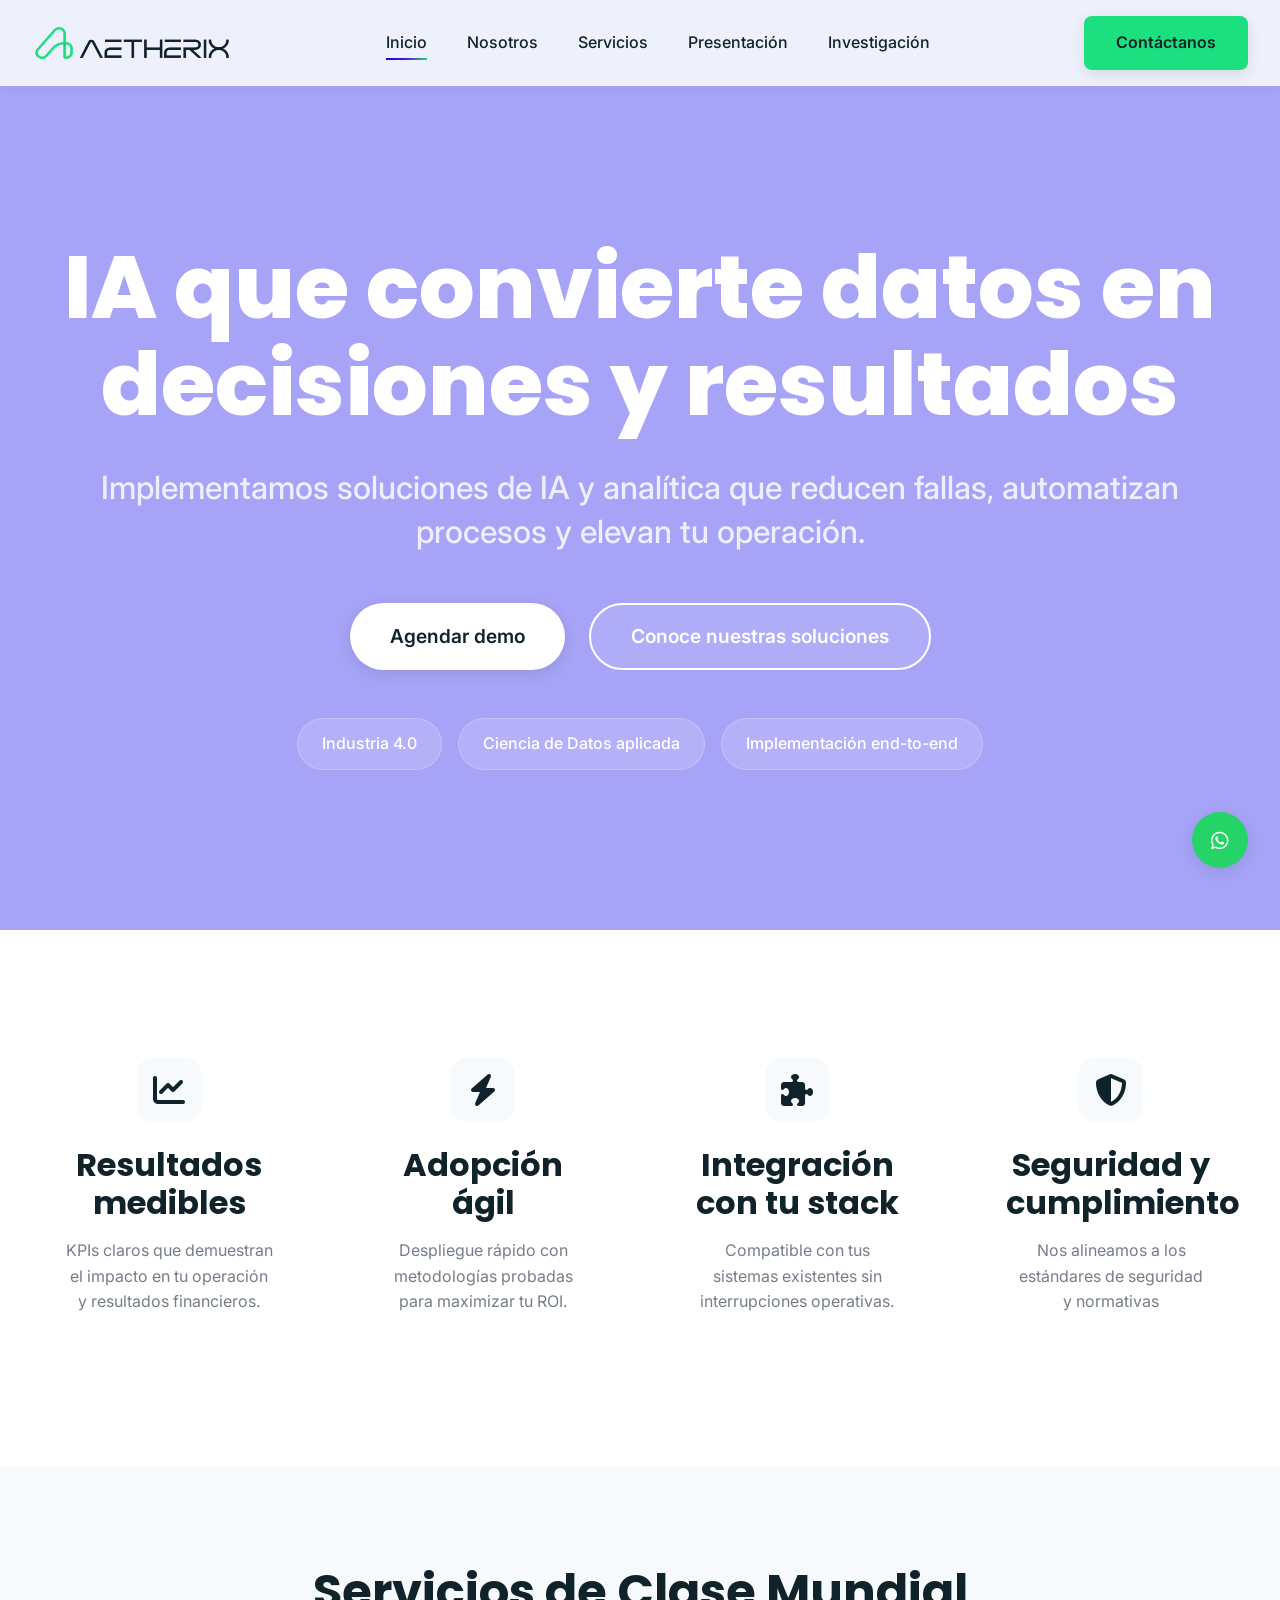
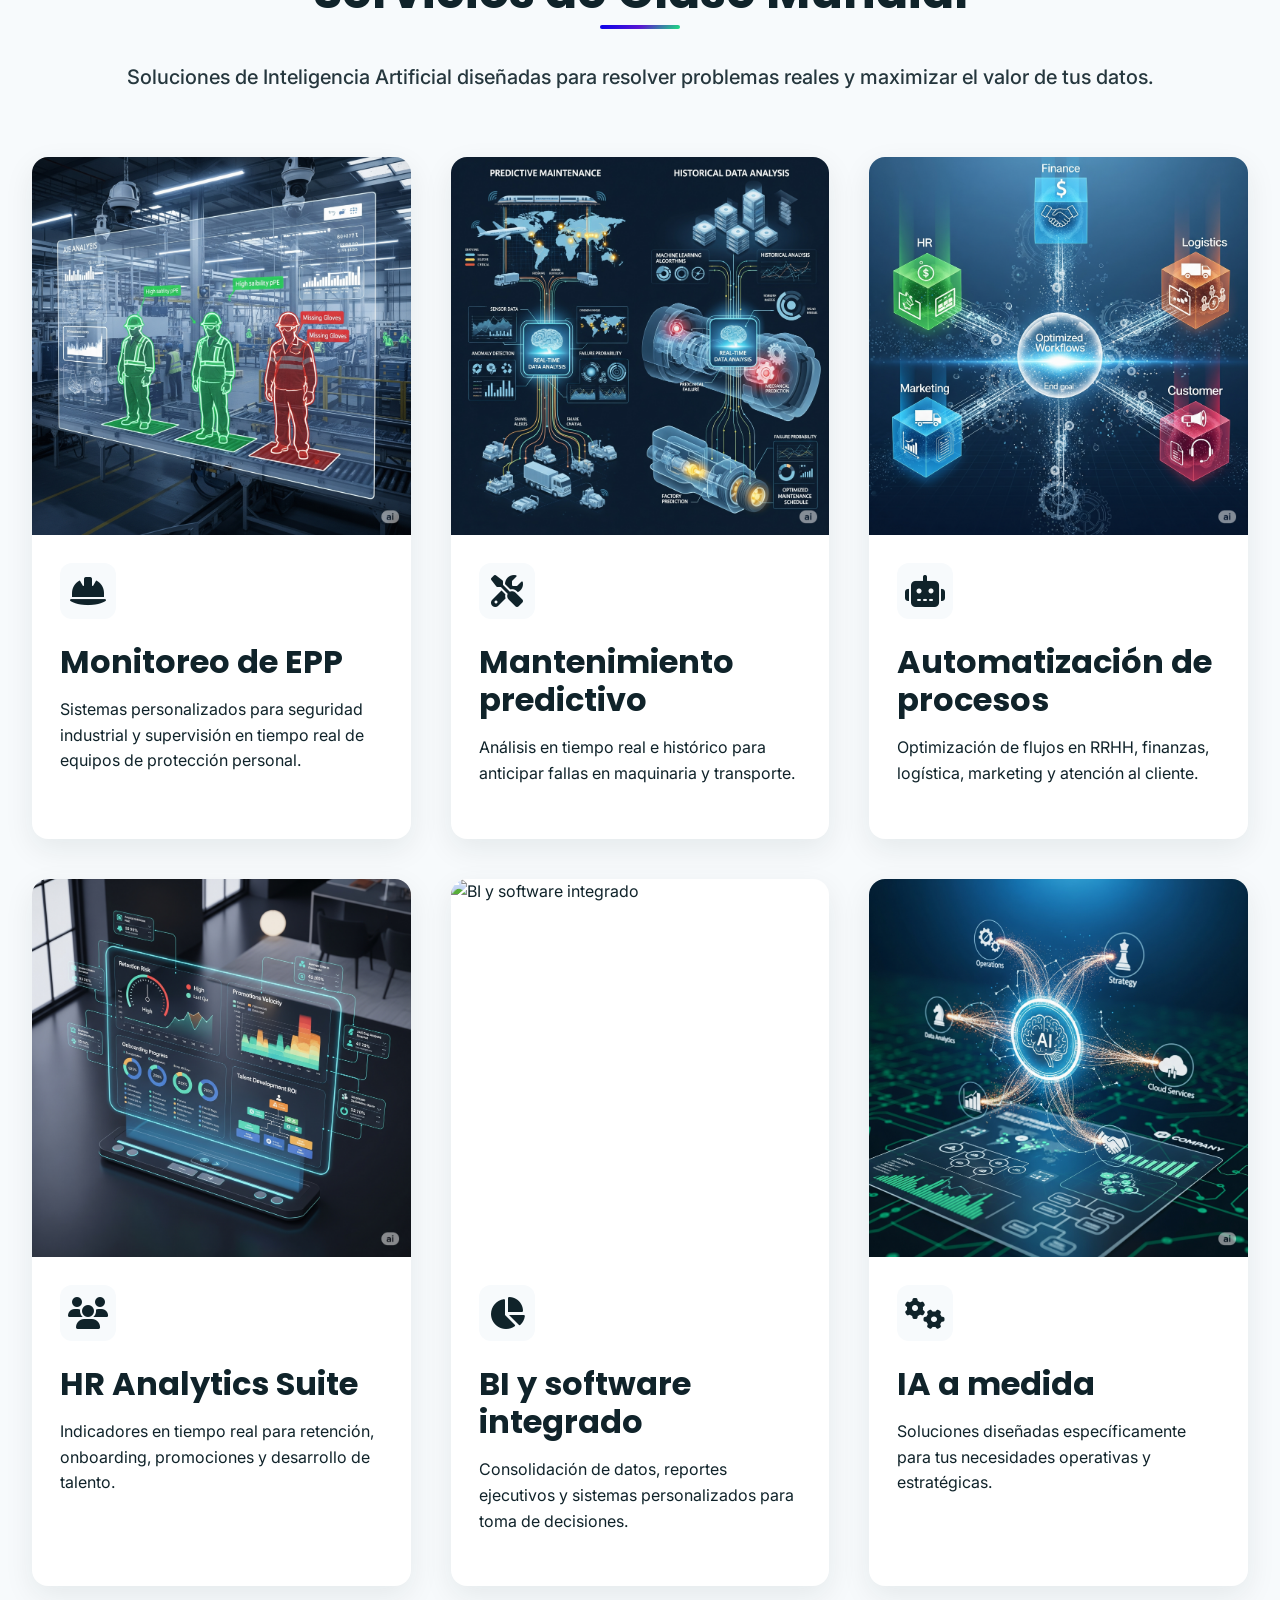
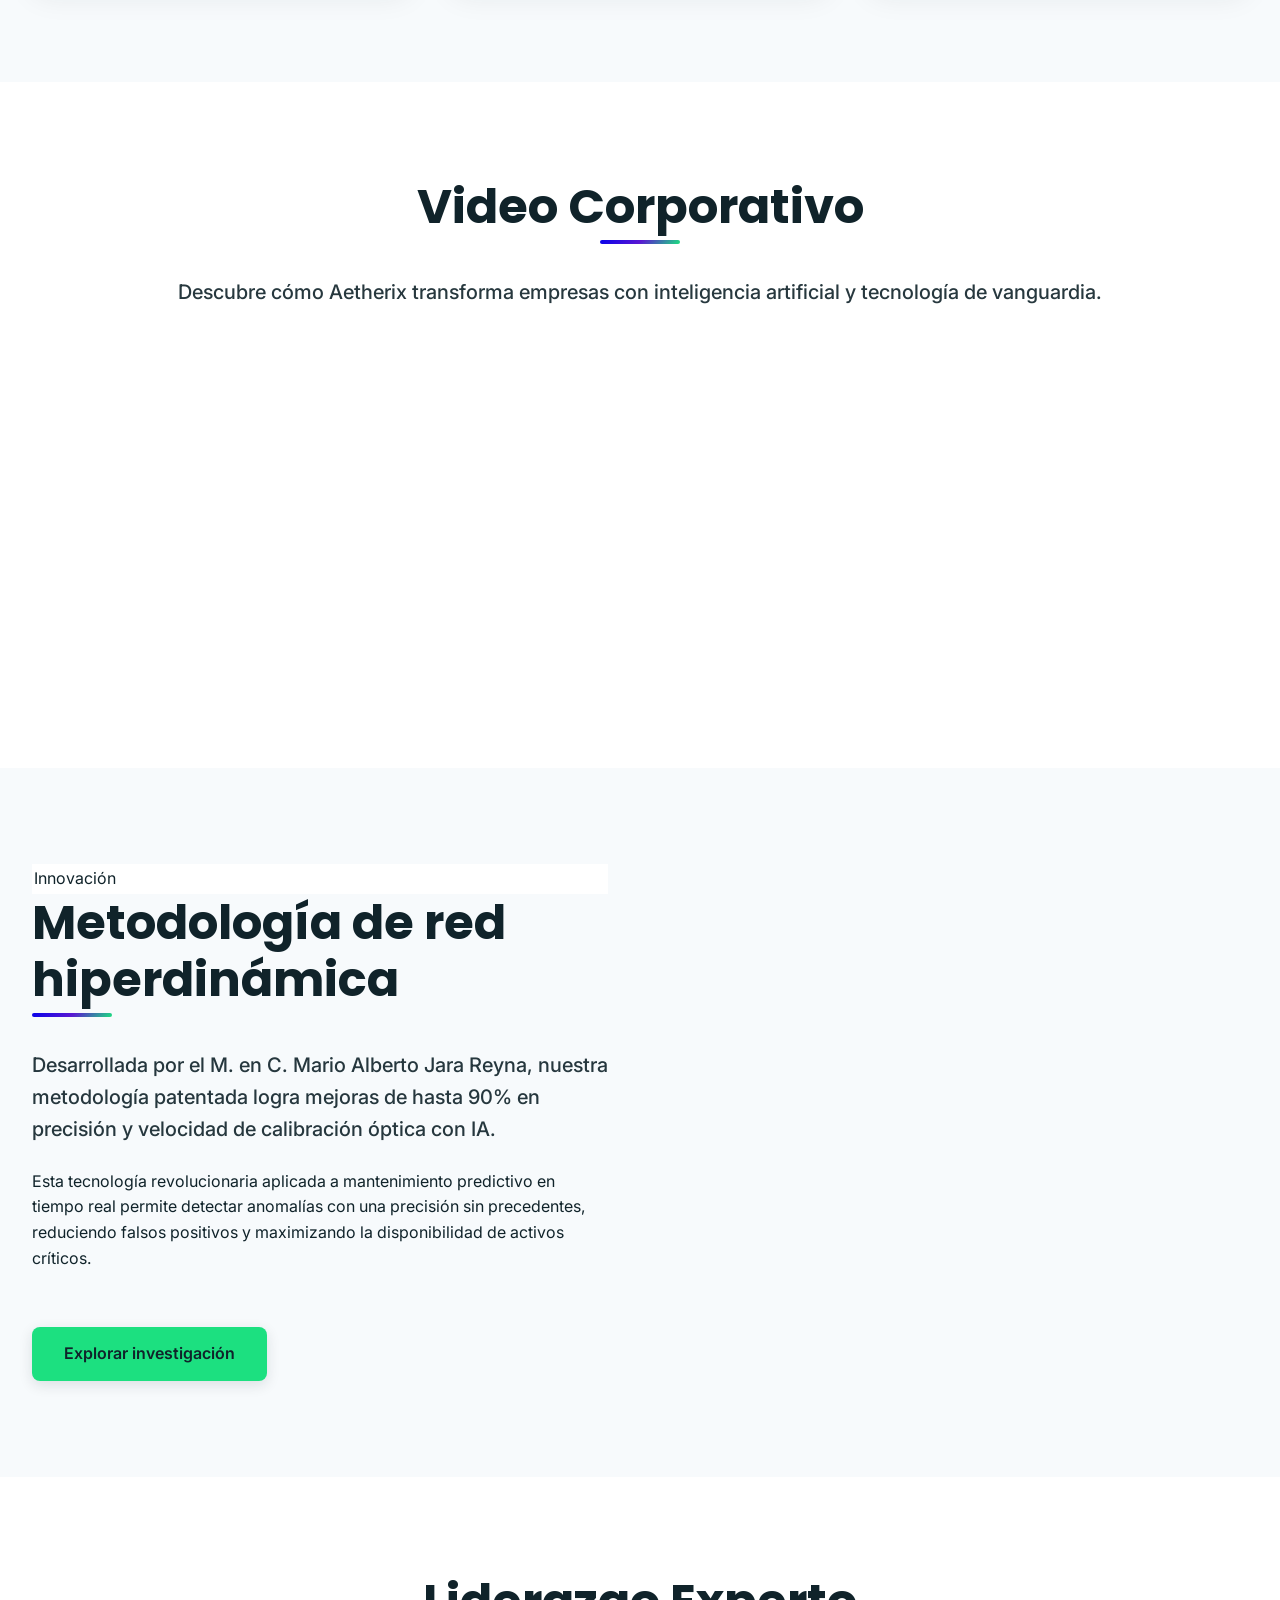
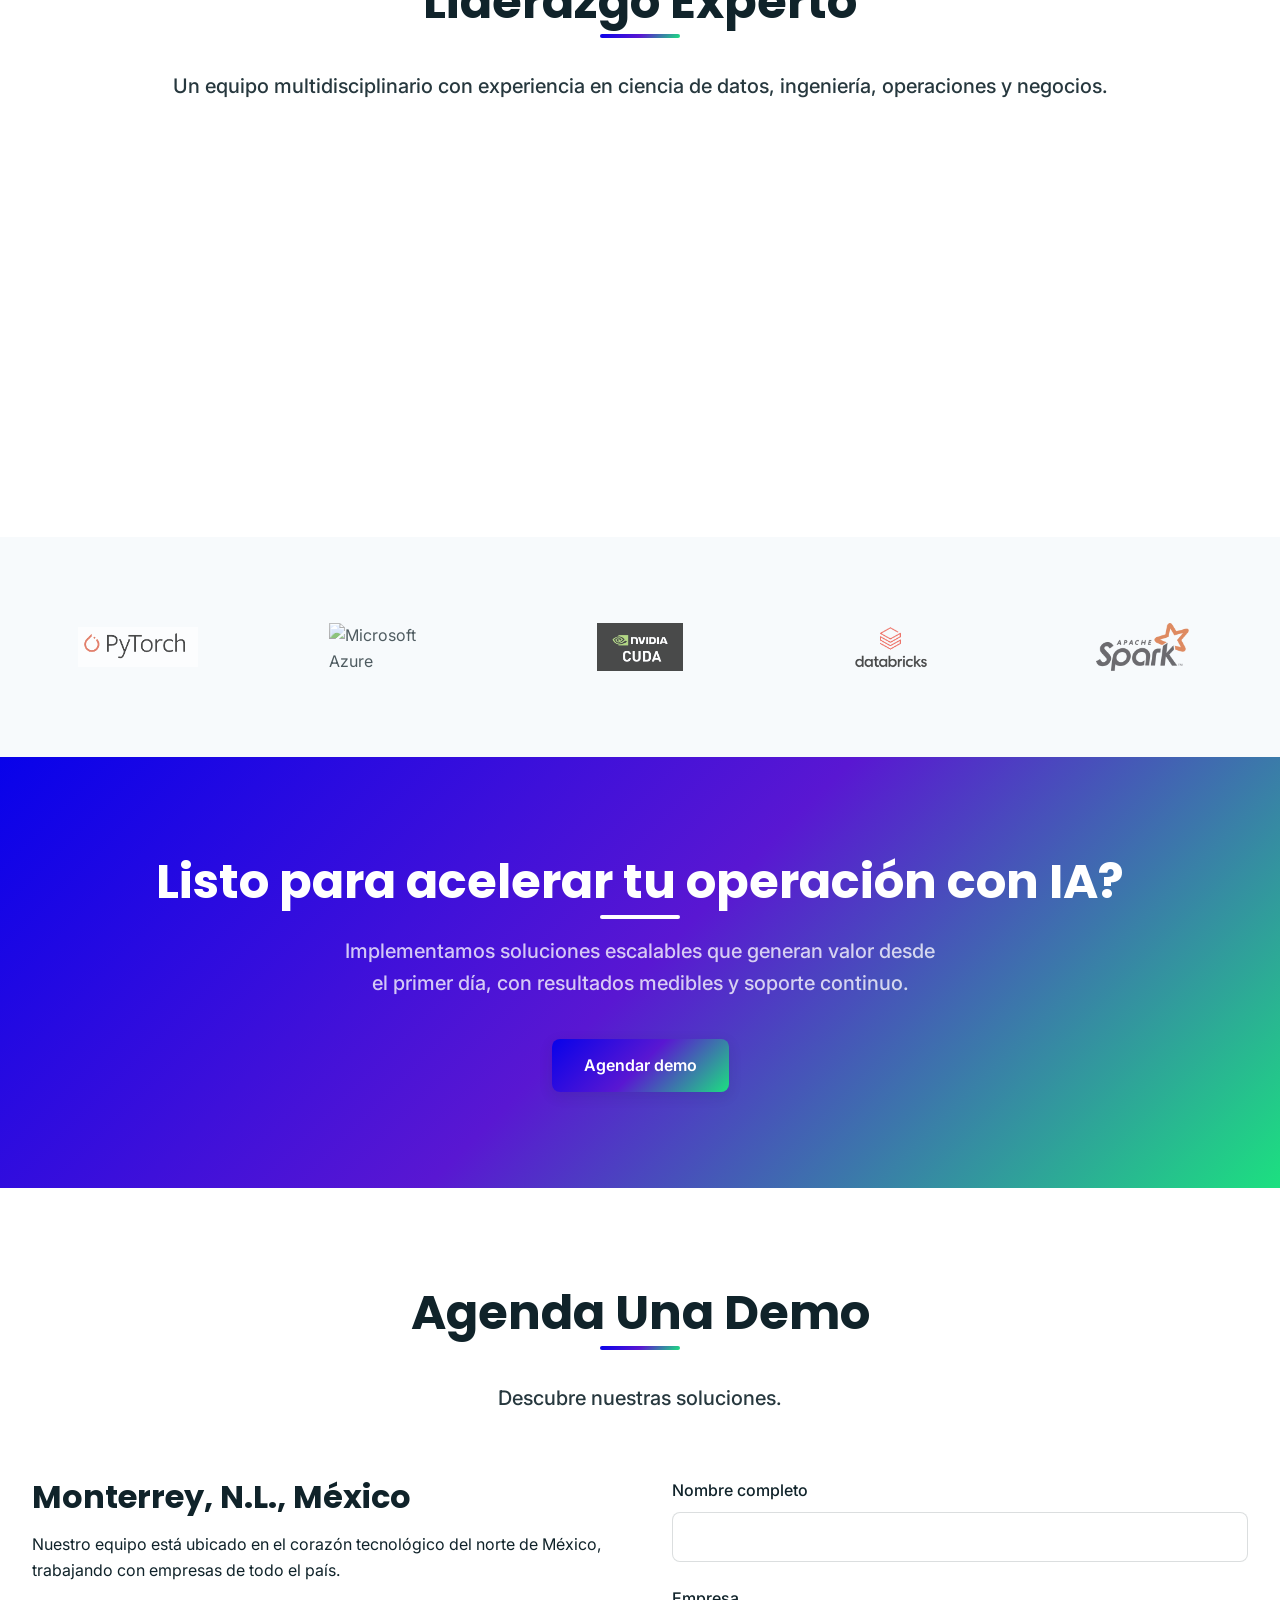
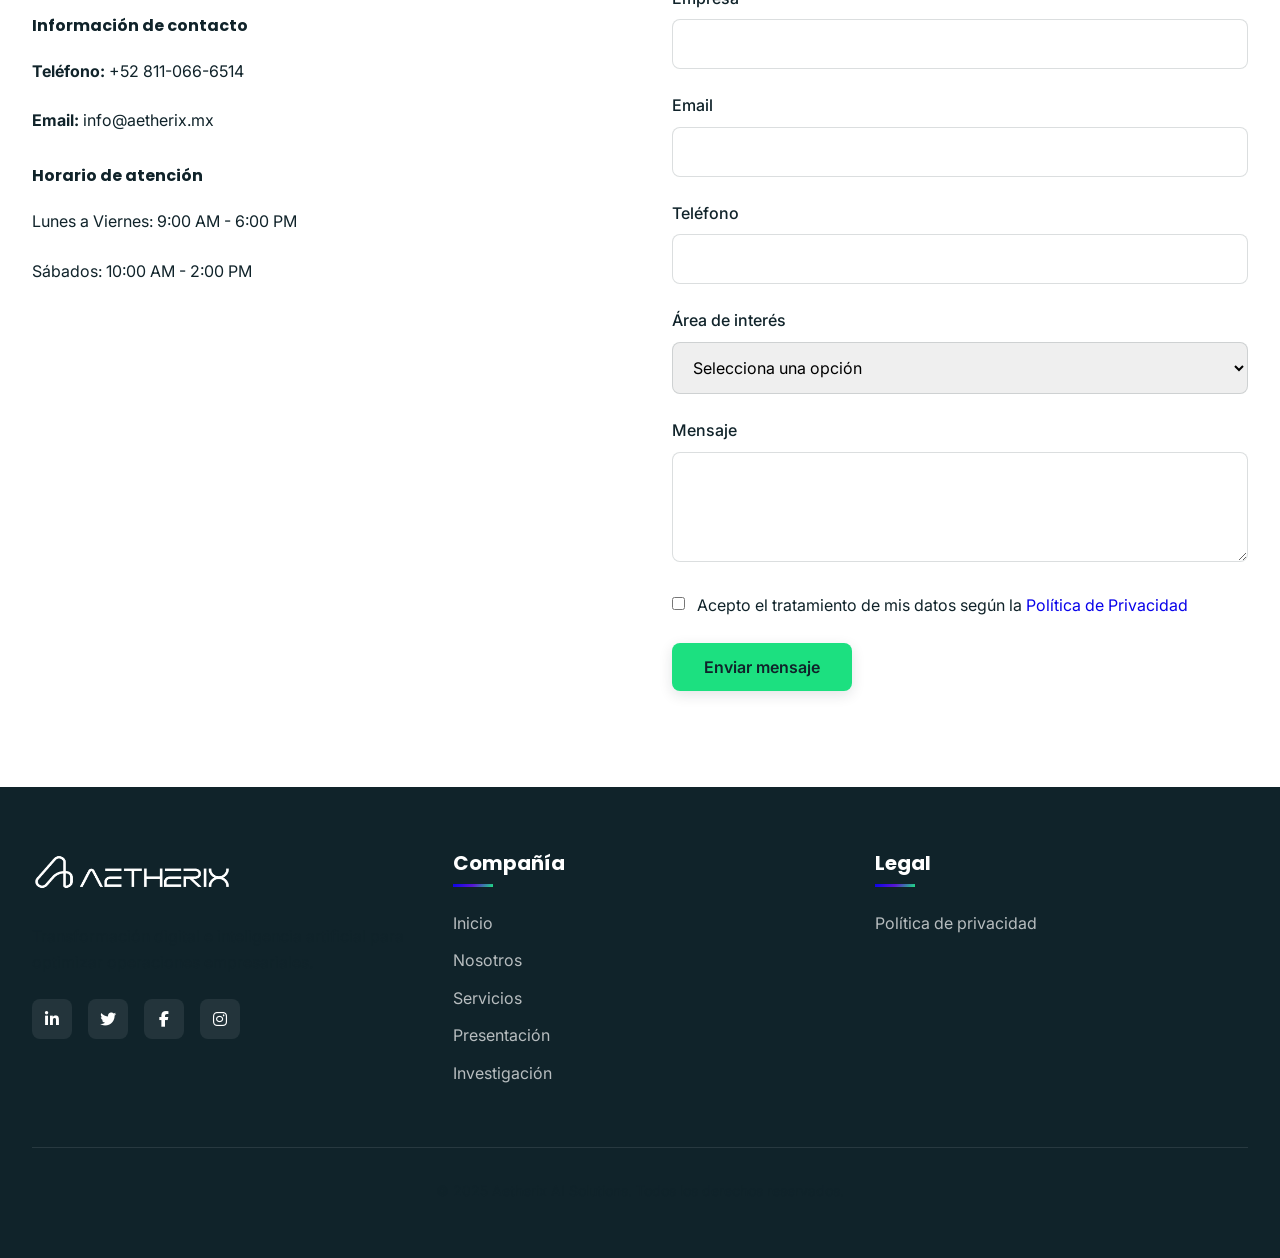
==== index.html @ 802638de "cambios minimos y actualizacion campos lydia y mariov" ====
<!DOCTYPE html>
<html lang="es-MX">
  <head>
    <meta charset="UTF-8" />
    <meta name="viewport" content="width=device-width, initial-scale=1.0" />
    <meta
      name="description"
      content="Aetherix AI Solutions: Transformación digital e inteligencia artificial para optimizar operaciones empresariales en México."
    />
    <title>Aetherix AI Solutions | Inteligencia Artificial para Negocios</title>

    <!-- Open Graph / Facebook -->
    <meta property="og:type" content="website" />
    <meta property="og:url" content="https://www.aetherix.mx/" />
    <meta
      property="og:title"
      content="Aetherix AI Solutions | IA que Acelera Resultados"
    />
    <meta
      property="og:description"
      content="Soluciones de IA para monitoreo de EPP, mantenimiento predictivo y automatización de procesos."
    />
    <meta
      property="og:image"
      content="https://www.aetherix.mx/img/og-image.jpg"
    />

    <!-- Twitter -->
    <meta property="twitter:card" content="summary_large_image" />
    <meta property="twitter:url" content="https://www.aetherix.mx/" />
    <meta
      property="twitter:title"
      content="Aetherix AI Solutions | IA que Acelera Resultados"
    />
    <meta
      property="twitter:description"
      content="Soluciones de IA para monitoreo de EPP, mantenimiento predictivo y automatización de procesos."
    />
    <meta
      property="twitter:image"
      content="https://www.aetherix.mx/img/og-image.jpg"
    />

    <!-- Schema.org -->
    <script type="application/ld+json">
      {
        "@context": "https://schema.org",
        "@type": "Organization",
        "name": "Aetherix AI Solutions",
        "url": "https://www.aetherix.mx/",
        "logo": "https://www.aetherix.mx/img/logo.svg",
        "contactPoint": {
          "@type": "ContactPoint",
          "telephone": "+52-811-066-6514",
          "contactType": "Servicio al cliente",
          "email": "info@aetherix.mx"
        },
        "address": {
          "@type": "PostalAddress",
          "streetAddress": "",
          "addressLocality": "Monterrey",
          "addressRegion": "Nuevo León",
          "postalCode": "",
          "addressCountry": "MX"
        }
      }
    </script>

    <!-- Google Fonts -->
    <link rel="preconnect" href="https://fonts.googleapis.com" />
    <link rel="preconnect" href="https://fonts.gstatic.com" crossorigin />
    <link
      href="https://fonts.googleapis.com/css2?family=Poppins:wght@600;700;800&family=Inter:wght@400;500;600&display=swap"
      rel="stylesheet"
    />

    <!-- Font Awesome -->
    <link
      rel="stylesheet"
      href="https://cdnjs.cloudflare.com/ajax/libs/font-awesome/6.4.0/css/all.min.css"
    />

    <!-- Favicon -->
    <link
      rel="icon"
      type="image/png"
      href="images/01_Aetherix_Simoblo-Verde.png"
    />

    <style>
      /* Variables CSS */
      :root {
        /* Paleta de marca */
        --brand-ink: #10232a;
        --brand-mint: #1ce080;
        --brand-blue: #0802ea;
        --brand-purple: #5917d2;
        --brand-slate: #767d89;
        --bg: #ffffff;
        --bg-soft: #f7fafc;

        /* Gradiente firma */
        --gradient-brand: linear-gradient(
          135deg,
          #0802ea 0%,
          #5917d2 50%,
          #1ce080 100%
        );
        --gradient-hero: linear-gradient(135deg, #0802ea 0%, #5917d2 100%);

        /* Tipografía */
        --font-heading: "Poppins", sans-serif;
        --font-body: "Inter", sans-serif;

        /* Sombras */
        --shadow-card: 0 10px 30px rgba(16, 35, 42, 0.08);
        --shadow-button: 0 4px 14px rgba(16, 35, 42, 0.12);
        --shadow-button-hover: 0 6px 20px rgba(16, 35, 42, 0.15);

        /* Transiciones */
        --transition-base: all 250ms cubic-bezier(0.2, 0.8, 0.2, 1);
        --transition-medium: all 320ms cubic-bezier(0.2, 0.8, 0.2, 1);
        --transition-fast: all 150ms cubic-bezier(0.2, 0.8, 0.2, 1);
        --transition-hover: transform 200ms cubic-bezier(0.2, 0.8, 0.2, 1),
          box-shadow 200ms cubic-bezier(0.2, 0.8, 0.2, 1);
      }

      /* Reset y estilos base */
      * {
        margin: 0;
        padding: 0;
        box-sizing: border-box;
      }

      body {
        font-family: var(--font-body);
        color: var(--brand-ink);
        background-color: var(--bg);
        line-height: 1.6;
        overflow-x: hidden;
      }

      h1,
      h2,
      h3,
      h4,
      h5 {
        font-family: var(--font-heading);
        font-weight: 700;
        line-height: 1.2;
        margin-bottom: 1.5rem;
      }

      h1 {
        font-size: clamp(2.5rem, 5vw, 3.75rem);
        font-weight: 800;
      }

      h2 {
        font-size: clamp(2rem, 4vw, 3rem);
        margin-bottom: 2.5rem;
        position: relative;
      }

      h2:after {
        content: "";
        position: absolute;
        left: 0;
        bottom: -8px;
        width: 80px;
        height: 4px;
        background: var(--gradient-brand);
        border-radius: 2px;
      }

      h3 {
        font-size: clamp(1.5rem, 3vw, 2rem);
        margin-bottom: 1rem;
      }

      p {
        margin-bottom: 1.5rem;
        color: var(--brand-ink);
        font-weight: 400;
      }

      .text-lead {
        font-size: 1.25rem;
        font-weight: 500;
        opacity: 0.9;
      }

      .text-secondary {
        color: var(--brand-slate);
        font-weight: 400;
      }

      a {
        color: var(--brand-blue);
        text-decoration: none;
        transition: var(--transition-base);
      }

      a:hover {
        color: var(--brand-purple);
      }

      .container {
        width: 100%;
        max-width: 1280px;
        margin: 0 auto;
        padding: 0 2rem;
      }

      .section {
        padding: 6rem 0;
      }

      .section-header {
        text-align: center;
        margin-bottom: 4rem;
      }

      .section-header h2:after {
        left: 50%;
        transform: translateX(-50%);
      }

      .btn {
        display: inline-flex;
        align-items: center;
        justify-content: center;
        padding: 0.875rem 2rem;
        border-radius: 8px;
        font-family: var(--font-body);
        font-weight: 600;
        font-size: 1rem;
        cursor: pointer;
        transition: var(--transition-base);
        border: none;
        outline: none;
      }

      .btn-primary {
        background: var(--brand-mint);
        color: var(--brand-ink);
        box-shadow: var(--shadow-button);
      }

      .btn-primary:hover {
        background: #16c973;
        transform: translateY(-2px);
        box-shadow: var(--shadow-button-hover);
      }

      .btn-primary:focus {
        outline: 2px solid var(--brand-blue);
        outline-offset: 2px;
      }

      .btn-secondary {
        background: transparent;
        color: var(--brand-ink);
        border: 2px solid var(--brand-ink);
      }

      .btn-secondary:hover {
        background: rgba(16, 35, 42, 0.04);
        transform: translateY(-2px);
      }

      .btn-white {
        background: white;
        color: var(--brand-ink);
        box-shadow: var(--shadow-button);
      }

      .btn-white:hover {
        background: rgba(255, 255, 255, 0.9);
        transform: translateY(-2px);
        box-shadow: var(--shadow-button-hover);
      }

      .btn-gradient {
        background: var(--gradient-brand);
        color: white;
        box-shadow: var(--shadow-button);
        position: relative;
        overflow: hidden;
        z-index: 1;
      }

      .btn-gradient:before {
        content: "";
        position: absolute;
        top: 0;
        left: 0;
        width: 100%;
        height: 100%;
        background: rgba(255, 255, 255, 0.15);
        opacity: 0;
        transition: var(--transition-base);
        z-index: -1;
      }

      .btn-gradient:hover:before {
        opacity: 1;
      }

      .chip {
        display: inline-flex;
        padding: 0.375rem 0.875rem;
        border-radius: 50px;
        font-size: 0.875rem;
        font-weight: 500;
        background: var(--bg-soft);
        border: 1px solid rgba(16, 35, 42, 0.1);
      }

      .chip-gradient {
        border: 2px solid transparent;
        background-clip: padding-box;
        position: relative;
        background: var(--bg);
      }

      .chip-gradient:before {
        content: "";
        position: absolute;
        top: -2px;
        left: -2px;
        right: -2px;
        bottom: -2px;
        background: var(--gradient-brand);
        border-radius: 50px;
        z-index: -1;
      }

      .card {
        background: var(--bg);
        border-radius: 16px;
        overflow: hidden;
        transition: var(--transition-base);
        box-shadow: var(--shadow-card);
        height: 100%;
        display: flex;
        flex-direction: column;
      }

      .card:hover {
        transform: translateY(-8px);
        box-shadow: 0 20px 40px rgba(16, 35, 42, 0.12);
      }

      .card-img {
        width: 100%;
        height: 378px;
        object-fit: cover;
      }

      .card-content {
        padding: 1.75rem;
        flex: 1;
        display: flex;
        flex-direction: column;
      }

      .card-icon {
        width: 56px;
        height: 56px;
        margin-bottom: 1.5rem;
        display: flex;
        align-items: center;
        justify-content: center;
        background: var(--bg-soft);
        border-radius: 12px;
        transition: var(--transition-base);
      }

      .card:hover .card-icon {
        transform: translateY(-6px);
      }

      /* Animaciones */
      @keyframes fadeUp {
        from {
          opacity: 0;
          transform: translateY(20px);
        }
        to {
          opacity: 1;
          transform: translateY(0);
        }
      }

      .fade-up {
        animation: fadeUp 700ms cubic-bezier(0.2, 0.8, 0.2, 1) forwards;
      }

      .fade-in {
        opacity: 0;
        transition: opacity 500ms ease,
          transform 500ms cubic-bezier(0.2, 0.8, 0.2, 1);
      }

      .fade-in.appear {
        opacity: 1;
      }

      /* Navbar */
      .navbar {
        position: fixed;
        top: 0;
        left: 0;
        width: 100%;
        z-index: 1000;
        background: rgba(247, 250, 252, 0.9);
        backdrop-filter: blur(10px);
        padding: 1rem 0;
        transition: var(--transition-base);
        box-shadow: 0 2px 10px rgba(16, 35, 42, 0.05);
      }

      .navbar.scrolled {
        padding: 0.75rem 0;
      }

      .navbar-container {
        display: flex;
        justify-content: space-between;
        align-items: center;
      }

      .navbar-logo {
        height: 42px;
      }

      .nav-links {
        display: flex;
        gap: 2.5rem;
        align-items: center;
      }

      .nav-links a {
        color: var(--brand-ink);
        font-weight: 500;
        font-size: 1rem;
        position: relative;
      }

      .nav-links a:after {
        content: "";
        position: absolute;
        bottom: -4px;
        left: 0;
        width: 0;
        height: 2px;
        background: var(--gradient-brand);
        transition: var(--transition-base);
      }

      .nav-links a:hover:after,
      .nav-links a.active:after {
        width: 100%;
      }

      .nav-cta {
        display: flex;
        gap: 1rem;
        align-items: center;
      }

      .mobile-menu-btn {
        display: none;
        background: none;
        border: none;
        cursor: pointer;
        color: var(--brand-ink);
      }

      /* Hero Section */
      .hero {
        padding: 15rem 0 10rem;
        position: relative;
        overflow: hidden;
        color: white;
        min-height: 100vh;
        display: flex;
        align-items: center;
      }

      /* Video Background */
      .hero-video {
        position: absolute;
        top: 0;
        left: 0;
        width: 100%;
        height: 100%;
        object-fit: cover;
        z-index: 1;
      }

      /* Overlay para mejorar legibilidad */
      .hero-overlay {
        position: absolute;
        top: 0;
        left: 0;
        width: 100%;
        height: 100%;
        background: rgba(10, 2, 234, 0.712); /* Overlay azul semitransparente */
        opacity: 0.5;
        z-index: 2;
      }

      .hero-content {
        display: flex;
        align-items: center;
        justify-content: center;
        gap: 4rem;
        position: relative;
        z-index: 3;
      }

      .hero-text {
        flex: 1;
        text-align: center;
        max-width: 1500px;
        animation: fadeUp 800ms 100ms cubic-bezier(0.2, 0.8, 0.2, 1) forwards;
        opacity: 0;
      }

      .hero-text h1 {
        font-size: clamp(3.5rem, 7vw, 5.5rem);
        font-weight: 800;
        line-height: 1.1;
        margin-bottom: 2rem;
        color: white;
      }

      .hero-text .text-lead {
        font-size: clamp(1.4rem, 3vw, 2rem);
        font-weight: 500;
        line-height: 1.4;
        margin-bottom: 3rem;
        color: rgba(255, 255, 255, 0.9);
      }

      .hero-cta {
        display: flex;
        gap: 1.5rem;
        margin-top: 3rem;
        justify-content: center;
        flex-wrap: wrap;
      }

      .hero-cta .btn {
        font-size: 1.2rem;
        padding: 1rem 2.5rem;
        font-weight: 600;
        border-radius: 50px;
        min-width: 200px;
      }

      .hero-badges {
        display: flex;
        flex-wrap: wrap;
        gap: 1rem;
        margin-top: 3rem;
        justify-content: center;
      }

      .hero-badges .chip {
        background: rgba(255, 255, 255, 0.15);
        color: white;
        border: 1px solid rgba(255, 255, 255, 0.2);
        font-size: 1rem;
        padding: 0.75rem 1.5rem;
      }

      /* Value Propositions */
      .value-props {
        background: var(--bg);
      }

      .props-grid {
        display: grid;
        grid-template-columns: repeat(auto-fit, minmax(250px, 1fr));
        gap: 2.5rem;
      }

      .prop-card {
        text-align: center;
        padding: 2rem;
        border-radius: 16px;
        transition: var(--transition-base);
      }

      .prop-card:hover {
        background: var(--bg-soft);
      }

      .prop-icon {
        width: 64px;
        height: 64px;
        margin: 0 auto 1.5rem;
        display: flex;
        align-items: center;
        justify-content: center;
        background: var(--bg-soft);
        border-radius: 16px;
      }

      /* Services */
      .services {
        background: var(--bg-soft);
      }

      .services-grid {
        display: grid;
        grid-template-columns: repeat(auto-fit, minmax(320px, 1fr));
        gap: 2.5rem;
      }

      /* Success Cases */
      .cases-grid {
        display: grid;
        grid-template-columns: repeat(auto-fit, minmax(320px, 1fr));
        gap: 2.5rem;
      }

      .case-kpi {
        font-size: 2rem;
        font-weight: 800;
        color: var(--brand-mint);
        margin: 1rem 0;
      }

      /* Research */
      .research {
        background: var(--bg-soft);
      }

      .research-content {
        display: flex;
        align-items: center;
        gap: 4rem;
      }

      .research-text {
        flex: 1;
      }

      .research-image {
        flex: 1;
      }

      .research-image img {
        width: 100%;
        border-radius: 16px;
        box-shadow: var(--shadow-card);
      }

      /* Team */
      .team-grid {
        display: grid;
        grid-template-columns: repeat(auto-fit, minmax(260px, 1fr));
        gap: 2.5rem;
      }

      .team-member {
        text-align: center;
      }

      .team-photo {
        width: 160px;
        height: 160px;
        border-radius: 50%;
        margin: 0 auto 1.5rem;
        overflow: hidden;
        border: 4px solid var(--bg);
        box-shadow: var(--shadow-card);
      }

      .team-photo img {
        width: 100%;
        height: 100%;
        object-fit: cover;
        transition: transform 200ms cubic-bezier(0.2, 0.8, 0.2, 1);
      }

      /* Enhanced Team Interactivity */
      .clickable-leader {
        cursor: pointer;
        transition: var(--transition-hover);
        position: relative;
        overflow: visible;
        will-change: transform;
      }

      .clickable-leader:hover {
        transform: translateY(-8px);
        box-shadow: 0 15px 40px rgba(16, 35, 42, 0.15);
      }

      .team-photo {
        position: relative;
        overflow: hidden;
        transform: translateZ(0); /* Force hardware acceleration */
        will-change: transform;
      }

      .hover-overlay {
        position: absolute;
        top: 0;
        left: 0;
        right: 0;
        bottom: 0;
        background: linear-gradient(
          135deg,
          rgba(8, 2, 234, 0.9) 0%,
          rgba(89, 23, 210, 0.9) 100%
        );
        display: flex;
        flex-direction: column;
        align-items: center;
        justify-content: center;
        opacity: 0;
        transition: opacity 150ms cubic-bezier(0.2, 0.8, 0.2, 1);
        color: white;
        font-weight: 600;
        border-radius: 50%;
        will-change: opacity;
      }

      .hover-overlay i {
        font-size: 1.5rem;
        margin-bottom: 0.5rem;
      }

      .hover-overlay span {
        font-size: 0.875rem;
        text-transform: uppercase;
        letter-spacing: 0.5px;
      }

      .clickable-leader:hover .hover-overlay {
        opacity: 1;
      }

      .clickable-leader:hover .team-photo img {
        transform: scale(1.1);
      }

      /* Premium Modal */
      .leader-modal {
        position: fixed;
        top: 0;
        left: 0;
        width: 100%;
        height: 100%;
        z-index: 9999;
        display: none;
        opacity: 0;
        visibility: hidden;
        transition: all 0.4s cubic-bezier(0.23, 1, 0.32, 1);
      }

      .leader-modal.active {
        display: flex;
        opacity: 1;
        visibility: visible;
      }

      .modal-backdrop {
        position: absolute;
        top: 0;
        left: 0;
        width: 100%;
        height: 100%;
        background: rgba(16, 35, 42, 0.8);
        backdrop-filter: blur(10px);
        animation: backdropFadeIn 0.4s ease-out;
      }

      .modal-content {
        position: relative;
        margin: auto;
        max-width: 800px;
        width: 90%;
        max-height: 90vh;
        background: white;
        border-radius: 24px;
        overflow: hidden;
        box-shadow: 0 25px 100px rgba(16, 35, 42, 0.3);
        animation: modalSlideIn 0.5s cubic-bezier(0.23, 1, 0.32, 1);
        position: relative;
      }

      .modal-close {
        position: absolute;
        top: 1.5rem;
        right: 1.5rem;
        width: 40px;
        height: 40px;
        background: rgba(255, 255, 255, 0.9);
        border: none;
        border-radius: 50%;
        display: flex;
        align-items: center;
        justify-content: center;
        cursor: pointer;
        transition: var(--transition-base);
        z-index: 10;
        backdrop-filter: blur(10px);
      }

      .modal-close:hover {
        background: white;
        transform: scale(1.1);
      }

      .modal-close i {
        font-size: 1.2rem;
        color: var(--brand-ink);
      }

      /* Modal Body Styles */
      .modal-body {
        padding: 3rem;
        overflow-y: auto;
        max-height: 90vh;
      }

      .modal-header {
        text-align: center;
        margin-bottom: 2.5rem;
        position: relative;
      }

      .modal-header::before {
        content: "";
        position: absolute;
        top: -3rem;
        left: 0;
        right: 0;
        height: 6px;
        background: var(--gradient-brand);
      }

      .modal-avatar {
        width: 120px;
        height: 120px;
        border-radius: 50%;
        margin: 0 auto 1.5rem;
        overflow: hidden;
        border: 4px solid white;
        box-shadow: 0 10px 30px rgba(16, 35, 42, 0.2);
      }

      .modal-avatar img {
        width: 100%;
        height: 100%;
        object-fit: cover;
      }

      .modal-name {
        font-size: 2.2rem;
        font-weight: 700;
        background: var(--gradient-brand);
        -webkit-background-clip: text;
        -webkit-text-fill-color: transparent;
        background-clip: text;
        margin-bottom: 0.5rem;
      }

      .modal-title {
        font-size: 1.2rem;
        color: var(--brand-slate);
        font-weight: 500;
        margin-bottom: 1rem;
      }

      .modal-subtitle {
        font-size: 1.1rem;
        color: var(--brand-slate);
        font-style: italic;
        margin-bottom: 2rem;
      }

      .modal-description {
        font-size: 1.1rem;
        line-height: 1.7;
        color: var(--brand-ink);
        margin-bottom: 2.5rem;
        text-align: justify;
      }

      .expertise-section {
        margin-bottom: 2.5rem;
      }

      .expertise-section h4 {
        font-size: 1.3rem;
        font-weight: 600;
        margin-bottom: 1.5rem;
        color: var(--brand-ink);
      }

      .expertise-grid {
        display: grid;
        grid-template-columns: repeat(auto-fit, minmax(200px, 1fr));
        gap: 1rem;
      }

      .expertise-item {
        display: flex;
        align-items: center;
        padding: 1rem;
        background: rgba(28, 224, 128, 0.08);
        border-radius: 12px;
        border-left: 3px solid var(--brand-mint);
        transition: var(--transition-base);
      }

      .expertise-item:hover {
        background: rgba(28, 224, 128, 0.12);
        transform: translateX(5px);
      }

      .expertise-item i {
        color: var(--brand-blue);
        margin-right: 0.75rem;
        font-size: 1.2rem;
      }

      .expertise-item span {
        font-weight: 500;
        color: var(--brand-ink);
      }

      .achievements-section {
        background: linear-gradient(
          135deg,
          rgba(8, 2, 234, 0.04) 0%,
          rgba(28, 224, 128, 0.04) 100%
        );
        padding: 2rem;
        border-radius: 16px;
        margin-bottom: 2rem;
        border-left: 4px solid var(--brand-blue);
      }

      .achievements-section h4 {
        font-size: 1.3rem;
        font-weight: 600;
        margin-bottom: 1.5rem;
        color: var(--brand-ink);
      }

      .achievements-list {
        list-style: none;
        padding: 0;
        margin: 0;
      }

      .achievements-list li {
        padding: 0.75rem 0;
        position: relative;
        padding-left: 2rem;
        color: var(--brand-ink);
        line-height: 1.6;
        border-bottom: 1px solid rgba(28, 224, 128, 0.1);
      }

      .achievements-list li:last-child {
        border-bottom: none;
      }

      .achievements-list li::before {
        content: "✓";
        position: absolute;
        left: 0;
        top: 0.75rem;
        color: var(--brand-mint);
        font-weight: bold;
        font-size: 1.1rem;
      }

      .modal-linkedin {
        text-align: center;
        padding-top: 2rem;
        border-top: 1px solid rgba(28, 224, 128, 0.1);
      }

      .linkedin-btn {
        display: inline-flex;
        align-items: center;
        padding: 1rem 2rem;
        background: linear-gradient(
          135deg,
          var(--brand-blue) 0%,
          var(--brand-purple) 100%
        );
        color: white;
        text-decoration: none;
        border-radius: 50px;
        font-weight: 600;
        transition: var(--transition-base);
        box-shadow: var(--shadow-button);
        font-size: 1.1rem;
      }

      .linkedin-btn:hover {
        transform: translateY(-2px);
        box-shadow: var(--shadow-button-hover);
        color: white;
      }

      .linkedin-btn i {
        margin-right: 0.75rem;
        font-size: 1.2rem;
      }

      /* Animations */
      @keyframes backdropFadeIn {
        from {
          opacity: 0;
        }
        to {
          opacity: 1;
        }
      }

      @keyframes modalSlideIn {
        from {
          opacity: 0;
          transform: scale(0.8) translateY(50px);
        }
        to {
          opacity: 1;
          transform: scale(1) translateY(0);
        }
      }

      .team-social {
        margin-top: 1rem;
        display: flex;
        justify-content: center;
      }

      /* Integrations */
      .integrations {
        background: var(--bg-soft);
        padding: 4rem 0;
      }

      .logos-grid {
        display: grid;
        grid-template-columns: repeat(auto-fit, minmax(120px, 1fr));
        gap: 2rem 2.5rem;
        justify-items: center;
        align-items: center;
        opacity: 0.7;
        padding: 1rem 0;
      }

      .logo-item {
        display: flex;
        align-items: center;
        justify-content: center;
        height: 60px;
        max-width: 160px;
        width: 100%;
        padding: 0.5rem 1rem;
        background: none;
      }

      .logo-item img {
        max-height: 48px;
        max-width: 120px;
        width: auto;
        height: auto;
        object-fit: contain;
        filter: grayscale(0.2) contrast(1.1);
        transition: filter 0.2s;
      }
      .logo-item img:hover {
        filter: grayscale(0) contrast(1.2)
          drop-shadow(0 2px 8px rgba(8, 2, 234, 0.08));
      }

      /* CTA Section */
      .cta-section {
        background: var(--gradient-brand);
        color: white;
        padding: 6rem 0;
        text-align: center;
      }

      .cta-section h2 {
        color: white;
        margin-bottom: 1.5rem;
      }

      .cta-section h2:after {
        background: white;
        left: 50%;
        transform: translateX(-50%);
      }

      .cta-section p {
        color: rgba(255, 255, 255, 0.85);
        max-width: 600px;
        margin: 0 auto 2.5rem;
      }

      /* Contact */
      .contact-container {
        display: flex;
        gap: 4rem;
      }

      .contact-info {
        flex: 1;
      }

      .contact-form {
        flex: 1;
      }

      .form-group {
        margin-bottom: 1.5rem;
      }

      .form-label {
        display: block;
        margin-bottom: 0.5rem;
        font-weight: 500;
      }

      .form-control {
        width: 100%;
        padding: 0.875rem 1rem;
        border: 1px solid rgba(16, 35, 42, 0.15);
        border-radius: 8px;
        font-family: var(--font-body);
        font-size: 1rem;
        transition: var(--transition-base);
      }

      .form-control:focus {
        outline: none;
        border-color: var(--brand-blue);
        box-shadow: 0 0 0 3px rgba(8, 2, 234, 0.15);
      }

      .form-check {
        display: flex;
        align-items: flex-start;
        gap: 0.75rem;
        margin-bottom: 1.5rem;
      }

      .form-check input {
        margin-top: 0.25rem;
      }

      /* Footer */
      .footer {
        background: var(--brand-ink);
        color: white;
        padding: 4rem 0 2rem;
      }

      .footer-grid {
        display: grid;
        grid-template-columns: repeat(auto-fit, minmax(200px, 1fr));
        gap: 3rem;
        margin-bottom: 3rem;
      }

      .footer-logo {
        height: 42px;
        margin-bottom: 1.5rem;
      }

      .footer-heading {
        color: white;
        font-size: 1.25rem;
        margin-bottom: 1.5rem;
        position: relative;
        padding-bottom: 0.75rem;
      }

      .footer-heading:after {
        content: "";
        position: absolute;
        bottom: 0;
        left: 0;
        width: 40px;
        height: 3px;
        background: var(--gradient-brand);
      }

      .footer-links a {
        display: block;
        color: rgba(255, 255, 255, 0.7);
        margin-bottom: 0.75rem;
        transition: var(--transition-base);
      }

      .footer-links a:hover {
        color: var(--brand-mint);
      }

      .footer-bottom {
        border-top: 1px solid rgba(255, 255, 255, 0.1);
        padding-top: 2rem;
        text-align: center;
        color: rgba(255, 255, 255, 0.6);
        font-size: 0.875rem;
      }

      .social-links {
        display: flex;
        gap: 1rem;
        margin-top: 1rem;
      }

      .social-icon {
        width: 40px;
        height: 40px;
        display: flex;
        align-items: center;
        justify-content: center;
        background: rgba(255, 255, 255, 0.08);
        border-radius: 8px;
        transition: var(--transition-base);
        color: white;
      }

      .social-icon:hover {
        background: var(--brand-blue);
        transform: translateY(-2px);
        color: white;
      }

      /* Sticky CTA */
      .sticky-cta {
        position: fixed;
        bottom: 2rem;
        right: 2rem;
        z-index: 999;
        display: flex;
        gap: 1rem;
      }

      .whatsapp-btn {
        width: 56px;
        height: 56px;
        border-radius: 50%;
        background: #25d366;
        display: flex;
        align-items: center;
        justify-content: center;
        box-shadow: var(--shadow-button);
        transition: var(--transition-base);
        animation: pulse 2s infinite;
      }

      .whatsapp-btn:hover {
        transform: translateY(-3px) scale(1.05);
        box-shadow: 0 10px 25px rgba(37, 211, 102, 0.3);
      }

      @keyframes pulse {
        0% {
          box-shadow: 0 0 0 0 rgba(37, 211, 102, 0.4);
        }
        70% {
          box-shadow: 0 0 0 12px rgba(37, 211, 102, 0);
        }
        100% {
          box-shadow: 0 0 0 0 rgba(37, 211, 102, 0);
        }
      }

      /* Responsive Design */
      @media (max-width: 1200px) {
        .hero-content {
          gap: 3rem;
        }

        .research-content {
          gap: 3rem;
        }
      }

      @media (max-width: 1024px) {
        .hero-content,
        .research-content {
          flex-direction: column;
        }

        .hero-text {
          text-align: center;
        }

        .hero-cta,
        .hero-badges {
          justify-content: center;
        }
      }

      @media (max-width: 900px) {
        .contact-container {
          flex-direction: column;
        }

        .team-grid {
          grid-template-columns: repeat(auto-fit, minmax(220px, 1fr));
        }
      }

      @media (max-width: 768px) {
        .section {
          padding: 4rem 0;
        }
        /* Ocultar botones de WhatsApp, Agendar demo y Contáctanos en móvil */
        .sticky-cta,
        .btn-primary[href*="contacto"],
        .btn-primary[href*="Agendar"],
        .btn.btn-primary,
        .whatsapp-btn {
          display: none !important;
        }

        .nav-links {
          display: none;
          position: absolute;
          top: 100%;
          left: 0;
          width: 100%;
          background: white;
          flex-direction: column;
          padding: 2rem;
          box-shadow: 0 10px 20px rgba(0, 0, 0, 0.1);
          gap: 1.5rem;
        }

        .nav-links.active {
          display: flex;
        }

        .mobile-menu-btn {
          display: block;
          z-index: 1001;
        }

        .hero {
          padding: 9rem 0 4rem;
          min-height: 80vh;
        }

        /* Ajustar overlay en móvil para mejor legibilidad */
        .hero-overlay {
          background: rgba(8, 2, 234, 0.8);
        }

        .hero-cta {
          flex-direction: column;
        }

        .hero-badges {
          justify-content: center;
        }

        .sticky-cta {
          bottom: 1rem;
          right: 1rem;
        }

        .sticky-cta .btn {
          padding: 0.75rem 1.5rem;
          font-size: 0.9rem;
        }

        .whatsapp-btn {
          width: 48px;
          height: 48px;
        }

        .footer-grid {
          grid-template-columns: 1fr;
          gap: 2rem;
        }
      }

      @media (max-width: 576px) {
        .container {
          padding: 0 1.5rem;
        }

        .section-header h2:after {
          left: 50%;
          transform: translateX(-50%);
        }

        .hero-text h1 {
          font-size: 2.2rem;
        }

        .hero-cta .btn {
          width: 100%;
        }

        /* En dispositivos muy pequeños, usar gradiente en lugar de video para mejor rendimiento */
        .hero-video {
          display: none;
        }

        .hero {
          background: var(--gradient-hero);
        }

        .hero-overlay {
          background: rgba(8, 2, 234, 0.3); /* Overlay más sutil sin video */
        }

        .props-grid,
        .services-grid,
        .cases-grid,
        .team-grid {
          grid-template-columns: 1fr;
        }

        /* Modal responsive */
        .modal-content {
          width: 95%;
          margin: 1rem auto;
          max-height: 95vh;
        }

        .modal-body {
          padding: 2rem 1.5rem;
        }

        .modal-name {
          font-size: 1.8rem;
        }

        .modal-avatar {
          width: 100px;
          height: 100px;
        }

        .expertise-grid {
          grid-template-columns: 1fr;
        }

        .modal-close {
          top: 1rem;
          right: 1rem;
          width: 35px;
          height: 35px;
        }

        .card {
          max-width: 400px;
          margin: 0 auto;
        }

        .cta-section {
          padding: 4rem 0;
        }

        .sticky-cta {
          flex-direction: column;
          bottom: 1rem;
          right: 1rem;
        }

        .sticky-cta .btn {
          width: auto;
        }
      }

      @media (max-width: 400px) {
        .container {
          padding: 0 1rem;
        }

        .hero {
          padding: 8rem 0 3rem;
        }

        .hero-text h1 {
          font-size: 2rem;
        }

        .text-lead {
          font-size: 1.1rem;
        }

        .hero-badges {
          flex-direction: column;
          align-items: center;
        }
      }
    </style>
  </head>
  <body>
    <!-- Navbar -->
    <nav class="navbar">
      <div class="container navbar-container">
        <!-- LOGO: REEMPLAZAR CON SVG/PNG REAL -->
        <a href="#" class="navbar-logo">
          <img
            src="images/01_Aetherix_Full-Logo.png"
            alt="Aetherix AI Solutions"
            width="200"
            height="42"
          />
        </a>

        <div class="nav-links">
          <a href="#inicio" class="active">Inicio</a>
          <a href="#nosotros">Nosotros</a>
          <a href="#servicios">Servicios</a>
          <a href="#casos">Presentación</a>
          <a href="#investigacion">Investigación</a>
        </div>

        <div class="nav-cta">
          <a href="#contacto" class="btn btn-primary">Contáctanos</a>
          <button class="mobile-menu-btn">
            <i class="fas fa-bars fa-lg"></i>
          </button>
        </div>
      </div>
    </nav>

    <!-- Hero Section -->
    <section class="hero" id="inicio">
      <!-- Video Background -->
      <video class="hero-video" autoplay muted loop playsinline>
        <source src="videos/hero-video.mp4" type="video/mp4" />
        Tu navegador no soporta videos HTML5.
      </video>

      <!-- Overlay para mejorar legibilidad del texto -->
      <div class="hero-overlay"></div>

      <div class="container">
        <div class="hero-content">
          <div class="hero-text">
            <h1>IA que convierte datos en decisiones y resultados</h1>
            <p class="text-lead">
              Implementamos soluciones de IA y analítica que reducen fallas,
              automatizan procesos y elevan tu operación.
            </p>

            <div class="hero-cta">
              <a href="#contacto" class="btn btn-white">Agendar demo</a>
              <a
                href="#servicios"
                class="btn btn-secondary"
                style="
                  background: rgba(255, 255, 255, 0.1);
                  color: white;
                  border-color: white;
                "
                >Conoce nuestras soluciones</a
              >
            </div>

            <div class="hero-badges">
              <div class="chip">Industria 4.0</div>
              <div class="chip">Ciencia de Datos aplicada</div>
              <div class="chip">Implementación end-to-end</div>
            </div>
          </div>
        </div>
      </div>
    </section>

    <!-- Value Propositions -->
    <section class="section value-props">
      <div class="container">
        <div class="props-grid">
          <div class="prop-card fade-in">
            <div class="prop-icon">
              <i
                class="fas fa-chart-line fa-2x"
                style="color: var(--brand-ink)"
              ></i>
            </div>
            <h3>Resultados medibles</h3>
            <p class="text-secondary">
              KPIs claros que demuestran el impacto en tu operación y resultados
              financieros.
            </p>
          </div>

          <div class="prop-card fade-in">
            <div class="prop-icon">
              <i class="fas fa-bolt fa-2x" style="color: var(--brand-ink)"></i>
            </div>
            <h3>Adopción ágil</h3>
            <p class="text-secondary">
              Despliegue rápido con metodologías probadas para maximizar tu ROI.
            </p>
          </div>

          <div class="prop-card fade-in">
            <div class="prop-icon">
              <i
                class="fas fa-puzzle-piece fa-2x"
                style="color: var(--brand-ink)"
              ></i>
            </div>
            <h3>Integración con tu stack</h3>
            <p class="text-secondary">
              Compatible con tus sistemas existentes sin interrupciones
              operativas.
            </p>
          </div>

          <div class="prop-card fade-in">
            <div class="prop-icon">
              <i
                class="fas fa-shield-alt fa-2x"
                style="color: var(--brand-ink)"
              ></i>
            </div>
            <h3>Seguridad y cumplimiento</h3>
            <p class="text-secondary">
              Nos alineamos a los estándares de seguridad y normativas
            </p>
          </div>
        </div>
      </div>
    </section>

    <!-- Services -->
    <section id="servicios" class="section services">
      <div class="container">
        <div class="section-header">
          <h2>Servicios de Clase Mundial</h2>
          <p class="text-lead">
            Soluciones de Inteligencia Artificial diseñadas para resolver
            problemas reales y maximizar el valor de tus datos.
          </p>
        </div>

        <div class="services-grid">
          <div class="card fade-in">
            <!-- IMAGEN SERVICIO: REEMPLAZAR CON IMAGEN REAL -->
            <img src="images/EPP.png" alt="Monitoreo de EPP" class="card-img" />
            <div class="card-content">
              <div class="card-icon">
                <i
                  class="fas fa-hard-hat fa-2x"
                  style="color: var(--brand-ink)"
                ></i>
              </div>
              <h3>Monitoreo de EPP</h3>
              <p>
                Sistemas personalizados para seguridad industrial y supervisión
                en tiempo real de equipos de protección personal.
              </p>
              <!-- <a href="#" class="text-secondary" style="margin-top: auto"
                >Ver más →</a
              > -->
            </div>
          </div>

          <div class="card fade-in">
            <img
              src="images/Mtto Predictivo.png"
              alt="Mantenimiento predictivo"
              class="card-img"
            />
            <div class="card-content">
              <div class="card-icon">
                <i
                  class="fas fa-tools fa-2x"
                  style="color: var(--brand-ink)"
                ></i>
              </div>
              <h3>Mantenimiento predictivo</h3>
              <p>
                Análisis en tiempo real e histórico para anticipar fallas en
                maquinaria y transporte.
              </p>
              <!-- <a href="#" class="text-secondary" style="margin-top: auto"
                >Ver más →</a
              > -->
            </div>
          </div>

          <div class="card fade-in">
            <img
              src="images/AutomatizaciónProcesos.png"
              alt="Automatización de procesos"
              class="card-img"
            />
            <div class="card-content">
              <div class="card-icon">
                <i
                  class="fas fa-robot fa-2x"
                  style="color: var(--brand-ink)"
                ></i>
              </div>
              <h3>Automatización de procesos</h3>
              <p>
                Optimización de flujos en RRHH, finanzas, logística, marketing y
                atención al cliente.
              </p>
              <!-- <a href="#" class="text-secondary" style="margin-top: auto"
                >Ver más →</a
              > -->
            </div>
          </div>

          <div class="card fade-in">
            <img
              src="images/HR Analytics Suite.png"
              alt="HR Analytics Suite"
              class="card-img"
            />
            <div class="card-content">
              <div class="card-icon">
                <i
                  class="fas fa-users fa-2x"
                  style="color: var(--brand-ink)"
                ></i>
              </div>
              <h3>HR Analytics Suite</h3>
              <p>
                Indicadores en tiempo real para retención, onboarding,
                promociones y desarrollo de talento.
              </p>
              <!-- <a href="#" class="text-secondary" style="margin-top: auto"
                >Ver más →</a
              > -->
            </div>
          </div>

          <div class="card fade-in">
            <img
              src="https://images.unsplash.com/photo-1551288049-bebda4e38f71?q=80&w=1000"
              alt="BI y software integrado"
              class="card-img"
            />
            <div class="card-content">
              <div class="card-icon">
                <i
                  class="fas fa-chart-pie fa-2x"
                  style="color: var(--brand-ink)"
                ></i>
              </div>
              <h3>BI y software integrado</h3>
              <p>
                Consolidación de datos, reportes ejecutivos y sistemas
                personalizados para toma de decisiones.
              </p>
              <!-- <a href="#" class="text-secondary" style="margin-top: auto"
                >Ver más →</a
              > -->
            </div>
          </div>

          <div class="card fade-in">
            <img
              src="images/IA a la medida.png"
              alt="IA a medida"
              class="card-img"
            />
            <div class="card-content">
              <div class="card-icon">
                <i
                  class="fas fa-cogs fa-2x"
                  style="color: var(--brand-ink)"
                ></i>
              </div>
              <h3>IA a medida</h3>
              <p>
                Soluciones diseñadas específicamente para tus necesidades
                operativas y estratégicas.
              </p>
              <!-- <a href="#" class="text-secondary" style="margin-top: auto"
                >Ver más →</a
              > -->
            </div>
          </div>
        </div>
      </div>
    </section>

    <!-- Success Cases -->
    <section id="casos" class="section">
      <div class="container">
        <div class="section-header">
          <h2>Video Corporativo</h2>
          <p class="text-lead">
            Descubre cómo Aetherix transforma empresas con inteligencia
            artificial y tecnología de vanguardia.
          </p>
        </div>
        <div
          class="corporate-video-wrapper fade-in"
          style="display: flex; justify-content: center; align-items: center"
        >
          <div class="corporate-video-card">
            <div class="video-frame">
              <video controls style="width: 100%; border-radius: 18px">
                <source
                  src="https://meetbuyersapp.s3.us-east-2.amazonaws.com/Aetherix.mp4"
                  type="video/mp4"
                />
                Tu navegador no soporta el video.
              </video>
            </div>
            <div class="video-caption">
              <i
                class="fas fa-play-circle"
                style="color: var(--brand-mint); margin-right: 0.5rem"
              ></i>
              <span>Conoce nuestra visión y casos de impacto</span>
            </div>
          </div>
        </div>
      </div>
      <style>
        .corporate-video-wrapper {
          margin: 0 auto;
          max-width: 1200px;
          width: 100%;
        }
        .corporate-video-card {
          background: var(--bg);
          border-radius: 22px;
          box-shadow: 0 10px 40px rgba(16, 35, 42, 0.13);
          padding: 2.5rem 2rem 1.5rem 2rem;
          display: flex;
          flex-direction: column;
          align-items: center;
        }
        .video-frame {
          width: 100%;
          max-width: 1100px;
          min-width: 320px;
          aspect-ratio: 16/7.5;
          background: #000;
          border-radius: 18px;
          overflow: hidden;
          box-shadow: 0 6px 24px rgba(8, 2, 234, 0.08);
          transition: max-width 0.3s;
        }

        .video-frame video {
          width: 100%;
          height: 100%;
          display: block;
          background: #000;
          border-radius: 18px;
          object-fit: cover;
        }
        .video-caption {
          margin-top: 1.5rem;
          color: var(--brand-ink);
          font-size: 1.15rem;
          font-weight: 500;
          display: flex;
          align-items: center;
          opacity: 0.85;
        }
        @media (max-width: 1200px) {
          .corporate-video-wrapper {
            max-width: 1000px;
          }
          .video-frame {
            max-width: 900px;
          }
        }
        @media (max-width: 900px) {
          .corporate-video-wrapper {
            max-width: 100vw;
          }
          .corporate-video-card {
            padding: 1.5rem 0.5rem 1rem 0.5rem;
          }
          .video-frame {
            max-width: 100vw;
            min-width: 0;
            aspect-ratio: 16/9;
          }
        }
        @media (max-width: 576px) {
          .corporate-video-wrapper {
            max-width: 100vw;
            padding: 0;
          }
          .corporate-video-card {
            border-radius: 12px;
            padding: 0.5rem 0.2rem 0.5rem 0.2rem;
          }
          .video-frame {
            border-radius: 10px;
            aspect-ratio: 16/9;
          }
          .video-caption {
            font-size: 1rem;
          }
        }
      </style>
    </section>

    <!-- Research & Development -->
    <section id="investigacion" class="section research">
      <div class="container">
        <div class="research-content">
          <div class="research-text">
            <div class="chip-gradient">Innovación</div>
            <h2>Metodología de red hiperdinámica</h2>
            <p class="text-lead">
              Desarrollada por el M. en C. Mario Alberto Jara Reyna, nuestra
              metodología patentada logra mejoras de hasta 90% en precisión y
              velocidad de calibración óptica con IA.
            </p>
            <p>
              Esta tecnología revolucionaria aplicada a mantenimiento predictivo
              en tiempo real permite detectar anomalías con una precisión sin
              precedentes, reduciendo falsos positivos y maximizando la
              disponibilidad de activos críticos.
            </p>
            <a
              href="https://www.spiedigitallibrary.org/journals/optical-engineering/volume-64/issue-5/053101/Calibration-of-wavefront-aberrations-using-supervised-learning-and-deep-learning/10.1117/1.OE.64.5.053101.short"
              class="btn btn-primary"
              style="margin-top: 2rem"
              target="_blank"
              rel="noopener noreferrer"
              >Explorar investigación</a
            >
          </div>

          <div class="research-image fade-in">
            <!-- IMAGEN INVESTIGACIÓN: REEMPLAZAR CON IMAGEN REAL -->
            <img
              src="images/investigacion-mario-jara-page1.png"
              alt="Metodología de red hiperdinámica"
            />
          </div>
        </div>
      </div>
    </section>

    <!-- Team -->
    <section id="nosotros" class="section">
      <div class="container">
        <div class="section-header">
          <h2>Liderazgo Experto</h2>
          <p class="text-lead">
            Un equipo multidisciplinario con experiencia en ciencia de datos,
            ingeniería, operaciones y negocios.
          </p>
        </div>

        <div class="team-grid">
          <div
            class="team-member fade-in clickable-leader"
            data-leader="lydia-martinez"
          >
            <div class="team-photo">
              <img src="images/LM.png" alt="Lydia Martínez" />
              <div class="hover-overlay">
                <i class="fas fa-info-circle"></i>
                <span>Ver perfil</span>
              </div>
            </div>
            <h3>Lydia Martínez</h3>
            <div class="chip">Directora General (CEO)</div>
          </div>

          <div
            class="team-member fade-in clickable-leader"
            data-leader="mario-vidana"
          >
            <div class="team-photo">
              <img src="images/MV.png" alt="Mario Vidaña" />
              <div class="hover-overlay">
                <i class="fas fa-info-circle"></i>
                <span>Ver perfil</span>
              </div>
            </div>
            <h3>Mario Vidaña</h3>
            <div class="chip">Director de Operaciones (COO)</div>
          </div>

          <div
            class="team-member fade-in clickable-leader"
            data-leader="carlos-hernandez"
          >
            <div class="team-photo">
              <img src="images/CH.png" alt="Carlos Hernández" />
              <div class="hover-overlay">
                <i class="fas fa-info-circle"></i>
                <span>Ver perfil</span>
              </div>
            </div>
            <h3>Carlos Bermea</h3>
            <div class="chip">Director de Negocios (CBO)</div>
          </div>

          <div
            class="team-member fade-in clickable-leader"
            data-leader="mario-jara"
          >
            <div class="team-photo">
              <img src="images/MJ.png" alt="Mario Jara" />
              <div class="hover-overlay">
                <i class="fas fa-info-circle"></i>
                <span>Ver perfil</span>
              </div>
            </div>
            <h3>Mario Jara</h3>
            <div class="chip">Director de I+D (R&D)</div>
          </div>
        </div>

        <!-- Modal/Overlay para mostrar información detallada -->
        <div id="leader-modal" class="leader-modal">
          <div class="modal-backdrop"></div>
          <div class="modal-content">
            <button class="modal-close">
              <i class="fas fa-times"></i>
            </button>

            <!-- Content will be dynamically inserted here -->
            <div class="modal-body"></div>
          </div>
        </div>
      </div>
    </section>

    <!-- Integrations -->
    <section class="integrations">
      <div class="container">
        <div class="logos-grid">
          <!-- LOGOS INTEGRACIONES: REEMPLAZAR CON IMAGENES REALES -->
          <div class="logo-item">
            <img src="images/pytorch.png" alt="Amazon Web Services" />
          </div>
          <div class="logo-item">
            <img src="images/azure.png" alt="Microsoft Azure" />
          </div>
          <div class="logo-item">
            <img src="images/cuda.jpg" alt="Google Cloud Platform" />
          </div>
          <div class="logo-item">
            <img src="images/databricks.png" alt="Tableau" />
          </div>
          <div class="logo-item">
            <img src="images/apache.png" alt="SAP" />
          </div>
        </div>
      </div>
    </section>

    <!-- CTA Section -->
    <section class="cta-section">
      <div class="container">
        <h2>Listo para acelerar tu operación con IA?</h2>
        <p class="text-lead">
          Implementamos soluciones escalables que generan valor desde el primer
          día, con resultados medibles y soporte continuo.
        </p>
        <a href="#contacto" class="btn btn-gradient">Agendar demo</a>
      </div>
    </section>

    <!-- Contact -->
    <section id="contacto" class="section">
      <div class="container">
        <div class="section-header">
          <h2>Agenda Una Demo</h2>
          <p class="text-lead">Descubre nuestras soluciones.</p>
        </div>

        <div class="contact-container">
          <div class="contact-info">
            <h3>Monterrey, N.L., México</h3>
            <p style="margin-bottom: 2rem">
              Nuestro equipo está ubicado en el corazón tecnológico del norte de
              México, trabajando con empresas de todo el país.
            </p>

            <div style="margin-bottom: 2rem">
              <h4>Información de contacto</h4>
              <p><strong>Teléfono:</strong> +52 811-066-6514</p>
              <p><strong>Email:</strong> info@aetherix.mx</p>
            </div>

            <div>
              <h4>Horario de atención</h4>
              <p>Lunes a Viernes: 9:00 AM - 6:00 PM</p>
              <p>Sábados: 10:00 AM - 2:00 PM</p>
            </div>
          </div>

          <div class="contact-form">
            <form id="contactForm">
              <div class="form-group">
                <label for="name" class="form-label">Nombre completo</label>
                <input type="text" id="name" class="form-control" required />
              </div>

              <div class="form-group">
                <label for="company" class="form-label">Empresa</label>
                <input type="text" id="company" class="form-control" required />
              </div>

              <div class="form-group">
                <label for="email" class="form-label">Email</label>
                <input type="email" id="email" class="form-control" required />
              </div>

              <div class="form-group">
                <label for="phone" class="form-label">Teléfono</label>
                <input type="tel" id="phone" class="form-control" required />
              </div>

              <div class="form-group">
                <label for="interest" class="form-label">Área de interés</label>
                <select id="interest" class="form-control" required>
                  <option value="" disabled selected>
                    Selecciona una opción
                  </option>
                  <option value="epp">Monitoreo de EPP</option>
                  <option value="mantenimiento">
                    Mantenimiento Predictivo
                  </option>
                  <option value="automatizacion">
                    Automatización de Procesos
                  </option>
                  <option value="hr">HR Analytics Suite</option>
                  <option value="bi">BI y Software Integrado</option>
                  <option value="custom">IA a Medida</option>
                  <option value="otro">Otro</option>
                </select>
              </div>

              <div class="form-group">
                <label for="message" class="form-label">Mensaje</label>
                <textarea
                  id="message"
                  rows="4"
                  class="form-control"
                  required
                ></textarea>
              </div>

              <div class="form-check">
                <input type="checkbox" id="privacy" required />
                <label for="privacy"
                  >Acepto el tratamiento de mis datos según la
                  <a href="#">Política de Privacidad</a></label
                >
              </div>

              <button type="submit" class="btn btn-primary">
                Enviar mensaje
              </button>
            </form>
          </div>
        </div>
      </div>
    </section>

    <!-- Footer -->
    <footer class="footer">
      <div class="container">
        <div class="footer-grid">
          <div>
            <!-- LOGO FOOTER: REEMPLAZAR CON SVG/PNG REAL -->
            <img
              src="images/07_Aetherix_Blanco.png"
              alt="Aetherix AI Solutions"
              class="footer-logo"
              width="200"
              height="42"
            />
            <p>
              Transformación digital e inteligencia artificial para optimizar
              operaciones empresariales.
            </p>
            <div class="social-links">
              <a href="#" class="social-icon">
                <i class="fab fa-linkedin-in"></i>
              </a>
              <a href="#" class="social-icon">
                <i class="fab fa-twitter"></i>
              </a>
              <a href="#" class="social-icon">
                <i class="fab fa-facebook-f"></i>
              </a>
              <a href="#" class="social-icon">
                <i class="fab fa-instagram"></i>
              </a>
            </div>
          </div>
          <div>
            <h4 class="footer-heading">Compañía</h4>
            <div class="footer-links">
              <a href="#inicio">Inicio</a>
              <a href="#nosotros">Nosotros</a>
              <a href="#servicios">Servicios</a>
              <a href="#casos">Presentación</a>
              <a href="#investigacion">Investigación</a>
            </div>
          </div>

          <div>
            <h4 class="footer-heading">Legal</h4>
            <div class="footer-links">
              <a href="#">Política de privacidad</a>
            </div>
          </div>
        </div>

        <div class="footer-bottom">
          <p>© 2025 Aetherix AI Solutions. Todos los derechos reservados.</p>
        </div>
      </div>
    </footer>

    <!-- Sticky CTA -->
    <div class="sticky-cta">
      <a href="#" class="whatsapp-btn">
        <i class="fab fa-whatsapp fa-lg" style="color: white"></i>
      </a>
    </div>

    <script>
      // Animaciones al hacer scroll
      const fadeElements = document.querySelectorAll(".fade-in");

      const observer = new IntersectionObserver(
        (entries) => {
          entries.forEach((entry) => {
            if (entry.isIntersecting) {
              entry.target.classList.add("appear");
            }
          });
        },
        {
          threshold: 0.1,
          rootMargin: "0px 0px -50px 0px",
        }
      );

      fadeElements.forEach((element) => {
        observer.observe(element);
      });

      // Navbar scroll effect
      const navbar = document.querySelector(".navbar");

      window.addEventListener("scroll", () => {
        if (window.scrollY > 50) {
          navbar.classList.add("scrolled");
        } else {
          navbar.classList.remove("scrolled");
        }
      });

      // Mobile menu toggle
      const mobileMenuBtn = document.querySelector(".mobile-menu-btn");
      const navLinks = document.querySelector(".nav-links");

      if (mobileMenuBtn) {
        mobileMenuBtn.addEventListener("click", () => {
          navLinks.classList.toggle("active");
          mobileMenuBtn.innerHTML = navLinks.classList.contains("active")
            ? '<i class="fas fa-times fa-lg"></i>'
            : '<i class="fas fa-bars fa-lg"></i>';
        });
      }

      // Form submission
      const contactForm = document.getElementById("contactForm");

      if (contactForm) {
        contactForm.addEventListener("submit", (e) => {
          e.preventDefault();
          // Aquí iría la lógica de envío del formulario
          alert(
            "¡Gracias por tu mensaje! Nos pondremos en contacto contigo pronto."
          );
          contactForm.reset();
        });
      }

      // Smooth scrolling
      document.querySelectorAll('a[href^="#"]').forEach((anchor) => {
        anchor.addEventListener("click", function (e) {
          e.preventDefault();

          const target = document.querySelector(this.getAttribute("href"));
          if (target) {
            window.scrollTo({
              top: target.offsetTop - 80,
              behavior: "smooth",
            });

            // Cerrar menú móvil si está abierto
            if (navLinks.classList.contains("active")) {
              navLinks.classList.remove("active");
              mobileMenuBtn.innerHTML = '<i class="fas fa-bars fa-lg"></i>';
            }
          }
        });
      });

      // Active Navigation Link Based on Scroll Position
      document.addEventListener("DOMContentLoaded", function () {
        const navLinks = document.querySelectorAll(
          '.nav-links a, .nav-cta a[href^="#"]'
        );
        const sections = document.querySelectorAll("section[id]");

        function updateActiveNavLink() {
          let current = "";
          const scrollPosition = window.scrollY + 100; // Offset for navbar height

          // Check which section is currently in view
          sections.forEach((section) => {
            const sectionTop = section.offsetTop;
            const sectionHeight = section.offsetHeight;

            if (
              scrollPosition >= sectionTop &&
              scrollPosition < sectionTop + sectionHeight
            ) {
              current = section.getAttribute("id");
            }
          });

          // Handle the hero section (when at top of page)
          if (window.scrollY < 100) {
            current = "inicio";
          }

          // Update active class on nav links
          navLinks.forEach((link) => {
            link.classList.remove("active");
            const href = link.getAttribute("href");

            if (
              href === `#${current}` ||
              (href === "#inicio" && current === "")
            ) {
              link.classList.add("active");
            }
          });
        }

        // Update on scroll
        window.addEventListener("scroll", updateActiveNavLink);

        // Update on page load
        updateActiveNavLink();

        // Also update when clicking on nav links
        navLinks.forEach((link) => {
          link.addEventListener("click", function () {
            // Small delay to let scroll happen first
            setTimeout(updateActiveNavLink, 100);
          });
        });
      });

      // Enhanced Leadership Modal System
      document.addEventListener("DOMContentLoaded", function () {
        const leaderModal = document.getElementById("leader-modal");
        const modalBody = leaderModal.querySelector(".modal-body");
        const modalClose = leaderModal.querySelector(".modal-close");
        const modalBackdrop = leaderModal.querySelector(".modal-backdrop");
        const clickableLeaders = document.querySelectorAll(".clickable-leader");

        // Data for each leader
        const leadersData = {
          "lydia-martinez": {
            name: "Lydia Martínez",
            title: "Directora General (CEO)",
            subtitle: "Visionaria en transformación digital e innovación",
            image: "images/LM.png",
            description:
              "Lydia Martínez combina más de 25 años de experiencia en gestión de talento, tecnologías emergentes y liderazgo de proyectos internacionales. Como CEO, impulsa la transformación digital con un enfoque estratégico, humano y de innovación constante.",
            expertise: [
              { icon: "fas fa-lightbulb", text: "Estrategia e Innovación" },
              { icon: "fas fa-users", text: "Gestión de Talento" },
              { icon: "fas fa-globe", text: "Proyectos Internacionales" },
            ],
            achievements: [
              "Liderazgo en múltiples proyectos de transformación digital y talento humano",
              "Liderazgo en la Implementación de Tecnologías Emergentes (Blockchain)",
              "Gestión de proyectos estratégicos para empresas globales",
            ],
            socialLinks: {
              linkedin:
                "https://www.linkedin.com/in/lydia-mart%C3%ADnez-43583523/",
            },
          },
          "mario-vidana": {
            name: "Mario Vidaña",
            title: "Especialista en Optimización y Analítica con IA",
            subtitle:
              "Transformando decisiones y operaciones con inteligencia artificial",
            image: "images/MV.png",
            description:
              "Profesional con experiencia en optimización de procesos administrativos, operativos y de producción. Mario ha liderado proyectos de automatización, analítica avanzada y visión por computadora, aplicando inteligencia artificial para generar eficiencias, reducir costos y potenciar la toma de decisiones estratégicas en diferentes industrias.",
            expertise: [
              { icon: "fas fa-cogs", text: "Optimización de Procesos" },
              { icon: "fas fa-robot", text: "Automatización con RPA e IA" },
              {
                icon: "fas fa-chart-line",
                text: "Analítica y Toma de Decisiones",
              },
              {
                icon: "fas fa-eye",
                text: "Visión Artificial aplicada a Negocios",
              },
            ],
            achievements: [
              "Automatización de procesos críticos con RPA, reduciendo tiempos operativos de forma significativa",
              "Desarrollo de sistemas de analítica para optimizar producción y decisiones de contenido",
              "Diseño de soluciones de tracking en exposiciones para medir afluencia y comportamiento de visitantes con precisión",
              "Aplicación de mantenimiento predictivo con IA, logrando importantes reducciones en costos operativos",
              "Creación de un sistema de control de EPP con visión artificial, garantizando seguridad laboral y cumplimiento normativo en tiempo real",
            ],
            socialLinks: {
              linkedin:
                "https://www.linkedin.com/in/mario-vida%C3%B1a-334238205/",
            },
          },
          "carlos-hernandez": {
            name: "Carlos Hernández",
            title: "Director de Negocios (CBO)",
            subtitle: "Estratega comercial centrado en el cliente",
            image: "images/CH.png",
            description:
              "Especialista en estrategia comercial y desarrollo de soluciones centradas en el cliente. Carlos lidera el crecimiento de Aetherix a través de relaciones estratégicas y soluciones innovadoras que generan valor real para nuestros clientes.",
            expertise: [
              { icon: "fas fa-handshake", text: "Desarrollo de Negocios" },
              { icon: "fas fa-target", text: "Estrategia Comercial" },
              { icon: "fas fa-heart", text: "Experiencia del Cliente" },
            ],
            achievements: [
              "Crecimiento del 300% en cartera de clientes en 2 años",
              "Desarrollo de alianzas estratégicas clave",
              "95% de satisfacción del cliente en proyectos liderados",
            ],
            socialLinks: {
              linkedin: "https://www.linkedin.com/in/carloshdzbermea/",
            },
          },
          "mario-jara": {
            name: "Mario Jara",
            title: "Director de I+D (R&D)",
            subtitle: "Investigador pionero en IA aplicada",
            image: "images/MJ.png",
            description:
              "Investigador líder en algoritmos de IA aplicada a optimización industrial. Mario impulsa la innovación tecnológica de Aetherix, desarrollando soluciones de vanguardia que establecen nuevos estándares en la industria.",
            expertise: [
              { icon: "fas fa-brain", text: "Algoritmos de IA" },
              { icon: "fas fa-flask", text: "Investigación Aplicada" },
              { icon: "fas fa-industry", text: "Optimización Industrial" },
            ],
            achievements: [
              "Más de 15 publicaciones en revistas científicas especializadas",
              "Desarrollo de 8 patentes en algoritmos de IA",
              "PhD en Ciencias de la Computación con especialización en IA",
            ],
            socialLinks: {
              linkedin: "https://www.linkedin.com/in/mario-jara-8951581b8/",
            },
          },
        };

        // Function to create modal content
        function createModalContent(leaderData) {
          return `
            <div class="modal-header">
              <div class="modal-avatar">
                <img src="${leaderData.image}" alt="${leaderData.name}" />
              </div>
              <div class="modal-name">${leaderData.name}</div>
              <div class="modal-title">${leaderData.title}</div>
              <div class="modal-subtitle">${leaderData.subtitle}</div>
            </div>

            <div class="modal-description">
              ${leaderData.description}
            </div>

            <div class="expertise-section">
              <h4>Áreas de Expertise</h4>
              <div class="expertise-grid">
                ${leaderData.expertise
                  .map(
                    (item) => `
                  <div class="expertise-item">
                    <i class="${item.icon}"></i>
                    <span>${item.text}</span>
                  </div>
                `
                  )
                  .join("")}
              </div>
            </div>

            <div class="achievements-section">
              <h4>Logros Destacados</h4>
              <ul class="achievements-list">
                ${leaderData.achievements
                  .map(
                    (achievement) => `
                  <li>${achievement}</li>
                `
                  )
                  .join("")}
              </ul>
            </div>

            <div class="modal-linkedin">
              <a href="${
                leaderData.socialLinks.linkedin
              }" class="linkedin-btn" target="_blank" rel="noopener noreferrer">
                <i class="fab fa-linkedin-in"></i>
                <span>Conectar en LinkedIn</span>
              </a>
            </div>
          `;
        }

        // Function to open modal
        function openModal(leaderId) {
          const leaderData = leadersData[leaderId];
          if (leaderData) {
            modalBody.innerHTML = createModalContent(leaderData);
            leaderModal.classList.add("active");
            document.body.style.overflow = "hidden";

            // Add smooth entrance animation
            setTimeout(() => {
              leaderModal.style.opacity = "1";
            }, 10);
          }
        }

        // Function to close modal
        function closeModal() {
          leaderModal.style.opacity = "0";
          setTimeout(() => {
            leaderModal.classList.remove("active");
            document.body.style.overflow = "";
          }, 300);
        }

        // Event listeners for leader cards
        clickableLeaders.forEach((leader) => {
          leader.addEventListener("click", function () {
            const leaderId = this.getAttribute("data-leader");
            openModal(leaderId);
          });

          // Enhanced hover effect - Optimized for performance
          leader.addEventListener("mouseenter", function () {
            this.style.transition =
              "transform 150ms cubic-bezier(0.2, 0.8, 0.2, 1), box-shadow 150ms cubic-bezier(0.2, 0.8, 0.2, 1)";
            this.style.transform = "translateY(-8px) scale(1.02)";
            this.style.boxShadow = "0 15px 40px rgba(16, 35, 42, 0.15)";
          });

          leader.addEventListener("mouseleave", function () {
            this.style.transform = "translateY(0) scale(1)";
            this.style.boxShadow = "";
          });
        });

        // Event listeners for modal close
        modalClose.addEventListener("click", closeModal);
        modalBackdrop.addEventListener("click", closeModal);

        // Close modal with Escape key
        document.addEventListener("keydown", function (e) {
          if (e.key === "Escape" && leaderModal.classList.contains("active")) {
            closeModal();
          }
        });

        // Prevent modal close when clicking inside modal content
        leaderModal
          .querySelector(".modal-content")
          .addEventListener("click", function (e) {
            e.stopPropagation();
          });
      });
    </script>
  </body>
</html>
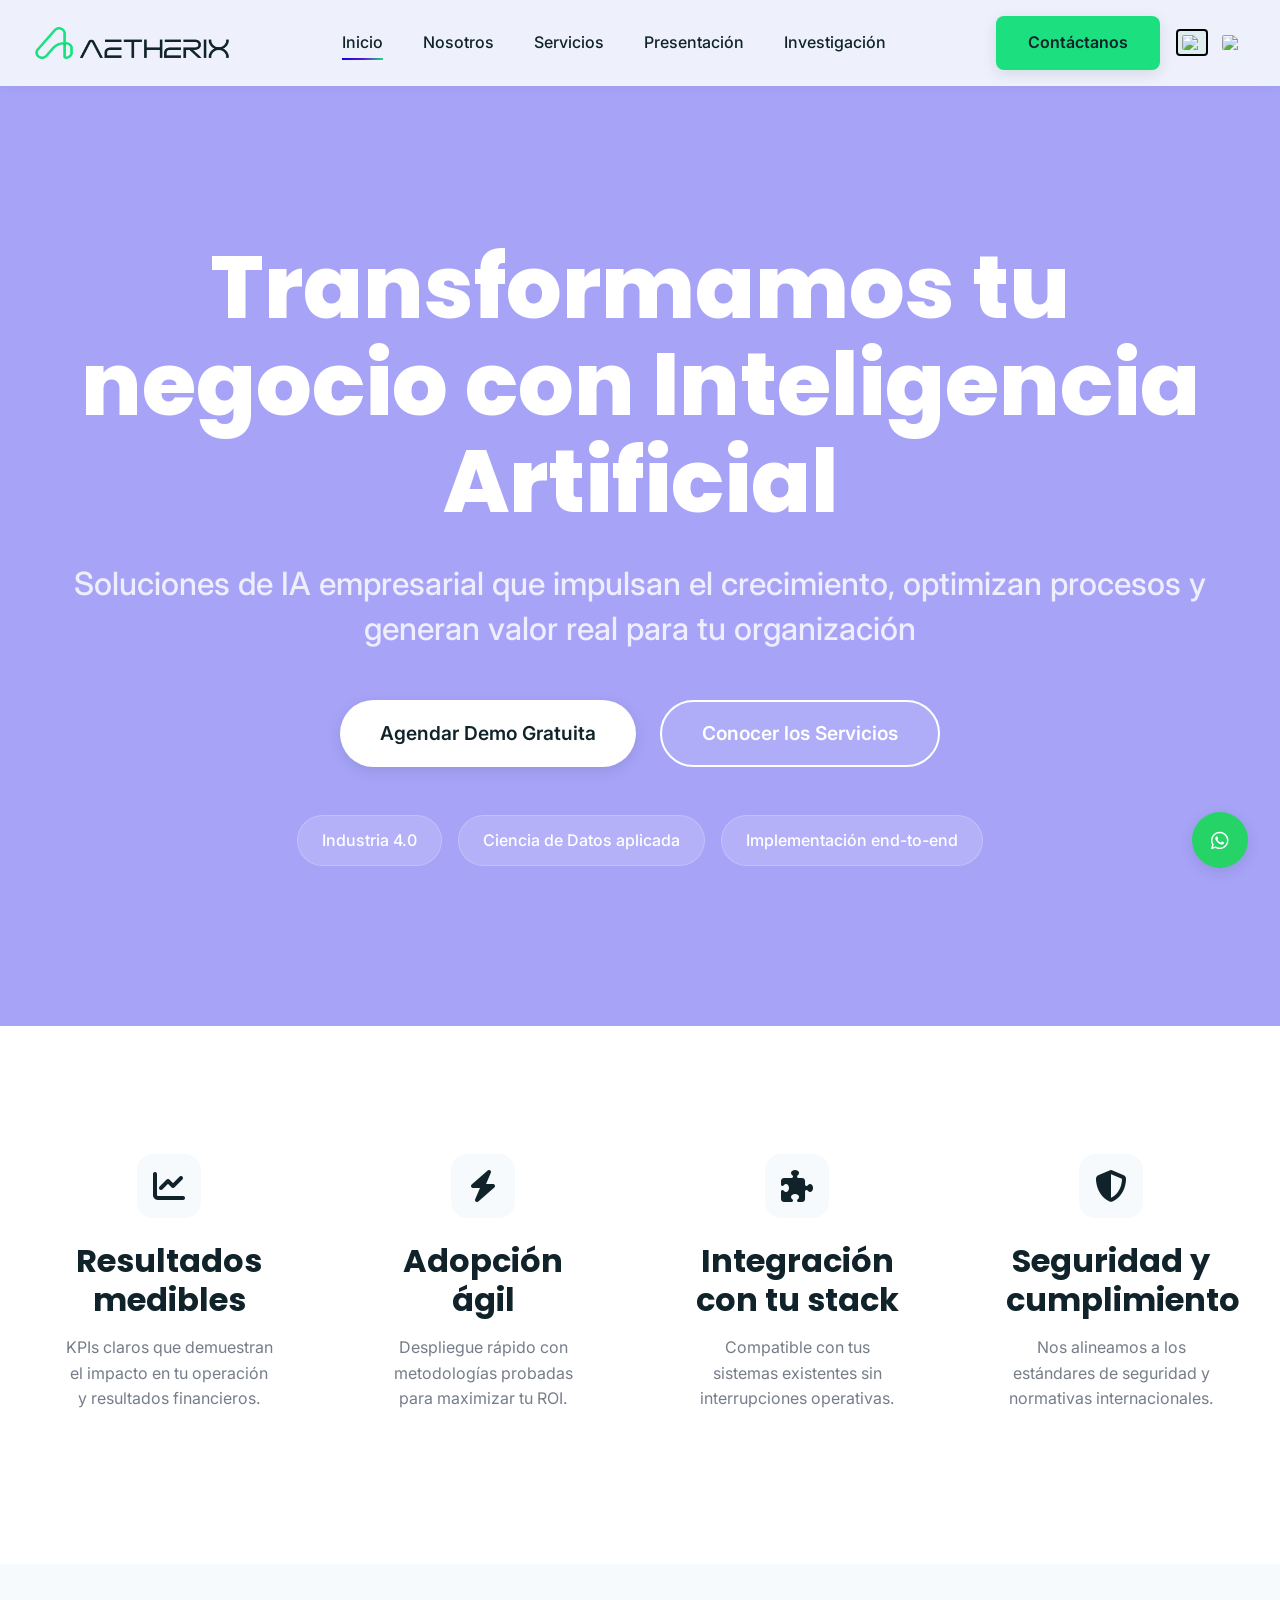
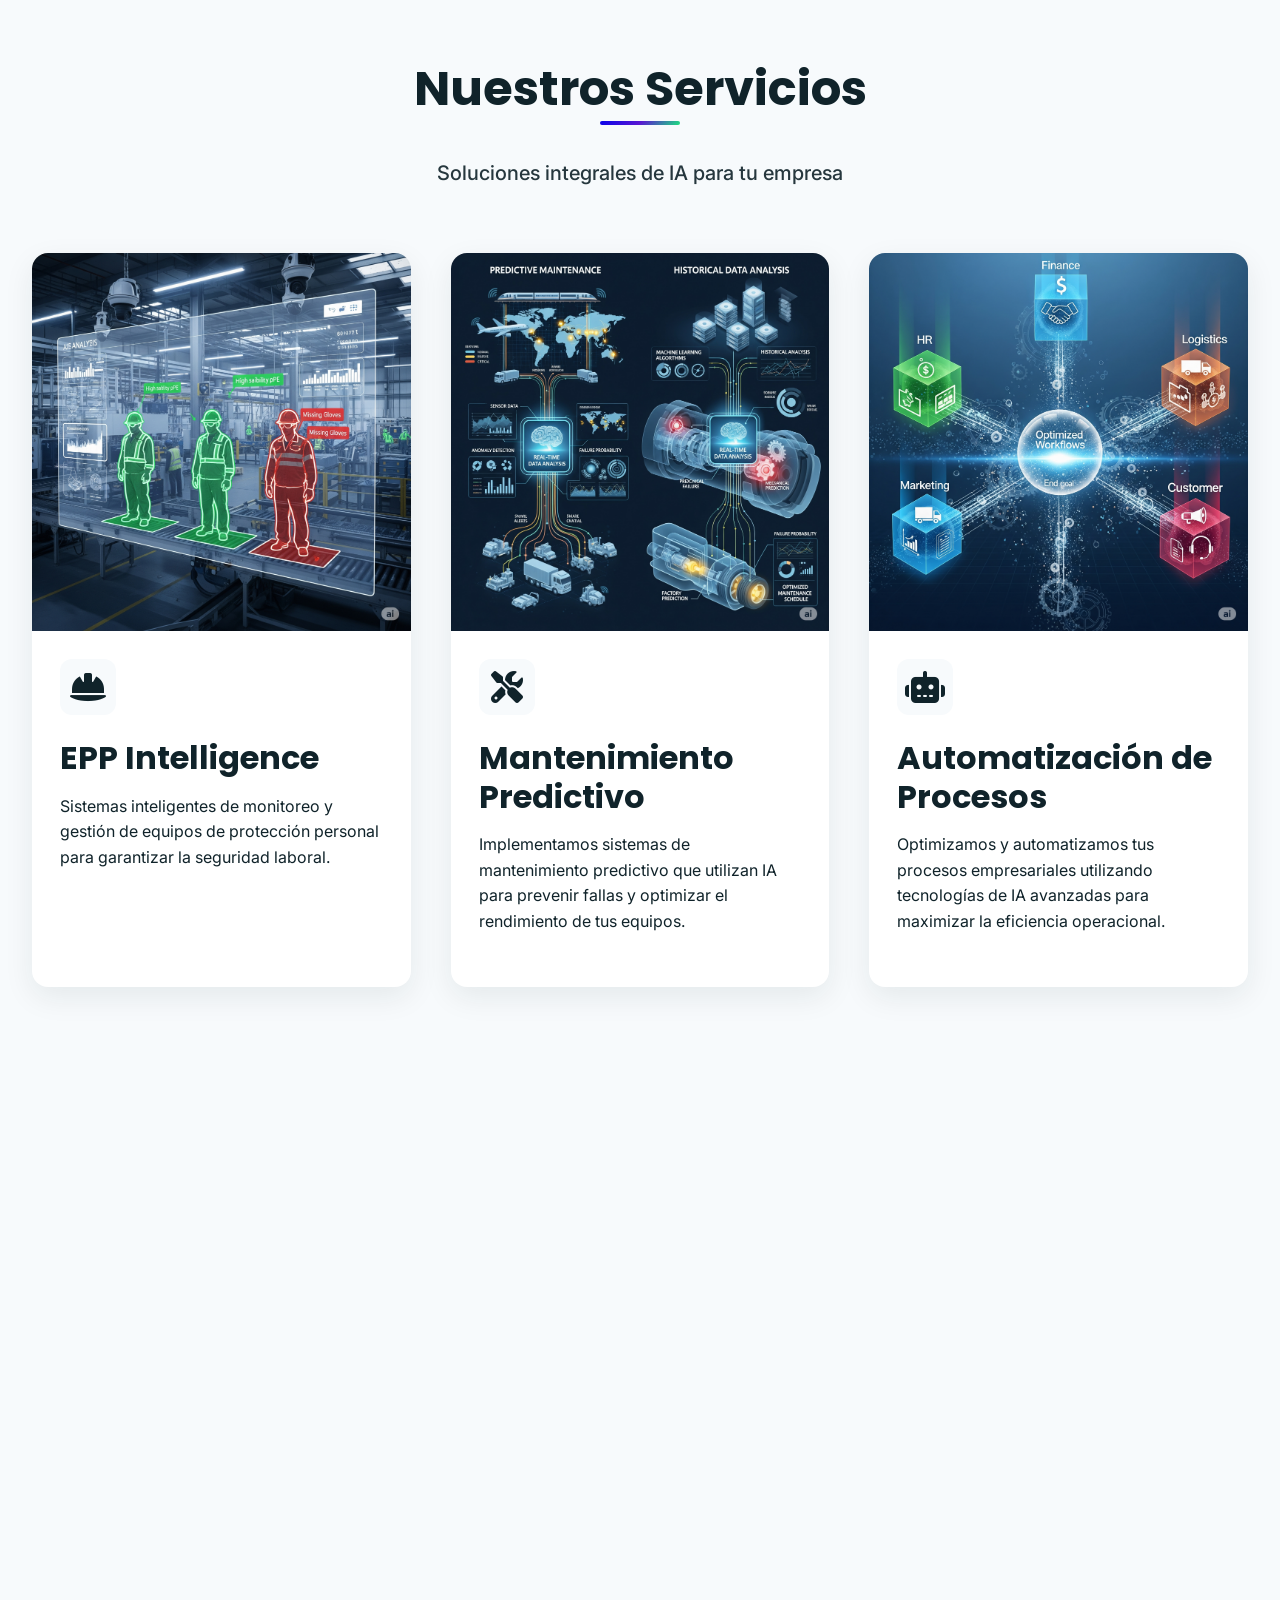
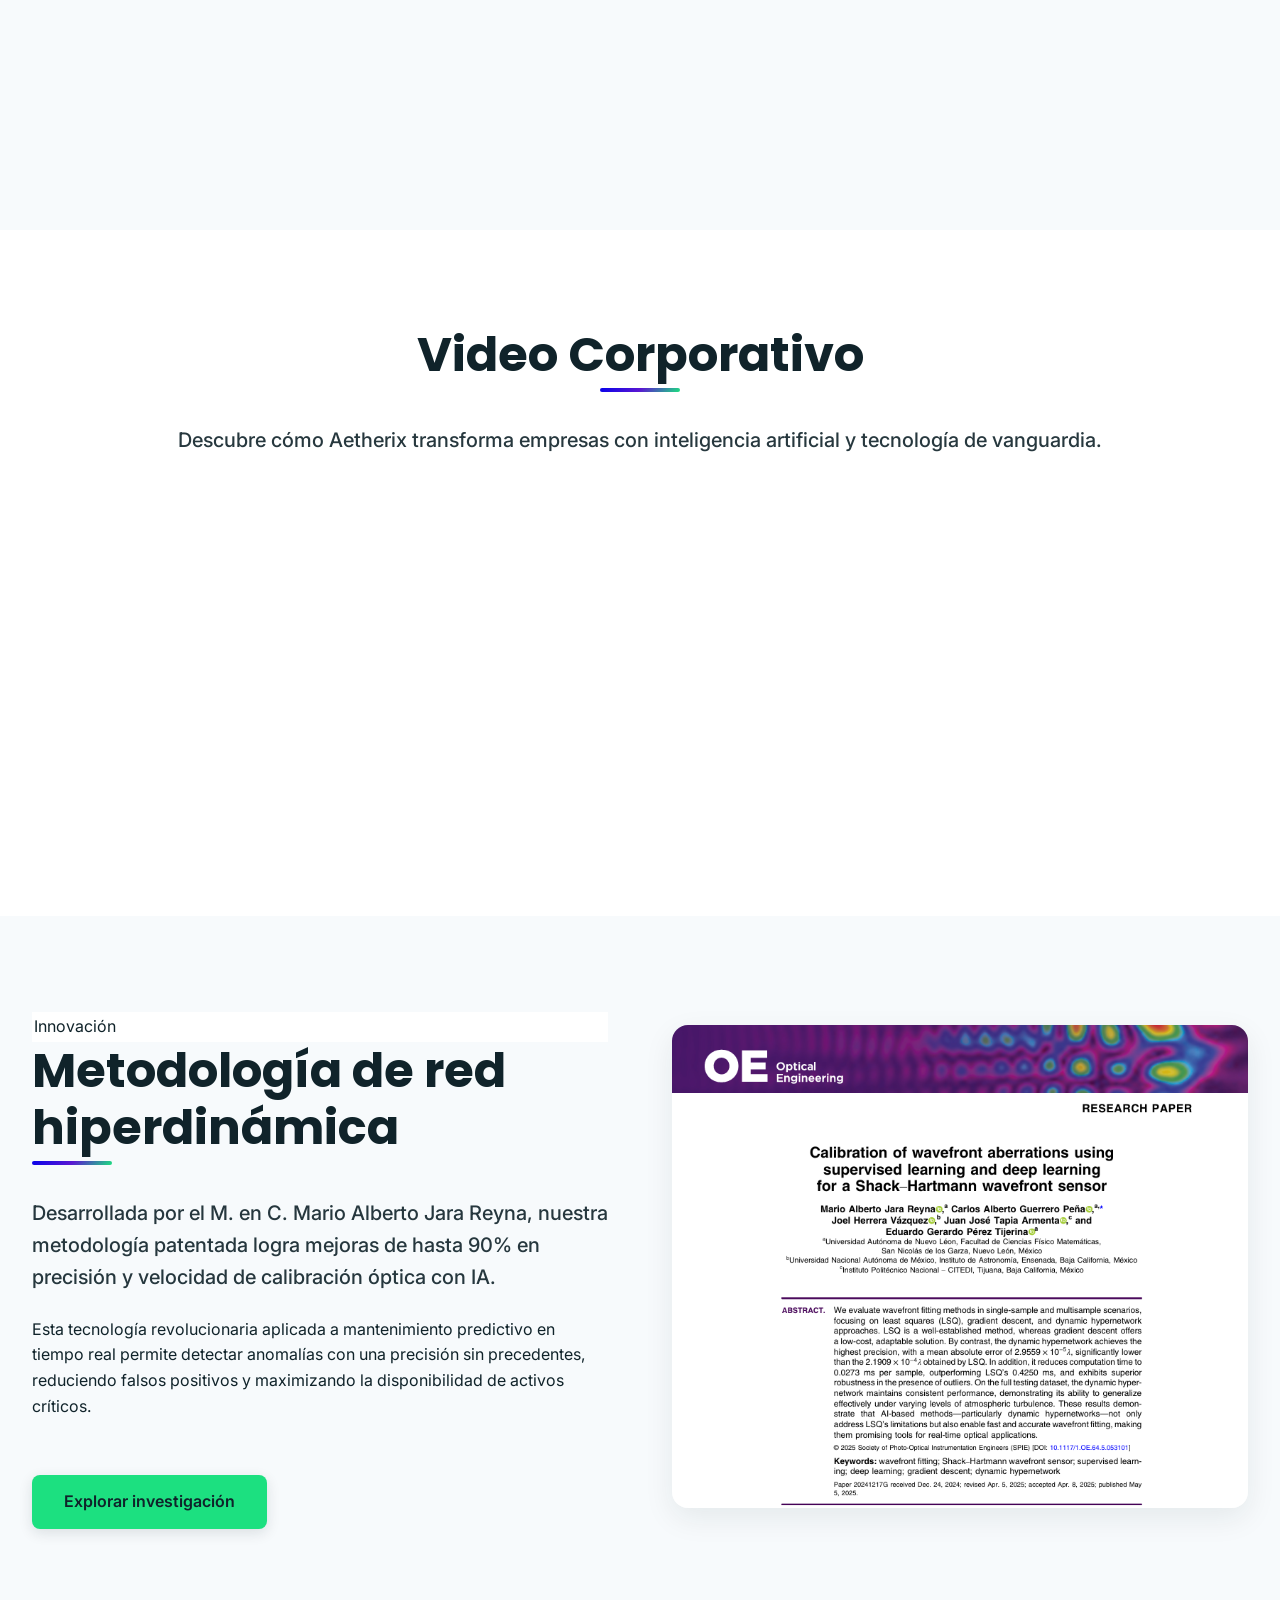
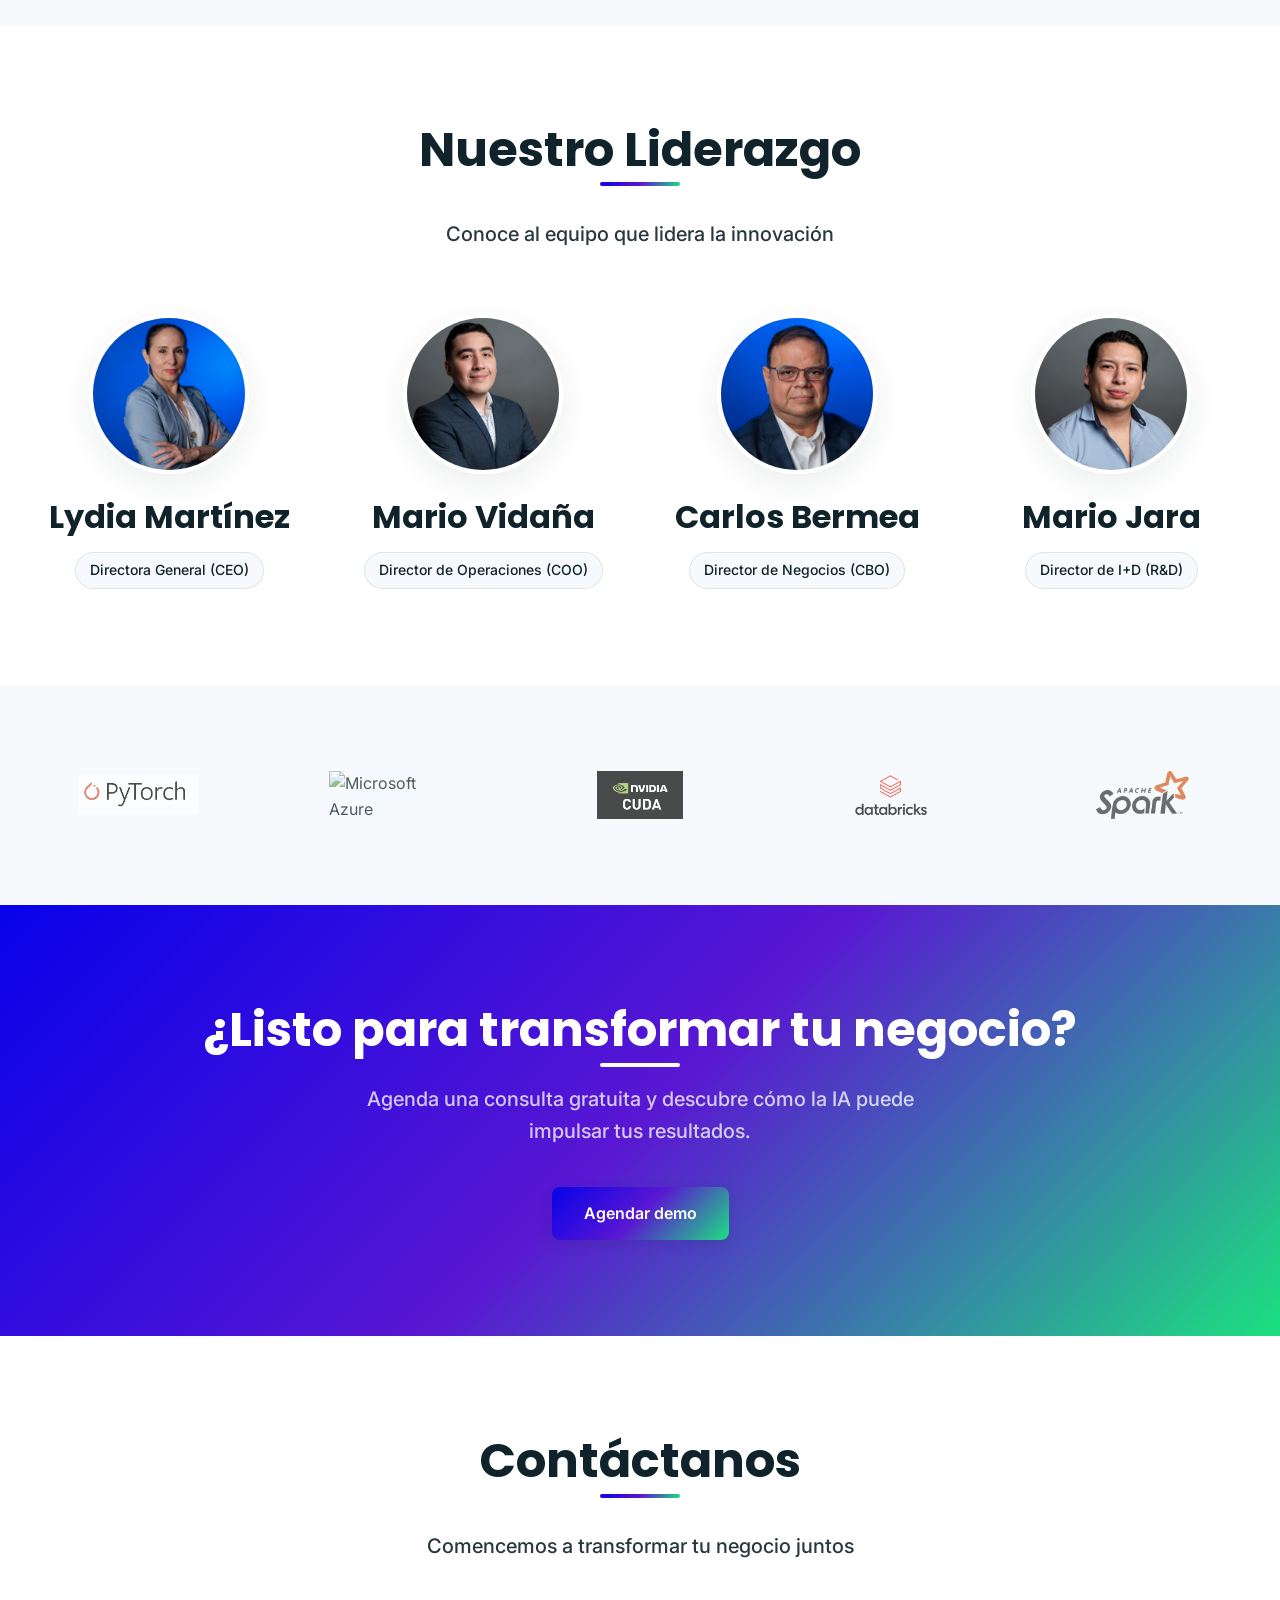
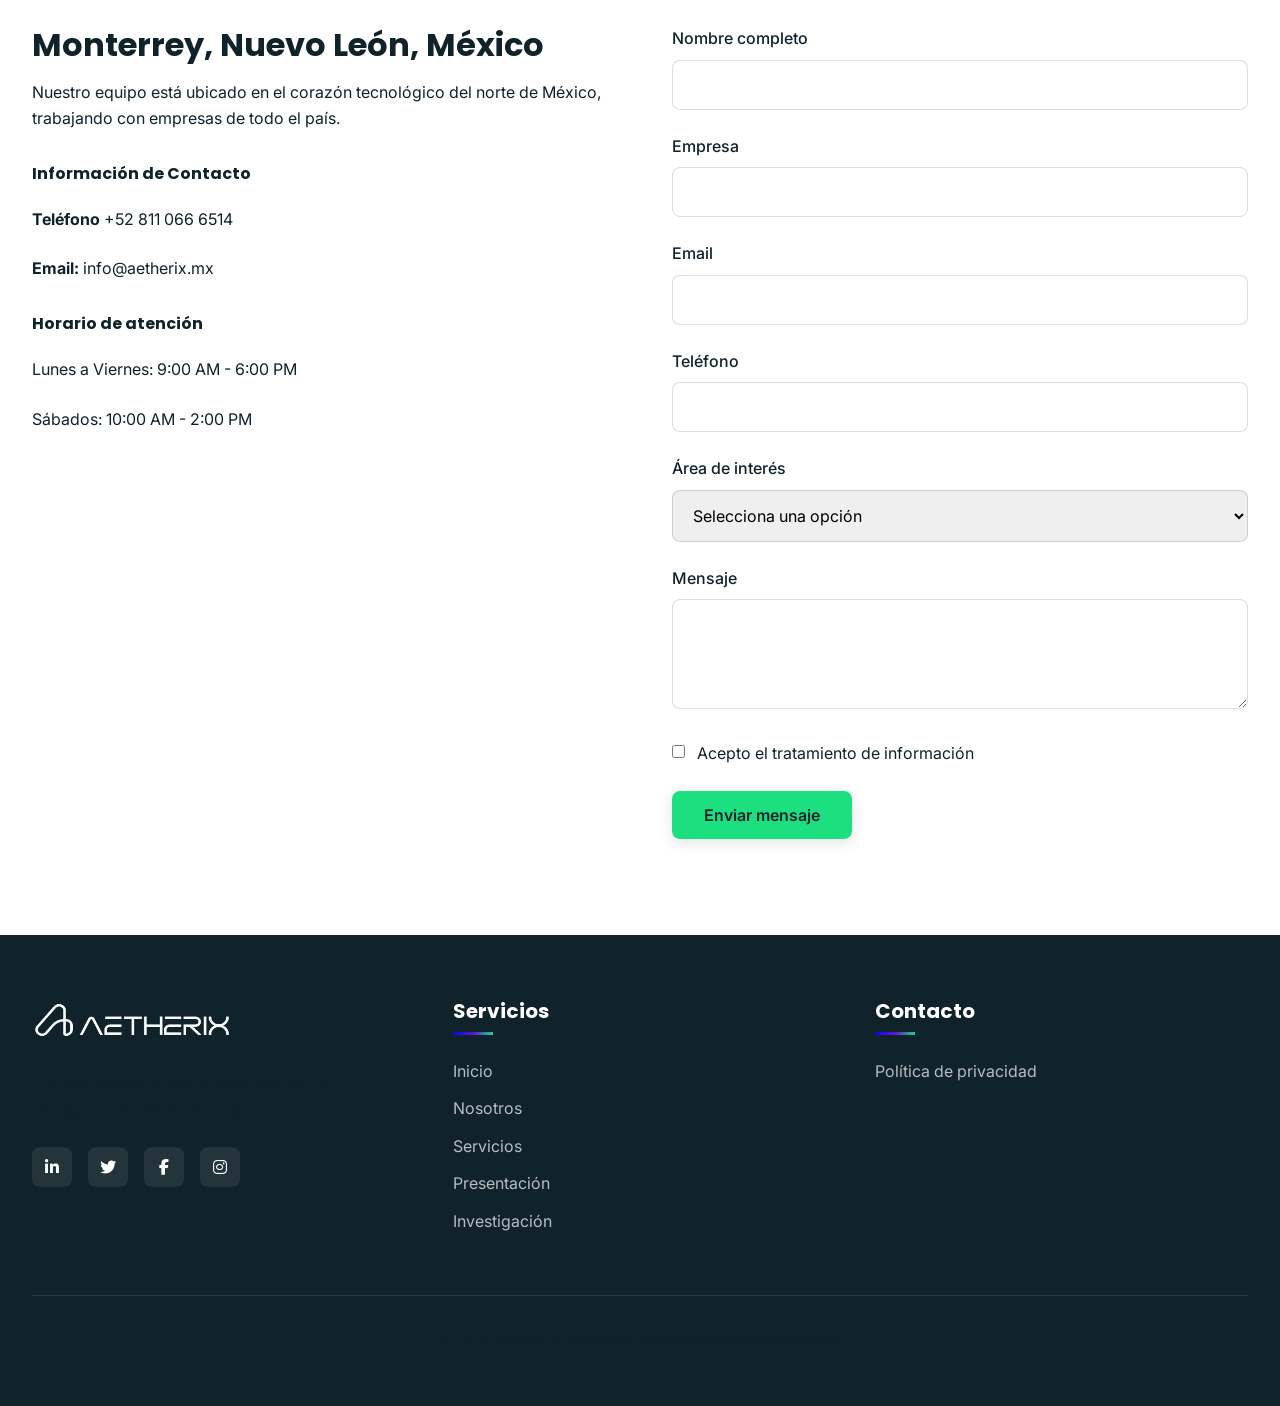
==== commit fa58e195: "traduccion y limpieza de archivos" ====
--- a/index.html
+++ b/index.html
@@ -87,1427 +87,7 @@
       href="images/01_Aetherix_Simoblo-Verde.png"
     />
 
-    <style>
-      /* Variables CSS */
-      :root {
-        /* Paleta de marca */
-        --brand-ink: #10232a;
-        --brand-mint: #1ce080;
-        --brand-blue: #0802ea;
-        --brand-purple: #5917d2;
-        --brand-slate: #767d89;
-        --bg: #ffffff;
-        --bg-soft: #f7fafc;
-
-        /* Gradiente firma */
-        --gradient-brand: linear-gradient(
-          135deg,
-          #0802ea 0%,
-          #5917d2 50%,
-          #1ce080 100%
-        );
-        --gradient-hero: linear-gradient(135deg, #0802ea 0%, #5917d2 100%);
-
-        /* Tipografía */
-        --font-heading: "Poppins", sans-serif;
-        --font-body: "Inter", sans-serif;
-
-        /* Sombras */
-        --shadow-card: 0 10px 30px rgba(16, 35, 42, 0.08);
-        --shadow-button: 0 4px 14px rgba(16, 35, 42, 0.12);
-        --shadow-button-hover: 0 6px 20px rgba(16, 35, 42, 0.15);
-
-        /* Transiciones */
-        --transition-base: all 250ms cubic-bezier(0.2, 0.8, 0.2, 1);
-        --transition-medium: all 320ms cubic-bezier(0.2, 0.8, 0.2, 1);
-        --transition-fast: all 150ms cubic-bezier(0.2, 0.8, 0.2, 1);
-        --transition-hover: transform 200ms cubic-bezier(0.2, 0.8, 0.2, 1),
-          box-shadow 200ms cubic-bezier(0.2, 0.8, 0.2, 1);
-      }
-
-      /* Reset y estilos base */
-      * {
-        margin: 0;
-        padding: 0;
-        box-sizing: border-box;
-      }
-
-      body {
-        font-family: var(--font-body);
-        color: var(--brand-ink);
-        background-color: var(--bg);
-        line-height: 1.6;
-        overflow-x: hidden;
-      }
-
-      h1,
-      h2,
-      h3,
-      h4,
-      h5 {
-        font-family: var(--font-heading);
-        font-weight: 700;
-        line-height: 1.2;
-        margin-bottom: 1.5rem;
-      }
-
-      h1 {
-        font-size: clamp(2.5rem, 5vw, 3.75rem);
-        font-weight: 800;
-      }
-
-      h2 {
-        font-size: clamp(2rem, 4vw, 3rem);
-        margin-bottom: 2.5rem;
-        position: relative;
-      }
-
-      h2:after {
-        content: "";
-        position: absolute;
-        left: 0;
-        bottom: -8px;
-        width: 80px;
-        height: 4px;
-        background: var(--gradient-brand);
-        border-radius: 2px;
-      }
-
-      h3 {
-        font-size: clamp(1.5rem, 3vw, 2rem);
-        margin-bottom: 1rem;
-      }
-
-      p {
-        margin-bottom: 1.5rem;
-        color: var(--brand-ink);
-        font-weight: 400;
-      }
-
-      .text-lead {
-        font-size: 1.25rem;
-        font-weight: 500;
-        opacity: 0.9;
-      }
-
-      .text-secondary {
-        color: var(--brand-slate);
-        font-weight: 400;
-      }
-
-      a {
-        color: var(--brand-blue);
-        text-decoration: none;
-        transition: var(--transition-base);
-      }
-
-      a:hover {
-        color: var(--brand-purple);
-      }
-
-      .container {
-        width: 100%;
-        max-width: 1280px;
-        margin: 0 auto;
-        padding: 0 2rem;
-      }
-
-      .section {
-        padding: 6rem 0;
-      }
-
-      .section-header {
-        text-align: center;
-        margin-bottom: 4rem;
-      }
-
-      .section-header h2:after {
-        left: 50%;
-        transform: translateX(-50%);
-      }
-
-      .btn {
-        display: inline-flex;
-        align-items: center;
-        justify-content: center;
-        padding: 0.875rem 2rem;
-        border-radius: 8px;
-        font-family: var(--font-body);
-        font-weight: 600;
-        font-size: 1rem;
-        cursor: pointer;
-        transition: var(--transition-base);
-        border: none;
-        outline: none;
-      }
-
-      .btn-primary {
-        background: var(--brand-mint);
-        color: var(--brand-ink);
-        box-shadow: var(--shadow-button);
-      }
-
-      .btn-primary:hover {
-        background: #16c973;
-        transform: translateY(-2px);
-        box-shadow: var(--shadow-button-hover);
-      }
-
-      .btn-primary:focus {
-        outline: 2px solid var(--brand-blue);
-        outline-offset: 2px;
-      }
-
-      .btn-secondary {
-        background: transparent;
-        color: var(--brand-ink);
-        border: 2px solid var(--brand-ink);
-      }
-
-      .btn-secondary:hover {
-        background: rgba(16, 35, 42, 0.04);
-        transform: translateY(-2px);
-      }
-
-      .btn-white {
-        background: white;
-        color: var(--brand-ink);
-        box-shadow: var(--shadow-button);
-      }
-
-      .btn-white:hover {
-        background: rgba(255, 255, 255, 0.9);
-        transform: translateY(-2px);
-        box-shadow: var(--shadow-button-hover);
-      }
-
-      .btn-gradient {
-        background: var(--gradient-brand);
-        color: white;
-        box-shadow: var(--shadow-button);
-        position: relative;
-        overflow: hidden;
-        z-index: 1;
-      }
-
-      .btn-gradient:before {
-        content: "";
-        position: absolute;
-        top: 0;
-        left: 0;
-        width: 100%;
-        height: 100%;
-        background: rgba(255, 255, 255, 0.15);
-        opacity: 0;
-        transition: var(--transition-base);
-        z-index: -1;
-      }
-
-      .btn-gradient:hover:before {
-        opacity: 1;
-      }
-
-      .chip {
-        display: inline-flex;
-        padding: 0.375rem 0.875rem;
-        border-radius: 50px;
-        font-size: 0.875rem;
-        font-weight: 500;
-        background: var(--bg-soft);
-        border: 1px solid rgba(16, 35, 42, 0.1);
-      }
-
-      .chip-gradient {
-        border: 2px solid transparent;
-        background-clip: padding-box;
-        position: relative;
-        background: var(--bg);
-      }
-
-      .chip-gradient:before {
-        content: "";
-        position: absolute;
-        top: -2px;
-        left: -2px;
-        right: -2px;
-        bottom: -2px;
-        background: var(--gradient-brand);
-        border-radius: 50px;
-        z-index: -1;
-      }
-
-      .card {
-        background: var(--bg);
-        border-radius: 16px;
-        overflow: hidden;
-        transition: var(--transition-base);
-        box-shadow: var(--shadow-card);
-        height: 100%;
-        display: flex;
-        flex-direction: column;
-      }
-
-      .card:hover {
-        transform: translateY(-8px);
-        box-shadow: 0 20px 40px rgba(16, 35, 42, 0.12);
-      }
-
-      .card-img {
-        width: 100%;
-        height: 378px;
-        object-fit: cover;
-      }
-
-      .card-content {
-        padding: 1.75rem;
-        flex: 1;
-        display: flex;
-        flex-direction: column;
-      }
-
-      .card-icon {
-        width: 56px;
-        height: 56px;
-        margin-bottom: 1.5rem;
-        display: flex;
-        align-items: center;
-        justify-content: center;
-        background: var(--bg-soft);
-        border-radius: 12px;
-        transition: var(--transition-base);
-      }
-
-      .card:hover .card-icon {
-        transform: translateY(-6px);
-      }
-
-      /* Animaciones */
-      @keyframes fadeUp {
-        from {
-          opacity: 0;
-          transform: translateY(20px);
-        }
-        to {
-          opacity: 1;
-          transform: translateY(0);
-        }
-      }
-
-      .fade-up {
-        animation: fadeUp 700ms cubic-bezier(0.2, 0.8, 0.2, 1) forwards;
-      }
-
-      .fade-in {
-        opacity: 0;
-        transition: opacity 500ms ease,
-          transform 500ms cubic-bezier(0.2, 0.8, 0.2, 1);
-      }
-
-      .fade-in.appear {
-        opacity: 1;
-      }
-
-      /* Navbar */
-      .navbar {
-        position: fixed;
-        top: 0;
-        left: 0;
-        width: 100%;
-        z-index: 1000;
-        background: rgba(247, 250, 252, 0.9);
-        backdrop-filter: blur(10px);
-        padding: 1rem 0;
-        transition: var(--transition-base);
-        box-shadow: 0 2px 10px rgba(16, 35, 42, 0.05);
-      }
-
-      .navbar.scrolled {
-        padding: 0.75rem 0;
-      }
-
-      .navbar-container {
-        display: flex;
-        justify-content: space-between;
-        align-items: center;
-      }
-
-      .navbar-logo {
-        height: 42px;
-      }
-
-      .nav-links {
-        display: flex;
-        gap: 2.5rem;
-        align-items: center;
-      }
-
-      .nav-links a {
-        color: var(--brand-ink);
-        font-weight: 500;
-        font-size: 1rem;
-        position: relative;
-      }
-
-      .nav-links a:after {
-        content: "";
-        position: absolute;
-        bottom: -4px;
-        left: 0;
-        width: 0;
-        height: 2px;
-        background: var(--gradient-brand);
-        transition: var(--transition-base);
-      }
-
-      .nav-links a:hover:after,
-      .nav-links a.active:after {
-        width: 100%;
-      }
-
-      .nav-cta {
-        display: flex;
-        gap: 1rem;
-        align-items: center;
-      }
-
-      .mobile-menu-btn {
-        display: none;
-        background: none;
-        border: none;
-        cursor: pointer;
-        color: var(--brand-ink);
-      }
-
-      /* Hero Section */
-      .hero {
-        padding: 15rem 0 10rem;
-        position: relative;
-        overflow: hidden;
-        color: white;
-        min-height: 100vh;
-        display: flex;
-        align-items: center;
-      }
-
-      /* Video Background */
-      .hero-video {
-        position: absolute;
-        top: 0;
-        left: 0;
-        width: 100%;
-        height: 100%;
-        object-fit: cover;
-        z-index: 1;
-      }
-
-      /* Overlay para mejorar legibilidad */
-      .hero-overlay {
-        position: absolute;
-        top: 0;
-        left: 0;
-        width: 100%;
-        height: 100%;
-        background: rgba(10, 2, 234, 0.712); /* Overlay azul semitransparente */
-        opacity: 0.5;
-        z-index: 2;
-      }
-
-      .hero-content {
-        display: flex;
-        align-items: center;
-        justify-content: center;
-        gap: 4rem;
-        position: relative;
-        z-index: 3;
-      }
-
-      .hero-text {
-        flex: 1;
-        text-align: center;
-        max-width: 1500px;
-        animation: fadeUp 800ms 100ms cubic-bezier(0.2, 0.8, 0.2, 1) forwards;
-        opacity: 0;
-      }
-
-      .hero-text h1 {
-        font-size: clamp(3.5rem, 7vw, 5.5rem);
-        font-weight: 800;
-        line-height: 1.1;
-        margin-bottom: 2rem;
-        color: white;
-      }
-
-      .hero-text .text-lead {
-        font-size: clamp(1.4rem, 3vw, 2rem);
-        font-weight: 500;
-        line-height: 1.4;
-        margin-bottom: 3rem;
-        color: rgba(255, 255, 255, 0.9);
-      }
-
-      .hero-cta {
-        display: flex;
-        gap: 1.5rem;
-        margin-top: 3rem;
-        justify-content: center;
-        flex-wrap: wrap;
-      }
-
-      .hero-cta .btn {
-        font-size: 1.2rem;
-        padding: 1rem 2.5rem;
-        font-weight: 600;
-        border-radius: 50px;
-        min-width: 200px;
-      }
-
-      .hero-badges {
-        display: flex;
-        flex-wrap: wrap;
-        gap: 1rem;
-        margin-top: 3rem;
-        justify-content: center;
-      }
-
-      .hero-badges .chip {
-        background: rgba(255, 255, 255, 0.15);
-        color: white;
-        border: 1px solid rgba(255, 255, 255, 0.2);
-        font-size: 1rem;
-        padding: 0.75rem 1.5rem;
-      }
-
-      /* Value Propositions */
-      .value-props {
-        background: var(--bg);
-      }
-
-      .props-grid {
-        display: grid;
-        grid-template-columns: repeat(auto-fit, minmax(250px, 1fr));
-        gap: 2.5rem;
-      }
-
-      .prop-card {
-        text-align: center;
-        padding: 2rem;
-        border-radius: 16px;
-        transition: var(--transition-base);
-      }
-
-      .prop-card:hover {
-        background: var(--bg-soft);
-      }
-
-      .prop-icon {
-        width: 64px;
-        height: 64px;
-        margin: 0 auto 1.5rem;
-        display: flex;
-        align-items: center;
-        justify-content: center;
-        background: var(--bg-soft);
-        border-radius: 16px;
-      }
-
-      /* Services */
-      .services {
-        background: var(--bg-soft);
-      }
-
-      .services-grid {
-        display: grid;
-        grid-template-columns: repeat(auto-fit, minmax(320px, 1fr));
-        gap: 2.5rem;
-      }
-
-      /* Success Cases */
-      .cases-grid {
-        display: grid;
-        grid-template-columns: repeat(auto-fit, minmax(320px, 1fr));
-        gap: 2.5rem;
-      }
-
-      .case-kpi {
-        font-size: 2rem;
-        font-weight: 800;
-        color: var(--brand-mint);
-        margin: 1rem 0;
-      }
-
-      /* Research */
-      .research {
-        background: var(--bg-soft);
-      }
-
-      .research-content {
-        display: flex;
-        align-items: center;
-        gap: 4rem;
-      }
-
-      .research-text {
-        flex: 1;
-      }
-
-      .research-image {
-        flex: 1;
-      }
-
-      .research-image img {
-        width: 100%;
-        border-radius: 16px;
-        box-shadow: var(--shadow-card);
-      }
-
-      /* Team */
-      .team-grid {
-        display: grid;
-        grid-template-columns: repeat(auto-fit, minmax(260px, 1fr));
-        gap: 2.5rem;
-      }
-
-      .team-member {
-        text-align: center;
-      }
-
-      .team-photo {
-        width: 160px;
-        height: 160px;
-        border-radius: 50%;
-        margin: 0 auto 1.5rem;
-        overflow: hidden;
-        border: 4px solid var(--bg);
-        box-shadow: var(--shadow-card);
-      }
-
-      .team-photo img {
-        width: 100%;
-        height: 100%;
-        object-fit: cover;
-        transition: transform 200ms cubic-bezier(0.2, 0.8, 0.2, 1);
-      }
-
-      /* Enhanced Team Interactivity */
-      .clickable-leader {
-        cursor: pointer;
-        transition: var(--transition-hover);
-        position: relative;
-        overflow: visible;
-        will-change: transform;
-      }
-
-      .clickable-leader:hover {
-        transform: translateY(-8px);
-        box-shadow: 0 15px 40px rgba(16, 35, 42, 0.15);
-      }
-
-      .team-photo {
-        position: relative;
-        overflow: hidden;
-        transform: translateZ(0); /* Force hardware acceleration */
-        will-change: transform;
-      }
-
-      .hover-overlay {
-        position: absolute;
-        top: 0;
-        left: 0;
-        right: 0;
-        bottom: 0;
-        background: linear-gradient(
-          135deg,
-          rgba(8, 2, 234, 0.9) 0%,
-          rgba(89, 23, 210, 0.9) 100%
-        );
-        display: flex;
-        flex-direction: column;
-        align-items: center;
-        justify-content: center;
-        opacity: 0;
-        transition: opacity 150ms cubic-bezier(0.2, 0.8, 0.2, 1);
-        color: white;
-        font-weight: 600;
-        border-radius: 50%;
-        will-change: opacity;
-      }
-
-      .hover-overlay i {
-        font-size: 1.5rem;
-        margin-bottom: 0.5rem;
-      }
-
-      .hover-overlay span {
-        font-size: 0.875rem;
-        text-transform: uppercase;
-        letter-spacing: 0.5px;
-      }
-
-      .clickable-leader:hover .hover-overlay {
-        opacity: 1;
-      }
-
-      .clickable-leader:hover .team-photo img {
-        transform: scale(1.1);
-      }
-
-      /* Premium Modal */
-      .leader-modal {
-        position: fixed;
-        top: 0;
-        left: 0;
-        width: 100%;
-        height: 100%;
-        z-index: 9999;
-        display: none;
-        opacity: 0;
-        visibility: hidden;
-        transition: all 0.4s cubic-bezier(0.23, 1, 0.32, 1);
-      }
-
-      .leader-modal.active {
-        display: flex;
-        opacity: 1;
-        visibility: visible;
-      }
-
-      .modal-backdrop {
-        position: absolute;
-        top: 0;
-        left: 0;
-        width: 100%;
-        height: 100%;
-        background: rgba(16, 35, 42, 0.8);
-        backdrop-filter: blur(10px);
-        animation: backdropFadeIn 0.4s ease-out;
-      }
-
-      .modal-content {
-        position: relative;
-        margin: auto;
-        max-width: 800px;
-        width: 90%;
-        max-height: 90vh;
-        background: white;
-        border-radius: 24px;
-        overflow: hidden;
-        box-shadow: 0 25px 100px rgba(16, 35, 42, 0.3);
-        animation: modalSlideIn 0.5s cubic-bezier(0.23, 1, 0.32, 1);
-        position: relative;
-      }
-
-      .modal-close {
-        position: absolute;
-        top: 1.5rem;
-        right: 1.5rem;
-        width: 40px;
-        height: 40px;
-        background: rgba(255, 255, 255, 0.9);
-        border: none;
-        border-radius: 50%;
-        display: flex;
-        align-items: center;
-        justify-content: center;
-        cursor: pointer;
-        transition: var(--transition-base);
-        z-index: 10;
-        backdrop-filter: blur(10px);
-      }
-
-      .modal-close:hover {
-        background: white;
-        transform: scale(1.1);
-      }
-
-      .modal-close i {
-        font-size: 1.2rem;
-        color: var(--brand-ink);
-      }
-
-      /* Modal Body Styles */
-      .modal-body {
-        padding: 3rem;
-        overflow-y: auto;
-        max-height: 90vh;
-      }
-
-      .modal-header {
-        text-align: center;
-        margin-bottom: 2.5rem;
-        position: relative;
-      }
-
-      .modal-header::before {
-        content: "";
-        position: absolute;
-        top: -3rem;
-        left: 0;
-        right: 0;
-        height: 6px;
-        background: var(--gradient-brand);
-      }
-
-      .modal-avatar {
-        width: 120px;
-        height: 120px;
-        border-radius: 50%;
-        margin: 0 auto 1.5rem;
-        overflow: hidden;
-        border: 4px solid white;
-        box-shadow: 0 10px 30px rgba(16, 35, 42, 0.2);
-      }
-
-      .modal-avatar img {
-        width: 100%;
-        height: 100%;
-        object-fit: cover;
-      }
-
-      .modal-name {
-        font-size: 2.2rem;
-        font-weight: 700;
-        background: var(--gradient-brand);
-        -webkit-background-clip: text;
-        -webkit-text-fill-color: transparent;
-        background-clip: text;
-        margin-bottom: 0.5rem;
-      }
-
-      .modal-title {
-        font-size: 1.2rem;
-        color: var(--brand-slate);
-        font-weight: 500;
-        margin-bottom: 1rem;
-      }
-
-      .modal-subtitle {
-        font-size: 1.1rem;
-        color: var(--brand-slate);
-        font-style: italic;
-        margin-bottom: 2rem;
-      }
-
-      .modal-description {
-        font-size: 1.1rem;
-        line-height: 1.7;
-        color: var(--brand-ink);
-        margin-bottom: 2.5rem;
-        text-align: justify;
-      }
-
-      .expertise-section {
-        margin-bottom: 2.5rem;
-      }
-
-      .expertise-section h4 {
-        font-size: 1.3rem;
-        font-weight: 600;
-        margin-bottom: 1.5rem;
-        color: var(--brand-ink);
-      }
-
-      .expertise-grid {
-        display: grid;
-        grid-template-columns: repeat(auto-fit, minmax(200px, 1fr));
-        gap: 1rem;
-      }
-
-      .expertise-item {
-        display: flex;
-        align-items: center;
-        padding: 1rem;
-        background: rgba(28, 224, 128, 0.08);
-        border-radius: 12px;
-        border-left: 3px solid var(--brand-mint);
-        transition: var(--transition-base);
-      }
-
-      .expertise-item:hover {
-        background: rgba(28, 224, 128, 0.12);
-        transform: translateX(5px);
-      }
-
-      .expertise-item i {
-        color: var(--brand-blue);
-        margin-right: 0.75rem;
-        font-size: 1.2rem;
-      }
-
-      .expertise-item span {
-        font-weight: 500;
-        color: var(--brand-ink);
-      }
-
-      .achievements-section {
-        background: linear-gradient(
-          135deg,
-          rgba(8, 2, 234, 0.04) 0%,
-          rgba(28, 224, 128, 0.04) 100%
-        );
-        padding: 2rem;
-        border-radius: 16px;
-        margin-bottom: 2rem;
-        border-left: 4px solid var(--brand-blue);
-      }
-
-      .achievements-section h4 {
-        font-size: 1.3rem;
-        font-weight: 600;
-        margin-bottom: 1.5rem;
-        color: var(--brand-ink);
-      }
-
-      .achievements-list {
-        list-style: none;
-        padding: 0;
-        margin: 0;
-      }
-
-      .achievements-list li {
-        padding: 0.75rem 0;
-        position: relative;
-        padding-left: 2rem;
-        color: var(--brand-ink);
-        line-height: 1.6;
-        border-bottom: 1px solid rgba(28, 224, 128, 0.1);
-      }
-
-      .achievements-list li:last-child {
-        border-bottom: none;
-      }
-
-      .achievements-list li::before {
-        content: "✓";
-        position: absolute;
-        left: 0;
-        top: 0.75rem;
-        color: var(--brand-mint);
-        font-weight: bold;
-        font-size: 1.1rem;
-      }
-
-      .modal-linkedin {
-        text-align: center;
-        padding-top: 2rem;
-        border-top: 1px solid rgba(28, 224, 128, 0.1);
-      }
-
-      .linkedin-btn {
-        display: inline-flex;
-        align-items: center;
-        padding: 1rem 2rem;
-        background: linear-gradient(
-          135deg,
-          var(--brand-blue) 0%,
-          var(--brand-purple) 100%
-        );
-        color: white;
-        text-decoration: none;
-        border-radius: 50px;
-        font-weight: 600;
-        transition: var(--transition-base);
-        box-shadow: var(--shadow-button);
-        font-size: 1.1rem;
-      }
-
-      .linkedin-btn:hover {
-        transform: translateY(-2px);
-        box-shadow: var(--shadow-button-hover);
-        color: white;
-      }
-
-      .linkedin-btn i {
-        margin-right: 0.75rem;
-        font-size: 1.2rem;
-      }
-
-      /* Animations */
-      @keyframes backdropFadeIn {
-        from {
-          opacity: 0;
-        }
-        to {
-          opacity: 1;
-        }
-      }
-
-      @keyframes modalSlideIn {
-        from {
-          opacity: 0;
-          transform: scale(0.8) translateY(50px);
-        }
-        to {
-          opacity: 1;
-          transform: scale(1) translateY(0);
-        }
-      }
-
-      .team-social {
-        margin-top: 1rem;
-        display: flex;
-        justify-content: center;
-      }
-
-      /* Integrations */
-      .integrations {
-        background: var(--bg-soft);
-        padding: 4rem 0;
-      }
-
-      .logos-grid {
-        display: grid;
-        grid-template-columns: repeat(auto-fit, minmax(120px, 1fr));
-        gap: 2rem 2.5rem;
-        justify-items: center;
-        align-items: center;
-        opacity: 0.7;
-        padding: 1rem 0;
-      }
-
-      .logo-item {
-        display: flex;
-        align-items: center;
-        justify-content: center;
-        height: 60px;
-        max-width: 160px;
-        width: 100%;
-        padding: 0.5rem 1rem;
-        background: none;
-      }
-
-      .logo-item img {
-        max-height: 48px;
-        max-width: 120px;
-        width: auto;
-        height: auto;
-        object-fit: contain;
-        filter: grayscale(0.2) contrast(1.1);
-        transition: filter 0.2s;
-      }
-      .logo-item img:hover {
-        filter: grayscale(0) contrast(1.2)
-          drop-shadow(0 2px 8px rgba(8, 2, 234, 0.08));
-      }
-
-      /* CTA Section */
-      .cta-section {
-        background: var(--gradient-brand);
-        color: white;
-        padding: 6rem 0;
-        text-align: center;
-      }
-
-      .cta-section h2 {
-        color: white;
-        margin-bottom: 1.5rem;
-      }
-
-      .cta-section h2:after {
-        background: white;
-        left: 50%;
-        transform: translateX(-50%);
-      }
-
-      .cta-section p {
-        color: rgba(255, 255, 255, 0.85);
-        max-width: 600px;
-        margin: 0 auto 2.5rem;
-      }
-
-      /* Contact */
-      .contact-container {
-        display: flex;
-        gap: 4rem;
-      }
-
-      .contact-info {
-        flex: 1;
-      }
-
-      .contact-form {
-        flex: 1;
-      }
-
-      .form-group {
-        margin-bottom: 1.5rem;
-      }
-
-      .form-label {
-        display: block;
-        margin-bottom: 0.5rem;
-        font-weight: 500;
-      }
-
-      .form-control {
-        width: 100%;
-        padding: 0.875rem 1rem;
-        border: 1px solid rgba(16, 35, 42, 0.15);
-        border-radius: 8px;
-        font-family: var(--font-body);
-        font-size: 1rem;
-        transition: var(--transition-base);
-      }
-
-      .form-control:focus {
-        outline: none;
-        border-color: var(--brand-blue);
-        box-shadow: 0 0 0 3px rgba(8, 2, 234, 0.15);
-      }
-
-      .form-check {
-        display: flex;
-        align-items: flex-start;
-        gap: 0.75rem;
-        margin-bottom: 1.5rem;
-      }
-
-      .form-check input {
-        margin-top: 0.25rem;
-      }
-
-      /* Footer */
-      .footer {
-        background: var(--brand-ink);
-        color: white;
-        padding: 4rem 0 2rem;
-      }
-
-      .footer-grid {
-        display: grid;
-        grid-template-columns: repeat(auto-fit, minmax(200px, 1fr));
-        gap: 3rem;
-        margin-bottom: 3rem;
-      }
-
-      .footer-logo {
-        height: 42px;
-        margin-bottom: 1.5rem;
-      }
-
-      .footer-heading {
-        color: white;
-        font-size: 1.25rem;
-        margin-bottom: 1.5rem;
-        position: relative;
-        padding-bottom: 0.75rem;
-      }
-
-      .footer-heading:after {
-        content: "";
-        position: absolute;
-        bottom: 0;
-        left: 0;
-        width: 40px;
-        height: 3px;
-        background: var(--gradient-brand);
-      }
-
-      .footer-links a {
-        display: block;
-        color: rgba(255, 255, 255, 0.7);
-        margin-bottom: 0.75rem;
-        transition: var(--transition-base);
-      }
-
-      .footer-links a:hover {
-        color: var(--brand-mint);
-      }
-
-      .footer-bottom {
-        border-top: 1px solid rgba(255, 255, 255, 0.1);
-        padding-top: 2rem;
-        text-align: center;
-        color: rgba(255, 255, 255, 0.6);
-        font-size: 0.875rem;
-      }
-
-      .social-links {
-        display: flex;
-        gap: 1rem;
-        margin-top: 1rem;
-      }
-
-      .social-icon {
-        width: 40px;
-        height: 40px;
-        display: flex;
-        align-items: center;
-        justify-content: center;
-        background: rgba(255, 255, 255, 0.08);
-        border-radius: 8px;
-        transition: var(--transition-base);
-        color: white;
-      }
-
-      .social-icon:hover {
-        background: var(--brand-blue);
-        transform: translateY(-2px);
-        color: white;
-      }
-
-      /* Sticky CTA */
-      .sticky-cta {
-        position: fixed;
-        bottom: 2rem;
-        right: 2rem;
-        z-index: 999;
-        display: flex;
-        gap: 1rem;
-      }
-
-      .whatsapp-btn {
-        width: 56px;
-        height: 56px;
-        border-radius: 50%;
-        background: #25d366;
-        display: flex;
-        align-items: center;
-        justify-content: center;
-        box-shadow: var(--shadow-button);
-        transition: var(--transition-base);
-        animation: pulse 2s infinite;
-      }
-
-      .whatsapp-btn:hover {
-        transform: translateY(-3px) scale(1.05);
-        box-shadow: 0 10px 25px rgba(37, 211, 102, 0.3);
-      }
-
-      @keyframes pulse {
-        0% {
-          box-shadow: 0 0 0 0 rgba(37, 211, 102, 0.4);
-        }
-        70% {
-          box-shadow: 0 0 0 12px rgba(37, 211, 102, 0);
-        }
-        100% {
-          box-shadow: 0 0 0 0 rgba(37, 211, 102, 0);
-        }
-      }
-
-      /* Responsive Design */
-      @media (max-width: 1200px) {
-        .hero-content {
-          gap: 3rem;
-        }
-
-        .research-content {
-          gap: 3rem;
-        }
-      }
-
-      @media (max-width: 1024px) {
-        .hero-content,
-        .research-content {
-          flex-direction: column;
-        }
-
-        .hero-text {
-          text-align: center;
-        }
-
-        .hero-cta,
-        .hero-badges {
-          justify-content: center;
-        }
-      }
-
-      @media (max-width: 900px) {
-        .contact-container {
-          flex-direction: column;
-        }
-
-        .team-grid {
-          grid-template-columns: repeat(auto-fit, minmax(220px, 1fr));
-        }
-      }
-
-      @media (max-width: 768px) {
-        .section {
-          padding: 4rem 0;
-        }
-        /* Ocultar botones de WhatsApp, Agendar demo y Contáctanos en móvil */
-        .sticky-cta,
-        .btn-primary[href*="contacto"],
-        .btn-primary[href*="Agendar"],
-        .btn.btn-primary,
-        .whatsapp-btn {
-          display: none !important;
-        }
-
-        .nav-links {
-          display: none;
-          position: absolute;
-          top: 100%;
-          left: 0;
-          width: 100%;
-          background: white;
-          flex-direction: column;
-          padding: 2rem;
-          box-shadow: 0 10px 20px rgba(0, 0, 0, 0.1);
-          gap: 1.5rem;
-        }
-
-        .nav-links.active {
-          display: flex;
-        }
-
-        .mobile-menu-btn {
-          display: block;
-          z-index: 1001;
-        }
-
-        .hero {
-          padding: 9rem 0 4rem;
-          min-height: 80vh;
-        }
-
-        /* Ajustar overlay en móvil para mejor legibilidad */
-        .hero-overlay {
-          background: rgba(8, 2, 234, 0.8);
-        }
-
-        .hero-cta {
-          flex-direction: column;
-        }
-
-        .hero-badges {
-          justify-content: center;
-        }
-
-        .sticky-cta {
-          bottom: 1rem;
-          right: 1rem;
-        }
-
-        .sticky-cta .btn {
-          padding: 0.75rem 1.5rem;
-          font-size: 0.9rem;
-        }
-
-        .whatsapp-btn {
-          width: 48px;
-          height: 48px;
-        }
-
-        .footer-grid {
-          grid-template-columns: 1fr;
-          gap: 2rem;
-        }
-      }
-
-      @media (max-width: 576px) {
-        .container {
-          padding: 0 1.5rem;
-        }
-
-        .section-header h2:after {
-          left: 50%;
-          transform: translateX(-50%);
-        }
-
-        .hero-text h1 {
-          font-size: 2.2rem;
-        }
-
-        .hero-cta .btn {
-          width: 100%;
-        }
-
-        /* En dispositivos muy pequeños, usar gradiente en lugar de video para mejor rendimiento */
-        .hero-video {
-          display: none;
-        }
-
-        .hero {
-          background: var(--gradient-hero);
-        }
-
-        .hero-overlay {
-          background: rgba(8, 2, 234, 0.3); /* Overlay más sutil sin video */
-        }
-
-        .props-grid,
-        .services-grid,
-        .cases-grid,
-        .team-grid {
-          grid-template-columns: 1fr;
-        }
-
-        /* Modal responsive */
-        .modal-content {
-          width: 95%;
-          margin: 1rem auto;
-          max-height: 95vh;
-        }
-
-        .modal-body {
-          padding: 2rem 1.5rem;
-        }
-
-        .modal-name {
-          font-size: 1.8rem;
-        }
-
-        .modal-avatar {
-          width: 100px;
-          height: 100px;
-        }
-
-        .expertise-grid {
-          grid-template-columns: 1fr;
-        }
-
-        .modal-close {
-          top: 1rem;
-          right: 1rem;
-          width: 35px;
-          height: 35px;
-        }
-
-        .card {
-          max-width: 400px;
-          margin: 0 auto;
-        }
-
-        .cta-section {
-          padding: 4rem 0;
-        }
-
-        .sticky-cta {
-          flex-direction: column;
-          bottom: 1rem;
-          right: 1rem;
-        }
-
-        .sticky-cta .btn {
-          width: auto;
-        }
-      }
-
-      @media (max-width: 400px) {
-        .container {
-          padding: 0 1rem;
-        }
-
-        .hero {
-          padding: 8rem 0 3rem;
-        }
-
-        .hero-text h1 {
-          font-size: 2rem;
-        }
-
-        .text-lead {
-          font-size: 1.1rem;
-        }
-
-        .hero-badges {
-          flex-direction: column;
-          align-items: center;
-        }
-      }
-    </style>
+    <link rel="stylesheet" href="css/index.css" />
   </head>
   <body>
     <!-- Navbar -->
@@ -1524,15 +104,42 @@
         </a>
 
         <div class="nav-links">
-          <a href="#inicio" class="active">Inicio</a>
-          <a href="#nosotros">Nosotros</a>
-          <a href="#servicios">Servicios</a>
-          <a href="#casos">Presentación</a>
-          <a href="#investigacion">Investigación</a>
+          <a href="#inicio" class="active" data-translate="nav-inicio"
+            >Inicio</a
+          >
+          <a href="#nosotros" data-translate="nav-nosotros">Nosotros</a>
+          <a href="#servicios" data-translate="nav-servicios">Servicios</a>
+          <a href="#casos" data-translate="nav-casos">Presentación</a>
+          <a href="#investigacion" data-translate="nav-investigacion"
+            >Investigación</a
+          >
         </div>
 
         <div class="nav-cta">
-          <a href="#contacto" class="btn btn-primary">Contáctanos</a>
+          <a
+            href="#contacto"
+            class="btn btn-primary"
+            data-translate="nav-contacto"
+            >Contáctanos</a
+          >
+          <div class="language-switcher">
+            <button class="lang-btn active" data-lang="es">
+              <img
+                src="https://flagcdn.com/w20/mx.png"
+                alt="Español"
+                width="20"
+                height="15"
+              />
+            </button>
+            <button class="lang-btn" data-lang="en">
+              <img
+                src="https://flagcdn.com/w20/us.png"
+                alt="English"
+                width="20"
+                height="15"
+              />
+            </button>
+          </div>
           <button class="mobile-menu-btn">
             <i class="fas fa-bars fa-lg"></i>
           </button>
@@ -1554,14 +161,24 @@
       <div class="container">
         <div class="hero-content">
           <div class="hero-text">
-            <h1>IA que convierte datos en decisiones y resultados</h1>
-            <p class="text-lead">
-              Implementamos soluciones de IA y analítica que reducen fallas,
-              automatizan procesos y elevan tu operación.
+            <h1 data-translate="hero-title">
+              Transformamos tu negocio con
+              <span style="color: var(--brand-green)"
+                >Inteligencia Artificial</span
+              >
+            </h1>
+            <p class="text-lead" data-translate="hero-subtitle">
+              Soluciones de IA empresarial que impulsan el crecimiento,
+              optimizan procesos y generan valor real para tu organización
             </p>
 
             <div class="hero-cta">
-              <a href="#contacto" class="btn btn-white">Agendar demo</a>
+              <a
+                href="#contacto"
+                class="btn btn-white"
+                data-translate="hero-cta-primary"
+                >Agendar Demo Gratuita</a
+              >
               <a
                 href="#servicios"
                 class="btn btn-secondary"
@@ -1570,14 +187,21 @@
                   color: white;
                   border-color: white;
                 "
-                >Conoce nuestras soluciones</a
+                data-translate="hero-cta-secondary"
+                >Ver Servicios</a
               >
             </div>
 
             <div class="hero-badges">
-              <div class="chip">Industria 4.0</div>
-              <div class="chip">Ciencia de Datos aplicada</div>
-              <div class="chip">Implementación end-to-end</div>
+              <div class="chip" data-translate="hero-badge-1">
+                Industria 4.0
+              </div>
+              <div class="chip" data-translate="hero-badge-2">
+                Ciencia de Datos aplicada
+              </div>
+              <div class="chip" data-translate="hero-badge-3">
+                Implementación end-to-end
+              </div>
             </div>
           </div>
         </div>
@@ -1595,8 +219,8 @@
                 style="color: var(--brand-ink)"
               ></i>
             </div>
-            <h3>Resultados medibles</h3>
-            <p class="text-secondary">
+            <h3 data-translate="value-prop-1-title">Resultados medibles</h3>
+            <p class="text-secondary" data-translate="value-prop-1-desc">
               KPIs claros que demuestran el impacto en tu operación y resultados
               financieros.
             </p>
@@ -1606,8 +230,8 @@
             <div class="prop-icon">
               <i class="fas fa-bolt fa-2x" style="color: var(--brand-ink)"></i>
             </div>
-            <h3>Adopción ágil</h3>
-            <p class="text-secondary">
+            <h3 data-translate="value-prop-2-title">Adopción ágil</h3>
+            <p class="text-secondary" data-translate="value-prop-2-desc">
               Despliegue rápido con metodologías probadas para maximizar tu ROI.
             </p>
           </div>
@@ -1619,8 +243,10 @@
                 style="color: var(--brand-ink)"
               ></i>
             </div>
-            <h3>Integración con tu stack</h3>
-            <p class="text-secondary">
+            <h3 data-translate="value-prop-3-title">
+              Integración con tu stack
+            </h3>
+            <p class="text-secondary" data-translate="value-prop-3-desc">
               Compatible con tus sistemas existentes sin interrupciones
               operativas.
             </p>
@@ -1633,8 +259,10 @@
                 style="color: var(--brand-ink)"
               ></i>
             </div>
-            <h3>Seguridad y cumplimiento</h3>
-            <p class="text-secondary">
+            <h3 data-translate="value-prop-4-title">
+              Seguridad y cumplimiento
+            </h3>
+            <p class="text-secondary" data-translate="value-prop-4-desc">
               Nos alineamos a los estándares de seguridad y normativas
             </p>
           </div>
@@ -1646,10 +274,9 @@
     <section id="servicios" class="section services">
       <div class="container">
         <div class="section-header">
-          <h2>Servicios de Clase Mundial</h2>
-          <p class="text-lead">
-            Soluciones de Inteligencia Artificial diseñadas para resolver
-            problemas reales y maximizar el valor de tus datos.
+          <h2 data-translate="services-title">Nuestros Servicios</h2>
+          <p class="text-lead" data-translate="services-subtitle">
+            Soluciones integrales de IA para tu empresa
           </p>
         </div>
 
@@ -1664,10 +291,10 @@
                   style="color: var(--brand-ink)"
                 ></i>
               </div>
-              <h3>Monitoreo de EPP</h3>
-              <p>
-                Sistemas personalizados para seguridad industrial y supervisión
-                en tiempo real de equipos de protección personal.
+              <h3 data-translate="service-4-title">EPP Intelligence</h3>
+              <p data-translate="service-4-desc">
+                Sistemas inteligentes de monitoreo y gestión de equipos de
+                protección personal para garantizar la seguridad laboral.
               </p>
               <!-- <a href="#" class="text-secondary" style="margin-top: auto"
                 >Ver más →</a
@@ -1688,10 +315,11 @@
                   style="color: var(--brand-ink)"
                 ></i>
               </div>
-              <h3>Mantenimiento predictivo</h3>
-              <p>
-                Análisis en tiempo real e histórico para anticipar fallas en
-                maquinaria y transporte.
+              <h3 data-translate="service-3-title">Mantenimiento Predictivo</h3>
+              <p data-translate="service-3-desc">
+                Implementamos sistemas de mantenimiento predictivo que utilizan
+                IA para prevenir fallas y optimizar el rendimiento de tus
+                equipos.
               </p>
               <!-- <a href="#" class="text-secondary" style="margin-top: auto"
                 >Ver más →</a
@@ -1712,10 +340,13 @@
                   style="color: var(--brand-ink)"
                 ></i>
               </div>
-              <h3>Automatización de procesos</h3>
-              <p>
-                Optimización de flujos en RRHH, finanzas, logística, marketing y
-                atención al cliente.
+              <h3 data-translate="service-2-title">
+                Automatización de Procesos
+              </h3>
+              <p data-translate="service-2-desc">
+                Optimizamos y automatizamos tus procesos empresariales
+                utilizando tecnologías de IA avanzadas para maximizar la
+                eficiencia operacional.
               </p>
               <!-- <a href="#" class="text-secondary" style="margin-top: auto"
                 >Ver más →</a
@@ -1736,10 +367,11 @@
                   style="color: var(--brand-ink)"
                 ></i>
               </div>
-              <h3>HR Analytics Suite</h3>
-              <p>
-                Indicadores en tiempo real para retención, onboarding,
-                promociones y desarrollo de talento.
+              <h3 data-translate="service-5-title">HR Analytics Suite</h3>
+              <p data-translate="service-5-desc">
+                Plataforma integral de análisis de recursos humanos que utiliza
+                IA para optimizar la gestión del talento y mejorar la
+                experiencia del empleado.
               </p>
               <!-- <a href="#" class="text-secondary" style="margin-top: auto"
                 >Ver más →</a
@@ -1760,7 +392,7 @@
                   style="color: var(--brand-ink)"
                 ></i>
               </div>
-              <h3>BI y software integrado</h3>
+              <h3>Business Intelligence</h3>
               <p>
                 Consolidación de datos, reportes ejecutivos y sistemas
                 personalizados para toma de decisiones.
@@ -1784,10 +416,11 @@
                   style="color: var(--brand-ink)"
                 ></i>
               </div>
-              <h3>IA a medida</h3>
-              <p>
-                Soluciones diseñadas específicamente para tus necesidades
-                operativas y estratégicas.
+              <h3 data-translate="service-1-title">IA a la Medida</h3>
+              <p data-translate="service-1-desc">
+                Desarrollamos soluciones de inteligencia artificial
+                personalizadas que se adaptan perfectamente a las necesidades
+                específicas de tu negocio.
               </p>
               <!-- <a href="#" class="text-secondary" style="margin-top: auto"
                 >Ver más →</a
@@ -1798,12 +431,12 @@
       </div>
     </section>
 
-    <!-- Success Cases -->
+    <!-- Video Corporativo -->
     <section id="casos" class="section">
       <div class="container">
         <div class="section-header">
-          <h2>Video Corporativo</h2>
-          <p class="text-lead">
+          <h2 data-translate="video-title">Video Corporativo</h2>
+          <p class="text-lead" data-translate="video-subtitle">
             Descubre cómo Aetherix transforma empresas con inteligencia
             artificial y tecnología de vanguardia.
           </p>
@@ -1827,7 +460,9 @@
                 class="fas fa-play-circle"
                 style="color: var(--brand-mint); margin-right: 0.5rem"
               ></i>
-              <span>Conoce nuestra visión y casos de impacto</span>
+              <span data-translate="video-caption"
+                >Conoce nuestra visión y casos de impacto</span
+              >
             </div>
           </div>
         </div>
@@ -1922,14 +557,21 @@
       <div class="container">
         <div class="research-content">
           <div class="research-text">
-            <div class="chip-gradient">Innovación</div>
-            <h2>Metodología de red hiperdinámica</h2>
-            <p class="text-lead">
+            <div class="chip-gradient" data-translate="innovation-tag">
+              Innovación
+            </div>
+            <h2 data-translate="dynamic-network-methodology">
+              Metodología de red hiperdinámica
+            </h2>
+            <p
+              class="text-lead"
+              data-translate="dynamic-network-methodology-description"
+            >
               Desarrollada por el M. en C. Mario Alberto Jara Reyna, nuestra
               metodología patentada logra mejoras de hasta 90% en precisión y
               velocidad de calibración óptica con IA.
             </p>
-            <p>
+            <p data-translate="dynamic-network-methodology-description-2">
               Esta tecnología revolucionaria aplicada a mantenimiento predictivo
               en tiempo real permite detectar anomalías con una precisión sin
               precedentes, reduciendo falsos positivos y maximizando la
@@ -1941,6 +583,7 @@
               style="margin-top: 2rem"
               target="_blank"
               rel="noopener noreferrer"
+              data-translate="explore-research"
               >Explorar investigación</a
             >
           </div>
@@ -1960,10 +603,9 @@
     <section id="nosotros" class="section">
       <div class="container">
         <div class="section-header">
-          <h2>Liderazgo Experto</h2>
-          <p class="text-lead">
-            Un equipo multidisciplinario con experiencia en ciencia de datos,
-            ingeniería, operaciones y negocios.
+          <h2 data-translate="leadership-title">Nuestro Liderazgo</h2>
+          <p class="text-lead" data-translate="leadership-subtitle">
+            Conoce al equipo que lidera la innovación
           </p>
         </div>
 
@@ -1976,11 +618,13 @@
               <img src="images/LM.png" alt="Lydia Martínez" />
               <div class="hover-overlay">
                 <i class="fas fa-info-circle"></i>
-                <span>Ver perfil</span>
+                <span data-translate="view-profile">Ver perfil</span>
               </div>
             </div>
             <h3>Lydia Martínez</h3>
-            <div class="chip">Directora General (CEO)</div>
+            <div class="chip" data-translate="leader-lydia-title">
+              Directora General (CEO)
+            </div>
           </div>
 
           <div
@@ -1991,11 +635,13 @@
               <img src="images/MV.png" alt="Mario Vidaña" />
               <div class="hover-overlay">
                 <i class="fas fa-info-circle"></i>
-                <span>Ver perfil</span>
+                <span data-translate="view-profile">Ver perfil</span>
               </div>
             </div>
             <h3>Mario Vidaña</h3>
-            <div class="chip">Director de Operaciones (COO)</div>
+            <div class="chip" data-translate="leader-mario-vidana-title">
+              Director de Operaciones (COO)
+            </div>
           </div>
 
           <div
@@ -2006,11 +652,13 @@
               <img src="images/CH.png" alt="Carlos Hernández" />
               <div class="hover-overlay">
                 <i class="fas fa-info-circle"></i>
-                <span>Ver perfil</span>
+                <span data-translate="view-profile">Ver perfil</span>
               </div>
             </div>
             <h3>Carlos Bermea</h3>
-            <div class="chip">Director de Negocios (CBO)</div>
+            <div class="chip" data-translate="leader-carlos-title">
+              Director de Negocios (CBO)
+            </div>
           </div>
 
           <div
@@ -2021,11 +669,13 @@
               <img src="images/MJ.png" alt="Mario Jara" />
               <div class="hover-overlay">
                 <i class="fas fa-info-circle"></i>
-                <span>Ver perfil</span>
+                <span data-translate="view-profile">Ver perfil</span>
               </div>
             </div>
             <h3>Mario Jara</h3>
-            <div class="chip">Director de I+D (R&D)</div>
+            <div class="chip" data-translate="leader-mario-jara-title">
+              Director de I+D (R&D)
+            </div>
           </div>
         </div>
 
@@ -2071,12 +721,14 @@
     <!-- CTA Section -->
     <section class="cta-section">
       <div class="container">
-        <h2>Listo para acelerar tu operación con IA?</h2>
-        <p class="text-lead">
-          Implementamos soluciones escalables que generan valor desde el primer
-          día, con resultados medibles y soporte continuo.
+        <h2 data-translate="cta-title">¿Listo para transformar tu negocio?</h2>
+        <p class="text-lead" data-translate="cta-subtitle">
+          Agenda una consulta gratuita y descubre cómo la IA puede impulsar tus
+          resultados.
         </p>
-        <a href="#contacto" class="btn btn-gradient">Agendar demo</a>
+        <a href="#contacto" class="btn btn-gradient" data-translate="cta-button"
+          >Agendar demo</a
+        >
       </div>
     </section>
 
@@ -2084,75 +736,133 @@
     <section id="contacto" class="section">
       <div class="container">
         <div class="section-header">
-          <h2>Agenda Una Demo</h2>
-          <p class="text-lead">Descubre nuestras soluciones.</p>
+          <h2 data-translate="contact-title">Contáctanos</h2>
+          <p class="text-lead" data-translate="contact-subtitle">
+            Comencemos a transformar tu negocio juntos
+          </p>
         </div>
 
         <div class="contact-container">
           <div class="contact-info">
-            <h3>Monterrey, N.L., México</h3>
-            <p style="margin-bottom: 2rem">
+            <h3 data-translate="contact-address">
+              Guadalajara, Jalisco, México
+            </h3>
+            <p
+              style="margin-bottom: 2rem"
+              data-translate="contact-team-location"
+            >
               Nuestro equipo está ubicado en el corazón tecnológico del norte de
               México, trabajando con empresas de todo el país.
             </p>
 
             <div style="margin-bottom: 2rem">
-              <h4>Información de contacto</h4>
-              <p><strong>Teléfono:</strong> +52 811-066-6514</p>
-              <p><strong>Email:</strong> info@aetherix.mx</p>
+              <h4 data-translate="contact-info">Información de Contacto</h4>
+              <p>
+                <strong data-translate="contact-phone-tag">Teléfono:</strong>
+                <span data-translate="contact-phone">+52 33 1234 5678</span>
+              </p>
+              <p>
+                <strong>Email:</strong>
+                <span data-translate="contact-email">info@aetherix.mx</span>
+              </p>
             </div>
 
             <div>
-              <h4>Horario de atención</h4>
-              <p>Lunes a Viernes: 9:00 AM - 6:00 PM</p>
-              <p>Sábados: 10:00 AM - 2:00 PM</p>
+              <h4 data-translate="contact-schedule">Horario de atención</h4>
+              <p data-translate="contact-weekdays">
+                Lunes a Viernes: 9:00 AM - 6:00 PM
+              </p>
+              <p data-translate="contact-saturdays">
+                Sábados: 10:00 AM - 2:00 PM
+              </p>
             </div>
           </div>
 
           <div class="contact-form">
             <form id="contactForm">
               <div class="form-group">
-                <label for="name" class="form-label">Nombre completo</label>
+                <label for="name" class="form-label" data-translate="form-name"
+                  >Nombre completo</label
+                >
                 <input type="text" id="name" class="form-control" required />
               </div>
 
               <div class="form-group">
-                <label for="company" class="form-label">Empresa</label>
+                <label
+                  for="company"
+                  class="form-label"
+                  data-translate="form-company"
+                  >Empresa</label
+                >
                 <input type="text" id="company" class="form-control" required />
               </div>
 
               <div class="form-group">
-                <label for="email" class="form-label">Email</label>
+                <label
+                  for="email"
+                  class="form-label"
+                  data-translate="form-email"
+                  >Email</label
+                >
                 <input type="email" id="email" class="form-control" required />
               </div>
 
               <div class="form-group">
-                <label for="phone" class="form-label">Teléfono</label>
+                <label
+                  for="phone"
+                  class="form-label"
+                  data-translate="form-phone"
+                  >Teléfono</label
+                >
                 <input type="tel" id="phone" class="form-control" required />
               </div>
 
               <div class="form-group">
-                <label for="interest" class="form-label">Área de interés</label>
+                <label
+                  for="interest"
+                  class="form-label"
+                  data-translate="form-interest"
+                  >Área de interés</label
+                >
                 <select id="interest" class="form-control" required>
                   <option value="" disabled selected>
                     Selecciona una opción
                   </option>
-                  <option value="epp">Monitoreo de EPP</option>
-                  <option value="mantenimiento">
+                  <option value="epp" data-translate="form-option-epp">
+                    Monitoreo EPP
+                  </option>
+                  <option
+                    value="mantenimiento"
+                    data-translate="form-option-maintenance"
+                  >
                     Mantenimiento Predictivo
                   </option>
-                  <option value="automatizacion">
-                    Automatización de Procesos
+                  <option
+                    value="automatizacion"
+                    data-translate="form-option-automation"
+                  >
+                    Automatización
                   </option>
-                  <option value="hr">HR Analytics Suite</option>
-                  <option value="bi">BI y Software Integrado</option>
-                  <option value="custom">IA a Medida</option>
+                  <option value="hr" data-translate="form-option-hr">
+                    HR Analytics
+                  </option>
+                  <option value="bi" data-translate="form-option-bi">
+                    Business Intelligence
+                  </option>
+                  <option value="custom" data-translate="form-option-custom">
+                    IA Personalizada
+                  </option>
                   <option value="otro">Otro</option>
                 </select>
               </div>
 
               <div class="form-group">
-                <label for="message" class="form-label">Mensaje</label>
+                <label
+                  for="message"
+                  class="form-label"
+                  data-translate="form-message"
+                  >Mensaje</label
+                >
                 <textarea
                   id="message"
                   rows="4"
@@ -2163,13 +873,16 @@
 
               <div class="form-check">
                 <input type="checkbox" id="privacy" required />
-                <label for="privacy"
-                  >Acepto el tratamiento de mis datos según la
-                  <a href="#">Política de Privacidad</a></label
+                <label for="privacy" data-translate="form-privacy"
+                  >Acepto el tratamiento de información</label
                 >
               </div>
 
-              <button type="submit" class="btn btn-primary">
+              <button
+                type="submit"
+                class="btn btn-primary"
+                data-translate="form-submit"
+              >
                 Enviar mensaje
               </button>
             </form>
@@ -2191,9 +904,9 @@
               width="200"
               height="42"
             />
-            <p>
-              Transformación digital e inteligencia artificial para optimizar
-              operaciones empresariales.
+            <p data-translate="footer-description">
+              Transformando el futuro empresarial con Inteligencia Artificial
+              avanzada.
             </p>
             <div class="social-links">
               <a href="#" class="social-icon">
@@ -2211,26 +924,36 @@
             </div>
           </div>
           <div>
-            <h4 class="footer-heading">Compañía</h4>
+            <h4 class="footer-heading" data-translate="footer-services-title">
+              Servicios
+            </h4>
             <div class="footer-links">
-              <a href="#inicio">Inicio</a>
-              <a href="#nosotros">Nosotros</a>
-              <a href="#servicios">Servicios</a>
-              <a href="#casos">Presentación</a>
-              <a href="#investigacion">Investigación</a>
+              <a href="#inicio" data-translate="nav-inicio">Inicio</a>
+              <a href="#nosotros" data-translate="nav-nosotros">Nosotros</a>
+              <a href="#servicios" data-translate="nav-servicios">Servicios</a>
+              <a href="#casos" data-translate="nav-casos">Presentación</a>
+              <a href="#investigacion" data-translate="nav-investigacion"
+                >Investigación</a
+              >
             </div>
           </div>
 
           <div>
-            <h4 class="footer-heading">Legal</h4>
+            <h4 class="footer-heading" data-translate="footer-contact-title">
+              Contacto
+            </h4>
             <div class="footer-links">
-              <a href="#">Política de privacidad</a>
+              <a href="#" data-translate="footer-privacy"
+                >Política de privacidad</a
+              >
             </div>
           </div>
         </div>
 
         <div class="footer-bottom">
-          <p>© 2025 Aetherix AI Solutions. Todos los derechos reservados.</p>
+          <p data-translate="footer-rights">
+            © 2024 Aetherix AI Solutions. Todos los derechos reservados.
+          </p>
         </div>
       </div>
     </footer>
@@ -2242,372 +965,6 @@
       </a>
     </div>
 
-    <script>
-      // Animaciones al hacer scroll
-      const fadeElements = document.querySelectorAll(".fade-in");
-
-      const observer = new IntersectionObserver(
-        (entries) => {
-          entries.forEach((entry) => {
-            if (entry.isIntersecting) {
-              entry.target.classList.add("appear");
-            }
-          });
-        },
-        {
-          threshold: 0.1,
-          rootMargin: "0px 0px -50px 0px",
-        }
-      );
-
-      fadeElements.forEach((element) => {
-        observer.observe(element);
-      });
-
-      // Navbar scroll effect
-      const navbar = document.querySelector(".navbar");
-
-      window.addEventListener("scroll", () => {
-        if (window.scrollY > 50) {
-          navbar.classList.add("scrolled");
-        } else {
-          navbar.classList.remove("scrolled");
-        }
-      });
-
-      // Mobile menu toggle
-      const mobileMenuBtn = document.querySelector(".mobile-menu-btn");
-      const navLinks = document.querySelector(".nav-links");
-
-      if (mobileMenuBtn) {
-        mobileMenuBtn.addEventListener("click", () => {
-          navLinks.classList.toggle("active");
-          mobileMenuBtn.innerHTML = navLinks.classList.contains("active")
-            ? '<i class="fas fa-times fa-lg"></i>'
-            : '<i class="fas fa-bars fa-lg"></i>';
-        });
-      }
-
-      // Form submission
-      const contactForm = document.getElementById("contactForm");
-
-      if (contactForm) {
-        contactForm.addEventListener("submit", (e) => {
-          e.preventDefault();
-          // Aquí iría la lógica de envío del formulario
-          alert(
-            "¡Gracias por tu mensaje! Nos pondremos en contacto contigo pronto."
-          );
-          contactForm.reset();
-        });
-      }
-
-      // Smooth scrolling
-      document.querySelectorAll('a[href^="#"]').forEach((anchor) => {
-        anchor.addEventListener("click", function (e) {
-          e.preventDefault();
-
-          const target = document.querySelector(this.getAttribute("href"));
-          if (target) {
-            window.scrollTo({
-              top: target.offsetTop - 80,
-              behavior: "smooth",
-            });
-
-            // Cerrar menú móvil si está abierto
-            if (navLinks.classList.contains("active")) {
-              navLinks.classList.remove("active");
-              mobileMenuBtn.innerHTML = '<i class="fas fa-bars fa-lg"></i>';
-            }
-          }
-        });
-      });
-
-      // Active Navigation Link Based on Scroll Position
-      document.addEventListener("DOMContentLoaded", function () {
-        const navLinks = document.querySelectorAll(
-          '.nav-links a, .nav-cta a[href^="#"]'
-        );
-        const sections = document.querySelectorAll("section[id]");
-
-        function updateActiveNavLink() {
-          let current = "";
-          const scrollPosition = window.scrollY + 100; // Offset for navbar height
-
-          // Check which section is currently in view
-          sections.forEach((section) => {
-            const sectionTop = section.offsetTop;
-            const sectionHeight = section.offsetHeight;
-
-            if (
-              scrollPosition >= sectionTop &&
-              scrollPosition < sectionTop + sectionHeight
-            ) {
-              current = section.getAttribute("id");
-            }
-          });
-
-          // Handle the hero section (when at top of page)
-          if (window.scrollY < 100) {
-            current = "inicio";
-          }
-
-          // Update active class on nav links
-          navLinks.forEach((link) => {
-            link.classList.remove("active");
-            const href = link.getAttribute("href");
-
-            if (
-              href === `#${current}` ||
-              (href === "#inicio" && current === "")
-            ) {
-              link.classList.add("active");
-            }
-          });
-        }
-
-        // Update on scroll
-        window.addEventListener("scroll", updateActiveNavLink);
-
-        // Update on page load
-        updateActiveNavLink();
-
-        // Also update when clicking on nav links
-        navLinks.forEach((link) => {
-          link.addEventListener("click", function () {
-            // Small delay to let scroll happen first
-            setTimeout(updateActiveNavLink, 100);
-          });
-        });
-      });
-
-      // Enhanced Leadership Modal System
-      document.addEventListener("DOMContentLoaded", function () {
-        const leaderModal = document.getElementById("leader-modal");
-        const modalBody = leaderModal.querySelector(".modal-body");
-        const modalClose = leaderModal.querySelector(".modal-close");
-        const modalBackdrop = leaderModal.querySelector(".modal-backdrop");
-        const clickableLeaders = document.querySelectorAll(".clickable-leader");
-
-        // Data for each leader
-        const leadersData = {
-          "lydia-martinez": {
-            name: "Lydia Martínez",
-            title: "Directora General (CEO)",
-            subtitle: "Visionaria en transformación digital e innovación",
-            image: "images/LM.png",
-            description:
-              "Lydia Martínez combina más de 25 años de experiencia en gestión de talento, tecnologías emergentes y liderazgo de proyectos internacionales. Como CEO, impulsa la transformación digital con un enfoque estratégico, humano y de innovación constante.",
-            expertise: [
-              { icon: "fas fa-lightbulb", text: "Estrategia e Innovación" },
-              { icon: "fas fa-users", text: "Gestión de Talento" },
-              { icon: "fas fa-globe", text: "Proyectos Internacionales" },
-            ],
-            achievements: [
-              "Liderazgo en múltiples proyectos de transformación digital y talento humano",
-              "Liderazgo en la Implementación de Tecnologías Emergentes (Blockchain)",
-              "Gestión de proyectos estratégicos para empresas globales",
-            ],
-            socialLinks: {
-              linkedin:
-                "https://www.linkedin.com/in/lydia-mart%C3%ADnez-43583523/",
-            },
-          },
-          "mario-vidana": {
-            name: "Mario Vidaña",
-            title: "Especialista en Optimización y Analítica con IA",
-            subtitle:
-              "Transformando decisiones y operaciones con inteligencia artificial",
-            image: "images/MV.png",
-            description:
-              "Profesional con experiencia en optimización de procesos administrativos, operativos y de producción. Mario ha liderado proyectos de automatización, analítica avanzada y visión por computadora, aplicando inteligencia artificial para generar eficiencias, reducir costos y potenciar la toma de decisiones estratégicas en diferentes industrias.",
-            expertise: [
-              { icon: "fas fa-cogs", text: "Optimización de Procesos" },
-              { icon: "fas fa-robot", text: "Automatización con RPA e IA" },
-              {
-                icon: "fas fa-chart-line",
-                text: "Analítica y Toma de Decisiones",
-              },
-              {
-                icon: "fas fa-eye",
-                text: "Visión Artificial aplicada a Negocios",
-              },
-            ],
-            achievements: [
-              "Automatización de procesos críticos con RPA, reduciendo tiempos operativos de forma significativa",
-              "Desarrollo de sistemas de analítica para optimizar producción y decisiones de contenido",
-              "Diseño de soluciones de tracking en exposiciones para medir afluencia y comportamiento de visitantes con precisión",
-              "Aplicación de mantenimiento predictivo con IA, logrando importantes reducciones en costos operativos",
-              "Creación de un sistema de control de EPP con visión artificial, garantizando seguridad laboral y cumplimiento normativo en tiempo real",
-            ],
-            socialLinks: {
-              linkedin:
-                "https://www.linkedin.com/in/mario-vida%C3%B1a-334238205/",
-            },
-          },
-          "carlos-hernandez": {
-            name: "Carlos Hernández",
-            title: "Director de Negocios (CBO)",
-            subtitle: "Estratega comercial centrado en el cliente",
-            image: "images/CH.png",
-            description:
-              "Especialista en estrategia comercial y desarrollo de soluciones centradas en el cliente. Carlos lidera el crecimiento de Aetherix a través de relaciones estratégicas y soluciones innovadoras que generan valor real para nuestros clientes.",
-            expertise: [
-              { icon: "fas fa-handshake", text: "Desarrollo de Negocios" },
-              { icon: "fas fa-target", text: "Estrategia Comercial" },
-              { icon: "fas fa-heart", text: "Experiencia del Cliente" },
-            ],
-            achievements: [
-              "Crecimiento del 300% en cartera de clientes en 2 años",
-              "Desarrollo de alianzas estratégicas clave",
-              "95% de satisfacción del cliente en proyectos liderados",
-            ],
-            socialLinks: {
-              linkedin: "https://www.linkedin.com/in/carloshdzbermea/",
-            },
-          },
-          "mario-jara": {
-            name: "Mario Jara",
-            title: "Director de I+D (R&D)",
-            subtitle: "Investigador pionero en IA aplicada",
-            image: "images/MJ.png",
-            description:
-              "Investigador líder en algoritmos de IA aplicada a optimización industrial. Mario impulsa la innovación tecnológica de Aetherix, desarrollando soluciones de vanguardia que establecen nuevos estándares en la industria.",
-            expertise: [
-              { icon: "fas fa-brain", text: "Algoritmos de IA" },
-              { icon: "fas fa-flask", text: "Investigación Aplicada" },
-              { icon: "fas fa-industry", text: "Optimización Industrial" },
-            ],
-            achievements: [
-              "Más de 15 publicaciones en revistas científicas especializadas",
-              "Desarrollo de 8 patentes en algoritmos de IA",
-              "PhD en Ciencias de la Computación con especialización en IA",
-            ],
-            socialLinks: {
-              linkedin: "https://www.linkedin.com/in/mario-jara-8951581b8/",
-            },
-          },
-        };
-
-        // Function to create modal content
-        function createModalContent(leaderData) {
-          return `
-            <div class="modal-header">
-              <div class="modal-avatar">
-                <img src="${leaderData.image}" alt="${leaderData.name}" />
-              </div>
-              <div class="modal-name">${leaderData.name}</div>
-              <div class="modal-title">${leaderData.title}</div>
-              <div class="modal-subtitle">${leaderData.subtitle}</div>
-            </div>
-
-            <div class="modal-description">
-              ${leaderData.description}
-            </div>
-
-            <div class="expertise-section">
-              <h4>Áreas de Expertise</h4>
-              <div class="expertise-grid">
-                ${leaderData.expertise
-                  .map(
-                    (item) => `
-                  <div class="expertise-item">
-                    <i class="${item.icon}"></i>
-                    <span>${item.text}</span>
-                  </div>
-                `
-                  )
-                  .join("")}
-              </div>
-            </div>
-
-            <div class="achievements-section">
-              <h4>Logros Destacados</h4>
-              <ul class="achievements-list">
-                ${leaderData.achievements
-                  .map(
-                    (achievement) => `
-                  <li>${achievement}</li>
-                `
-                  )
-                  .join("")}
-              </ul>
-            </div>
-
-            <div class="modal-linkedin">
-              <a href="${
-                leaderData.socialLinks.linkedin
-              }" class="linkedin-btn" target="_blank" rel="noopener noreferrer">
-                <i class="fab fa-linkedin-in"></i>
-                <span>Conectar en LinkedIn</span>
-              </a>
-            </div>
-          `;
-        }
-
-        // Function to open modal
-        function openModal(leaderId) {
-          const leaderData = leadersData[leaderId];
-          if (leaderData) {
-            modalBody.innerHTML = createModalContent(leaderData);
-            leaderModal.classList.add("active");
-            document.body.style.overflow = "hidden";
-
-            // Add smooth entrance animation
-            setTimeout(() => {
-              leaderModal.style.opacity = "1";
-            }, 10);
-          }
-        }
-
-        // Function to close modal
-        function closeModal() {
-          leaderModal.style.opacity = "0";
-          setTimeout(() => {
-            leaderModal.classList.remove("active");
-            document.body.style.overflow = "";
-          }, 300);
-        }
-
-        // Event listeners for leader cards
-        clickableLeaders.forEach((leader) => {
-          leader.addEventListener("click", function () {
-            const leaderId = this.getAttribute("data-leader");
-            openModal(leaderId);
-          });
-
-          // Enhanced hover effect - Optimized for performance
-          leader.addEventListener("mouseenter", function () {
-            this.style.transition =
-              "transform 150ms cubic-bezier(0.2, 0.8, 0.2, 1), box-shadow 150ms cubic-bezier(0.2, 0.8, 0.2, 1)";
-            this.style.transform = "translateY(-8px) scale(1.02)";
-            this.style.boxShadow = "0 15px 40px rgba(16, 35, 42, 0.15)";
-          });
-
-          leader.addEventListener("mouseleave", function () {
-            this.style.transform = "translateY(0) scale(1)";
-            this.style.boxShadow = "";
-          });
-        });
-
-        // Event listeners for modal close
-        modalClose.addEventListener("click", closeModal);
-        modalBackdrop.addEventListener("click", closeModal);
-
-        // Close modal with Escape key
-        document.addEventListener("keydown", function (e) {
-          if (e.key === "Escape" && leaderModal.classList.contains("active")) {
-            closeModal();
-          }
-        });
-
-        // Prevent modal close when clicking inside modal content
-        leaderModal
-          .querySelector(".modal-content")
-          .addEventListener("click", function (e) {
-            e.stopPropagation();
-          });
-      });
-    </script>
+    <script src="js/index.js"></script>
   </body>
 </html>
--- a/css/index.css
+++ b/css/index.css
@@ -0,0 +1,1464 @@
+
+/* Variables CSS */
+:root {
+/* Paleta de marca */
+--brand-ink: #10232a;
+--brand-mint: #1ce080;
+--brand-blue: #0802ea;
+--brand-purple: #5917d2;
+--brand-slate: #767d89;
+--bg: #ffffff;
+--bg-soft: #f7fafc;
+
+/* Gradiente firma */
+--gradient-brand: linear-gradient(
+    135deg,
+    #0802ea 0%,
+    #5917d2 50%,
+    #1ce080 100%
+);
+--gradient-hero: linear-gradient(135deg, #0802ea 0%, #5917d2 100%);
+
+/* Tipografía */
+--font-heading: "Poppins", sans-serif;
+--font-body: "Inter", sans-serif;
+
+/* Sombras */
+--shadow-card: 0 10px 30px rgba(16, 35, 42, 0.08);
+--shadow-button: 0 4px 14px rgba(16, 35, 42, 0.12);
+--shadow-button-hover: 0 6px 20px rgba(16, 35, 42, 0.15);
+
+/* Transiciones */
+--transition-base: all 250ms cubic-bezier(0.2, 0.8, 0.2, 1);
+--transition-medium: all 320ms cubic-bezier(0.2, 0.8, 0.2, 1);
+--transition-fast: all 150ms cubic-bezier(0.2, 0.8, 0.2, 1);
+--transition-hover: transform 200ms cubic-bezier(0.2, 0.8, 0.2, 1),
+    box-shadow 200ms cubic-bezier(0.2, 0.8, 0.2, 1);
+}
+
+/* Reset y estilos base */
+* {
+margin: 0;
+padding: 0;
+box-sizing: border-box;
+}
+
+body {
+font-family: var(--font-body);
+color: var(--brand-ink);
+background-color: var(--bg);
+line-height: 1.6;
+overflow-x: hidden;
+}
+
+h1,
+h2,
+h3,
+h4,
+h5 {
+font-family: var(--font-heading);
+font-weight: 700;
+line-height: 1.2;
+margin-bottom: 1.5rem;
+}
+
+h1 {
+font-size: clamp(2.5rem, 5vw, 3.75rem);
+font-weight: 800;
+}
+
+h2 {
+font-size: clamp(2rem, 4vw, 3rem);
+margin-bottom: 2.5rem;
+position: relative;
+}
+
+h2:after {
+content: "";
+position: absolute;
+left: 0;
+bottom: -8px;
+width: 80px;
+height: 4px;
+background: var(--gradient-brand);
+border-radius: 2px;
+}
+
+h3 {
+font-size: clamp(1.5rem, 3vw, 2rem);
+margin-bottom: 1rem;
+}
+
+p {
+margin-bottom: 1.5rem;
+color: var(--brand-ink);
+font-weight: 400;
+}
+
+.text-lead {
+font-size: 1.25rem;
+font-weight: 500;
+opacity: 0.9;
+}
+
+.text-secondary {
+color: var(--brand-slate);
+font-weight: 400;
+}
+
+a {
+color: var(--brand-blue);
+text-decoration: none;
+transition: var(--transition-base);
+}
+
+a:hover {
+color: var(--brand-purple);
+}
+
+.container {
+width: 100%;
+max-width: 1280px;
+margin: 0 auto;
+padding: 0 2rem;
+}
+
+.section {
+padding: 6rem 0;
+}
+
+.section-header {
+text-align: center;
+margin-bottom: 4rem;
+}
+
+.section-header h2:after {
+left: 50%;
+transform: translateX(-50%);
+}
+
+.btn {
+display: inline-flex;
+align-items: center;
+justify-content: center;
+padding: 0.875rem 2rem;
+border-radius: 8px;
+font-family: var(--font-body);
+font-weight: 600;
+font-size: 1rem;
+cursor: pointer;
+transition: var(--transition-base);
+border: none;
+outline: none;
+}
+
+.btn-primary {
+background: var(--brand-mint);
+color: var(--brand-ink);
+box-shadow: var(--shadow-button);
+}
+
+.btn-primary:hover {
+background: #16c973;
+transform: translateY(-2px);
+box-shadow: var(--shadow-button-hover);
+}
+
+.btn-primary:focus {
+outline: 2px solid var(--brand-blue);
+outline-offset: 2px;
+}
+
+.btn-secondary {
+background: transparent;
+color: var(--brand-ink);
+border: 2px solid var(--brand-ink);
+}
+
+.btn-secondary:hover {
+background: rgba(16, 35, 42, 0.04);
+transform: translateY(-2px);
+}
+
+.btn-white {
+background: white;
+color: var(--brand-ink);
+box-shadow: var(--shadow-button);
+}
+
+.btn-white:hover {
+background: rgba(255, 255, 255, 0.9);
+transform: translateY(-2px);
+box-shadow: var(--shadow-button-hover);
+}
+
+.btn-gradient {
+background: var(--gradient-brand);
+color: white;
+box-shadow: var(--shadow-button);
+position: relative;
+overflow: hidden;
+z-index: 1;
+}
+
+.btn-gradient:before {
+content: "";
+position: absolute;
+top: 0;
+left: 0;
+width: 100%;
+height: 100%;
+background: rgba(255, 255, 255, 0.15);
+opacity: 0;
+transition: var(--transition-base);
+z-index: -1;
+}
+
+.btn-gradient:hover:before {
+opacity: 1;
+}
+
+.chip {
+display: inline-flex;
+padding: 0.375rem 0.875rem;
+border-radius: 50px;
+font-size: 0.875rem;
+font-weight: 500;
+background: var(--bg-soft);
+border: 1px solid rgba(16, 35, 42, 0.1);
+}
+
+.chip-gradient {
+border: 2px solid transparent;
+background-clip: padding-box;
+position: relative;
+background: var(--bg);
+}
+
+.chip-gradient:before {
+content: "";
+position: absolute;
+top: -2px;
+left: -2px;
+right: -2px;
+bottom: -2px;
+background: var(--gradient-brand);
+border-radius: 50px;
+z-index: -1;
+}
+
+.card {
+background: var(--bg);
+border-radius: 16px;
+overflow: hidden;
+transition: var(--transition-base);
+box-shadow: var(--shadow-card);
+height: 100%;
+display: flex;
+flex-direction: column;
+}
+
+.card:hover {
+transform: translateY(-8px);
+box-shadow: 0 20px 40px rgba(16, 35, 42, 0.12);
+}
+
+.card-img {
+width: 100%;
+height: 378px;
+object-fit: cover;
+}
+
+.card-content {
+padding: 1.75rem;
+flex: 1;
+display: flex;
+flex-direction: column;
+}
+
+.card-icon {
+width: 56px;
+height: 56px;
+margin-bottom: 1.5rem;
+display: flex;
+align-items: center;
+justify-content: center;
+background: var(--bg-soft);
+border-radius: 12px;
+transition: var(--transition-base);
+}
+
+.card:hover .card-icon {
+transform: translateY(-6px);
+}
+
+/* Animaciones */
+@keyframes fadeUp {
+from {
+    opacity: 0;
+    transform: translateY(20px);
+}
+to {
+    opacity: 1;
+    transform: translateY(0);
+}
+}
+
+.fade-up {
+animation: fadeUp 700ms cubic-bezier(0.2, 0.8, 0.2, 1) forwards;
+}
+
+.fade-in {
+opacity: 0;
+transition: opacity 500ms ease,
+    transform 500ms cubic-bezier(0.2, 0.8, 0.2, 1);
+}
+
+.fade-in.appear {
+opacity: 1;
+}
+
+/* Navbar */
+.navbar {
+position: fixed;
+top: 0;
+left: 0;
+width: 100%;
+z-index: 1000;
+background: rgba(247, 250, 252, 0.9);
+backdrop-filter: blur(10px);
+padding: 1rem 0;
+transition: var(--transition-base);
+box-shadow: 0 2px 10px rgba(16, 35, 42, 0.05);
+}
+
+.navbar.scrolled {
+padding: 0.75rem 0;
+}
+
+.navbar-container {
+display: flex;
+justify-content: space-between;
+align-items: center;
+}
+
+.navbar-logo {
+height: 42px;
+}
+
+.nav-links {
+display: flex;
+gap: 2.5rem;
+align-items: center;
+}
+
+.nav-links a {
+color: var(--brand-ink);
+font-weight: 500;
+font-size: 1rem;
+position: relative;
+}
+
+.nav-links a:after {
+content: "";
+position: absolute;
+bottom: -4px;
+left: 0;
+width: 0;
+height: 2px;
+background: var(--gradient-brand);
+transition: var(--transition-base);
+}
+
+.nav-links a:hover:after,
+.nav-links a.active:after {
+width: 100%;
+}
+
+.nav-cta {
+display: flex;
+gap: 1rem;
+align-items: center;
+}
+
+.language-switcher {
+display: flex;
+gap: 0.5rem;
+align-items: center;
+}
+
+.lang-btn {
+background: none;
+border: 2px solid transparent;
+border-radius: 4px;
+padding: 4px;
+cursor: pointer;
+transition: all 0.3s ease;
+display: flex;
+align-items: center;
+justify-content: center;
+}
+
+.lang-btn:hover {
+border-color: var(--brand-green);
+}
+
+.lang-btn.active {
+border-color: var(--brand-green);
+background-color: rgba(80, 200, 120, 0.1);
+}
+
+.lang-btn img {
+border-radius: 2px;
+}
+
+.mobile-menu-btn {
+display: none;
+background: none;
+border: none;
+cursor: pointer;
+color: var(--brand-ink);
+}
+
+/* Hero Section */
+.hero {
+padding: 15rem 0 10rem;
+position: relative;
+overflow: hidden;
+color: white;
+min-height: 100vh;
+display: flex;
+align-items: center;
+}
+
+/* Video Background */
+.hero-video {
+position: absolute;
+top: 0;
+left: 0;
+width: 100%;
+height: 100%;
+object-fit: cover;
+z-index: 1;
+}
+
+/* Overlay para mejorar legibilidad */
+.hero-overlay {
+position: absolute;
+top: 0;
+left: 0;
+width: 100%;
+height: 100%;
+background: rgba(10, 2, 234, 0.712); /* Overlay azul semitransparente */
+opacity: 0.5;
+z-index: 2;
+}
+
+.hero-content {
+display: flex;
+align-items: center;
+justify-content: center;
+gap: 4rem;
+position: relative;
+z-index: 3;
+}
+
+.hero-text {
+flex: 1;
+text-align: center;
+max-width: 1500px;
+animation: fadeUp 800ms 100ms cubic-bezier(0.2, 0.8, 0.2, 1) forwards;
+opacity: 0;
+}
+
+.hero-text h1 {
+font-size: clamp(3.5rem, 7vw, 5.5rem);
+font-weight: 800;
+line-height: 1.1;
+margin-bottom: 2rem;
+color: white;
+}
+
+.hero-text .text-lead {
+font-size: clamp(1.4rem, 3vw, 2rem);
+font-weight: 500;
+line-height: 1.4;
+margin-bottom: 3rem;
+color: rgba(255, 255, 255, 0.9);
+}
+
+.hero-cta {
+display: flex;
+gap: 1.5rem;
+margin-top: 3rem;
+justify-content: center;
+flex-wrap: wrap;
+}
+
+.hero-cta .btn {
+font-size: 1.2rem;
+padding: 1rem 2.5rem;
+font-weight: 600;
+border-radius: 50px;
+min-width: 200px;
+}
+
+.hero-badges {
+display: flex;
+flex-wrap: wrap;
+gap: 1rem;
+margin-top: 3rem;
+justify-content: center;
+}
+
+.hero-badges .chip {
+background: rgba(255, 255, 255, 0.15);
+color: white;
+border: 1px solid rgba(255, 255, 255, 0.2);
+font-size: 1rem;
+padding: 0.75rem 1.5rem;
+}
+
+/* Value Propositions */
+.value-props {
+background: var(--bg);
+}
+
+.props-grid {
+display: grid;
+grid-template-columns: repeat(auto-fit, minmax(250px, 1fr));
+gap: 2.5rem;
+}
+
+.prop-card {
+text-align: center;
+padding: 2rem;
+border-radius: 16px;
+transition: var(--transition-base);
+}
+
+.prop-card:hover {
+background: var(--bg-soft);
+}
+
+.prop-icon {
+width: 64px;
+height: 64px;
+margin: 0 auto 1.5rem;
+display: flex;
+align-items: center;
+justify-content: center;
+background: var(--bg-soft);
+border-radius: 16px;
+}
+
+/* Services */
+.services {
+background: var(--bg-soft);
+}
+
+.services-grid {
+display: grid;
+grid-template-columns: repeat(auto-fit, minmax(320px, 1fr));
+gap: 2.5rem;
+}
+
+/* Success Cases */
+.cases-grid {
+display: grid;
+grid-template-columns: repeat(auto-fit, minmax(320px, 1fr));
+gap: 2.5rem;
+}
+
+.case-kpi {
+font-size: 2rem;
+font-weight: 800;
+color: var(--brand-mint);
+margin: 1rem 0;
+}
+
+/* Research */
+.research {
+background: var(--bg-soft);
+}
+
+.research-content {
+display: flex;
+align-items: center;
+gap: 4rem;
+}
+
+.research-text {
+flex: 1;
+}
+
+.research-image {
+flex: 1;
+}
+
+.research-image img {
+width: 100%;
+border-radius: 16px;
+box-shadow: var(--shadow-card);
+}
+
+/* Team */
+.team-grid {
+display: grid;
+grid-template-columns: repeat(auto-fit, minmax(260px, 1fr));
+gap: 2.5rem;
+}
+
+.team-member {
+text-align: center;
+}
+
+.team-photo {
+width: 160px;
+height: 160px;
+border-radius: 50%;
+margin: 0 auto 1.5rem;
+overflow: hidden;
+border: 4px solid var(--bg);
+box-shadow: var(--shadow-card);
+}
+
+.team-photo img {
+width: 100%;
+height: 100%;
+object-fit: cover;
+transition: transform 200ms cubic-bezier(0.2, 0.8, 0.2, 1);
+}
+
+/* Enhanced Team Interactivity */
+.clickable-leader {
+cursor: pointer;
+transition: var(--transition-hover);
+position: relative;
+overflow: visible;
+will-change: transform;
+}
+
+.clickable-leader:hover {
+transform: translateY(-8px);
+box-shadow: 0 15px 40px rgba(16, 35, 42, 0.15);
+}
+
+.team-photo {
+position: relative;
+overflow: hidden;
+transform: translateZ(0); /* Force hardware acceleration */
+will-change: transform;
+}
+
+.hover-overlay {
+position: absolute;
+top: 0;
+left: 0;
+right: 0;
+bottom: 0;
+background: linear-gradient(
+    135deg,
+    rgba(8, 2, 234, 0.9) 0%,
+    rgba(89, 23, 210, 0.9) 100%
+);
+display: flex;
+flex-direction: column;
+align-items: center;
+justify-content: center;
+opacity: 0;
+transition: opacity 150ms cubic-bezier(0.2, 0.8, 0.2, 1);
+color: white;
+font-weight: 600;
+border-radius: 50%;
+will-change: opacity;
+}
+
+.hover-overlay i {
+font-size: 1.5rem;
+margin-bottom: 0.5rem;
+}
+
+.hover-overlay span {
+font-size: 0.875rem;
+text-transform: uppercase;
+letter-spacing: 0.5px;
+}
+
+.clickable-leader:hover .hover-overlay {
+opacity: 1;
+}
+
+.clickable-leader:hover .team-photo img {
+transform: scale(1.1);
+}
+
+/* Premium Modal */
+.leader-modal {
+position: fixed;
+top: 0;
+left: 0;
+width: 100%;
+height: 100%;
+z-index: 9999;
+display: none;
+opacity: 0;
+visibility: hidden;
+transition: all 0.4s cubic-bezier(0.23, 1, 0.32, 1);
+}
+
+.leader-modal.active {
+display: flex;
+opacity: 1;
+visibility: visible;
+}
+
+.modal-backdrop {
+position: absolute;
+top: 0;
+left: 0;
+width: 100%;
+height: 100%;
+background: rgba(16, 35, 42, 0.8);
+backdrop-filter: blur(10px);
+animation: backdropFadeIn 0.4s ease-out;
+}
+
+.modal-content {
+position: relative;
+margin: auto;
+max-width: 800px;
+width: 90%;
+max-height: 90vh;
+background: white;
+border-radius: 24px;
+overflow: hidden;
+box-shadow: 0 25px 100px rgba(16, 35, 42, 0.3);
+animation: modalSlideIn 0.5s cubic-bezier(0.23, 1, 0.32, 1);
+position: relative;
+}
+
+.modal-close {
+position: absolute;
+top: 1.5rem;
+right: 1.5rem;
+width: 40px;
+height: 40px;
+background: rgba(255, 255, 255, 0.9);
+border: none;
+border-radius: 50%;
+display: flex;
+align-items: center;
+justify-content: center;
+cursor: pointer;
+transition: var(--transition-base);
+z-index: 10;
+backdrop-filter: blur(10px);
+}
+
+.modal-close:hover {
+background: white;
+transform: scale(1.1);
+}
+
+.modal-close i {
+font-size: 1.2rem;
+color: var(--brand-ink);
+}
+
+/* Modal Body Styles */
+.modal-body {
+padding: 3rem;
+overflow-y: auto;
+max-height: 90vh;
+}
+
+.modal-header {
+text-align: center;
+margin-bottom: 2.5rem;
+position: relative;
+}
+
+.modal-header::before {
+content: "";
+position: absolute;
+top: -3rem;
+left: 0;
+right: 0;
+height: 6px;
+background: var(--gradient-brand);
+}
+
+.modal-avatar {
+width: 120px;
+height: 120px;
+border-radius: 50%;
+margin: 0 auto 1.5rem;
+overflow: hidden;
+border: 4px solid white;
+box-shadow: 0 10px 30px rgba(16, 35, 42, 0.2);
+}
+
+.modal-avatar img {
+width: 100%;
+height: 100%;
+object-fit: cover;
+}
+
+.modal-name {
+font-size: 2.2rem;
+font-weight: 700;
+background: var(--gradient-brand);
+-webkit-background-clip: text;
+-webkit-text-fill-color: transparent;
+background-clip: text;
+margin-bottom: 0.5rem;
+}
+
+.modal-title {
+font-size: 1.2rem;
+color: var(--brand-slate);
+font-weight: 500;
+margin-bottom: 1rem;
+}
+
+.modal-subtitle {
+font-size: 1.1rem;
+color: var(--brand-slate);
+font-style: italic;
+margin-bottom: 2rem;
+}
+
+.modal-description {
+font-size: 1.1rem;
+line-height: 1.7;
+color: var(--brand-ink);
+margin-bottom: 2.5rem;
+text-align: justify;
+}
+
+.expertise-section {
+margin-bottom: 2.5rem;
+}
+
+.expertise-section h4 {
+font-size: 1.3rem;
+font-weight: 600;
+margin-bottom: 1.5rem;
+color: var(--brand-ink);
+}
+
+.expertise-grid {
+display: grid;
+grid-template-columns: repeat(auto-fit, minmax(200px, 1fr));
+gap: 1rem;
+}
+
+.expertise-item {
+display: flex;
+align-items: center;
+padding: 1rem;
+background: rgba(28, 224, 128, 0.08);
+border-radius: 12px;
+border-left: 3px solid var(--brand-mint);
+transition: var(--transition-base);
+}
+
+.expertise-item:hover {
+background: rgba(28, 224, 128, 0.12);
+transform: translateX(5px);
+}
+
+.expertise-item i {
+color: var(--brand-blue);
+margin-right: 0.75rem;
+font-size: 1.2rem;
+}
+
+.expertise-item span {
+font-weight: 500;
+color: var(--brand-ink);
+}
+
+.achievements-section {
+background: linear-gradient(
+    135deg,
+    rgba(8, 2, 234, 0.04) 0%,
+    rgba(28, 224, 128, 0.04) 100%
+);
+padding: 2rem;
+border-radius: 16px;
+margin-bottom: 2rem;
+border-left: 4px solid var(--brand-blue);
+}
+
+.achievements-section h4 {
+font-size: 1.3rem;
+font-weight: 600;
+margin-bottom: 1.5rem;
+color: var(--brand-ink);
+}
+
+.achievements-list {
+list-style: none;
+padding: 0;
+margin: 0;
+}
+
+.achievements-list li {
+padding: 0.75rem 0;
+position: relative;
+padding-left: 2rem;
+color: var(--brand-ink);
+line-height: 1.6;
+border-bottom: 1px solid rgba(28, 224, 128, 0.1);
+}
+
+.achievements-list li:last-child {
+border-bottom: none;
+}
+
+.achievements-list li::before {
+content: "✓";
+position: absolute;
+left: 0;
+top: 0.75rem;
+color: var(--brand-mint);
+font-weight: bold;
+font-size: 1.1rem;
+}
+
+.modal-linkedin {
+text-align: center;
+padding-top: 2rem;
+border-top: 1px solid rgba(28, 224, 128, 0.1);
+}
+
+.linkedin-btn {
+display: inline-flex;
+align-items: center;
+padding: 1rem 2rem;
+background: linear-gradient(
+    135deg,
+    var(--brand-blue) 0%,
+    var(--brand-purple) 100%
+);
+color: white;
+text-decoration: none;
+border-radius: 50px;
+font-weight: 600;
+transition: var(--transition-base);
+box-shadow: var(--shadow-button);
+font-size: 1.1rem;
+}
+
+.linkedin-btn:hover {
+transform: translateY(-2px);
+box-shadow: var(--shadow-button-hover);
+color: white;
+}
+
+.linkedin-btn i {
+margin-right: 0.75rem;
+font-size: 1.2rem;
+}
+
+/* Animations */
+@keyframes backdropFadeIn {
+from {
+    opacity: 0;
+}
+to {
+    opacity: 1;
+}
+}
+
+@keyframes modalSlideIn {
+from {
+    opacity: 0;
+    transform: scale(0.8) translateY(50px);
+}
+to {
+    opacity: 1;
+    transform: scale(1) translateY(0);
+}
+}
+
+.team-social {
+margin-top: 1rem;
+display: flex;
+justify-content: center;
+}
+
+/* Integrations */
+.integrations {
+background: var(--bg-soft);
+padding: 4rem 0;
+}
+
+.logos-grid {
+display: grid;
+grid-template-columns: repeat(auto-fit, minmax(120px, 1fr));
+gap: 2rem 2.5rem;
+justify-items: center;
+align-items: center;
+opacity: 0.7;
+padding: 1rem 0;
+}
+
+.logo-item {
+display: flex;
+align-items: center;
+justify-content: center;
+height: 60px;
+max-width: 160px;
+width: 100%;
+padding: 0.5rem 1rem;
+background: none;
+}
+
+.logo-item img {
+max-height: 48px;
+max-width: 120px;
+width: auto;
+height: auto;
+object-fit: contain;
+filter: grayscale(0.2) contrast(1.1);
+transition: filter 0.2s;
+}
+.logo-item img:hover {
+filter: grayscale(0) contrast(1.2)
+    drop-shadow(0 2px 8px rgba(8, 2, 234, 0.08));
+}
+
+/* CTA Section */
+.cta-section {
+background: var(--gradient-brand);
+color: white;
+padding: 6rem 0;
+text-align: center;
+}
+
+.cta-section h2 {
+color: white;
+margin-bottom: 1.5rem;
+}
+
+.cta-section h2:after {
+background: white;
+left: 50%;
+transform: translateX(-50%);
+}
+
+.cta-section p {
+color: rgba(255, 255, 255, 0.85);
+max-width: 600px;
+margin: 0 auto 2.5rem;
+}
+
+/* Contact */
+.contact-container {
+display: flex;
+gap: 4rem;
+}
+
+.contact-info {
+flex: 1;
+}
+
+.contact-form {
+flex: 1;
+}
+
+.form-group {
+margin-bottom: 1.5rem;
+}
+
+.form-label {
+display: block;
+margin-bottom: 0.5rem;
+font-weight: 500;
+}
+
+.form-control {
+width: 100%;
+padding: 0.875rem 1rem;
+border: 1px solid rgba(16, 35, 42, 0.15);
+border-radius: 8px;
+font-family: var(--font-body);
+font-size: 1rem;
+transition: var(--transition-base);
+}
+
+.form-control:focus {
+outline: none;
+border-color: var(--brand-blue);
+box-shadow: 0 0 0 3px rgba(8, 2, 234, 0.15);
+}
+
+.form-check {
+display: flex;
+align-items: flex-start;
+gap: 0.75rem;
+margin-bottom: 1.5rem;
+}
+
+.form-check input {
+margin-top: 0.25rem;
+}
+
+/* Footer */
+.footer {
+background: var(--brand-ink);
+color: white;
+padding: 4rem 0 2rem;
+}
+
+.footer-grid {
+display: grid;
+grid-template-columns: repeat(auto-fit, minmax(200px, 1fr));
+gap: 3rem;
+margin-bottom: 3rem;
+}
+
+.footer-logo {
+height: 42px;
+margin-bottom: 1.5rem;
+}
+
+.footer-heading {
+color: white;
+font-size: 1.25rem;
+margin-bottom: 1.5rem;
+position: relative;
+padding-bottom: 0.75rem;
+}
+
+.footer-heading:after {
+content: "";
+position: absolute;
+bottom: 0;
+left: 0;
+width: 40px;
+height: 3px;
+background: var(--gradient-brand);
+}
+
+.footer-links a {
+display: block;
+color: rgba(255, 255, 255, 0.7);
+margin-bottom: 0.75rem;
+transition: var(--transition-base);
+}
+
+.footer-links a:hover {
+color: var(--brand-mint);
+}
+
+.footer-bottom {
+border-top: 1px solid rgba(255, 255, 255, 0.1);
+padding-top: 2rem;
+text-align: center;
+color: rgba(255, 255, 255, 0.6);
+font-size: 0.875rem;
+}
+
+.social-links {
+display: flex;
+gap: 1rem;
+margin-top: 1rem;
+}
+
+.social-icon {
+width: 40px;
+height: 40px;
+display: flex;
+align-items: center;
+justify-content: center;
+background: rgba(255, 255, 255, 0.08);
+border-radius: 8px;
+transition: var(--transition-base);
+color: white;
+}
+
+.social-icon:hover {
+background: var(--brand-blue);
+transform: translateY(-2px);
+color: white;
+}
+
+/* Sticky CTA */
+.sticky-cta {
+position: fixed;
+bottom: 2rem;
+right: 2rem;
+z-index: 999;
+display: flex;
+gap: 1rem;
+}
+
+.whatsapp-btn {
+width: 56px;
+height: 56px;
+border-radius: 50%;
+background: #25d366;
+display: flex;
+align-items: center;
+justify-content: center;
+box-shadow: var(--shadow-button);
+transition: var(--transition-base);
+animation: pulse 2s infinite;
+}
+
+.whatsapp-btn:hover {
+transform: translateY(-3px) scale(1.05);
+box-shadow: 0 10px 25px rgba(37, 211, 102, 0.3);
+}
+
+@keyframes pulse {
+0% {
+    box-shadow: 0 0 0 0 rgba(37, 211, 102, 0.4);
+}
+70% {
+    box-shadow: 0 0 0 12px rgba(37, 211, 102, 0);
+}
+100% {
+    box-shadow: 0 0 0 0 rgba(37, 211, 102, 0);
+}
+}
+
+/* Responsive Design */
+@media (max-width: 1200px) {
+.hero-content {
+    gap: 3rem;
+}
+
+.research-content {
+    gap: 3rem;
+}
+}
+
+@media (max-width: 1024px) {
+.hero-content,
+.research-content {
+    flex-direction: column;
+}
+
+.hero-text {
+    text-align: center;
+}
+
+.hero-cta,
+.hero-badges {
+    justify-content: center;
+}
+}
+
+@media (max-width: 900px) {
+.contact-container {
+    flex-direction: column;
+}
+
+.team-grid {
+    grid-template-columns: repeat(auto-fit, minmax(220px, 1fr));
+}
+}
+
+@media (max-width: 768px) {
+.section {
+    padding: 4rem 0;
+}
+/* Ocultar botones de WhatsApp, Agendar demo y Contáctanos en móvil */
+.sticky-cta,
+.btn-primary[href*="contacto"],
+.btn-primary[href*="Agendar"],
+.btn.btn-primary,
+.whatsapp-btn {
+    display: none !important;
+}
+
+.nav-links {
+    display: none;
+    position: absolute;
+    top: 100%;
+    left: 0;
+    width: 100%;
+    background: white;
+    flex-direction: column;
+    padding: 2rem;
+    box-shadow: 0 10px 20px rgba(0, 0, 0, 0.1);
+    gap: 1.5rem;
+}
+
+.nav-links.active {
+    display: flex;
+}
+
+.mobile-menu-btn {
+    display: block;
+    z-index: 1001;
+}
+
+.language-switcher {
+    gap: 0.3rem;
+}
+
+.lang-btn {
+    padding: 2px;
+}
+
+.lang-btn img {
+    width: 16px;
+    height: 12px;
+}
+
+.hero {
+    padding: 9rem 0 4rem;
+    min-height: 80vh;
+}
+
+/* Ajustar overlay en móvil para mejor legibilidad */
+.hero-overlay {
+    background: rgba(8, 2, 234, 0.8);
+}
+
+.hero-cta {
+    flex-direction: column;
+}
+
+.hero-badges {
+    justify-content: center;
+}
+
+.sticky-cta {
+    bottom: 1rem;
+    right: 1rem;
+}
+
+.sticky-cta .btn {
+    padding: 0.75rem 1.5rem;
+    font-size: 0.9rem;
+}
+
+.whatsapp-btn {
+    width: 48px;
+    height: 48px;
+}
+
+.footer-grid {
+    grid-template-columns: 1fr;
+    gap: 2rem;
+}
+}
+
+@media (max-width: 576px) {
+.container {
+    padding: 0 1.5rem;
+}
+
+.section-header h2:after {
+    left: 50%;
+    transform: translateX(-50%);
+}
+
+.hero-text h1 {
+    font-size: 2.2rem;
+}
+
+.hero-cta .btn {
+    width: 100%;
+}
+
+/* En dispositivos muy pequeños, usar gradiente en lugar de video para mejor rendimiento */
+.hero-video {
+    display: none;
+}
+
+.hero {
+    background: var(--gradient-hero);
+}
+
+.hero-overlay {
+    background: rgba(8, 2, 234, 0.3); /* Overlay más sutil sin video */
+}
+
+.props-grid,
+.services-grid,
+.cases-grid,
+.team-grid {
+    grid-template-columns: 1fr;
+}
+
+/* Modal responsive */
+.modal-content {
+    width: 95%;
+    margin: 1rem auto;
+    max-height: 95vh;
+}
+
+.modal-body {
+    padding: 2rem 1.5rem;
+}
+
+.modal-name {
+    font-size: 1.8rem;
+}
+
+.modal-avatar {
+    width: 100px;
+    height: 100px;
+}
+
+.expertise-grid {
+    grid-template-columns: 1fr;
+}
+
+.modal-close {
+    top: 1rem;
+    right: 1rem;
+    width: 35px;
+    height: 35px;
+}
+
+.card {
+    max-width: 400px;
+    margin: 0 auto;
+}
+
+.cta-section {
+    padding: 4rem 0;
+}
+
+.sticky-cta {
+    flex-direction: column;
+    bottom: 1rem;
+    right: 1rem;
+}
+
+.sticky-cta .btn {
+    width: auto;
+}
+}
+
+@media (max-width: 400px) {
+.container {
+    padding: 0 1rem;
+}
+
+.hero {
+    padding: 8rem 0 3rem;
+}
+
+.hero-text h1 {
+    font-size: 2rem;
+}
+
+.text-lead {
+    font-size: 1.1rem;
+}
+
+.hero-badges {
+    flex-direction: column;
+    align-items: center;
+}
+}
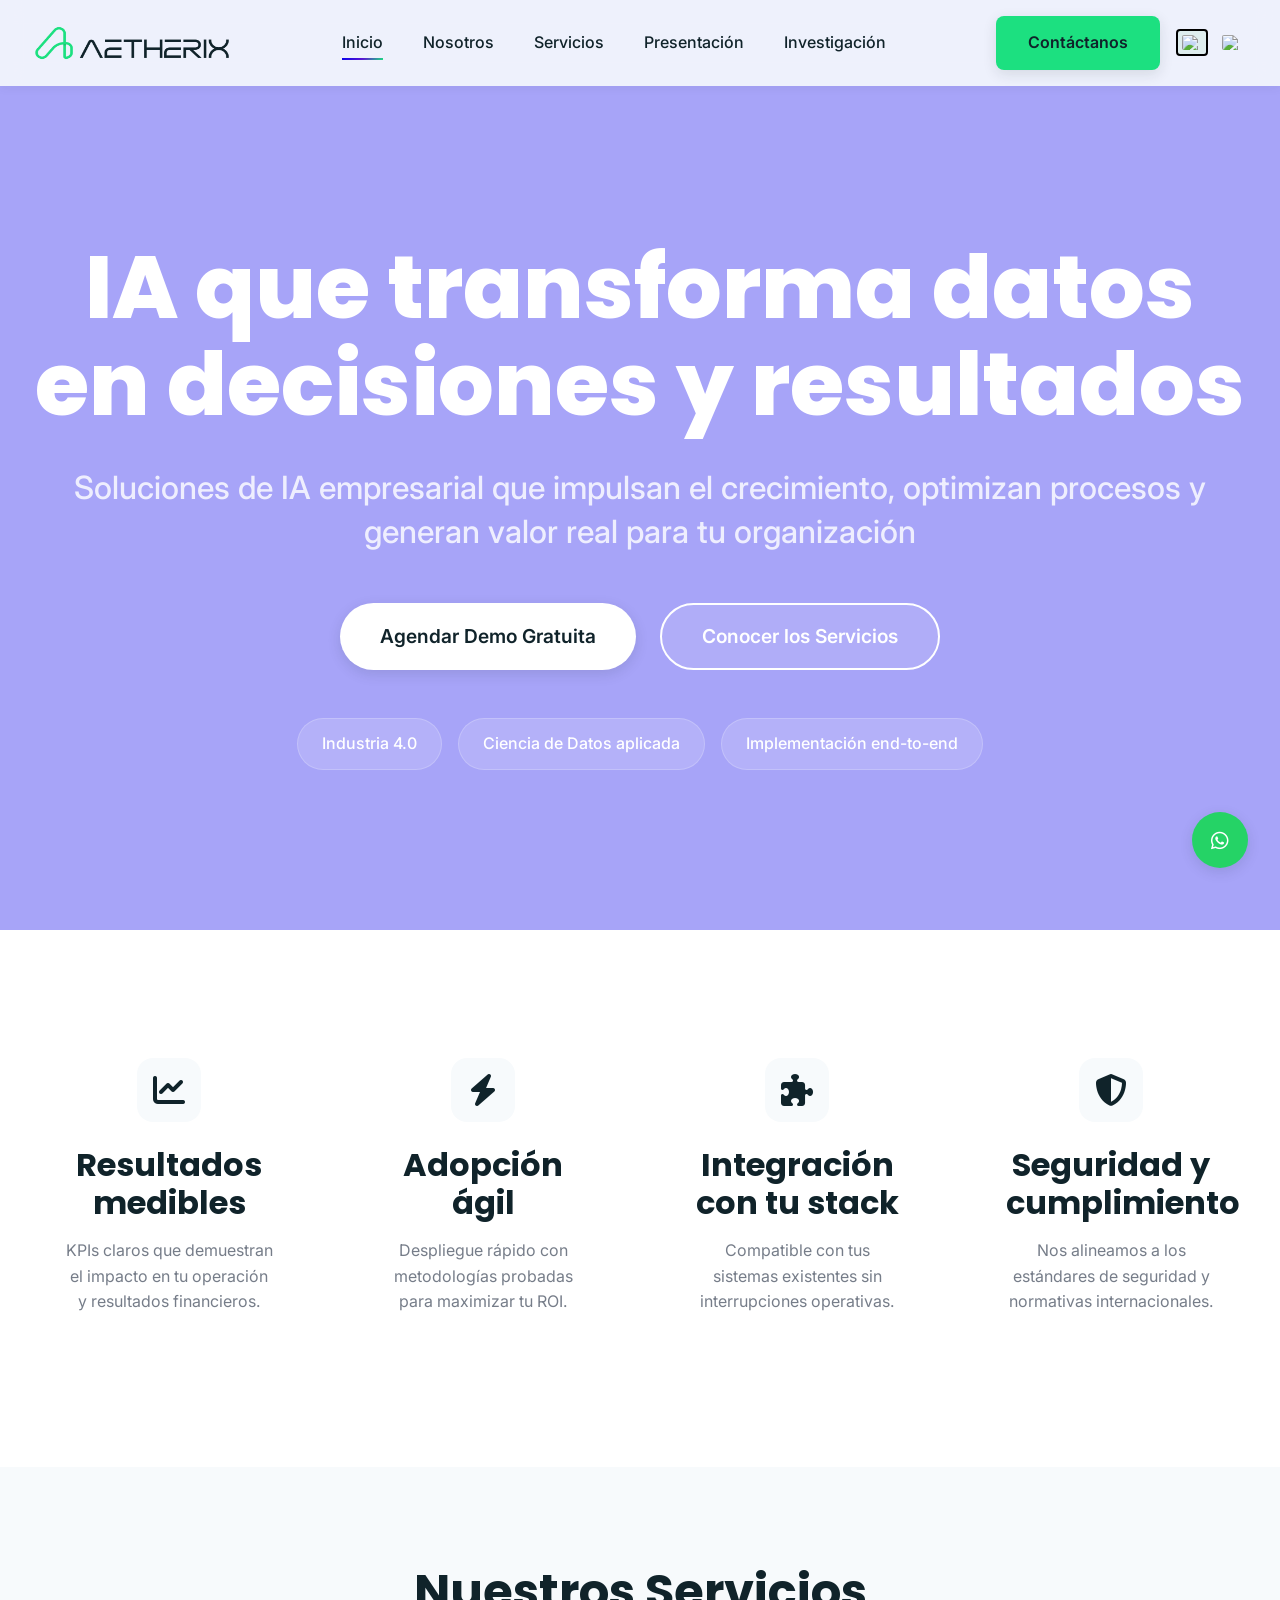
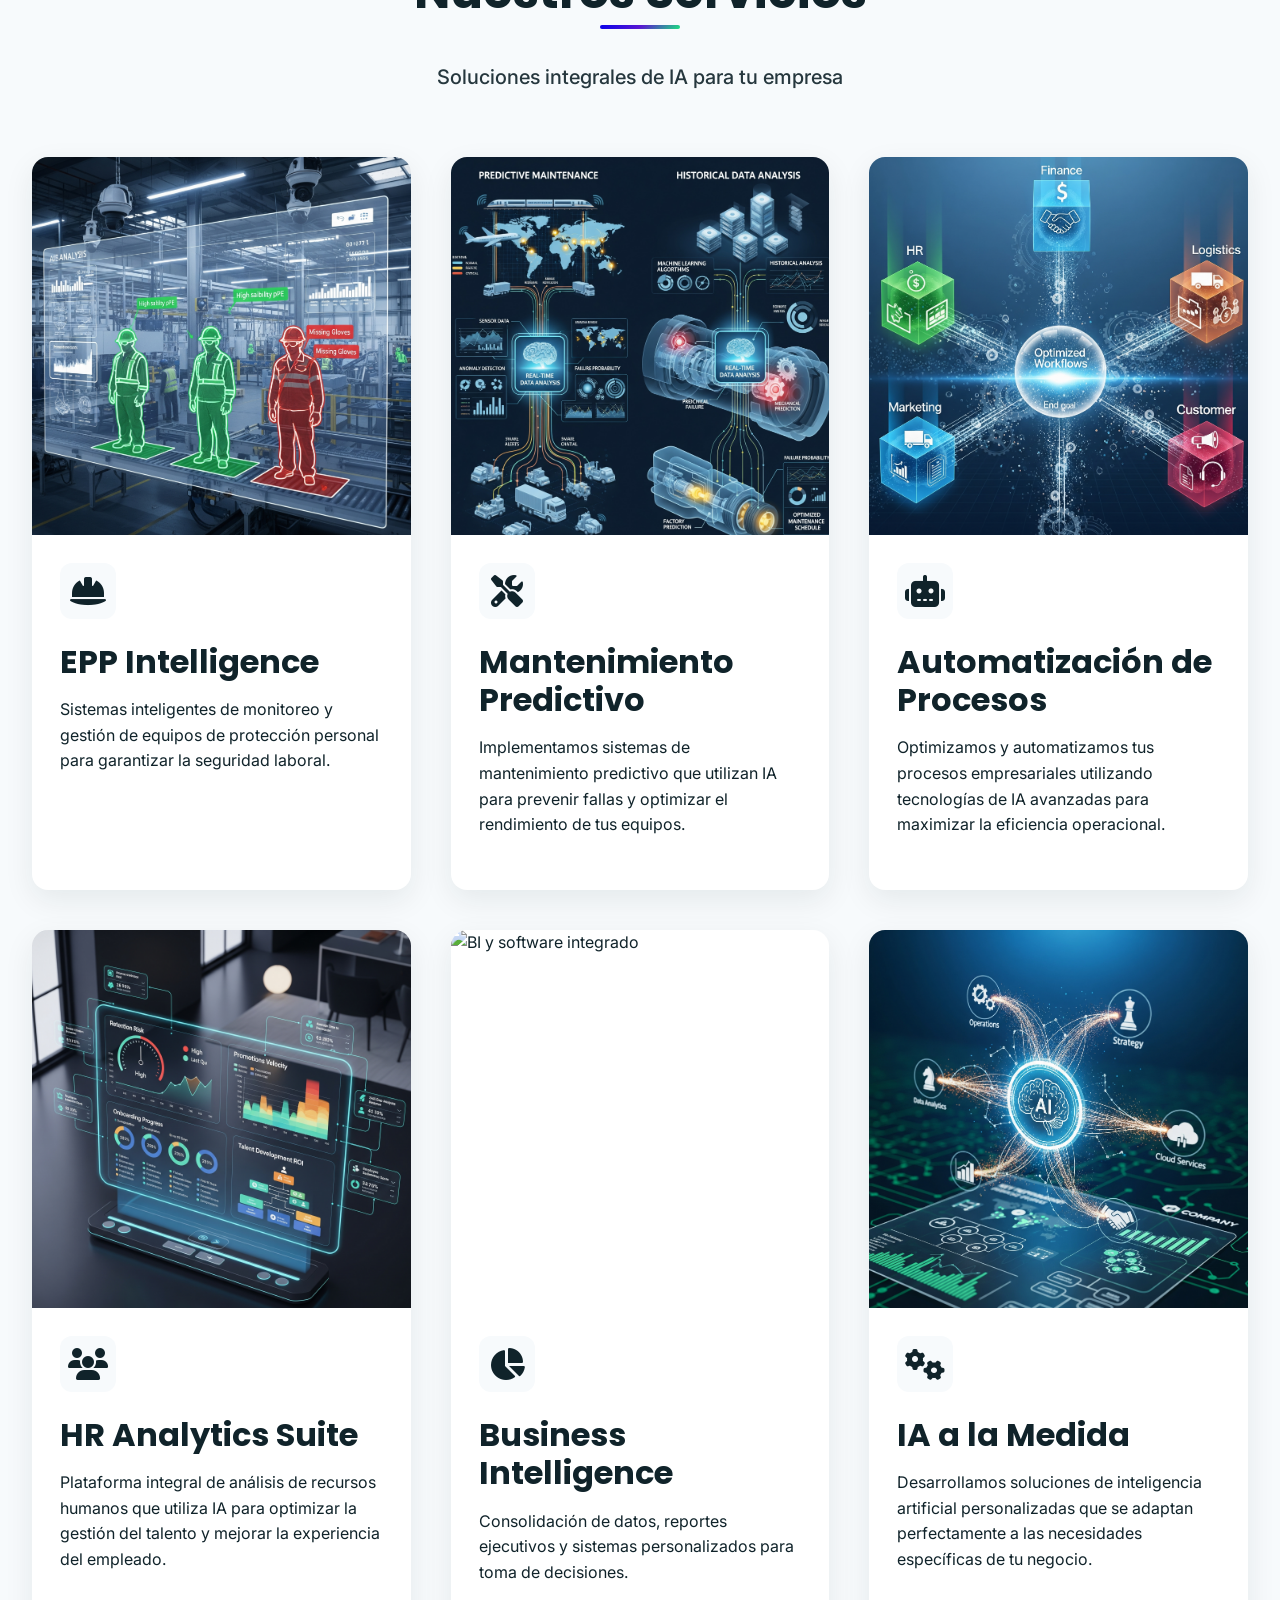
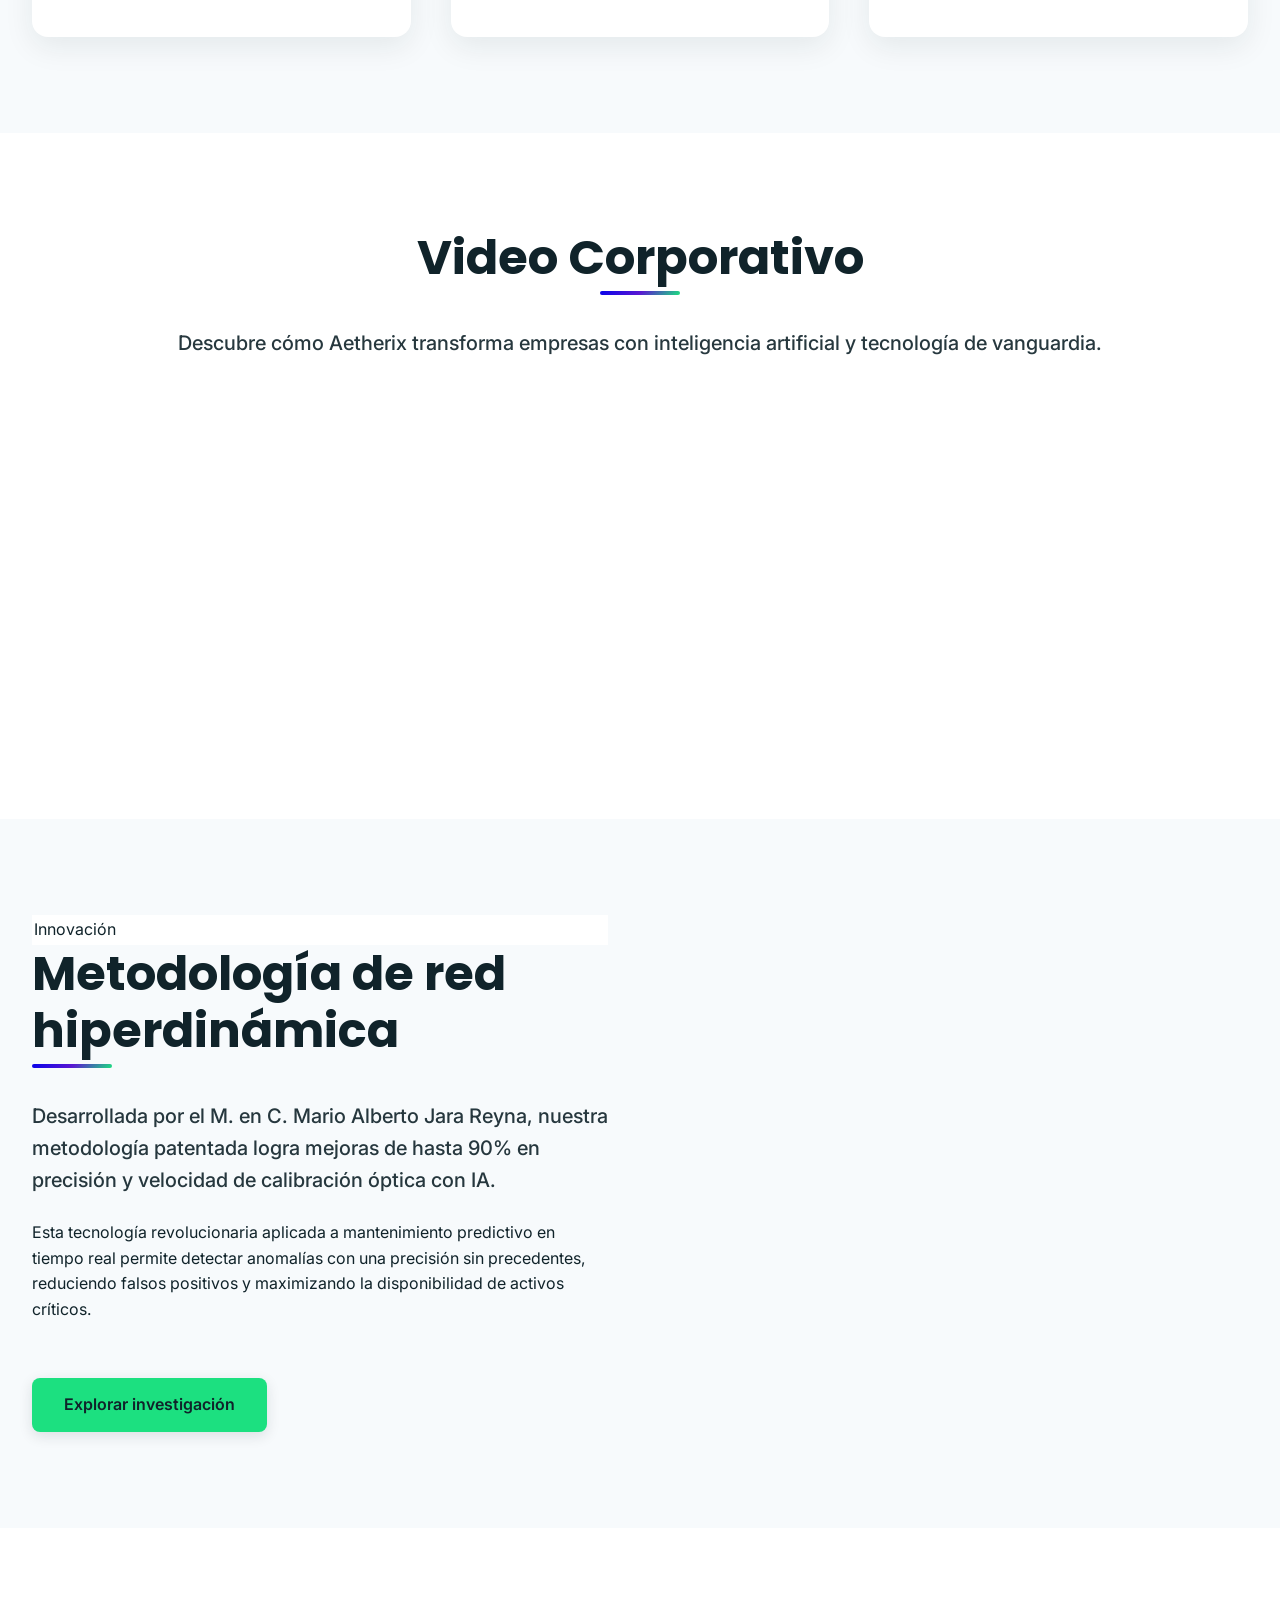
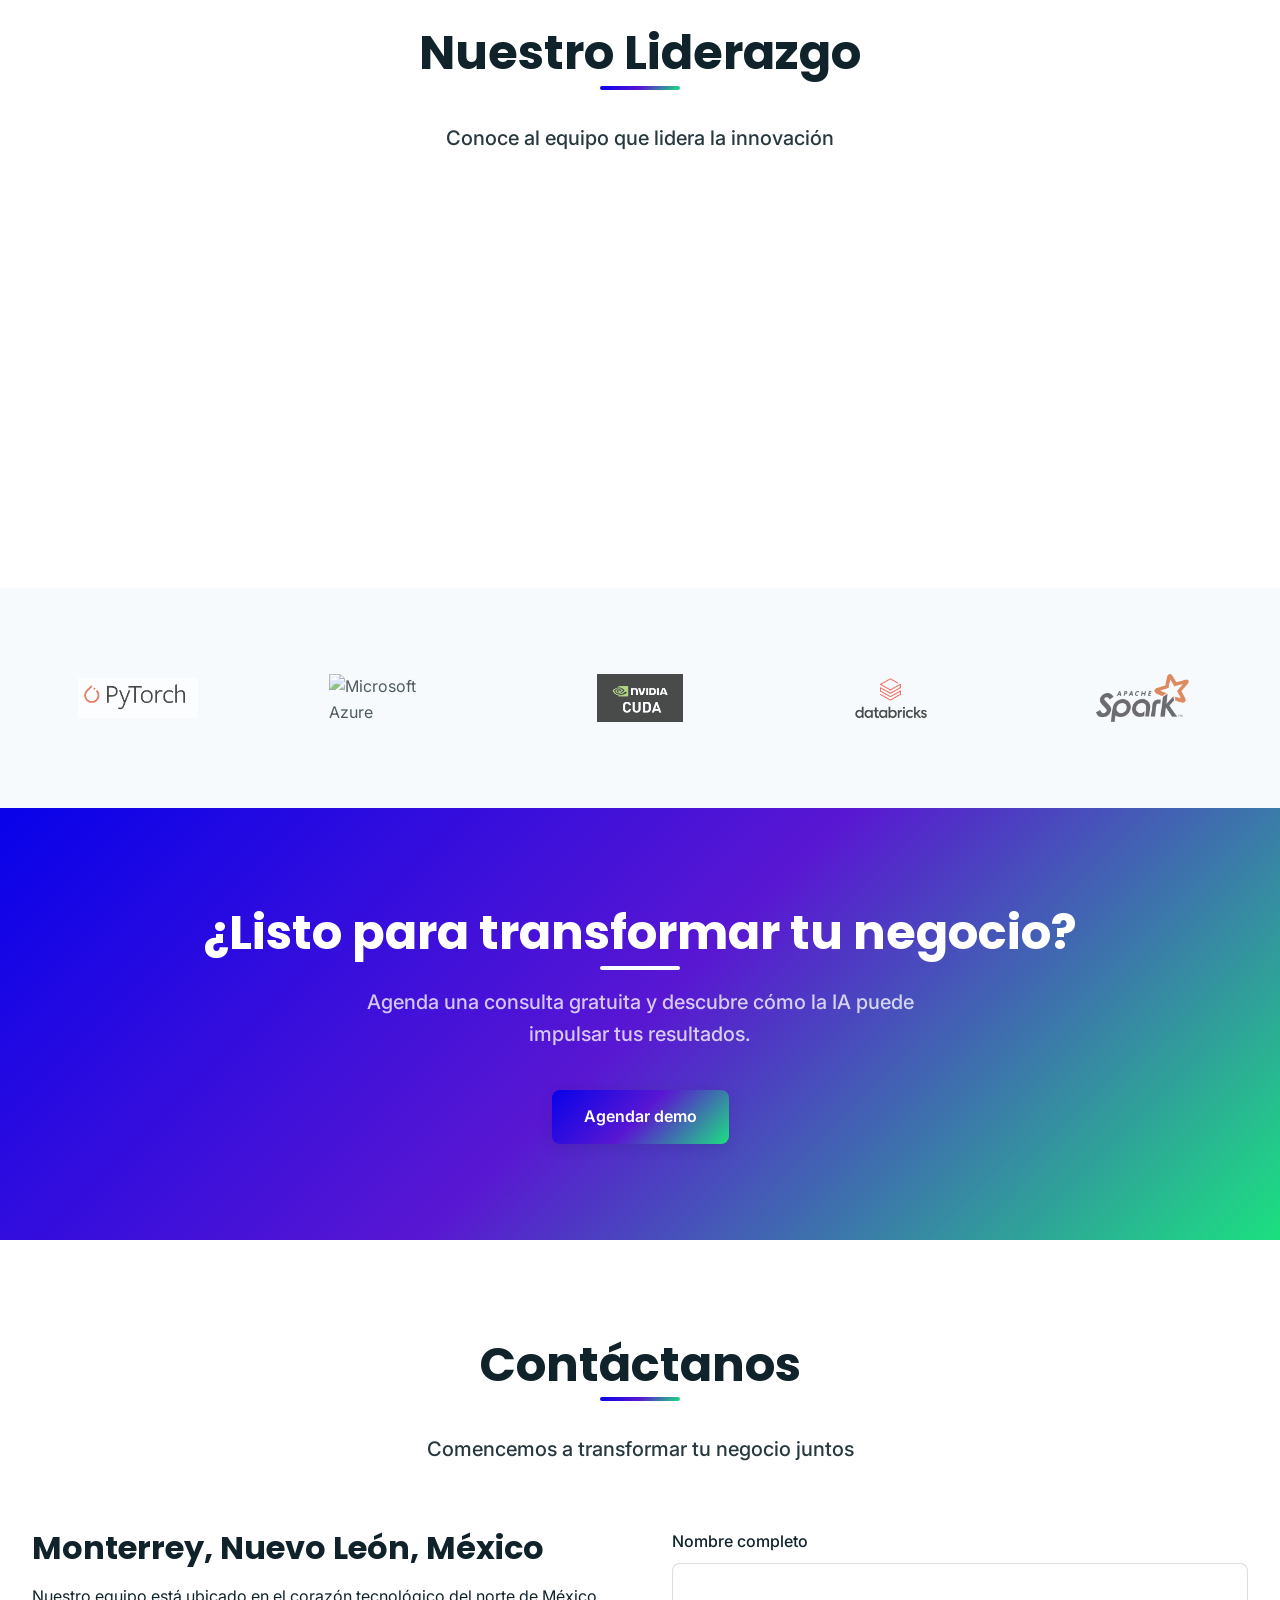
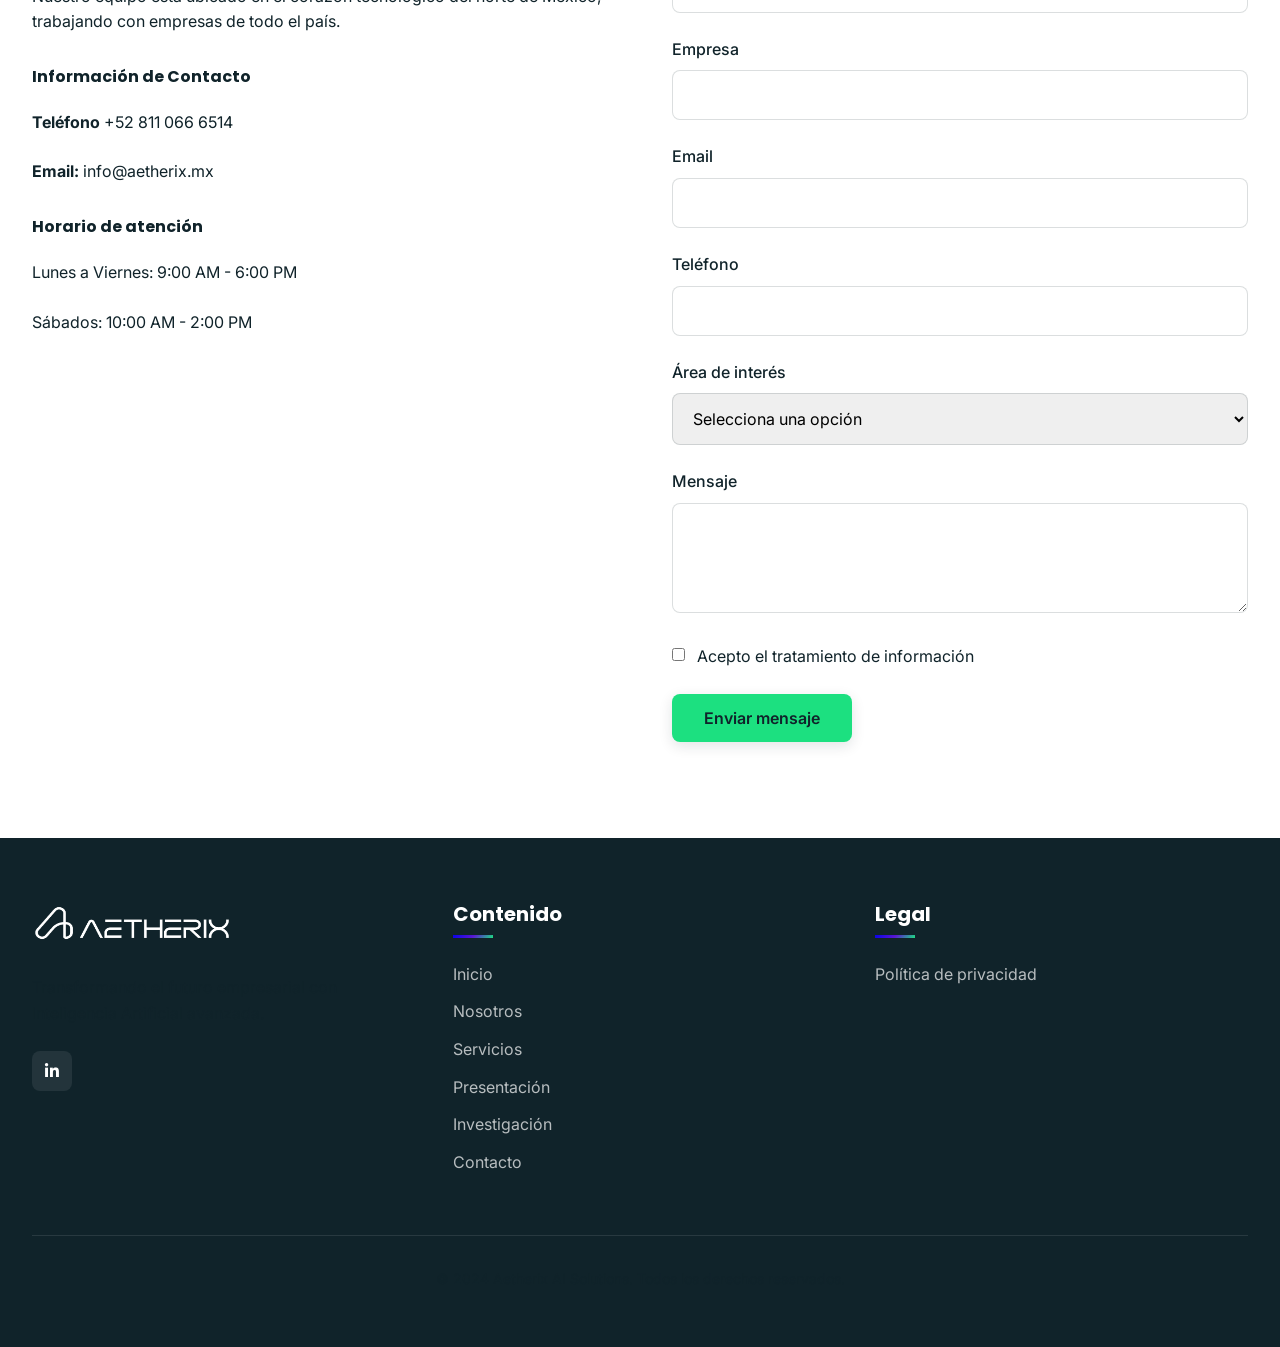
==== commit 209af601: "cambios aetherix" ====
--- a/index.html
+++ b/index.html
@@ -909,18 +909,20 @@
               avanzada.
             </p>
             <div class="social-links">
-              <a href="#" class="social-icon">
+              <a
+                href="https://www.linkedin.com/company/aetherix-ai/"
+                class="social-icon"
+                target="_blank"
+                rel="noopener noreferrer"
+              >
                 <i class="fab fa-linkedin-in"></i>
               </a>
-              <a href="#" class="social-icon">
-                <i class="fab fa-twitter"></i>
-              </a>
-              <a href="#" class="social-icon">
+              <!-- <a href="#" class="social-icon">
                 <i class="fab fa-facebook-f"></i>
               </a>
               <a href="#" class="social-icon">
                 <i class="fab fa-instagram"></i>
-              </a>
+              </a> -->
             </div>
           </div>
           <div>
@@ -935,16 +937,17 @@
               <a href="#investigacion" data-translate="nav-investigacion"
                 >Investigación</a
               >
+              <a href="#contacto" data-translate="footer-contact">Contacto</a>
             </div>
           </div>
 
           <div>
-            <h4 class="footer-heading" data-translate="footer-contact-title">
-              Contacto
+            <h4 class="footer-heading" data-translate="footer-legal-title">
+              Legal
             </h4>
             <div class="footer-links">
-              <a href="#" data-translate="footer-privacy"
-                >Política de privacidad</a
+              <a href="aviso-privacidad.html" data-translate="footer-privacy"
+                >Aviso de Privacidad</a
               >
             </div>
           </div>
@@ -952,7 +955,7 @@
 
         <div class="footer-bottom">
           <p data-translate="footer-rights">
-            © 2024 Aetherix AI Solutions. Todos los derechos reservados.
+            © 2025 Aetherix AI Solutions. Todos los derechos reservados.
           </p>
         </div>
       </div>
--- a/css/index.css
+++ b/css/index.css
@@ -1,54 +1,51 @@
-
 /* Variables CSS */
 :root {
-/* Paleta de marca */
---brand-ink: #10232a;
---brand-mint: #1ce080;
---brand-blue: #0802ea;
---brand-purple: #5917d2;
---brand-slate: #767d89;
---bg: #ffffff;
---bg-soft: #f7fafc;
-
-/* Gradiente firma */
---gradient-brand: linear-gradient(
-    135deg,
-    #0802ea 0%,
-    #5917d2 50%,
-    #1ce080 100%
-);
---gradient-hero: linear-gradient(135deg, #0802ea 0%, #5917d2 100%);
-
-/* Tipografía */
---font-heading: "Poppins", sans-serif;
---font-body: "Inter", sans-serif;
-
-/* Sombras */
---shadow-card: 0 10px 30px rgba(16, 35, 42, 0.08);
---shadow-button: 0 4px 14px rgba(16, 35, 42, 0.12);
---shadow-button-hover: 0 6px 20px rgba(16, 35, 42, 0.15);
-
-/* Transiciones */
---transition-base: all 250ms cubic-bezier(0.2, 0.8, 0.2, 1);
---transition-medium: all 320ms cubic-bezier(0.2, 0.8, 0.2, 1);
---transition-fast: all 150ms cubic-bezier(0.2, 0.8, 0.2, 1);
---transition-hover: transform 200ms cubic-bezier(0.2, 0.8, 0.2, 1),
-    box-shadow 200ms cubic-bezier(0.2, 0.8, 0.2, 1);
+    /* Paleta de marca */
+    --brand-ink: #10232a;
+    --brand-mint: #1ce080;
+    --brand-blue: #0802ea;
+    --brand-purple: #5917d2;
+    --brand-slate: #767d89;
+    --bg: #ffffff;
+    --bg-soft: #f7fafc;
+
+    /* Gradiente firma */
+    --gradient-brand: linear-gradient(135deg,
+            #0802ea 0%,
+            #5917d2 50%,
+            #1ce080 100%);
+    --gradient-hero: linear-gradient(135deg, #0802ea 0%, #5917d2 100%);
+
+    /* Tipografía */
+    --font-heading: "Poppins", sans-serif;
+    --font-body: "Inter", sans-serif;
+
+    /* Sombras */
+    --shadow-card: 0 10px 30px rgba(16, 35, 42, 0.08);
+    --shadow-button: 0 4px 14px rgba(16, 35, 42, 0.12);
+    --shadow-button-hover: 0 6px 20px rgba(16, 35, 42, 0.15);
+
+    /* Transiciones */
+    --transition-base: all 250ms cubic-bezier(0.2, 0.8, 0.2, 1);
+    --transition-medium: all 320ms cubic-bezier(0.2, 0.8, 0.2, 1);
+    --transition-fast: all 150ms cubic-bezier(0.2, 0.8, 0.2, 1);
+    --transition-hover: transform 200ms cubic-bezier(0.2, 0.8, 0.2, 1),
+        box-shadow 200ms cubic-bezier(0.2, 0.8, 0.2, 1);
 }
 
 /* Reset y estilos base */
 * {
-margin: 0;
-padding: 0;
-box-sizing: border-box;
+    margin: 0;
+    padding: 0;
+    box-sizing: border-box;
 }
 
 body {
-font-family: var(--font-body);
-color: var(--brand-ink);
-background-color: var(--bg);
-line-height: 1.6;
-overflow-x: hidden;
+    font-family: var(--font-body);
+    color: var(--brand-ink);
+    background-color: var(--bg);
+    line-height: 1.6;
+    overflow-x: hidden;
 }
 
 h1,
@@ -56,1304 +53,80 @@
 h3,
 h4,
 h5 {
-font-family: var(--font-heading);
-font-weight: 700;
-line-height: 1.2;
-margin-bottom: 1.5rem;
+    font-family: var(--font-heading);
+    font-weight: 700;
+    line-height: 1.2;
+    margin-bottom: 1.5rem;
 }
 
 h1 {
-font-size: clamp(2.5rem, 5vw, 3.75rem);
-font-weight: 800;
+    font-size: clamp(2.5rem, 5vw, 3.75rem);
+    font-weight: 800;
 }
 
 h2 {
-font-size: clamp(2rem, 4vw, 3rem);
-margin-bottom: 2.5rem;
-position: relative;
+    font-size: clamp(2rem, 4vw, 3rem);
+    margin-bottom: 2.5rem;
+    position: relative;
 }
 
 h2:after {
-content: "";
-position: absolute;
-left: 0;
-bottom: -8px;
-width: 80px;
-height: 4px;
-background: var(--gradient-brand);
-border-radius: 2px;
+    content: "";
+    position: absolute;
+    left: 0;
+    bottom: -8px;
+    width: 80px;
+    height: 4px;
+    background: var(--gradient-brand);
+    border-radius: 2px;
 }
 
 h3 {
-font-size: clamp(1.5rem, 3vw, 2rem);
-margin-bottom: 1rem;
+    font-size: clamp(1.5rem, 3vw, 2rem);
+    margin-bottom: 1rem;
 }
 
 p {
-margin-bottom: 1.5rem;
-color: var(--brand-ink);
-font-weight: 400;
+    margin-bottom: 1.5rem;
+    color: var(--brand-ink);
+    font-weight: 400;
 }
 
 .text-lead {
-font-size: 1.25rem;
-font-weight: 500;
-opacity: 0.9;
+    font-size: 1.25rem;
+    font-weight: 500;
+    opacity: 0.9;
 }
 
 .text-secondary {
-color: var(--brand-slate);
-font-weight: 400;
+    color: var(--brand-slate);
+    font-weight: 400;
 }
 
 a {
-color: var(--brand-blue);
-text-decoration: none;
-transition: var(--transition-base);
+    color: var(--brand-blue);
+    text-decoration: none;
+    transition: var(--transition-base);
 }
 
 a:hover {
-color: var(--brand-purple);
+    color: var(--brand-purple);
 }
 
 .container {
-width: 100%;
-max-width: 1280px;
-margin: 0 auto;
-padding: 0 2rem;
+    width: 100%;
+    max-width: 1280px;
+    margin: 0 auto;
+    padding: 0 2rem;
 }
 
 .section {
-padding: 6rem 0;
+    padding: 6rem 0;
 }
 
 .section-header {
-text-align: center;
-margin-bottom: 4rem;
-}
-
-.section-header h2:after {
-left: 50%;
-transform: translateX(-50%);
-}
-
-.btn {
-display: inline-flex;
-align-items: center;
-justify-content: center;
-padding: 0.875rem 2rem;
-border-radius: 8px;
-font-family: var(--font-body);
-font-weight: 600;
-font-size: 1rem;
-cursor: pointer;
-transition: var(--transition-base);
-border: none;
-outline: none;
-}
-
-.btn-primary {
-background: var(--brand-mint);
-color: var(--brand-ink);
-box-shadow: var(--shadow-button);
-}
-
-.btn-primary:hover {
-background: #16c973;
-transform: translateY(-2px);
-box-shadow: var(--shadow-button-hover);
-}
-
-.btn-primary:focus {
-outline: 2px solid var(--brand-blue);
-outline-offset: 2px;
-}
-
-.btn-secondary {
-background: transparent;
-color: var(--brand-ink);
-border: 2px solid var(--brand-ink);
-}
-
-.btn-secondary:hover {
-background: rgba(16, 35, 42, 0.04);
-transform: translateY(-2px);
-}
-
-.btn-white {
-background: white;
-color: var(--brand-ink);
-box-shadow: var(--shadow-button);
-}
-
-.btn-white:hover {
-background: rgba(255, 255, 255, 0.9);
-transform: translateY(-2px);
-box-shadow: var(--shadow-button-hover);
-}
-
-.btn-gradient {
-background: var(--gradient-brand);
-color: white;
-box-shadow: var(--shadow-button);
-position: relative;
-overflow: hidden;
-z-index: 1;
-}
-
-.btn-gradient:before {
-content: "";
-position: absolute;
-top: 0;
-left: 0;
-width: 100%;
-height: 100%;
-background: rgba(255, 255, 255, 0.15);
-opacity: 0;
-transition: var(--transition-base);
-z-index: -1;
-}
-
-.btn-gradient:hover:before {
-opacity: 1;
-}
-
-.chip {
-display: inline-flex;
-padding: 0.375rem 0.875rem;
-border-radius: 50px;
-font-size: 0.875rem;
-font-weight: 500;
-background: var(--bg-soft);
-border: 1px solid rgba(16, 35, 42, 0.1);
-}
-
-.chip-gradient {
-border: 2px solid transparent;
-background-clip: padding-box;
-position: relative;
-background: var(--bg);
-}
-
-.chip-gradient:before {
-content: "";
-position: absolute;
-top: -2px;
-left: -2px;
-right: -2px;
-bottom: -2px;
-background: var(--gradient-brand);
-border-radius: 50px;
-z-index: -1;
-}
-
-.card {
-background: var(--bg);
-border-radius: 16px;
-overflow: hidden;
-transition: var(--transition-base);
-box-shadow: var(--shadow-card);
-height: 100%;
-display: flex;
-flex-direction: column;
-}
-
-.card:hover {
-transform: translateY(-8px);
-box-shadow: 0 20px 40px rgba(16, 35, 42, 0.12);
-}
-
-.card-img {
-width: 100%;
-height: 378px;
-object-fit: cover;
-}
-
-.card-content {
-padding: 1.75rem;
-flex: 1;
-display: flex;
-flex-direction: column;
-}
-
-.card-icon {
-width: 56px;
-height: 56px;
-margin-bottom: 1.5rem;
-display: flex;
-align-items: center;
-justify-content: center;
-background: var(--bg-soft);
-border-radius: 12px;
-transition: var(--transition-base);
-}
-
-.card:hover .card-icon {
-transform: translateY(-6px);
-}
-
-/* Animaciones */
-@keyframes fadeUp {
-from {
-    opacity: 0;
-    transform: translateY(20px);
-}
-to {
-    opacity: 1;
-    transform: translateY(0);
-}
-}
-
-.fade-up {
-animation: fadeUp 700ms cubic-bezier(0.2, 0.8, 0.2, 1) forwards;
-}
-
-.fade-in {
-opacity: 0;
-transition: opacity 500ms ease,
-    transform 500ms cubic-bezier(0.2, 0.8, 0.2, 1);
-}
-
-.fade-in.appear {
-opacity: 1;
-}
-
-/* Navbar */
-.navbar {
-position: fixed;
-top: 0;
-left: 0;
-width: 100%;
-z-index: 1000;
-background: rgba(247, 250, 252, 0.9);
-backdrop-filter: blur(10px);
-padding: 1rem 0;
-transition: var(--transition-base);
-box-shadow: 0 2px 10px rgba(16, 35, 42, 0.05);
-}
-
-.navbar.scrolled {
-padding: 0.75rem 0;
-}
-
-.navbar-container {
-display: flex;
-justify-content: space-between;
-align-items: center;
-}
-
-.navbar-logo {
-height: 42px;
-}
-
-.nav-links {
-display: flex;
-gap: 2.5rem;
-align-items: center;
-}
-
-.nav-links a {
-color: var(--brand-ink);
-font-weight: 500;
-font-size: 1rem;
-position: relative;
-}
-
-.nav-links a:after {
-content: "";
-position: absolute;
-bottom: -4px;
-left: 0;
-width: 0;
-height: 2px;
-background: var(--gradient-brand);
-transition: var(--transition-base);
-}
-
-.nav-links a:hover:after,
-.nav-links a.active:after {
-width: 100%;
-}
-
-.nav-cta {
-display: flex;
-gap: 1rem;
-align-items: center;
-}
-
-.language-switcher {
-display: flex;
-gap: 0.5rem;
-align-items: center;
-}
-
-.lang-btn {
-background: none;
-border: 2px solid transparent;
-border-radius: 4px;
-padding: 4px;
-cursor: pointer;
-transition: all 0.3s ease;
-display: flex;
-align-items: center;
-justify-content: center;
-}
-
-.lang-btn:hover {
-border-color: var(--brand-green);
-}
-
-.lang-btn.active {
-border-color: var(--brand-green);
-background-color: rgba(80, 200, 120, 0.1);
-}
-
-.lang-btn img {
-border-radius: 2px;
-}
-
-.mobile-menu-btn {
-display: none;
-background: none;
-border: none;
-cursor: pointer;
-color: var(--brand-ink);
-}
-
-/* Hero Section */
-.hero {
-padding: 15rem 0 10rem;
-position: relative;
-overflow: hidden;
-color: white;
-min-height: 100vh;
-display: flex;
-align-items: center;
-}
-
-/* Video Background */
-.hero-video {
-position: absolute;
-top: 0;
-left: 0;
-width: 100%;
-height: 100%;
-object-fit: cover;
-z-index: 1;
-}
-
-/* Overlay para mejorar legibilidad */
-.hero-overlay {
-position: absolute;
-top: 0;
-left: 0;
-width: 100%;
-height: 100%;
-background: rgba(10, 2, 234, 0.712); /* Overlay azul semitransparente */
-opacity: 0.5;
-z-index: 2;
-}
-
-.hero-content {
-display: flex;
-align-items: center;
-justify-content: center;
-gap: 4rem;
-position: relative;
-z-index: 3;
-}
-
-.hero-text {
-flex: 1;
-text-align: center;
-max-width: 1500px;
-animation: fadeUp 800ms 100ms cubic-bezier(0.2, 0.8, 0.2, 1) forwards;
-opacity: 0;
-}
-
-.hero-text h1 {
-font-size: clamp(3.5rem, 7vw, 5.5rem);
-font-weight: 800;
-line-height: 1.1;
-margin-bottom: 2rem;
-color: white;
-}
-
-.hero-text .text-lead {
-font-size: clamp(1.4rem, 3vw, 2rem);
-font-weight: 500;
-line-height: 1.4;
-margin-bottom: 3rem;
-color: rgba(255, 255, 255, 0.9);
-}
-
-.hero-cta {
-display: flex;
-gap: 1.5rem;
-margin-top: 3rem;
-justify-content: center;
-flex-wrap: wrap;
-}
-
-.hero-cta .btn {
-font-size: 1.2rem;
-padding: 1rem 2.5rem;
-font-weight: 600;
-border-radius: 50px;
-min-width: 200px;
-}
-
-.hero-badges {
-display: flex;
-flex-wrap: wrap;
-gap: 1rem;
-margin-top: 3rem;
-justify-content: center;
-}
-
-.hero-badges .chip {
-background: rgba(255, 255, 255, 0.15);
-color: white;
-border: 1px solid rgba(255, 255, 255, 0.2);
-font-size: 1rem;
-padding: 0.75rem 1.5rem;
-}
-
-/* Value Propositions */
-.value-props {
-background: var(--bg);
-}
-
-.props-grid {
-display: grid;
-grid-template-columns: repeat(auto-fit, minmax(250px, 1fr));
-gap: 2.5rem;
-}
-
-.prop-card {
-text-align: center;
-padding: 2rem;
-border-radius: 16px;
-transition: var(--transition-base);
-}
-
-.prop-card:hover {
-background: var(--bg-soft);
-}
-
-.prop-icon {
-width: 64px;
-height: 64px;
-margin: 0 auto 1.5rem;
-display: flex;
-align-items: center;
-justify-content: center;
-background: var(--bg-soft);
-border-radius: 16px;
-}
-
-/* Services */
-.services {
-background: var(--bg-soft);
-}
-
-.services-grid {
-display: grid;
-grid-template-columns: repeat(auto-fit, minmax(320px, 1fr));
-gap: 2.5rem;
-}
-
-/* Success Cases */
-.cases-grid {
-display: grid;
-grid-template-columns: repeat(auto-fit, minmax(320px, 1fr));
-gap: 2.5rem;
-}
-
-.case-kpi {
-font-size: 2rem;
-font-weight: 800;
-color: var(--brand-mint);
-margin: 1rem 0;
-}
-
-/* Research */
-.research {
-background: var(--bg-soft);
-}
-
-.research-content {
-display: flex;
-align-items: center;
-gap: 4rem;
-}
-
-.research-text {
-flex: 1;
-}
-
-.research-image {
-flex: 1;
-}
-
-.research-image img {
-width: 100%;
-border-radius: 16px;
-box-shadow: var(--shadow-card);
-}
-
-/* Team */
-.team-grid {
-display: grid;
-grid-template-columns: repeat(auto-fit, minmax(260px, 1fr));
-gap: 2.5rem;
-}
-
-.team-member {
-text-align: center;
-}
-
-.team-photo {
-width: 160px;
-height: 160px;
-border-radius: 50%;
-margin: 0 auto 1.5rem;
-overflow: hidden;
-border: 4px solid var(--bg);
-box-shadow: var(--shadow-card);
-}
-
-.team-photo img {
-width: 100%;
-height: 100%;
-object-fit: cover;
-transition: transform 200ms cubic-bezier(0.2, 0.8, 0.2, 1);
-}
-
-/* Enhanced Team Interactivity */
-.clickable-leader {
-cursor: pointer;
-transition: var(--transition-hover);
-position: relative;
-overflow: visible;
-will-change: transform;
-}
-
-.clickable-leader:hover {
-transform: translateY(-8px);
-box-shadow: 0 15px 40px rgba(16, 35, 42, 0.15);
-}
-
-.team-photo {
-position: relative;
-overflow: hidden;
-transform: translateZ(0); /* Force hardware acceleration */
-will-change: transform;
-}
-
-.hover-overlay {
-position: absolute;
-top: 0;
-left: 0;
-right: 0;
-bottom: 0;
-background: linear-gradient(
-    135deg,
-    rgba(8, 2, 234, 0.9) 0%,
-    rgba(89, 23, 210, 0.9) 100%
-);
-display: flex;
-flex-direction: column;
-align-items: center;
-justify-content: center;
-opacity: 0;
-transition: opacity 150ms cubic-bezier(0.2, 0.8, 0.2, 1);
-color: white;
-font-weight: 600;
-border-radius: 50%;
-will-change: opacity;
-}
-
-.hover-overlay i {
-font-size: 1.5rem;
-margin-bottom: 0.5rem;
-}
-
-.hover-overlay span {
-font-size: 0.875rem;
-text-transform: uppercase;
-letter-spacing: 0.5px;
-}
-
-.clickable-leader:hover .hover-overlay {
-opacity: 1;
-}
-
-.clickable-leader:hover .team-photo img {
-transform: scale(1.1);
-}
-
-/* Premium Modal */
-.leader-modal {
-position: fixed;
-top: 0;
-left: 0;
-width: 100%;
-height: 100%;
-z-index: 9999;
-display: none;
-opacity: 0;
-visibility: hidden;
-transition: all 0.4s cubic-bezier(0.23, 1, 0.32, 1);
-}
-
-.leader-modal.active {
-display: flex;
-opacity: 1;
-visibility: visible;
-}
-
-.modal-backdrop {
-position: absolute;
-top: 0;
-left: 0;
-width: 100%;
-height: 100%;
-background: rgba(16, 35, 42, 0.8);
-backdrop-filter: blur(10px);
-animation: backdropFadeIn 0.4s ease-out;
-}
-
-.modal-content {
-position: relative;
-margin: auto;
-max-width: 800px;
-width: 90%;
-max-height: 90vh;
-background: white;
-border-radius: 24px;
-overflow: hidden;
-box-shadow: 0 25px 100px rgba(16, 35, 42, 0.3);
-animation: modalSlideIn 0.5s cubic-bezier(0.23, 1, 0.32, 1);
-position: relative;
-}
-
-.modal-close {
-position: absolute;
-top: 1.5rem;
-right: 1.5rem;
-width: 40px;
-height: 40px;
-background: rgba(255, 255, 255, 0.9);
-border: none;
-border-radius: 50%;
-display: flex;
-align-items: center;
-justify-content: center;
-cursor: pointer;
-transition: var(--transition-base);
-z-index: 10;
-backdrop-filter: blur(10px);
-}
-
-.modal-close:hover {
-background: white;
-transform: scale(1.1);
-}
-
-.modal-close i {
-font-size: 1.2rem;
-color: var(--brand-ink);
-}
-
-/* Modal Body Styles */
-.modal-body {
-padding: 3rem;
-overflow-y: auto;
-max-height: 90vh;
-}
-
-.modal-header {
-text-align: center;
-margin-bottom: 2.5rem;
-position: relative;
-}
-
-.modal-header::before {
-content: "";
-position: absolute;
-top: -3rem;
-left: 0;
-right: 0;
-height: 6px;
-background: var(--gradient-brand);
-}
-
-.modal-avatar {
-width: 120px;
-height: 120px;
-border-radius: 50%;
-margin: 0 auto 1.5rem;
-overflow: hidden;
-border: 4px solid white;
-box-shadow: 0 10px 30px rgba(16, 35, 42, 0.2);
-}
-
-.modal-avatar img {
-width: 100%;
-height: 100%;
-object-fit: cover;
-}
-
-.modal-name {
-font-size: 2.2rem;
-font-weight: 700;
-background: var(--gradient-brand);
--webkit-background-clip: text;
--webkit-text-fill-color: transparent;
-background-clip: text;
-margin-bottom: 0.5rem;
-}
-
-.modal-title {
-font-size: 1.2rem;
-color: var(--brand-slate);
-font-weight: 500;
-margin-bottom: 1rem;
-}
-
-.modal-subtitle {
-font-size: 1.1rem;
-color: var(--brand-slate);
-font-style: italic;
-margin-bottom: 2rem;
-}
-
-.modal-description {
-font-size: 1.1rem;
-line-height: 1.7;
-color: var(--brand-ink);
-margin-bottom: 2.5rem;
-text-align: justify;
-}
-
-.expertise-section {
-margin-bottom: 2.5rem;
-}
-
-.expertise-section h4 {
-font-size: 1.3rem;
-font-weight: 600;
-margin-bottom: 1.5rem;
-color: var(--brand-ink);
-}
-
-.expertise-grid {
-display: grid;
-grid-template-columns: repeat(auto-fit, minmax(200px, 1fr));
-gap: 1rem;
-}
-
-.expertise-item {
-display: flex;
-align-items: center;
-padding: 1rem;
-background: rgba(28, 224, 128, 0.08);
-border-radius: 12px;
-border-left: 3px solid var(--brand-mint);
-transition: var(--transition-base);
-}
-
-.expertise-item:hover {
-background: rgba(28, 224, 128, 0.12);
-transform: translateX(5px);
-}
-
-.expertise-item i {
-color: var(--brand-blue);
-margin-right: 0.75rem;
-font-size: 1.2rem;
-}
-
-.expertise-item span {
-font-weight: 500;
-color: var(--brand-ink);
-}
-
-.achievements-section {
-background: linear-gradient(
-    135deg,
-    rgba(8, 2, 234, 0.04) 0%,
-    rgba(28, 224, 128, 0.04) 100%
-);
-padding: 2rem;
-border-radius: 16px;
-margin-bottom: 2rem;
-border-left: 4px solid var(--brand-blue);
-}
-
-.achievements-section h4 {
-font-size: 1.3rem;
-font-weight: 600;
-margin-bottom: 1.5rem;
-color: var(--brand-ink);
-}
-
-.achievements-list {
-list-style: none;
-padding: 0;
-margin: 0;
-}
-
-.achievements-list li {
-padding: 0.75rem 0;
-position: relative;
-padding-left: 2rem;
-color: var(--brand-ink);
-line-height: 1.6;
-border-bottom: 1px solid rgba(28, 224, 128, 0.1);
-}
-
-.achievements-list li:last-child {
-border-bottom: none;
-}
-
-.achievements-list li::before {
-content: "✓";
-position: absolute;
-left: 0;
-top: 0.75rem;
-color: var(--brand-mint);
-font-weight: bold;
-font-size: 1.1rem;
-}
-
-.modal-linkedin {
-text-align: center;
-padding-top: 2rem;
-border-top: 1px solid rgba(28, 224, 128, 0.1);
-}
-
-.linkedin-btn {
-display: inline-flex;
-align-items: center;
-padding: 1rem 2rem;
-background: linear-gradient(
-    135deg,
-    var(--brand-blue) 0%,
-    var(--brand-purple) 100%
-);
-color: white;
-text-decoration: none;
-border-radius: 50px;
-font-weight: 600;
-transition: var(--transition-base);
-box-shadow: var(--shadow-button);
-font-size: 1.1rem;
-}
-
-.linkedin-btn:hover {
-transform: translateY(-2px);
-box-shadow: var(--shadow-button-hover);
-color: white;
-}
-
-.linkedin-btn i {
-margin-right: 0.75rem;
-font-size: 1.2rem;
-}
-
-/* Animations */
-@keyframes backdropFadeIn {
-from {
-    opacity: 0;
-}
-to {
-    opacity: 1;
-}
-}
-
-@keyframes modalSlideIn {
-from {
-    opacity: 0;
-    transform: scale(0.8) translateY(50px);
-}
-to {
-    opacity: 1;
-    transform: scale(1) translateY(0);
-}
-}
-
-.team-social {
-margin-top: 1rem;
-display: flex;
-justify-content: center;
-}
-
-/* Integrations */
-.integrations {
-background: var(--bg-soft);
-padding: 4rem 0;
-}
-
-.logos-grid {
-display: grid;
-grid-template-columns: repeat(auto-fit, minmax(120px, 1fr));
-gap: 2rem 2.5rem;
-justify-items: center;
-align-items: center;
-opacity: 0.7;
-padding: 1rem 0;
-}
-
-.logo-item {
-display: flex;
-align-items: center;
-justify-content: center;
-height: 60px;
-max-width: 160px;
-width: 100%;
-padding: 0.5rem 1rem;
-background: none;
-}
-
-.logo-item img {
-max-height: 48px;
-max-width: 120px;
-width: auto;
-height: auto;
-object-fit: contain;
-filter: grayscale(0.2) contrast(1.1);
-transition: filter 0.2s;
-}
-.logo-item img:hover {
-filter: grayscale(0) contrast(1.2)
-    drop-shadow(0 2px 8px rgba(8, 2, 234, 0.08));
-}
-
-/* CTA Section */
-.cta-section {
-background: var(--gradient-brand);
-color: white;
-padding: 6rem 0;
-text-align: center;
-}
-
-.cta-section h2 {
-color: white;
-margin-bottom: 1.5rem;
-}
-
-.cta-section h2:after {
-background: white;
-left: 50%;
-transform: translateX(-50%);
-}
-
-.cta-section p {
-color: rgba(255, 255, 255, 0.85);
-max-width: 600px;
-margin: 0 auto 2.5rem;
-}
-
-/* Contact */
-.contact-container {
-display: flex;
-gap: 4rem;
-}
-
-.contact-info {
-flex: 1;
-}
-
-.contact-form {
-flex: 1;
-}
-
-.form-group {
-margin-bottom: 1.5rem;
-}
-
-.form-label {
-display: block;
-margin-bottom: 0.5rem;
-font-weight: 500;
-}
-
-.form-control {
-width: 100%;
-padding: 0.875rem 1rem;
-border: 1px solid rgba(16, 35, 42, 0.15);
-border-radius: 8px;
-font-family: var(--font-body);
-font-size: 1rem;
-transition: var(--transition-base);
-}
-
-.form-control:focus {
-outline: none;
-border-color: var(--brand-blue);
-box-shadow: 0 0 0 3px rgba(8, 2, 234, 0.15);
-}
-
-.form-check {
-display: flex;
-align-items: flex-start;
-gap: 0.75rem;
-margin-bottom: 1.5rem;
-}
-
-.form-check input {
-margin-top: 0.25rem;
-}
-
-/* Footer */
-.footer {
-background: var(--brand-ink);
-color: white;
-padding: 4rem 0 2rem;
-}
-
-.footer-grid {
-display: grid;
-grid-template-columns: repeat(auto-fit, minmax(200px, 1fr));
-gap: 3rem;
-margin-bottom: 3rem;
-}
-
-.footer-logo {
-height: 42px;
-margin-bottom: 1.5rem;
-}
-
-.footer-heading {
-color: white;
-font-size: 1.25rem;
-margin-bottom: 1.5rem;
-position: relative;
-padding-bottom: 0.75rem;
-}
-
-.footer-heading:after {
-content: "";
-position: absolute;
-bottom: 0;
-left: 0;
-width: 40px;
-height: 3px;
-background: var(--gradient-brand);
-}
-
-.footer-links a {
-display: block;
-color: rgba(255, 255, 255, 0.7);
-margin-bottom: 0.75rem;
-transition: var(--transition-base);
-}
-
-.footer-links a:hover {
-color: var(--brand-mint);
-}
-
-.footer-bottom {
-border-top: 1px solid rgba(255, 255, 255, 0.1);
-padding-top: 2rem;
-text-align: center;
-color: rgba(255, 255, 255, 0.6);
-font-size: 0.875rem;
-}
-
-.social-links {
-display: flex;
-gap: 1rem;
-margin-top: 1rem;
-}
-
-.social-icon {
-width: 40px;
-height: 40px;
-display: flex;
-align-items: center;
-justify-content: center;
-background: rgba(255, 255, 255, 0.08);
-border-radius: 8px;
-transition: var(--transition-base);
-color: white;
-}
-
-.social-icon:hover {
-background: var(--brand-blue);
-transform: translateY(-2px);
-color: white;
-}
-
-/* Sticky CTA */
-.sticky-cta {
-position: fixed;
-bottom: 2rem;
-right: 2rem;
-z-index: 999;
-display: flex;
-gap: 1rem;
-}
-
-.whatsapp-btn {
-width: 56px;
-height: 56px;
-border-radius: 50%;
-background: #25d366;
-display: flex;
-align-items: center;
-justify-content: center;
-box-shadow: var(--shadow-button);
-transition: var(--transition-base);
-animation: pulse 2s infinite;
-}
-
-.whatsapp-btn:hover {
-transform: translateY(-3px) scale(1.05);
-box-shadow: 0 10px 25px rgba(37, 211, 102, 0.3);
-}
-
-@keyframes pulse {
-0% {
-    box-shadow: 0 0 0 0 rgba(37, 211, 102, 0.4);
-}
-70% {
-    box-shadow: 0 0 0 12px rgba(37, 211, 102, 0);
-}
-100% {
-    box-shadow: 0 0 0 0 rgba(37, 211, 102, 0);
-}
-}
-
-/* Responsive Design */
-@media (max-width: 1200px) {
-.hero-content {
-    gap: 3rem;
-}
-
-.research-content {
-    gap: 3rem;
-}
-}
-
-@media (max-width: 1024px) {
-.hero-content,
-.research-content {
-    flex-direction: column;
-}
-
-.hero-text {
     text-align: center;
-}
-
-.hero-cta,
-.hero-badges {
-    justify-content: center;
-}
-}
-
-@media (max-width: 900px) {
-.contact-container {
-    flex-direction: column;
-}
-
-.team-grid {
-    grid-template-columns: repeat(auto-fit, minmax(220px, 1fr));
-}
-}
-
-@media (max-width: 768px) {
-.section {
-    padding: 4rem 0;
-}
-/* Ocultar botones de WhatsApp, Agendar demo y Contáctanos en móvil */
-.sticky-cta,
-.btn-primary[href*="contacto"],
-.btn-primary[href*="Agendar"],
-.btn.btn-primary,
-.whatsapp-btn {
-    display: none !important;
-}
-
-.nav-links {
-    display: none;
-    position: absolute;
-    top: 100%;
-    left: 0;
-    width: 100%;
-    background: white;
-    flex-direction: column;
-    padding: 2rem;
-    box-shadow: 0 10px 20px rgba(0, 0, 0, 0.1);
-    gap: 1.5rem;
-}
-
-.nav-links.active {
-    display: flex;
-}
-
-.mobile-menu-btn {
-    display: block;
-    z-index: 1001;
-}
-
-.language-switcher {
-    gap: 0.3rem;
-}
-
-.lang-btn {
-    padding: 2px;
-}
-
-.lang-btn img {
-    width: 16px;
-    height: 12px;
-}
-
-.hero {
-    padding: 9rem 0 4rem;
-    min-height: 80vh;
-}
-
-/* Ajustar overlay en móvil para mejor legibilidad */
-.hero-overlay {
-    background: rgba(8, 2, 234, 0.8);
-}
-
-.hero-cta {
-    flex-direction: column;
-}
-
-.hero-badges {
-    justify-content: center;
-}
-
-.sticky-cta {
-    bottom: 1rem;
-    right: 1rem;
-}
-
-.sticky-cta .btn {
-    padding: 0.75rem 1.5rem;
-    font-size: 0.9rem;
-}
-
-.whatsapp-btn {
-    width: 48px;
-    height: 48px;
-}
-
-.footer-grid {
-    grid-template-columns: 1fr;
-    gap: 2rem;
-}
-}
-
-@media (max-width: 576px) {
-.container {
-    padding: 0 1.5rem;
+    margin-bottom: 4rem;
 }
 
 .section-header h2:after {
@@ -1361,104 +134,1332 @@
     transform: translateX(-50%);
 }
 
+.btn {
+    display: inline-flex;
+    align-items: center;
+    justify-content: center;
+    padding: 0.875rem 2rem;
+    border-radius: 8px;
+    font-family: var(--font-body);
+    font-weight: 600;
+    font-size: 1rem;
+    cursor: pointer;
+    transition: var(--transition-base);
+    border: none;
+    outline: none;
+}
+
+.btn-primary {
+    background: var(--brand-mint);
+    color: var(--brand-ink);
+    box-shadow: var(--shadow-button);
+}
+
+.btn-primary:hover {
+    background: #16c973;
+    transform: translateY(-2px);
+    box-shadow: var(--shadow-button-hover);
+}
+
+.btn-primary:focus {
+    outline: 2px solid var(--brand-blue);
+    outline-offset: 2px;
+}
+
+.btn-secondary {
+    background: transparent;
+    color: var(--brand-ink);
+    border: 2px solid var(--brand-ink);
+}
+
+.btn-secondary:hover {
+    background: rgba(16, 35, 42, 0.04);
+    transform: translateY(-2px);
+}
+
+.btn-white {
+    background: white;
+    color: var(--brand-ink);
+    box-shadow: var(--shadow-button);
+}
+
+.btn-white:hover {
+    background: rgba(255, 255, 255, 0.9);
+    transform: translateY(-2px);
+    box-shadow: var(--shadow-button-hover);
+}
+
+.btn-gradient {
+    background: var(--gradient-brand);
+    color: white;
+    box-shadow: var(--shadow-button);
+    position: relative;
+    overflow: hidden;
+    z-index: 1;
+}
+
+.btn-gradient:before {
+    content: "";
+    position: absolute;
+    top: 0;
+    left: 0;
+    width: 100%;
+    height: 100%;
+    background: rgba(255, 255, 255, 0.15);
+    opacity: 0;
+    transition: var(--transition-base);
+    z-index: -1;
+}
+
+.btn-gradient:hover:before {
+    opacity: 1;
+}
+
+.chip {
+    display: inline-flex;
+    padding: 0.375rem 0.875rem;
+    border-radius: 50px;
+    font-size: 0.875rem;
+    font-weight: 500;
+    background: var(--bg-soft);
+    border: 1px solid rgba(16, 35, 42, 0.1);
+}
+
+.chip-gradient {
+    border: 2px solid transparent;
+    background-clip: padding-box;
+    position: relative;
+    background: var(--bg);
+}
+
+.chip-gradient:before {
+    content: "";
+    position: absolute;
+    top: -2px;
+    left: -2px;
+    right: -2px;
+    bottom: -2px;
+    background: var(--gradient-brand);
+    border-radius: 50px;
+    z-index: -1;
+}
+
+.card {
+    background: var(--bg);
+    border-radius: 16px;
+    overflow: hidden;
+    transition: var(--transition-base);
+    box-shadow: var(--shadow-card);
+    height: 100%;
+    display: flex;
+    flex-direction: column;
+}
+
+.card:hover {
+    transform: translateY(-8px);
+    box-shadow: 0 20px 40px rgba(16, 35, 42, 0.12);
+}
+
+.card-img {
+    width: 100%;
+    height: 378px;
+    object-fit: cover;
+}
+
+.card-content {
+    padding: 1.75rem;
+    flex: 1;
+    display: flex;
+    flex-direction: column;
+}
+
+.card-icon {
+    width: 56px;
+    height: 56px;
+    margin-bottom: 1.5rem;
+    display: flex;
+    align-items: center;
+    justify-content: center;
+    background: var(--bg-soft);
+    border-radius: 12px;
+    transition: var(--transition-base);
+}
+
+.card:hover .card-icon {
+    transform: translateY(-6px);
+}
+
+/* Animaciones */
+@keyframes fadeUp {
+    from {
+        opacity: 0;
+        transform: translateY(20px);
+    }
+
+    to {
+        opacity: 1;
+        transform: translateY(0);
+    }
+}
+
+.fade-up {
+    animation: fadeUp 700ms cubic-bezier(0.2, 0.8, 0.2, 1) forwards;
+}
+
+.fade-in {
+    opacity: 0;
+    transition: opacity 500ms ease,
+        transform 500ms cubic-bezier(0.2, 0.8, 0.2, 1);
+}
+
+.fade-in.appear {
+    opacity: 1;
+}
+
+/* Navbar */
+.navbar {
+    position: fixed;
+    top: 0;
+    left: 0;
+    width: 100%;
+    z-index: 1000;
+    background: rgba(247, 250, 252, 0.9);
+    backdrop-filter: blur(10px);
+    padding: 1rem 0;
+    transition: var(--transition-base);
+    box-shadow: 0 2px 10px rgba(16, 35, 42, 0.05);
+}
+
+.navbar.scrolled {
+    padding: 0.75rem 0;
+}
+
+.navbar-container {
+    display: flex;
+    justify-content: space-between;
+    align-items: center;
+}
+
+.navbar-logo {
+    height: 42px;
+}
+
+.nav-links {
+    display: flex;
+    gap: 2.5rem;
+    align-items: center;
+}
+
+.nav-links a {
+    color: var(--brand-ink);
+    font-weight: 500;
+    font-size: 1rem;
+    position: relative;
+}
+
+.nav-links a:after {
+    content: "";
+    position: absolute;
+    bottom: -4px;
+    left: 0;
+    width: 0;
+    height: 2px;
+    background: var(--gradient-brand);
+    transition: var(--transition-base);
+}
+
+.nav-links a:hover:after,
+.nav-links a.active:after {
+    width: 100%;
+}
+
+.nav-cta {
+    display: flex;
+    gap: 1rem;
+    align-items: center;
+}
+
+.language-switcher {
+    display: flex;
+    gap: 0.5rem;
+    align-items: center;
+}
+
+.lang-btn {
+    background: none;
+    border: 2px solid transparent;
+    border-radius: 4px;
+    padding: 4px;
+    cursor: pointer;
+    transition: all 0.3s ease;
+    display: flex;
+    align-items: center;
+    justify-content: center;
+}
+
+.lang-btn:hover {
+    border-color: var(--brand-green);
+}
+
+.lang-btn.active {
+    border-color: var(--brand-green);
+    background-color: rgba(80, 200, 120, 0.1);
+}
+
+.lang-btn img {
+    border-radius: 2px;
+}
+
+.mobile-menu-btn {
+    display: none;
+    background: none;
+    border: none;
+    cursor: pointer;
+    color: var(--brand-ink);
+}
+
+/* Hero Section */
+.hero {
+    padding: 15rem 0 10rem;
+    position: relative;
+    overflow: hidden;
+    color: white;
+    min-height: 100vh;
+    display: flex;
+    align-items: center;
+}
+
+/* Video Background */
+.hero-video {
+    position: absolute;
+    top: 0;
+    left: 0;
+    width: 100%;
+    height: 100%;
+    object-fit: cover;
+    z-index: 1;
+}
+
+/* Overlay para mejorar legibilidad */
+.hero-overlay {
+    position: absolute;
+    top: 0;
+    left: 0;
+    width: 100%;
+    height: 100%;
+    background: rgba(10, 2, 234, 0.712);
+    /* Overlay azul semitransparente */
+    opacity: 0.5;
+    z-index: 2;
+}
+
+.hero-content {
+    display: flex;
+    align-items: center;
+    justify-content: center;
+    gap: 4rem;
+    position: relative;
+    z-index: 3;
+}
+
+.hero-text {
+    flex: 1;
+    text-align: center;
+    max-width: 1500px;
+    animation: fadeUp 800ms 100ms cubic-bezier(0.2, 0.8, 0.2, 1) forwards;
+    opacity: 0;
+}
+
 .hero-text h1 {
+    font-size: clamp(3.5rem, 7vw, 5.5rem);
+    font-weight: 800;
+    line-height: 1.1;
+    margin-bottom: 2rem;
+    color: white;
+}
+
+.hero-text .text-lead {
+    font-size: clamp(1.4rem, 3vw, 2rem);
+    font-weight: 500;
+    line-height: 1.4;
+    margin-bottom: 3rem;
+    color: rgba(255, 255, 255, 0.9);
+}
+
+.hero-cta {
+    display: flex;
+    gap: 1.5rem;
+    margin-top: 3rem;
+    justify-content: center;
+    flex-wrap: wrap;
+}
+
+.hero-cta .btn {
+    font-size: 1.2rem;
+    padding: 1rem 2.5rem;
+    font-weight: 600;
+    border-radius: 50px;
+    min-width: 200px;
+}
+
+.hero-badges {
+    display: flex;
+    flex-wrap: wrap;
+    gap: 1rem;
+    margin-top: 3rem;
+    justify-content: center;
+}
+
+.hero-badges .chip {
+    background: rgba(255, 255, 255, 0.15);
+    color: white;
+    border: 1px solid rgba(255, 255, 255, 0.2);
+    font-size: 1rem;
+    padding: 0.75rem 1.5rem;
+}
+
+/* Value Propositions */
+.value-props {
+    background: var(--bg);
+}
+
+.props-grid {
+    display: grid;
+    grid-template-columns: repeat(auto-fit, minmax(250px, 1fr));
+    gap: 2.5rem;
+}
+
+.prop-card {
+    text-align: center;
+    padding: 2rem;
+    border-radius: 16px;
+    transition: var(--transition-base);
+}
+
+.prop-card:hover {
+    background: var(--bg-soft);
+}
+
+.prop-icon {
+    width: 64px;
+    height: 64px;
+    margin: 0 auto 1.5rem;
+    display: flex;
+    align-items: center;
+    justify-content: center;
+    background: var(--bg-soft);
+    border-radius: 16px;
+}
+
+/* Services */
+.services {
+    background: var(--bg-soft);
+}
+
+.services-grid {
+    display: grid;
+    grid-template-columns: repeat(auto-fit, minmax(320px, 1fr));
+    gap: 2.5rem;
+}
+
+/* Success Cases */
+.cases-grid {
+    display: grid;
+    grid-template-columns: repeat(auto-fit, minmax(320px, 1fr));
+    gap: 2.5rem;
+}
+
+.case-kpi {
+    font-size: 2rem;
+    font-weight: 800;
+    color: var(--brand-mint);
+    margin: 1rem 0;
+}
+
+/* Research */
+.research {
+    background: var(--bg-soft);
+}
+
+.research-content {
+    display: flex;
+    align-items: center;
+    gap: 4rem;
+}
+
+.research-text {
+    flex: 1;
+}
+
+.research-image {
+    flex: 1;
+}
+
+.research-image img {
+    width: 100%;
+    border-radius: 16px;
+    box-shadow: var(--shadow-card);
+}
+
+/* Team */
+.team-grid {
+    display: grid;
+    grid-template-columns: repeat(auto-fit, minmax(260px, 1fr));
+    gap: 2.5rem;
+}
+
+.team-member {
+    text-align: center;
+}
+
+.team-photo {
+    width: 160px;
+    height: 160px;
+    border-radius: 50%;
+    margin: 0 auto 1.5rem;
+    overflow: hidden;
+    border: 4px solid var(--bg);
+    box-shadow: var(--shadow-card);
+}
+
+.team-photo img {
+    width: 100%;
+    height: 100%;
+    object-fit: cover;
+    transition: transform 200ms cubic-bezier(0.2, 0.8, 0.2, 1);
+}
+
+/* Enhanced Team Interactivity */
+.clickable-leader {
+    cursor: pointer;
+    transition: var(--transition-hover);
+    position: relative;
+    overflow: visible;
+    will-change: transform;
+}
+
+.clickable-leader:hover {
+    transform: translateY(-8px);
+    box-shadow: 0 15px 40px rgba(16, 35, 42, 0.15);
+}
+
+.team-photo {
+    position: relative;
+    overflow: hidden;
+    transform: translateZ(0);
+    /* Force hardware acceleration */
+    will-change: transform;
+}
+
+.hover-overlay {
+    position: absolute;
+    top: 0;
+    left: 0;
+    right: 0;
+    bottom: 0;
+    background: linear-gradient(135deg,
+            rgba(8, 2, 234, 0.9) 0%,
+            rgba(89, 23, 210, 0.9) 100%);
+    display: flex;
+    flex-direction: column;
+    align-items: center;
+    justify-content: center;
+    opacity: 0;
+    transition: opacity 150ms cubic-bezier(0.2, 0.8, 0.2, 1);
+    color: white;
+    font-weight: 600;
+    border-radius: 50%;
+    will-change: opacity;
+}
+
+.hover-overlay i {
+    font-size: 1.5rem;
+    margin-bottom: 0.5rem;
+}
+
+.hover-overlay span {
+    font-size: 0.875rem;
+    text-transform: uppercase;
+    letter-spacing: 0.5px;
+}
+
+.clickable-leader:hover .hover-overlay {
+    opacity: 1;
+}
+
+.clickable-leader:hover .team-photo img {
+    transform: scale(1.1);
+}
+
+/* Premium Modal */
+.leader-modal {
+    position: fixed;
+    top: 0;
+    left: 0;
+    width: 100%;
+    height: 100%;
+    z-index: 9999;
+    display: none;
+    opacity: 0;
+    visibility: hidden;
+    transition: all 0.4s cubic-bezier(0.23, 1, 0.32, 1);
+}
+
+.leader-modal.active {
+    display: flex;
+    opacity: 1;
+    visibility: visible;
+}
+
+.modal-backdrop {
+    position: absolute;
+    top: 0;
+    left: 0;
+    width: 100%;
+    height: 100%;
+    background: rgba(16, 35, 42, 0.8);
+    backdrop-filter: blur(10px);
+    animation: backdropFadeIn 0.4s ease-out;
+}
+
+.modal-content {
+    position: relative;
+    margin: auto;
+    max-width: 800px;
+    width: 90%;
+    max-height: 90vh;
+    background: white;
+    border-radius: 24px;
+    overflow: hidden;
+    box-shadow: 0 25px 100px rgba(16, 35, 42, 0.3);
+    animation: modalSlideIn 0.5s cubic-bezier(0.23, 1, 0.32, 1);
+    position: relative;
+}
+
+.modal-close {
+    position: absolute;
+    top: 1.5rem;
+    right: 1.5rem;
+    width: 40px;
+    height: 40px;
+    background: rgba(255, 255, 255, 0.9);
+    border: none;
+    border-radius: 50%;
+    display: flex;
+    align-items: center;
+    justify-content: center;
+    cursor: pointer;
+    transition: var(--transition-base);
+    z-index: 10;
+    backdrop-filter: blur(10px);
+}
+
+.modal-close:hover {
+    background: white;
+    transform: scale(1.1);
+}
+
+.modal-close i {
+    font-size: 1.2rem;
+    color: var(--brand-ink);
+}
+
+/* Modal Body Styles */
+.modal-body {
+    padding: 3rem;
+    overflow-y: auto;
+    max-height: 90vh;
+}
+
+.modal-header {
+    text-align: center;
+    margin-bottom: 2.5rem;
+    position: relative;
+}
+
+.modal-header::before {
+    content: "";
+    position: absolute;
+    top: -3rem;
+    left: 0;
+    right: 0;
+    height: 6px;
+    background: var(--gradient-brand);
+}
+
+.modal-avatar {
+    width: 120px;
+    height: 120px;
+    border-radius: 50%;
+    margin: 0 auto 1.5rem;
+    overflow: hidden;
+    border: 4px solid white;
+    box-shadow: 0 10px 30px rgba(16, 35, 42, 0.2);
+}
+
+.modal-avatar img {
+    width: 100%;
+    height: 100%;
+    object-fit: cover;
+}
+
+.modal-name {
     font-size: 2.2rem;
-}
-
-.hero-cta .btn {
+    font-weight: 700;
+    background: var(--gradient-brand);
+    -webkit-background-clip: text;
+    -webkit-text-fill-color: transparent;
+    background-clip: text;
+    margin-bottom: 0.5rem;
+}
+
+.modal-title {
+    font-size: 1.2rem;
+    color: var(--brand-slate);
+    font-weight: 500;
+    margin-bottom: 1rem;
+}
+
+.modal-subtitle {
+    font-size: 1.1rem;
+    color: var(--brand-slate);
+    font-style: italic;
+    margin-bottom: 2rem;
+}
+
+.modal-description {
+    font-size: 1.1rem;
+    line-height: 1.7;
+    color: var(--brand-ink);
+    margin-bottom: 2.5rem;
+    text-align: justify;
+}
+
+.expertise-section {
+    margin-bottom: 2.5rem;
+}
+
+.expertise-section h4 {
+    font-size: 1.3rem;
+    font-weight: 600;
+    margin-bottom: 1.5rem;
+    color: var(--brand-ink);
+}
+
+.expertise-grid {
+    display: grid;
+    grid-template-columns: repeat(auto-fit, minmax(200px, 1fr));
+    gap: 1rem;
+}
+
+.expertise-item {
+    display: flex;
+    align-items: center;
+    padding: 1rem;
+    background: rgba(28, 224, 128, 0.08);
+    border-radius: 12px;
+    border-left: 3px solid var(--brand-mint);
+    transition: var(--transition-base);
+}
+
+.expertise-item:hover {
+    background: rgba(28, 224, 128, 0.12);
+    transform: translateX(5px);
+}
+
+.expertise-item i {
+    color: var(--brand-blue);
+    margin-right: 0.75rem;
+    font-size: 1.2rem;
+}
+
+.expertise-item span {
+    font-weight: 500;
+    color: var(--brand-ink);
+}
+
+.achievements-section {
+    background: linear-gradient(135deg,
+            rgba(8, 2, 234, 0.04) 0%,
+            rgba(28, 224, 128, 0.04) 100%);
+    padding: 2rem;
+    border-radius: 16px;
+    margin-bottom: 2rem;
+    border-left: 4px solid var(--brand-blue);
+}
+
+.achievements-section h4 {
+    font-size: 1.3rem;
+    font-weight: 600;
+    margin-bottom: 1.5rem;
+    color: var(--brand-ink);
+}
+
+.achievements-list {
+    list-style: none;
+    padding: 0;
+    margin: 0;
+}
+
+.achievements-list li {
+    padding: 0.75rem 0;
+    position: relative;
+    padding-left: 2rem;
+    color: var(--brand-ink);
+    line-height: 1.6;
+    border-bottom: 1px solid rgba(28, 224, 128, 0.1);
+}
+
+.achievements-list li:last-child {
+    border-bottom: none;
+}
+
+.achievements-list li::before {
+    content: "✓";
+    position: absolute;
+    left: 0;
+    top: 0.75rem;
+    color: var(--brand-mint);
+    font-weight: bold;
+    font-size: 1.1rem;
+}
+
+.modal-linkedin {
+    text-align: center;
+    padding-top: 2rem;
+    border-top: 1px solid rgba(28, 224, 128, 0.1);
+}
+
+.linkedin-btn {
+    display: inline-flex;
+    align-items: center;
+    padding: 1rem 2rem;
+    background: linear-gradient(135deg,
+            var(--brand-blue) 0%,
+            var(--brand-purple) 100%);
+    color: white;
+    text-decoration: none;
+    border-radius: 50px;
+    font-weight: 600;
+    transition: var(--transition-base);
+    box-shadow: var(--shadow-button);
+    font-size: 1.1rem;
+}
+
+.linkedin-btn:hover {
+    transform: translateY(-2px);
+    box-shadow: var(--shadow-button-hover);
+    color: white;
+}
+
+.linkedin-btn i {
+    margin-right: 0.75rem;
+    font-size: 1.2rem;
+}
+
+/* Animations */
+@keyframes backdropFadeIn {
+    from {
+        opacity: 0;
+    }
+
+    to {
+        opacity: 1;
+    }
+}
+
+@keyframes modalSlideIn {
+    from {
+        opacity: 0;
+        transform: scale(0.8) translateY(50px);
+    }
+
+    to {
+        opacity: 1;
+        transform: scale(1) translateY(0);
+    }
+}
+
+.team-social {
+    margin-top: 1rem;
+    display: flex;
+    justify-content: center;
+}
+
+/* Integrations */
+.integrations {
+    background: var(--bg-soft);
+    padding: 4rem 0;
+}
+
+.logos-grid {
+    display: grid;
+    grid-template-columns: repeat(auto-fit, minmax(120px, 1fr));
+    gap: 2rem 2.5rem;
+    justify-items: center;
+    align-items: center;
+    opacity: 0.7;
+    padding: 1rem 0;
+}
+
+.logo-item {
+    display: flex;
+    align-items: center;
+    justify-content: center;
+    height: 60px;
+    max-width: 160px;
     width: 100%;
-}
-
-/* En dispositivos muy pequeños, usar gradiente en lugar de video para mejor rendimiento */
-.hero-video {
-    display: none;
-}
-
-.hero {
-    background: var(--gradient-hero);
-}
-
-.hero-overlay {
-    background: rgba(8, 2, 234, 0.3); /* Overlay más sutil sin video */
-}
-
-.props-grid,
-.services-grid,
-.cases-grid,
-.team-grid {
-    grid-template-columns: 1fr;
-}
-
-/* Modal responsive */
-.modal-content {
-    width: 95%;
-    margin: 1rem auto;
-    max-height: 95vh;
-}
-
-.modal-body {
-    padding: 2rem 1.5rem;
-}
-
-.modal-name {
-    font-size: 1.8rem;
-}
-
-.modal-avatar {
-    width: 100px;
-    height: 100px;
-}
-
-.expertise-grid {
-    grid-template-columns: 1fr;
-}
-
-.modal-close {
-    top: 1rem;
-    right: 1rem;
-    width: 35px;
-    height: 35px;
-}
-
-.card {
-    max-width: 400px;
-    margin: 0 auto;
-}
-
+    padding: 0.5rem 1rem;
+    background: none;
+}
+
+.logo-item img {
+    max-height: 48px;
+    max-width: 120px;
+    width: auto;
+    height: auto;
+    object-fit: contain;
+    filter: grayscale(0.2) contrast(1.1);
+    transition: filter 0.2s;
+}
+
+.logo-item img:hover {
+    filter: grayscale(0) contrast(1.2) drop-shadow(0 2px 8px rgba(8, 2, 234, 0.08));
+}
+
+/* CTA Section */
 .cta-section {
-    padding: 4rem 0;
-}
-
+    background: var(--gradient-brand);
+    color: white;
+    padding: 6rem 0;
+    text-align: center;
+}
+
+.cta-section h2 {
+    color: white;
+    margin-bottom: 1.5rem;
+}
+
+.cta-section h2:after {
+    background: white;
+    left: 50%;
+    transform: translateX(-50%);
+}
+
+.cta-section p {
+    color: rgba(255, 255, 255, 0.85);
+    max-width: 600px;
+    margin: 0 auto 2.5rem;
+}
+
+/* Contact */
+.contact-container {
+    display: flex;
+    gap: 4rem;
+}
+
+.contact-info {
+    flex: 1;
+}
+
+.contact-form {
+    flex: 1;
+}
+
+.form-group {
+    margin-bottom: 1.5rem;
+}
+
+.form-label {
+    display: block;
+    margin-bottom: 0.5rem;
+    font-weight: 500;
+}
+
+.form-control {
+    width: 100%;
+    padding: 0.875rem 1rem;
+    border: 1px solid rgba(16, 35, 42, 0.15);
+    border-radius: 8px;
+    font-family: var(--font-body);
+    font-size: 1rem;
+    transition: var(--transition-base);
+}
+
+.form-control:focus {
+    outline: none;
+    border-color: var(--brand-blue);
+    box-shadow: 0 0 0 3px rgba(8, 2, 234, 0.15);
+}
+
+.form-check {
+    display: flex;
+    align-items: flex-start;
+    gap: 0.75rem;
+    margin-bottom: 1.5rem;
+}
+
+.form-check input {
+    margin-top: 0.25rem;
+}
+
+/* Footer */
+.footer {
+    background: var(--brand-ink);
+    color: white;
+    padding: 4rem 0 2rem;
+}
+
+.footer-grid {
+    display: grid;
+    grid-template-columns: repeat(auto-fit, minmax(200px, 1fr));
+    gap: 3rem;
+    margin-bottom: 3rem;
+}
+
+.footer-logo {
+    height: 42px;
+    margin-bottom: 1.5rem;
+}
+
+.footer-heading {
+    color: white;
+    font-size: 1.25rem;
+    margin-bottom: 1.5rem;
+    position: relative;
+    padding-bottom: 0.75rem;
+}
+
+.footer-heading:after {
+    content: "";
+    position: absolute;
+    bottom: 0;
+    left: 0;
+    width: 40px;
+    height: 3px;
+    background: var(--gradient-brand);
+}
+
+.footer-links a {
+    display: block;
+    color: rgba(255, 255, 255, 0.7);
+    margin-bottom: 0.75rem;
+    transition: var(--transition-base);
+}
+
+.footer-links a:hover {
+    color: var(--brand-mint);
+}
+
+.footer-bottom {
+    border-top: 1px solid rgba(255, 255, 255, 0.1);
+    padding-top: 2rem;
+    text-align: center;
+    color: rgba(255, 255, 255, 0.6);
+    font-size: 0.875rem;
+}
+
+.social-links {
+    display: flex;
+    gap: 1rem;
+    margin-top: 1rem;
+}
+
+.social-icon {
+    width: 40px;
+    height: 40px;
+    display: flex;
+    align-items: center;
+    justify-content: center;
+    background: rgba(255, 255, 255, 0.08);
+    border-radius: 8px;
+    transition: var(--transition-base);
+    color: white;
+}
+
+.social-icon:hover {
+    background: var(--brand-blue);
+    transform: translateY(-2px);
+    color: white;
+}
+
+/* Sticky CTA */
 .sticky-cta {
-    flex-direction: column;
-    bottom: 1rem;
-    right: 1rem;
-}
-
-.sticky-cta .btn {
-    width: auto;
-}
+    position: fixed;
+    bottom: 2rem;
+    right: 2rem;
+    z-index: 999;
+    display: flex;
+    gap: 1rem;
+}
+
+.whatsapp-btn {
+    width: 56px;
+    height: 56px;
+    border-radius: 50%;
+    background: #25d366;
+    display: flex;
+    align-items: center;
+    justify-content: center;
+    box-shadow: var(--shadow-button);
+    transition: var(--transition-base);
+    animation: pulse 2s infinite;
+}
+
+.whatsapp-btn:hover {
+    transform: translateY(-3px) scale(1.05);
+    box-shadow: 0 10px 25px rgba(37, 211, 102, 0.3);
+}
+
+@keyframes pulse {
+    0% {
+        box-shadow: 0 0 0 0 rgba(37, 211, 102, 0.4);
+    }
+
+    70% {
+        box-shadow: 0 0 0 12px rgba(37, 211, 102, 0);
+    }
+
+    100% {
+        box-shadow: 0 0 0 0 rgba(37, 211, 102, 0);
+    }
+}
+
+/* Responsive Design */
+@media (max-width: 1200px) {
+    .hero-content {
+        gap: 3rem;
+    }
+
+    .research-content {
+        gap: 3rem;
+    }
+}
+
+@media (max-width: 1024px) {
+
+    .hero-content,
+    .research-content {
+        flex-direction: column;
+    }
+
+    .hero-text {
+        text-align: center;
+    }
+
+    .hero-cta,
+    .hero-badges {
+        justify-content: center;
+    }
+}
+
+@media (max-width: 900px) {
+    .contact-container {
+        flex-direction: column;
+    }
+
+    .team-grid {
+        grid-template-columns: repeat(auto-fit, minmax(220px, 1fr));
+    }
+}
+
+@media (max-width: 768px) {
+    .section {
+        padding: 4rem 0;
+    }
+
+    /* Ocultar botones de WhatsApp, Agendar demo y Contáctanos en móvil */
+    .sticky-cta,
+    .btn-primary[href*="contacto"],
+    .btn-primary[href*="Agendar"],
+    .btn.btn-primary,
+    .whatsapp-btn {
+        display: none !important;
+    }
+
+    .nav-links {
+        display: none;
+        position: absolute;
+        top: 100%;
+        left: 0;
+        width: 100%;
+        background: white;
+        flex-direction: column;
+        padding: 2rem;
+        box-shadow: 0 10px 20px rgba(0, 0, 0, 0.1);
+        gap: 1.5rem;
+    }
+
+    .nav-links.active {
+        display: flex;
+    }
+
+    .mobile-menu-btn {
+        display: block;
+        z-index: 1001;
+    }
+
+    .language-switcher {
+        gap: 0.3rem;
+    }
+
+    .lang-btn {
+        padding: 2px;
+    }
+
+    .lang-btn img {
+        width: 16px;
+        height: 12px;
+    }
+
+    .hero {
+        padding: 9rem 0 4rem;
+        min-height: 80vh;
+    }
+
+    /* Ajustar overlay en móvil para mejor legibilidad */
+    .hero-overlay {
+        background: rgba(8, 2, 234, 0.8);
+    }
+
+    .hero-cta {
+        flex-direction: column;
+    }
+
+    .hero-badges {
+        justify-content: center;
+    }
+
+    .sticky-cta {
+        bottom: 1rem;
+        right: 1rem;
+    }
+
+    .sticky-cta .btn {
+        padding: 0.75rem 1.5rem;
+        font-size: 0.9rem;
+    }
+
+    .whatsapp-btn {
+        width: 48px;
+        height: 48px;
+    }
+
+    .footer-grid {
+        grid-template-columns: 1fr;
+        gap: 2rem;
+    }
+}
+
+@media (max-width: 576px) {
+    .container {
+        padding: 0 1.5rem;
+    }
+
+    .section-header h2:after {
+        left: 50%;
+        transform: translateX(-50%);
+    }
+
+    .hero-text h1 {
+        font-size: 2.2rem;
+    }
+
+    .hero-cta .btn {
+        width: 100%;
+    }
+
+    /* En dispositivos muy pequeños, usar gradiente en lugar de video para mejor rendimiento */
+    .hero-video {
+        display: none;
+    }
+
+    .hero {
+        background: var(--gradient-hero);
+    }
+
+    .hero-overlay {
+        background: rgba(8, 2, 234, 0.3);
+        /* Overlay más sutil sin video */
+    }
+
+    .props-grid,
+    .services-grid,
+    .cases-grid,
+    .team-grid {
+        grid-template-columns: 1fr;
+    }
+
+    /* Modal responsive */
+    .modal-content {
+        width: 95%;
+        margin: 1rem auto;
+        max-height: 95vh;
+    }
+
+    .modal-body {
+        padding: 2rem 1.5rem;
+    }
+
+    .modal-name {
+        font-size: 1.8rem;
+    }
+
+    .modal-avatar {
+        width: 100px;
+        height: 100px;
+    }
+
+    .expertise-grid {
+        grid-template-columns: 1fr;
+    }
+
+    .modal-close {
+        top: 1rem;
+        right: 1rem;
+        width: 35px;
+        height: 35px;
+    }
+
+    .card {
+        max-width: 400px;
+        margin: 0 auto;
+    }
+
+    .cta-section {
+        padding: 4rem 0;
+    }
+
+    .sticky-cta {
+        flex-direction: column;
+        bottom: 1rem;
+        right: 1rem;
+    }
+
+    .sticky-cta .btn {
+        width: auto;
+    }
 }
 
 @media (max-width: 400px) {
-.container {
-    padding: 0 1rem;
-}
-
-.hero {
-    padding: 8rem 0 3rem;
-}
-
-.hero-text h1 {
-    font-size: 2rem;
-}
-
-.text-lead {
-    font-size: 1.1rem;
-}
-
-.hero-badges {
-    flex-direction: column;
-    align-items: center;
-}
-}
+    .container {
+        padding: 0 1rem;
+    }
+
+    .hero {
+        padding: 8rem 0 3rem;
+    }
+
+    .hero-text h1 {
+        font-size: 2rem;
+    }
+
+    .text-lead {
+        font-size: 1.1rem;
+    }
+
+    .hero-badges {
+        flex-direction: column;
+        align-items: center;
+    }
+}
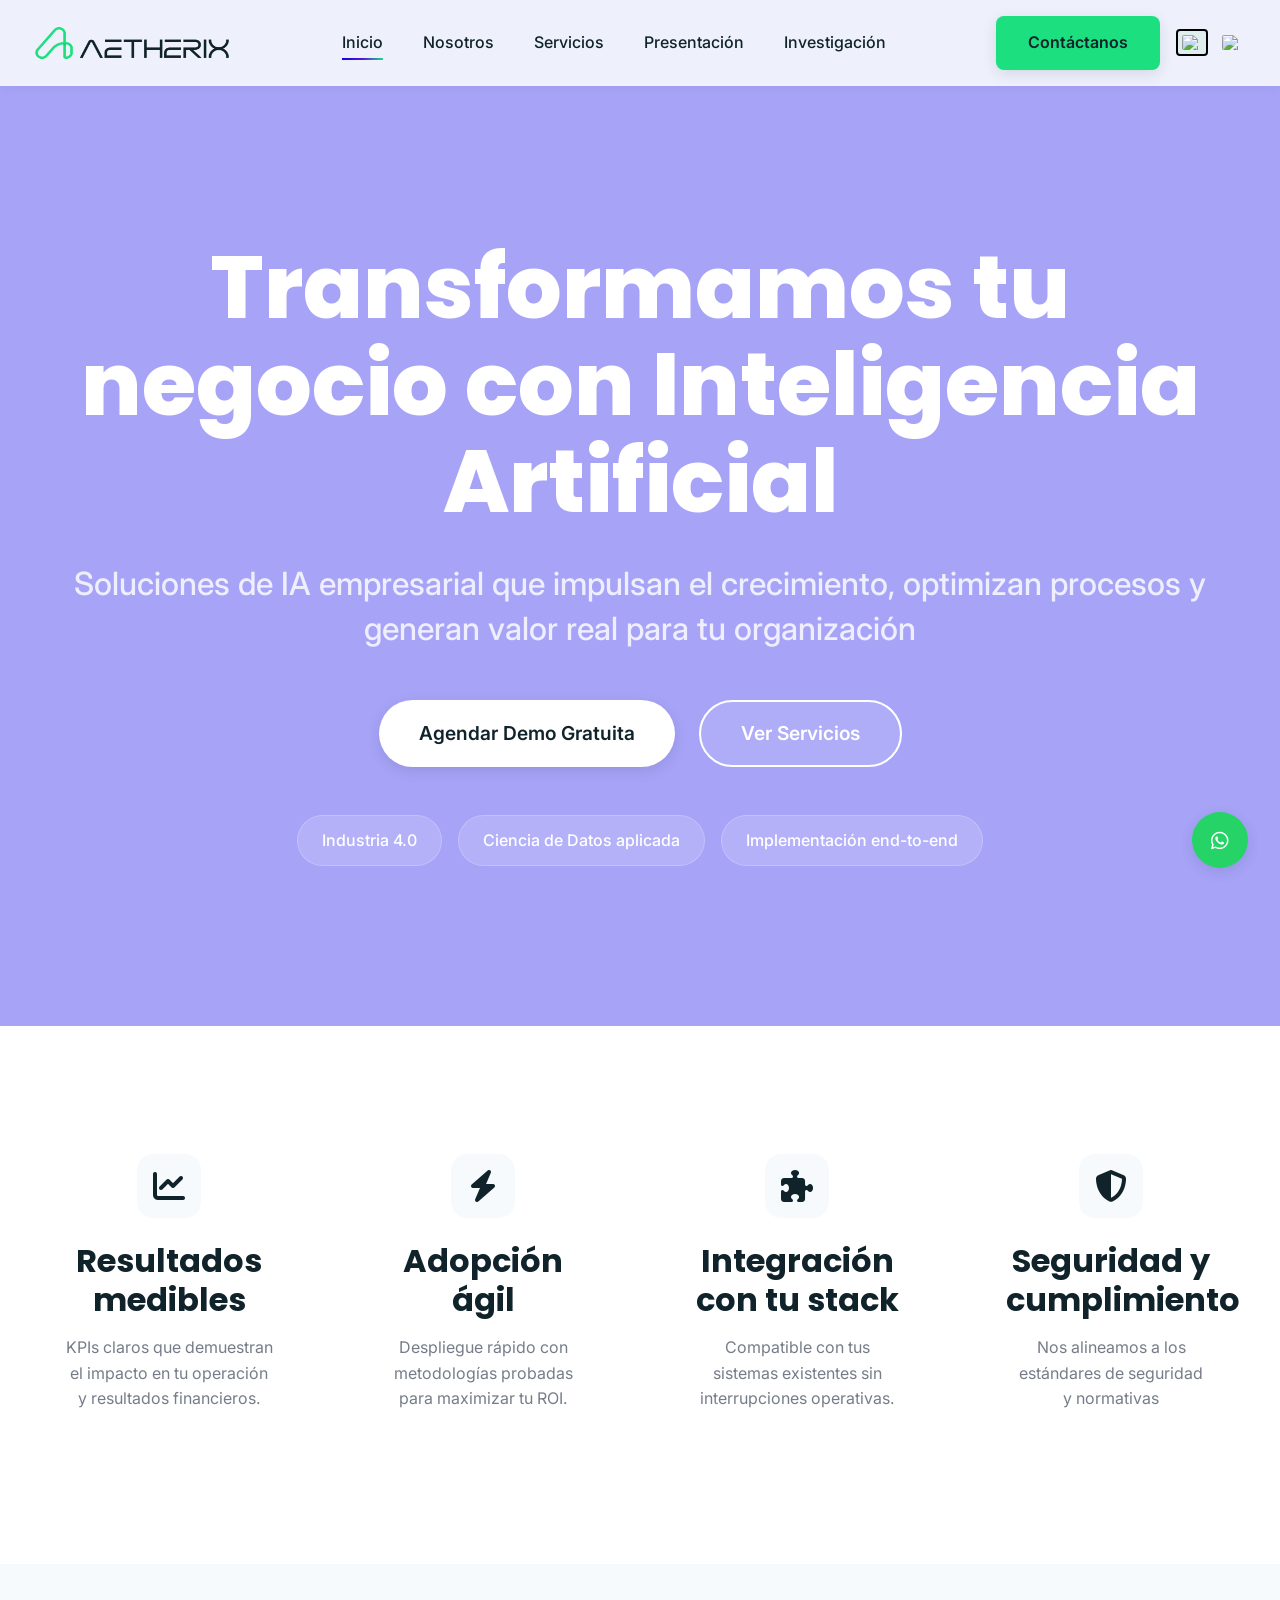
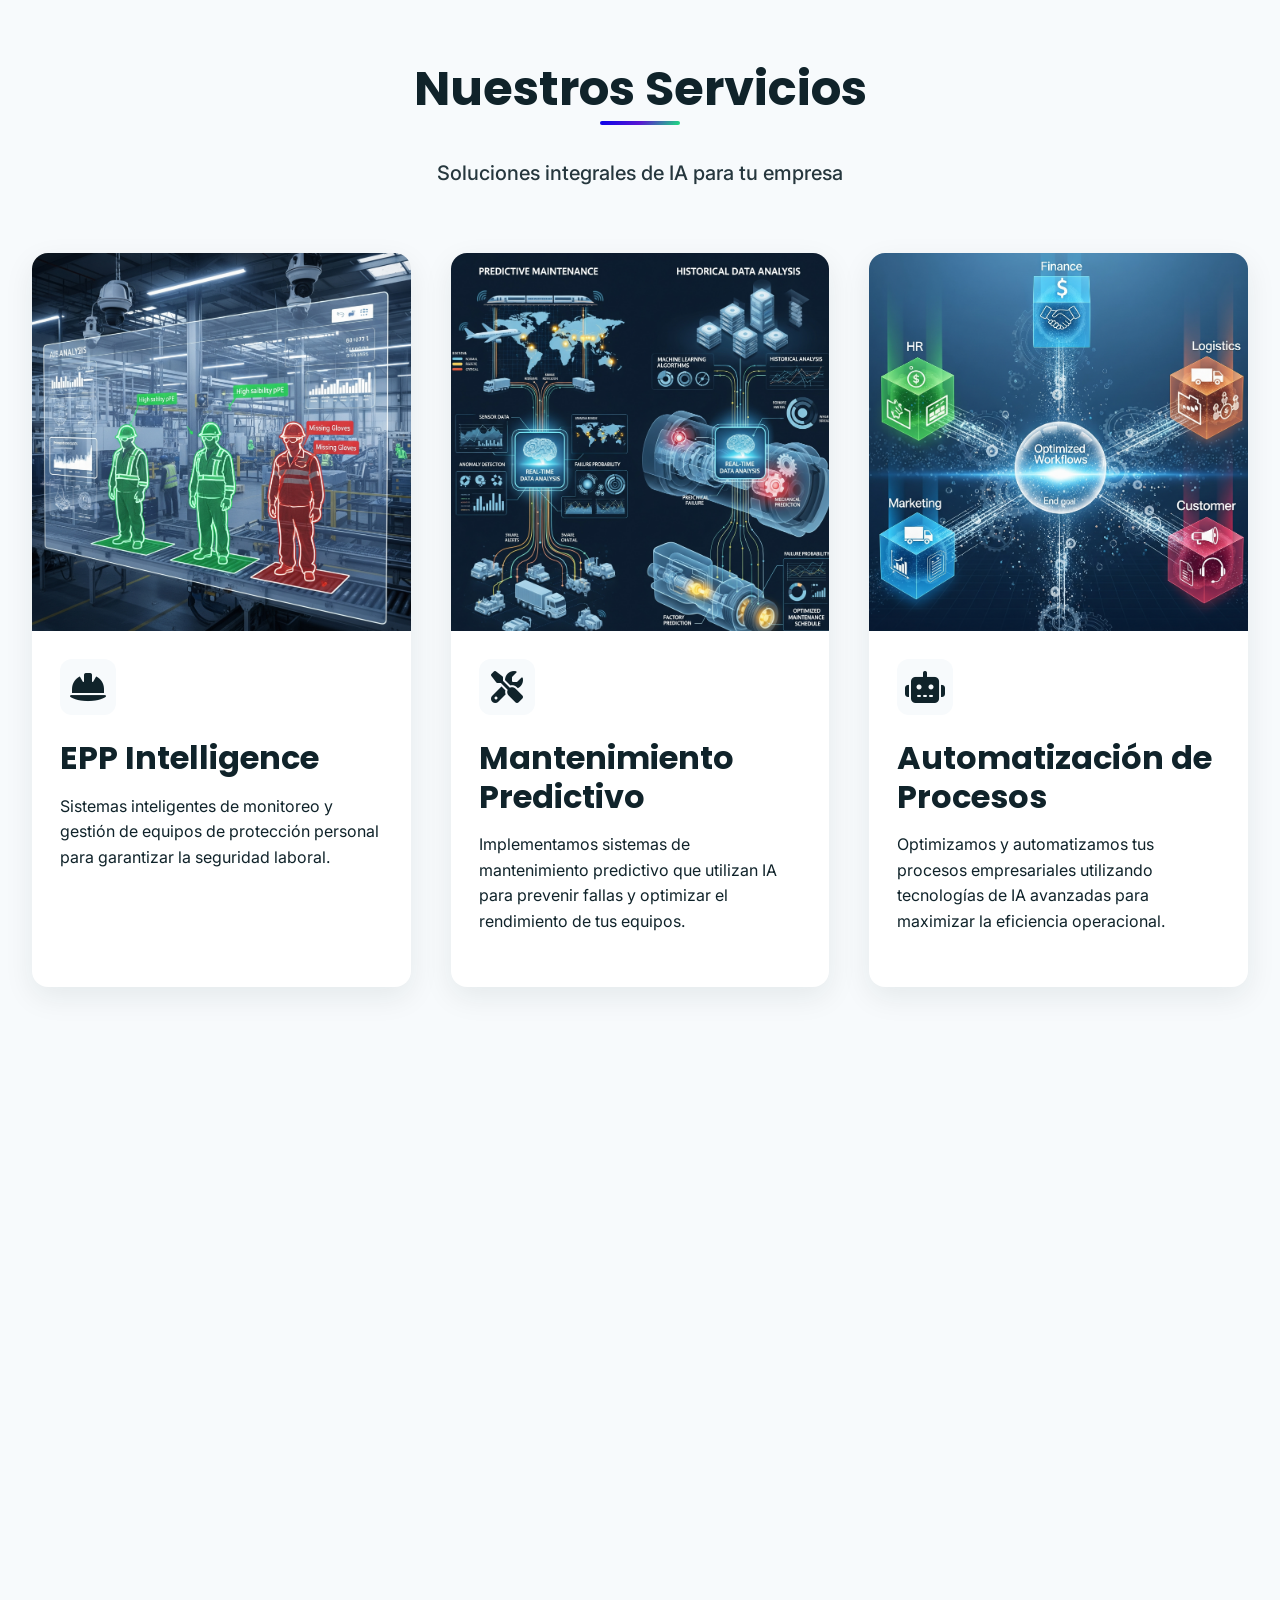
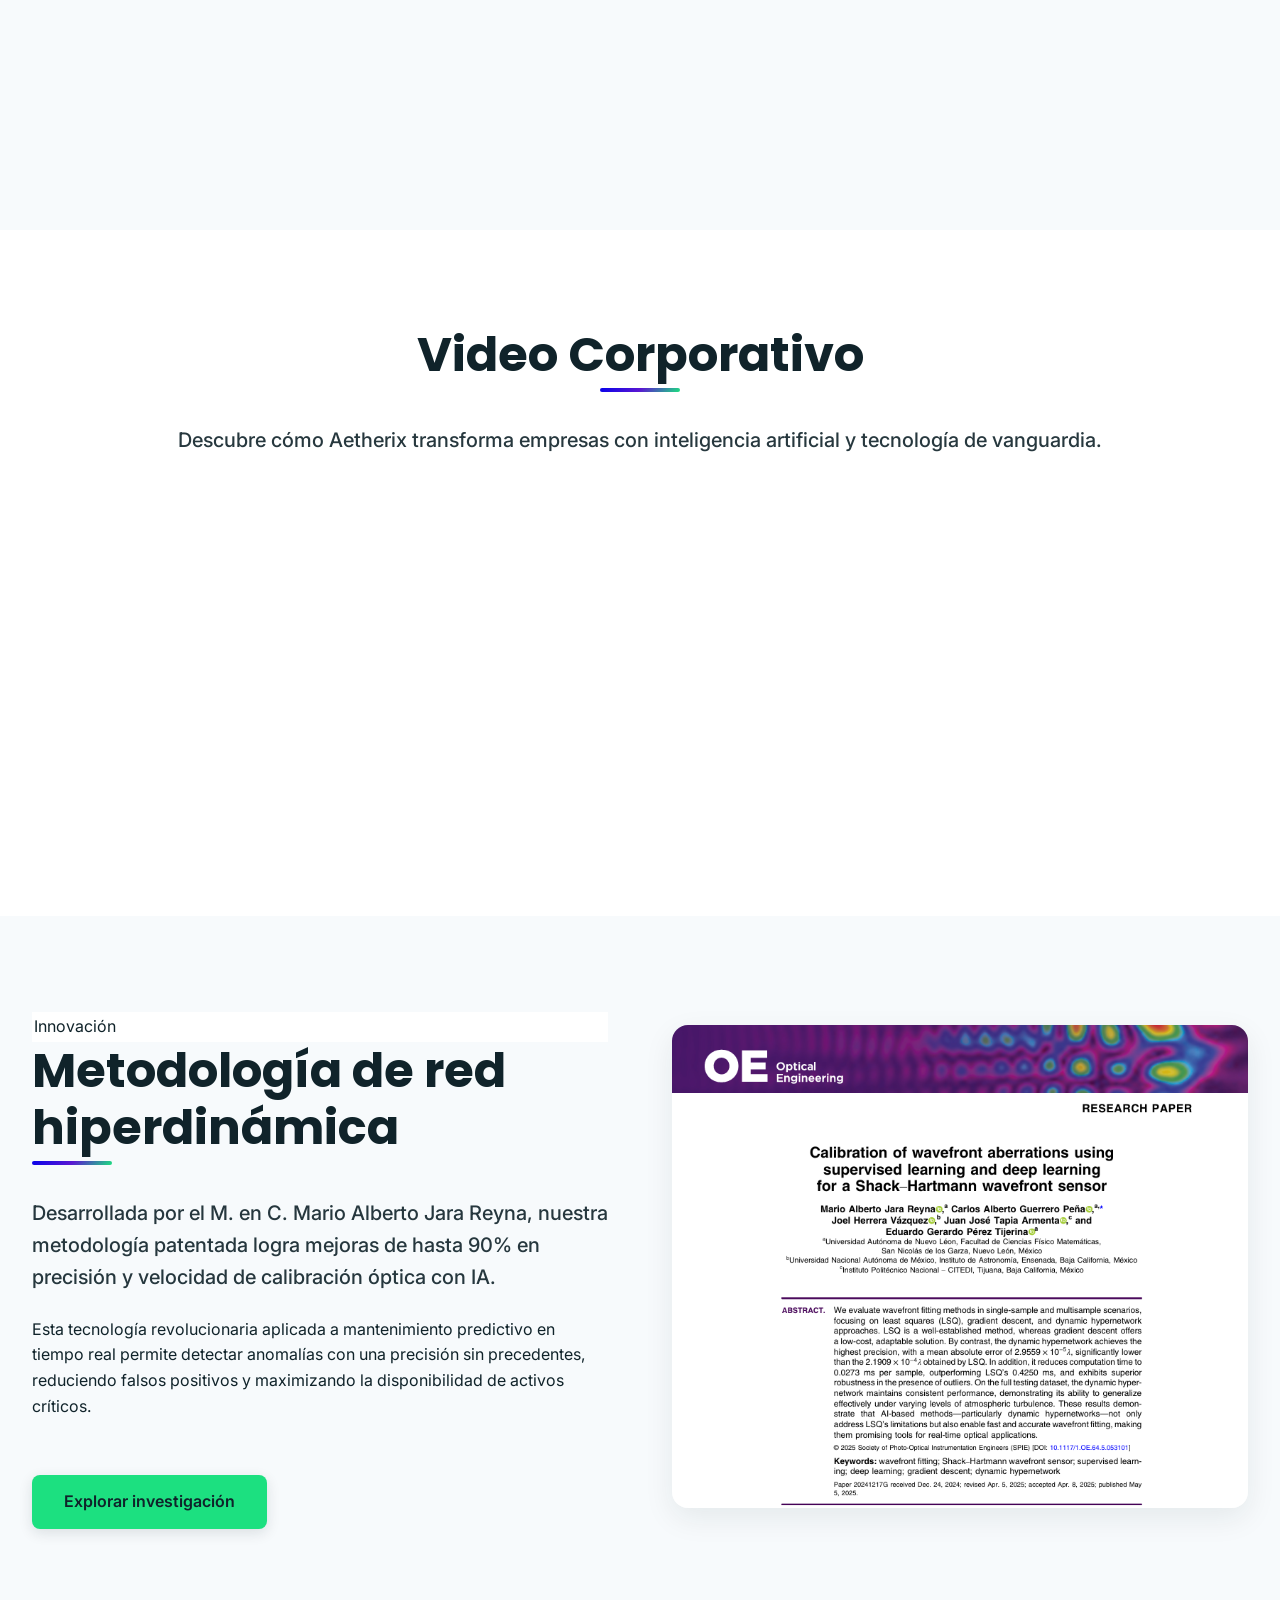
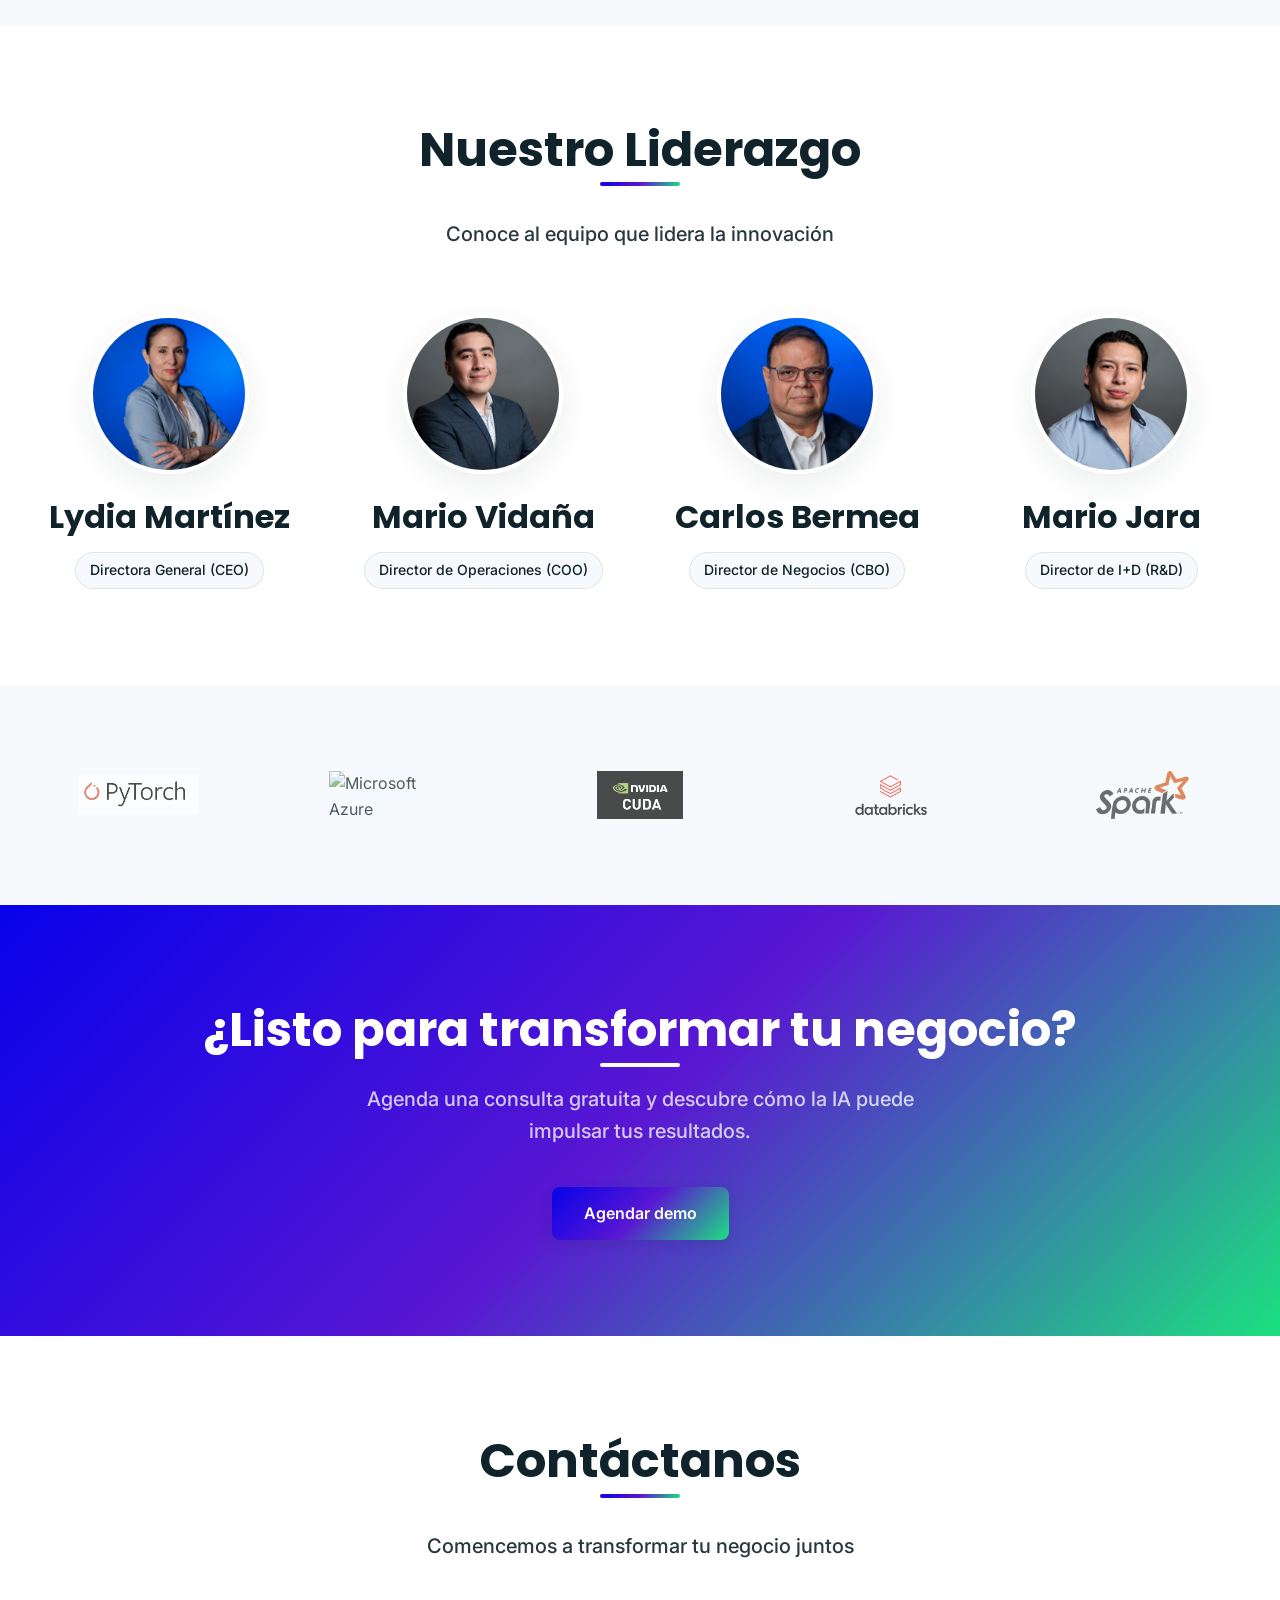
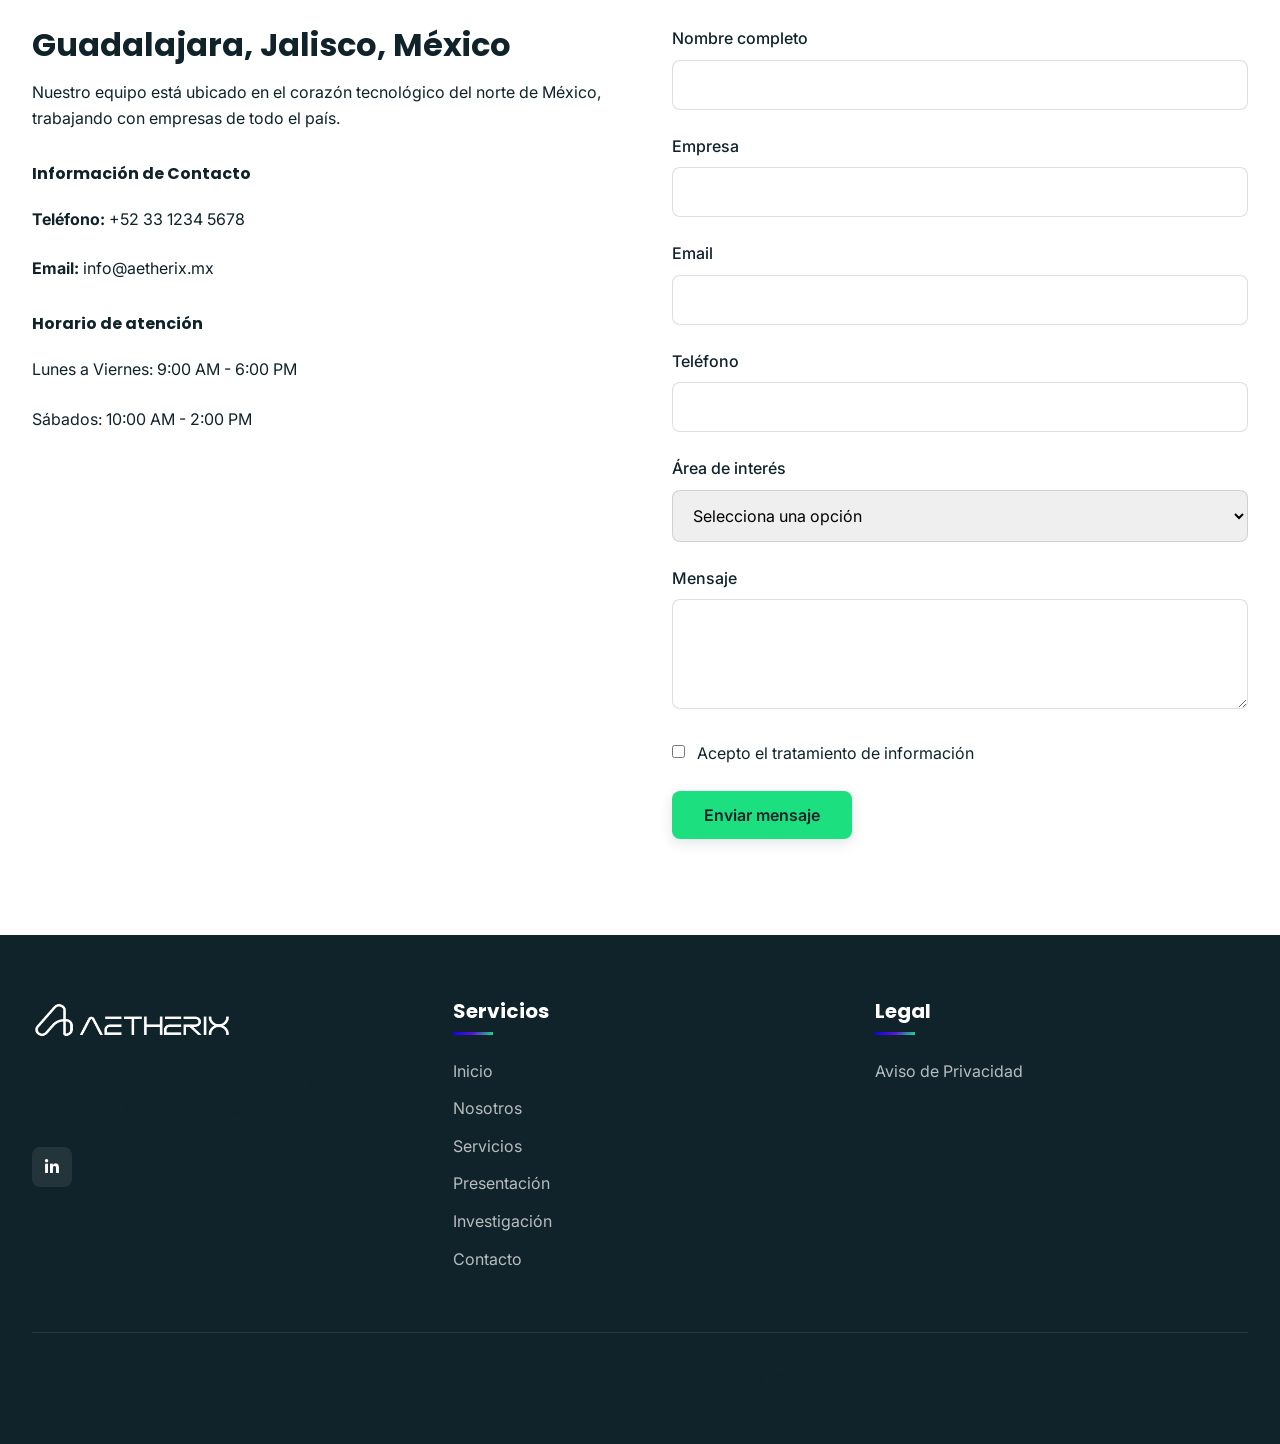
==== commit 27f23394: "llamado de acción, correo y cambio en redacciones." ====
--- a/index.html
+++ b/index.html
@@ -79,6 +79,12 @@
       rel="stylesheet"
       href="https://cdnjs.cloudflare.com/ajax/libs/font-awesome/6.4.0/css/all.min.css"
     />
+
+    <!-- EmailJS -->
+    <script
+      type="text/javascript"
+      src="https://cdn.jsdelivr.net/npm/@emailjs/browser@4/dist/email.min.js"
+    ></script>
 
     <!-- Favicon -->
     <link
@@ -963,7 +969,12 @@
 
     <!-- Sticky CTA -->
     <div class="sticky-cta">
-      <a href="#" class="whatsapp-btn">
+      <a
+        href="https://wa.me/528110666514?text=¡Hola!%20Quiero%20agendar%20una%20demo%20gratuita%20esta%20semana%20para%20ver%20cómo%20la%20IA%20puede%20transformar%20mi%20negocio.%20¿Cuándo%20podemos%20hablar?"
+        class="whatsapp-btn"
+        target="_blank"
+        rel="noopener noreferrer"
+      >
         <i class="fab fa-whatsapp fa-lg" style="color: white"></i>
       </a>
     </div>
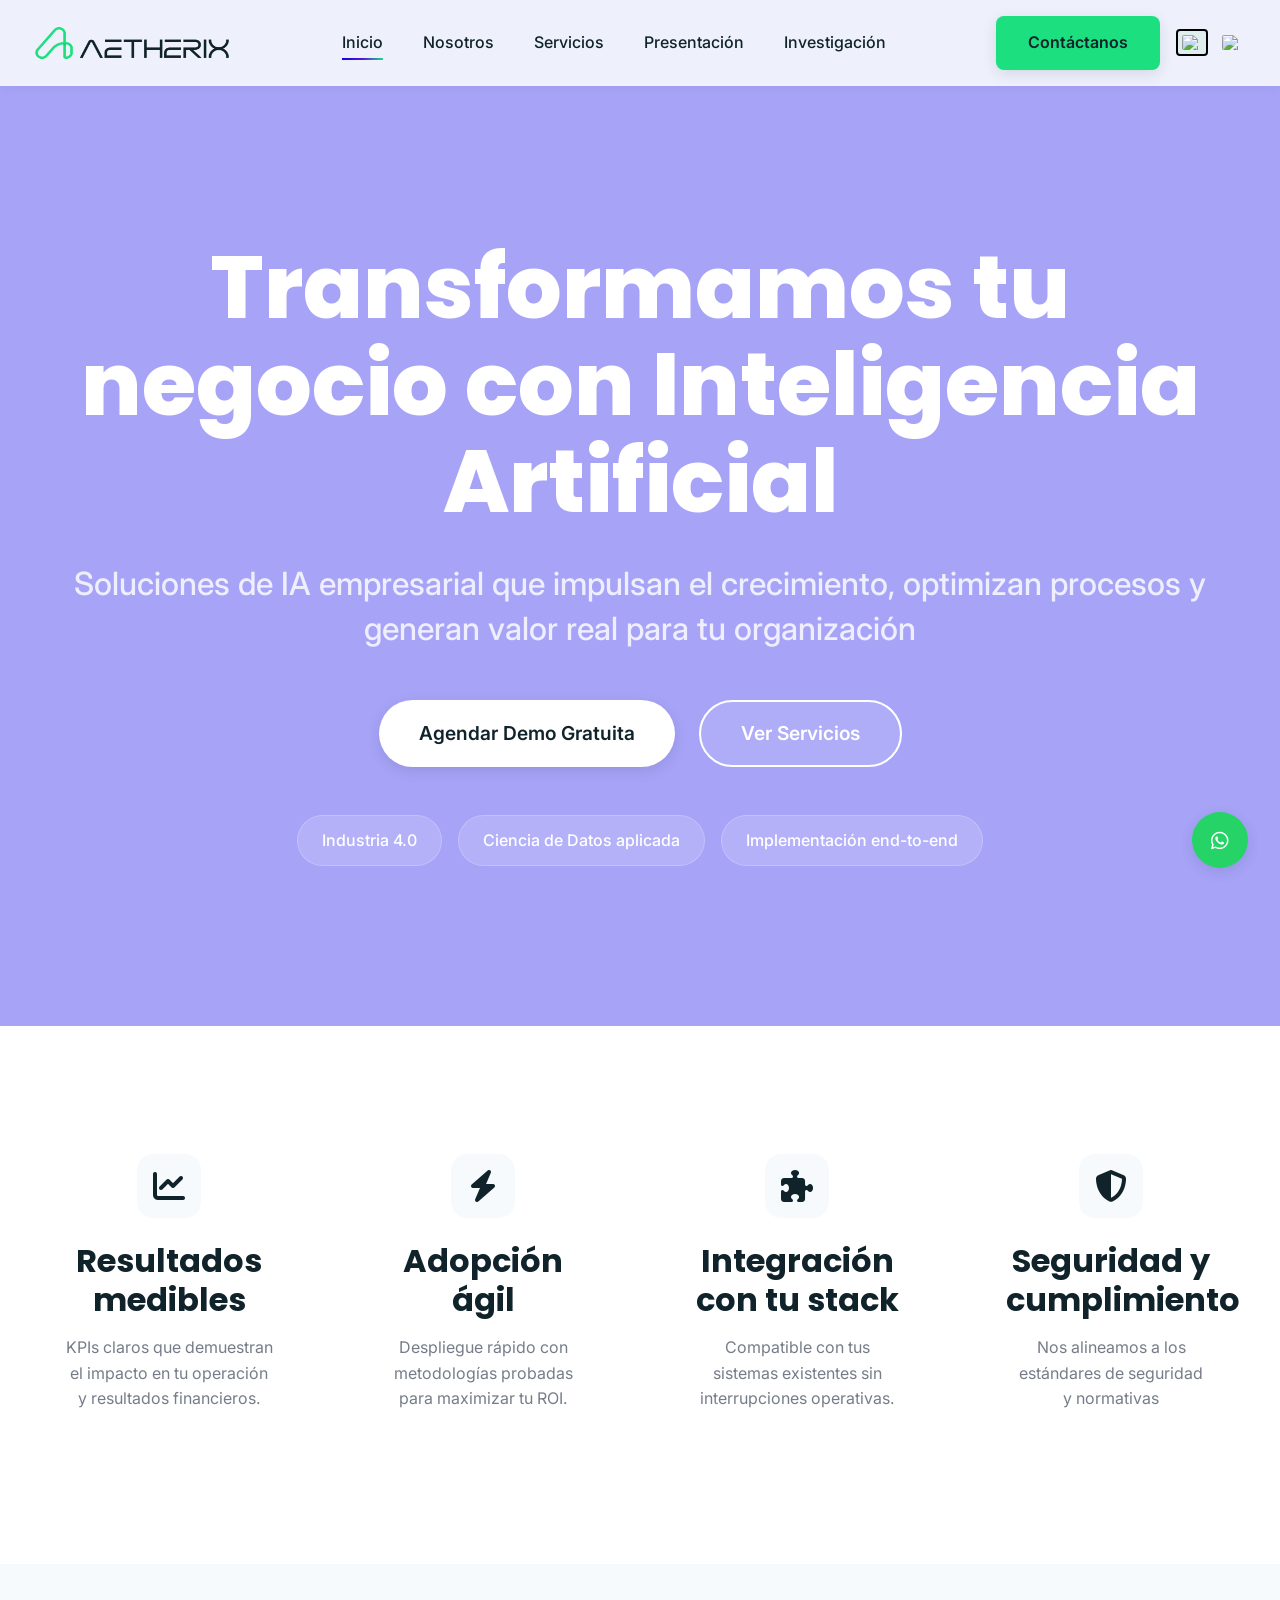
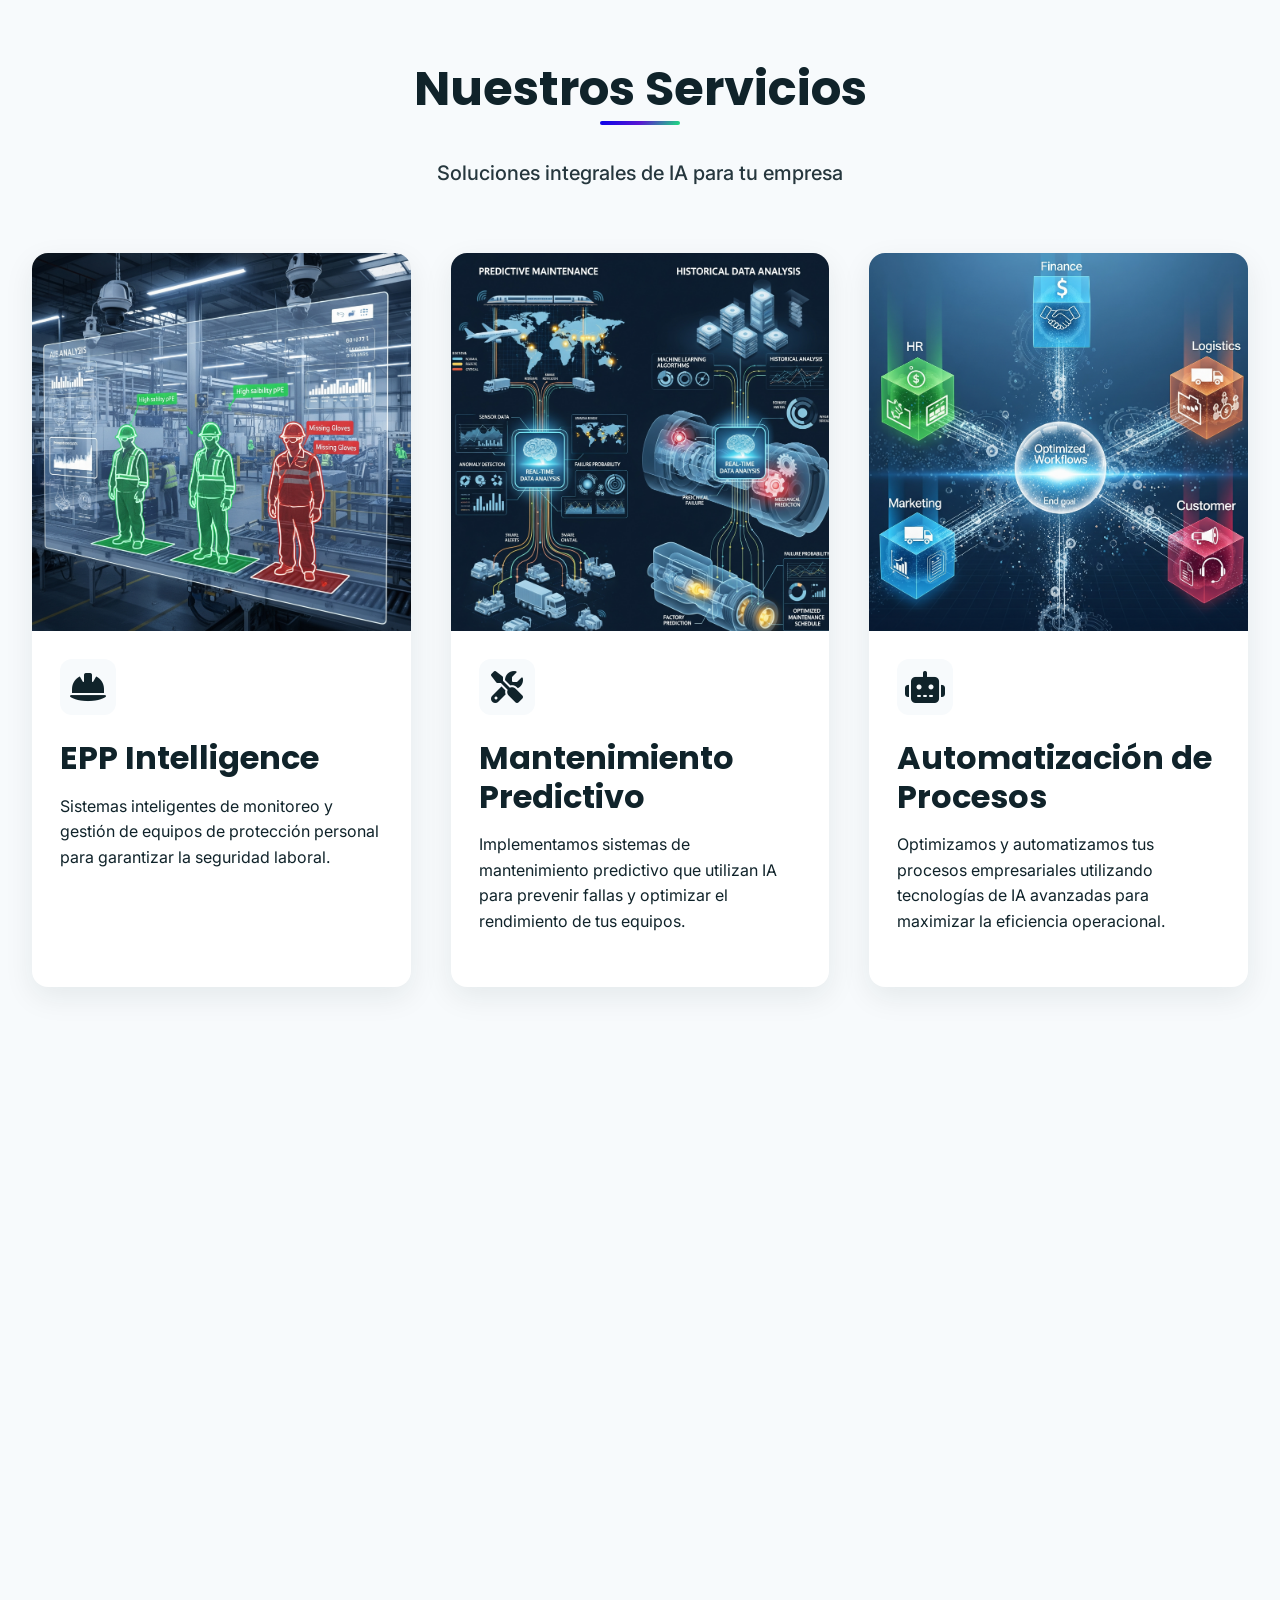
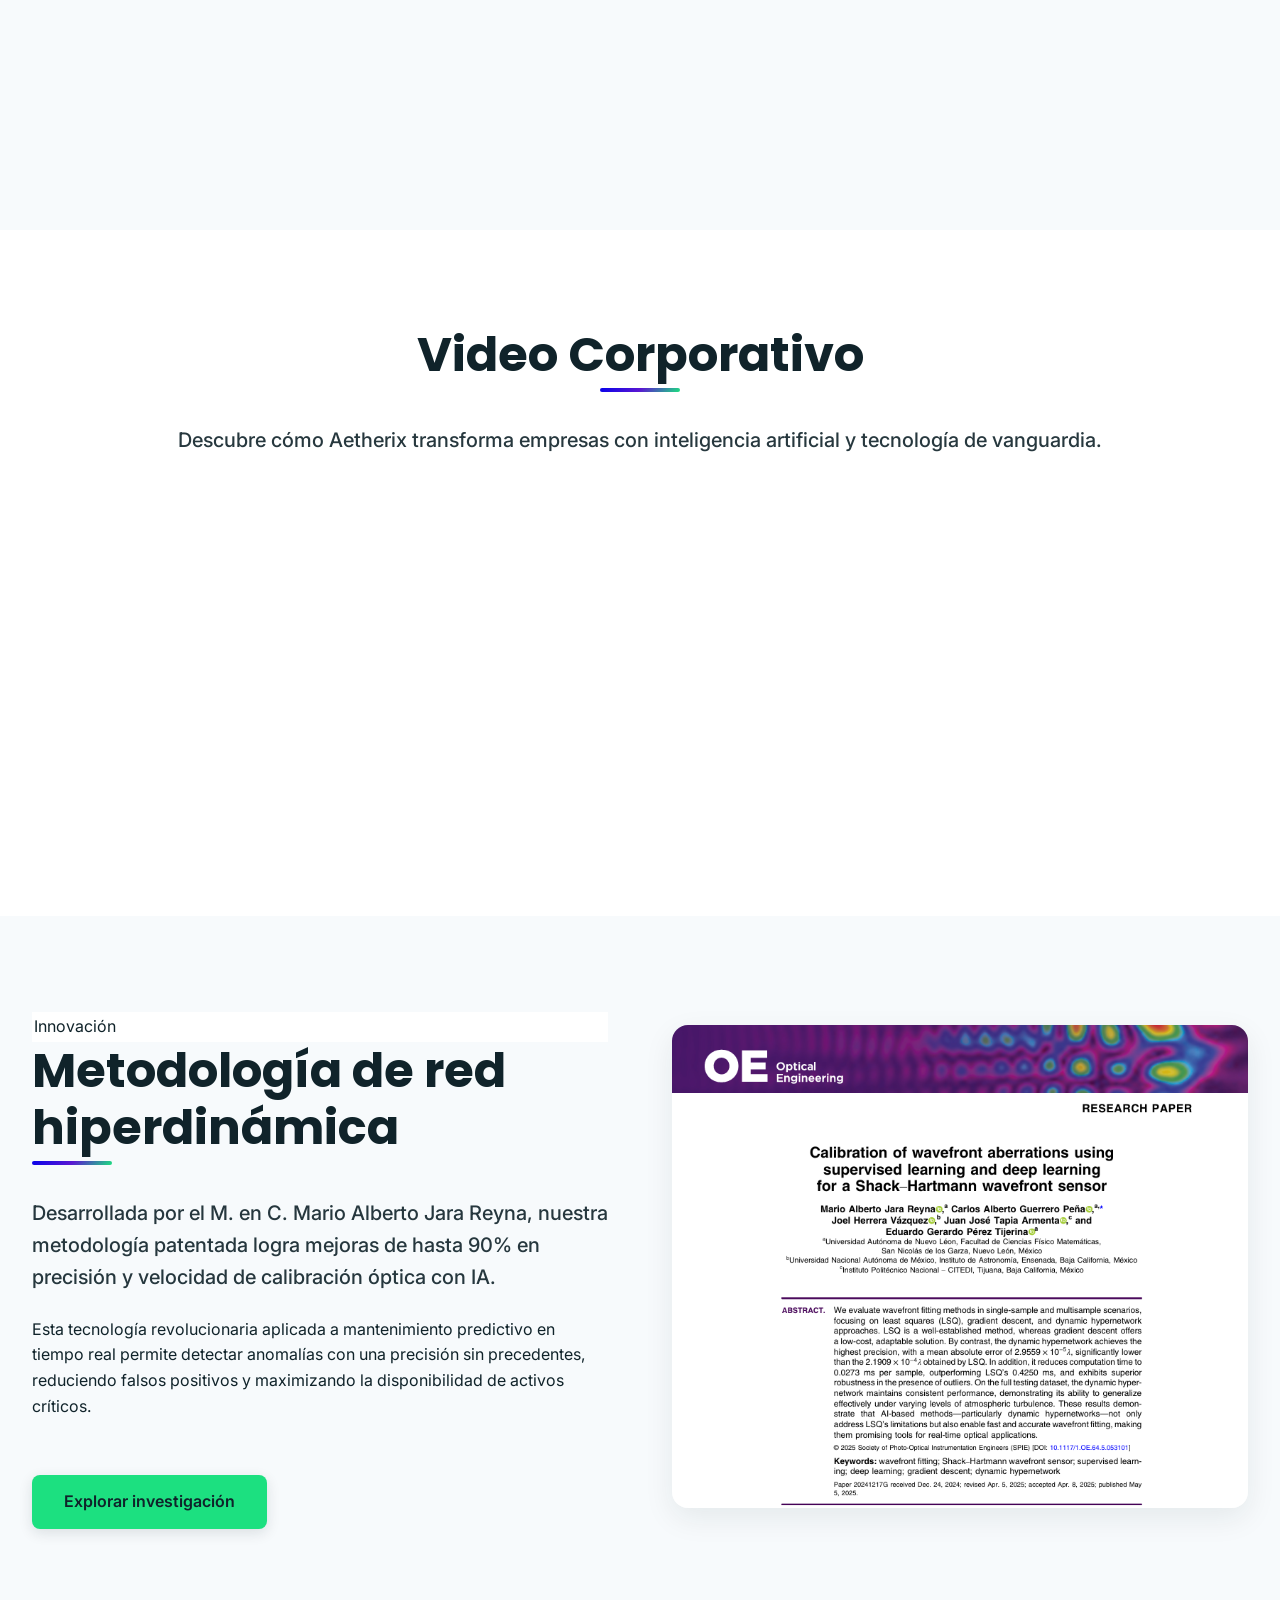
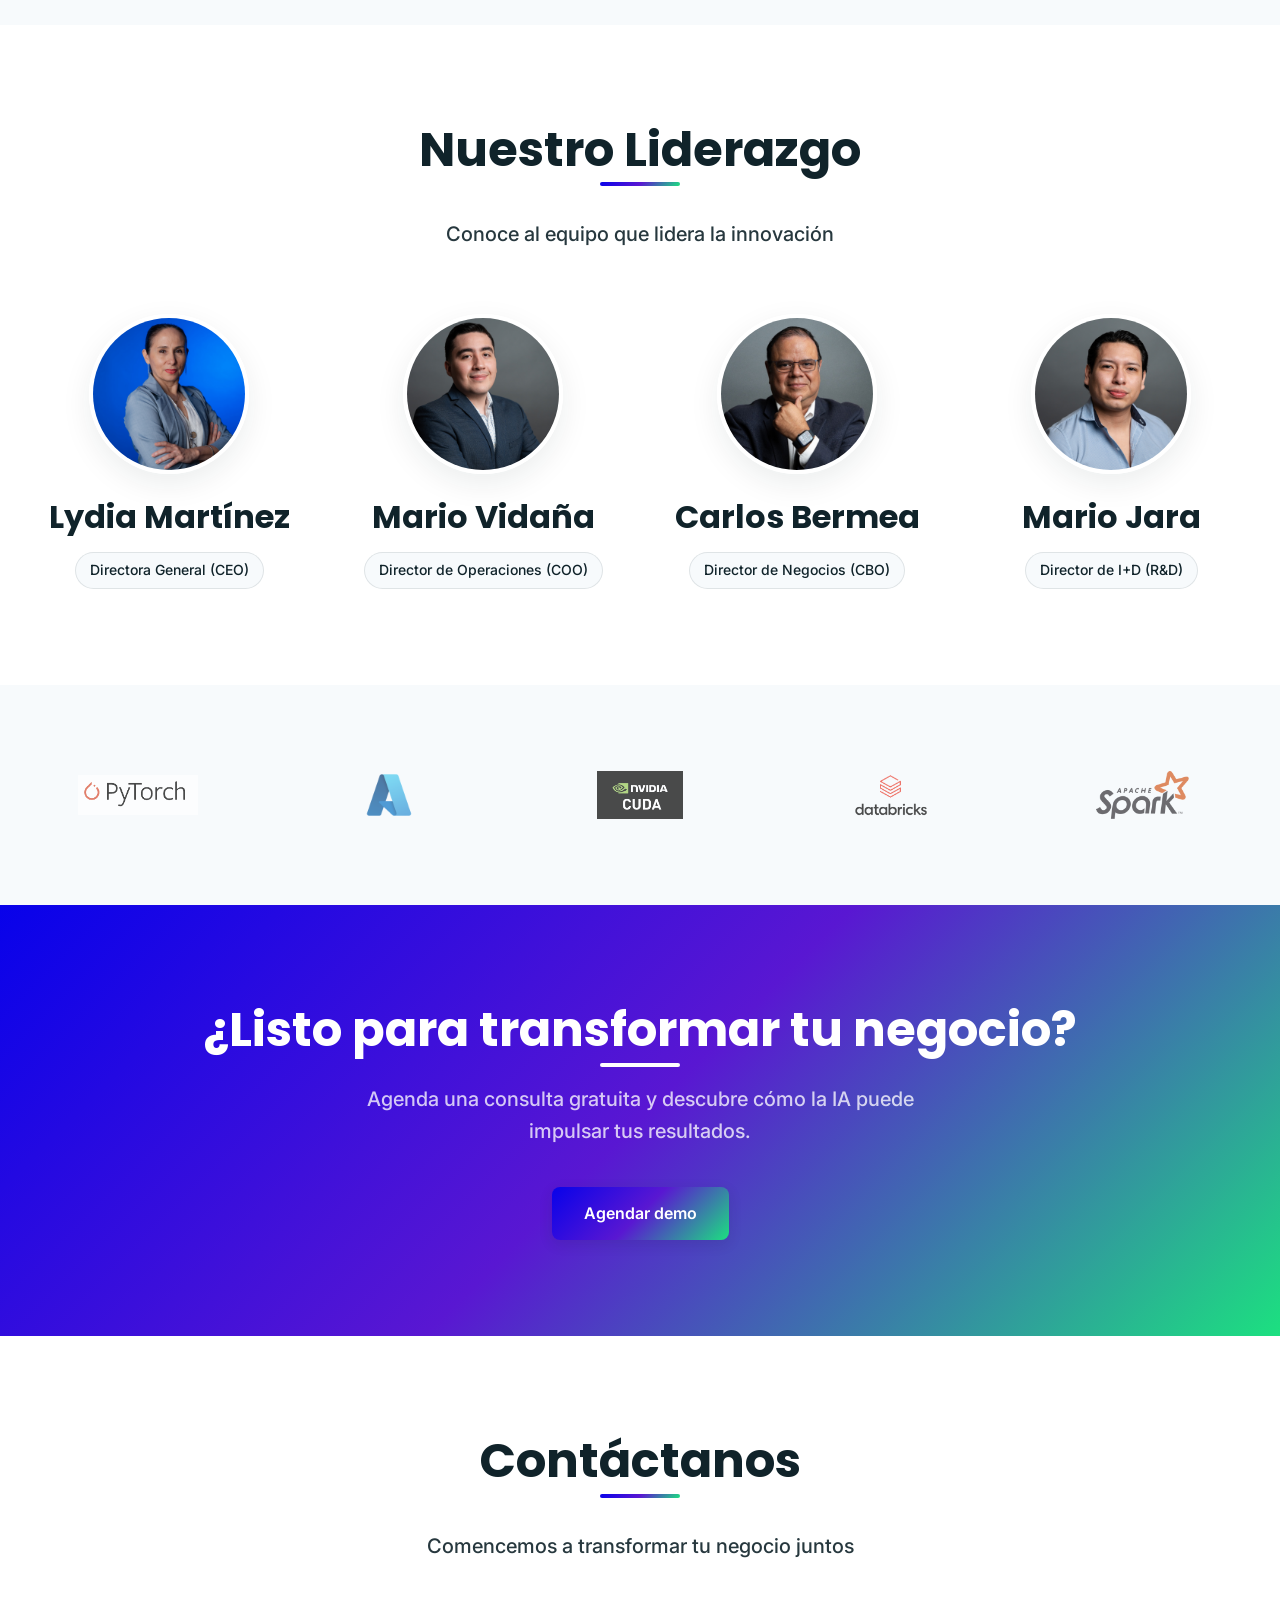
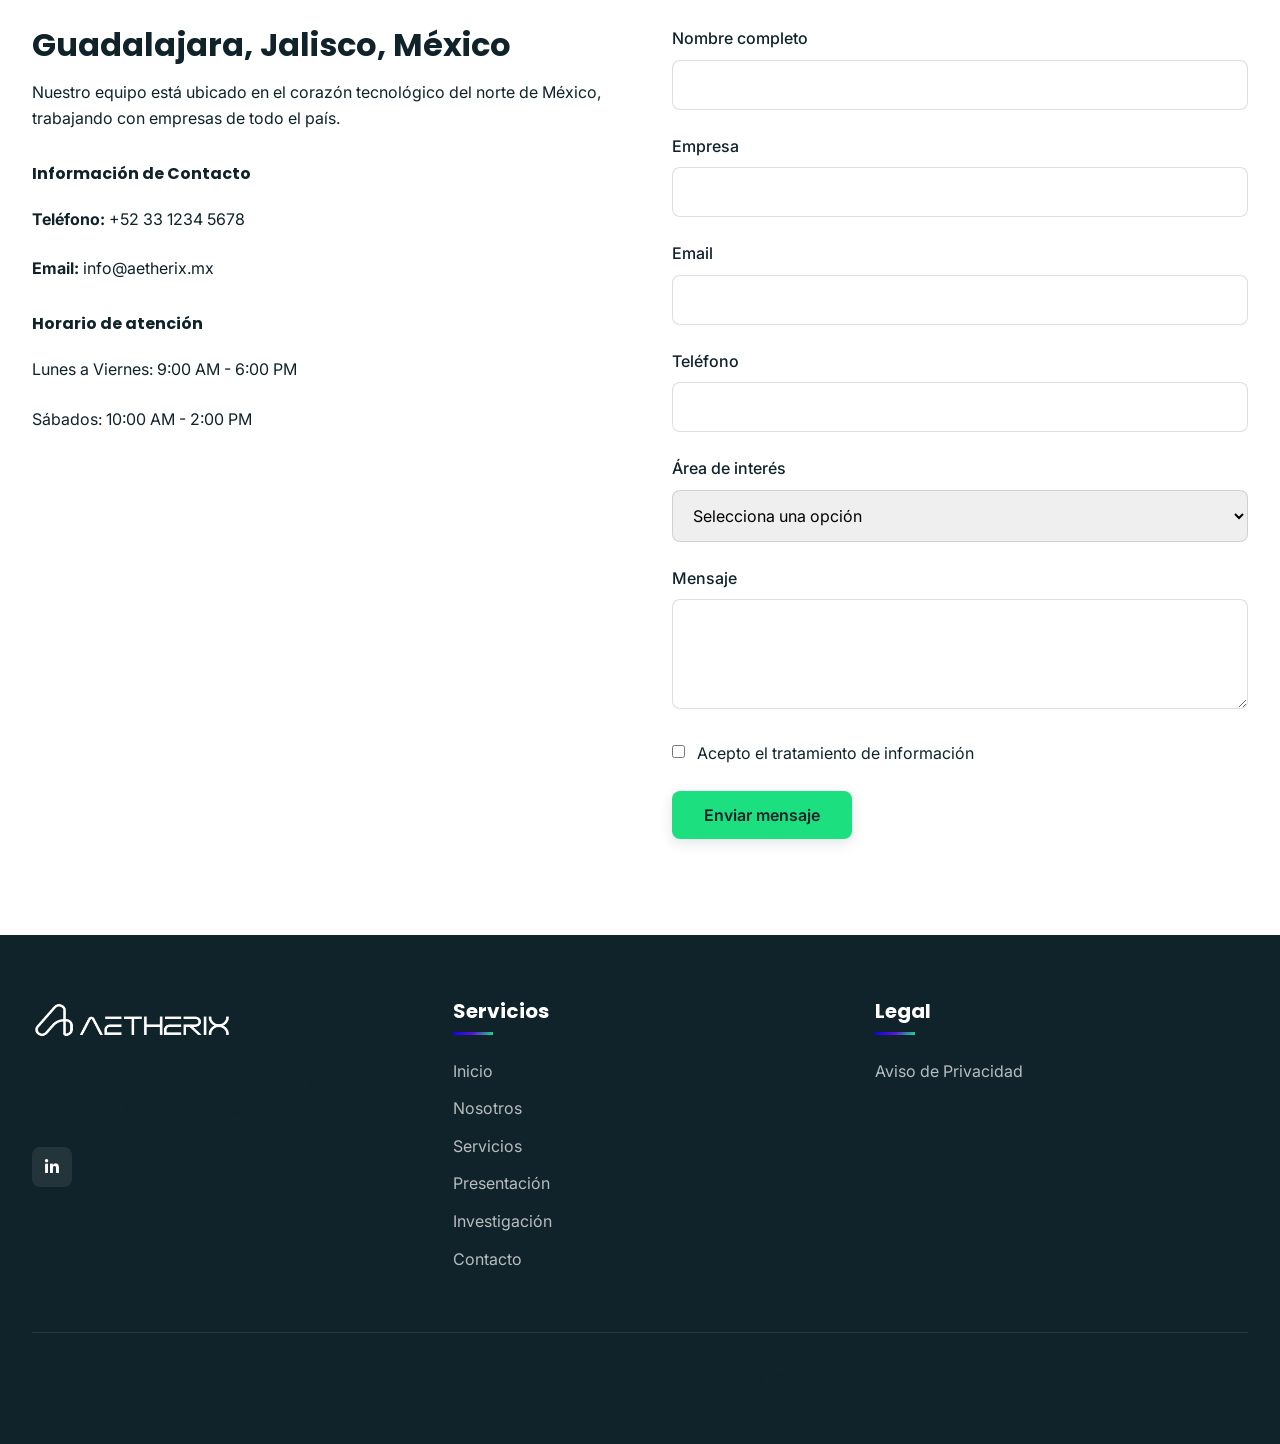
==== commit 2e6dc19e: "cambios ultimos" ====
--- a/index.html
+++ b/index.html
@@ -970,7 +970,7 @@
     <!-- Sticky CTA -->
     <div class="sticky-cta">
       <a
-        href="https://wa.me/528110666514?text=¡Hola!%20Quiero%20agendar%20una%20demo%20gratuita%20esta%20semana%20para%20ver%20cómo%20la%20IA%20puede%20transformar%20mi%20negocio.%20¿Cuándo%20podemos%20hablar?"
+        href="https://wa.me/528129004053?text=¡Hola!%20Quiero%20agendar%20una%20demo%20gratuita%20esta%20semana%20para%20ver%20cómo%20la%20IA%20puede%20transformar%20mi%20negocio.%20¿Cuándo%20podemos%20hablar?"
         class="whatsapp-btn"
         target="_blank"
         rel="noopener noreferrer"
--- a/css/index.css
+++ b/css/index.css
@@ -1268,13 +1268,21 @@
         padding: 4rem 0;
     }
 
-    /* Ocultar botones de WhatsApp, Agendar demo y Contáctanos en móvil */
+    /* Ocultar solo botones específicos de navegación en móvil, NO el botón del formulario */
     .sticky-cta,
-    .btn-primary[href*="contacto"],
-    .btn-primary[href*="Agendar"],
-    .btn.btn-primary,
-    .whatsapp-btn {
+    .nav-cta .btn-primary,
+    .hero-cta .btn-primary,
+    .cta-section .btn-gradient {
         display: none !important;
+    }
+
+    /* Asegurar que el botón del formulario se mantenga visible y responsive */
+    .contact-form .btn-primary {
+        display: inline-flex !important;
+        width: 100%;
+        padding: 1rem 2rem;
+        font-size: 1rem;
+        margin-top: 1rem;
     }
 
     .nav-links {
@@ -1369,18 +1377,51 @@
         width: 100%;
     }
 
-    /* En dispositivos muy pequeños, usar gradiente en lugar de video para mejor rendimiento */
+    /* Mejorar formulario de contacto en móviles */
+    .contact-form .btn-primary {
+        width: 100% !important;
+        padding: 1.2rem 2rem !important;
+        font-size: 1.1rem !important;
+        margin-top: 1.5rem !important;
+        border-radius: 12px !important;
+    }
+
+    .form-control {
+        padding: 1rem !important;
+        font-size: 1rem !important;
+        border-radius: 10px !important;
+    }
+
+    .form-group {
+        margin-bottom: 1.8rem !important;
+    }
+
+    .form-check {
+        margin-bottom: 2rem !important;
+    }
+
+    /* PRUEBA: Mostrar video en dispositivos móviles para evaluar rendimiento y estética */
+    /* Comentamos temporalmente la regla que oculta el video */
+    /* .hero-video {
+        display: none;
+    } */
+
+    /* Mantener video visible pero optimizado para móviles */
     .hero-video {
-        display: none;
+        display: block;
+        object-fit: cover;
+        /* Asegurar que el video cubra toda la pantalla correctamente */
     }
 
     .hero {
+        /* Mantener gradiente como fallback si el video no carga */
         background: var(--gradient-hero);
     }
 
     .hero-overlay {
-        background: rgba(8, 2, 234, 0.3);
-        /* Overlay más sutil sin video */
+        /* Overlay más fuerte en móvil para mantener legibilidad del texto sobre video */
+        background: rgba(8, 2, 234, 0.6);
+        /* Incrementamos la opacidad para mejor contraste en pantallas pequeñas */
     }
 
     .props-grid,
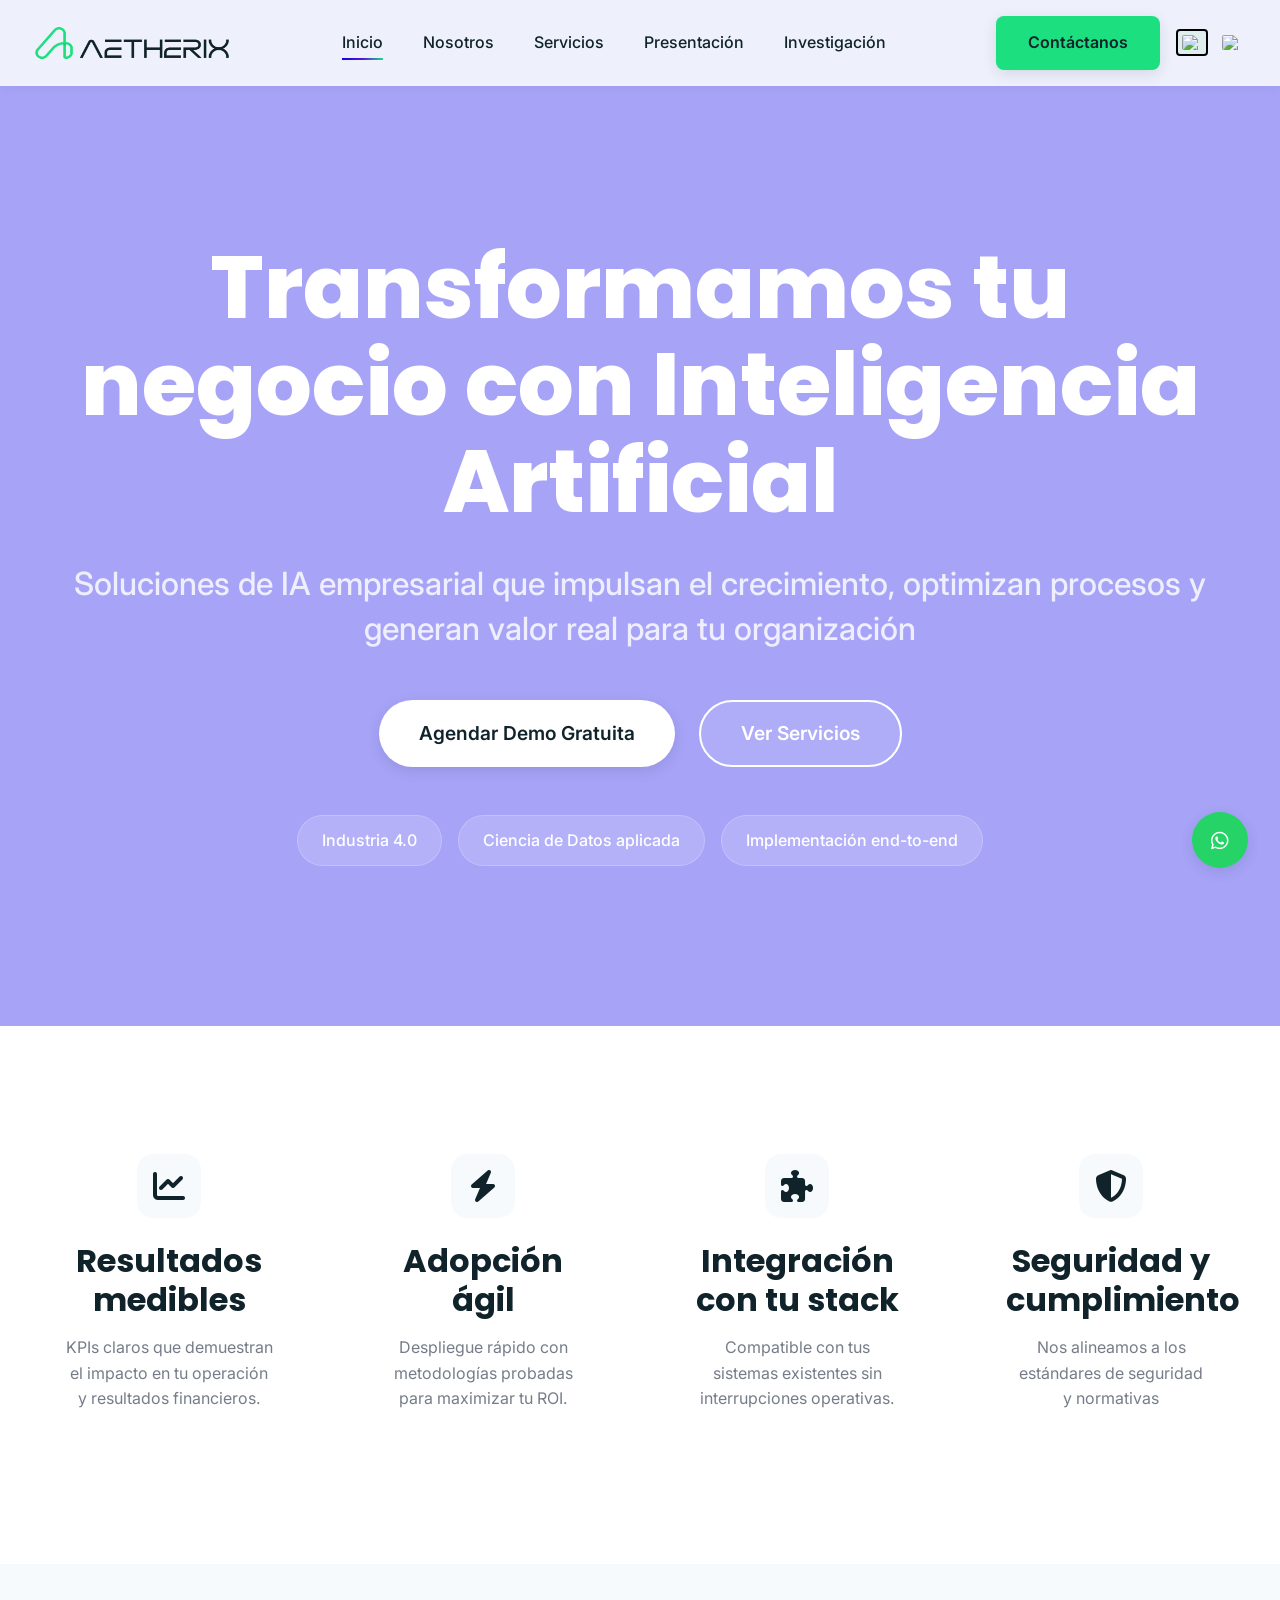
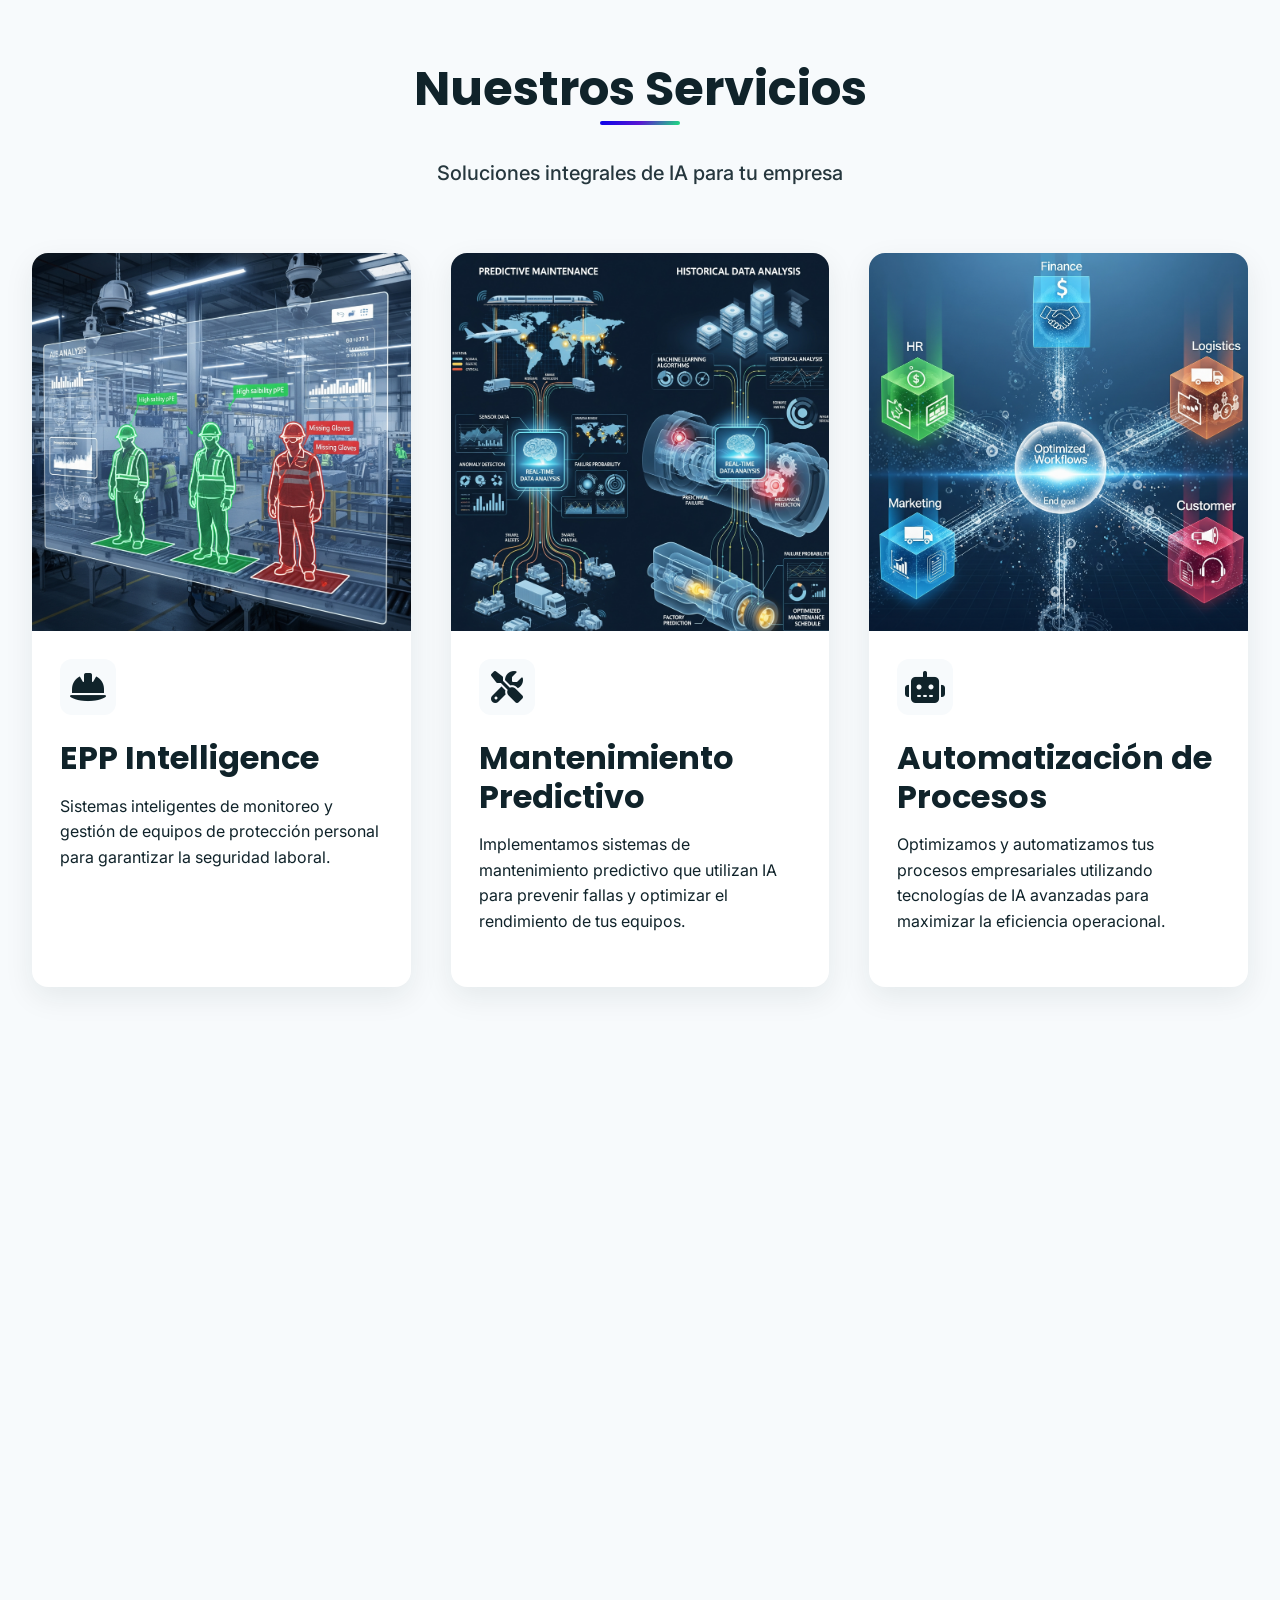
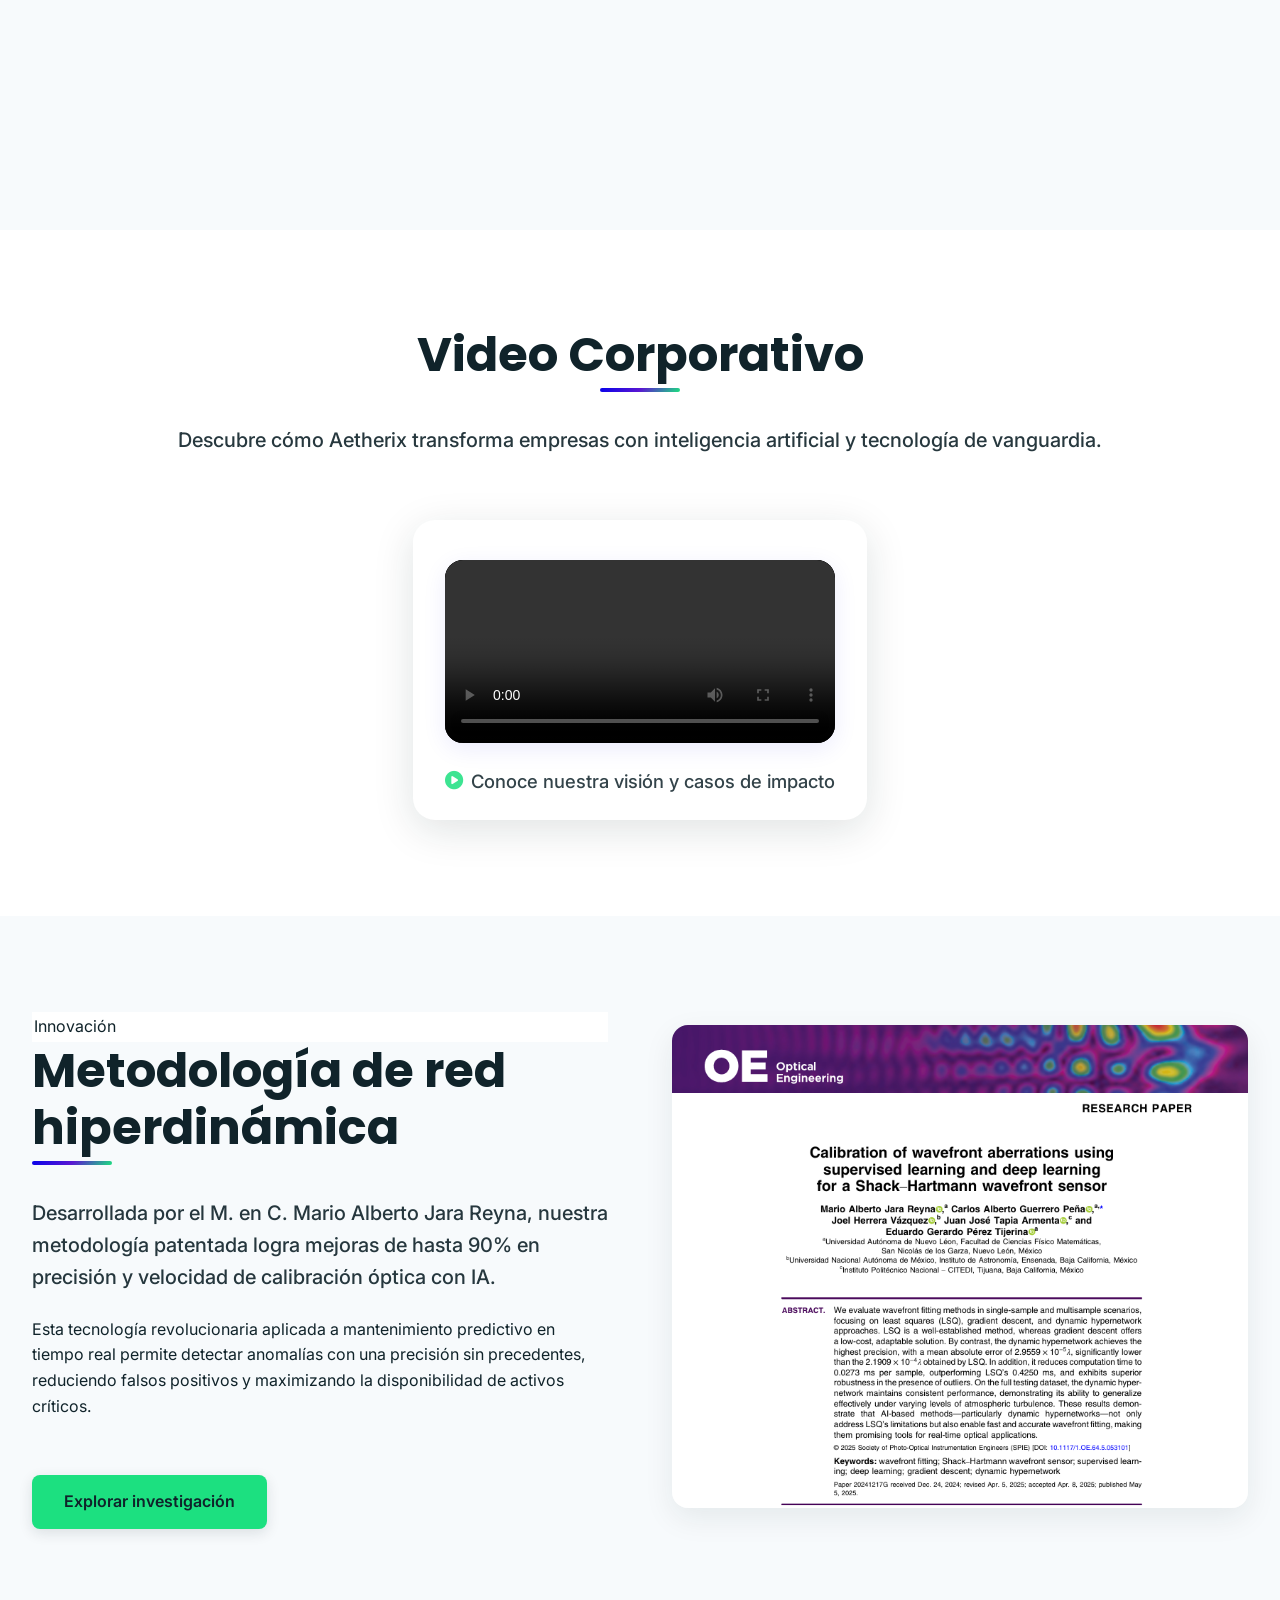
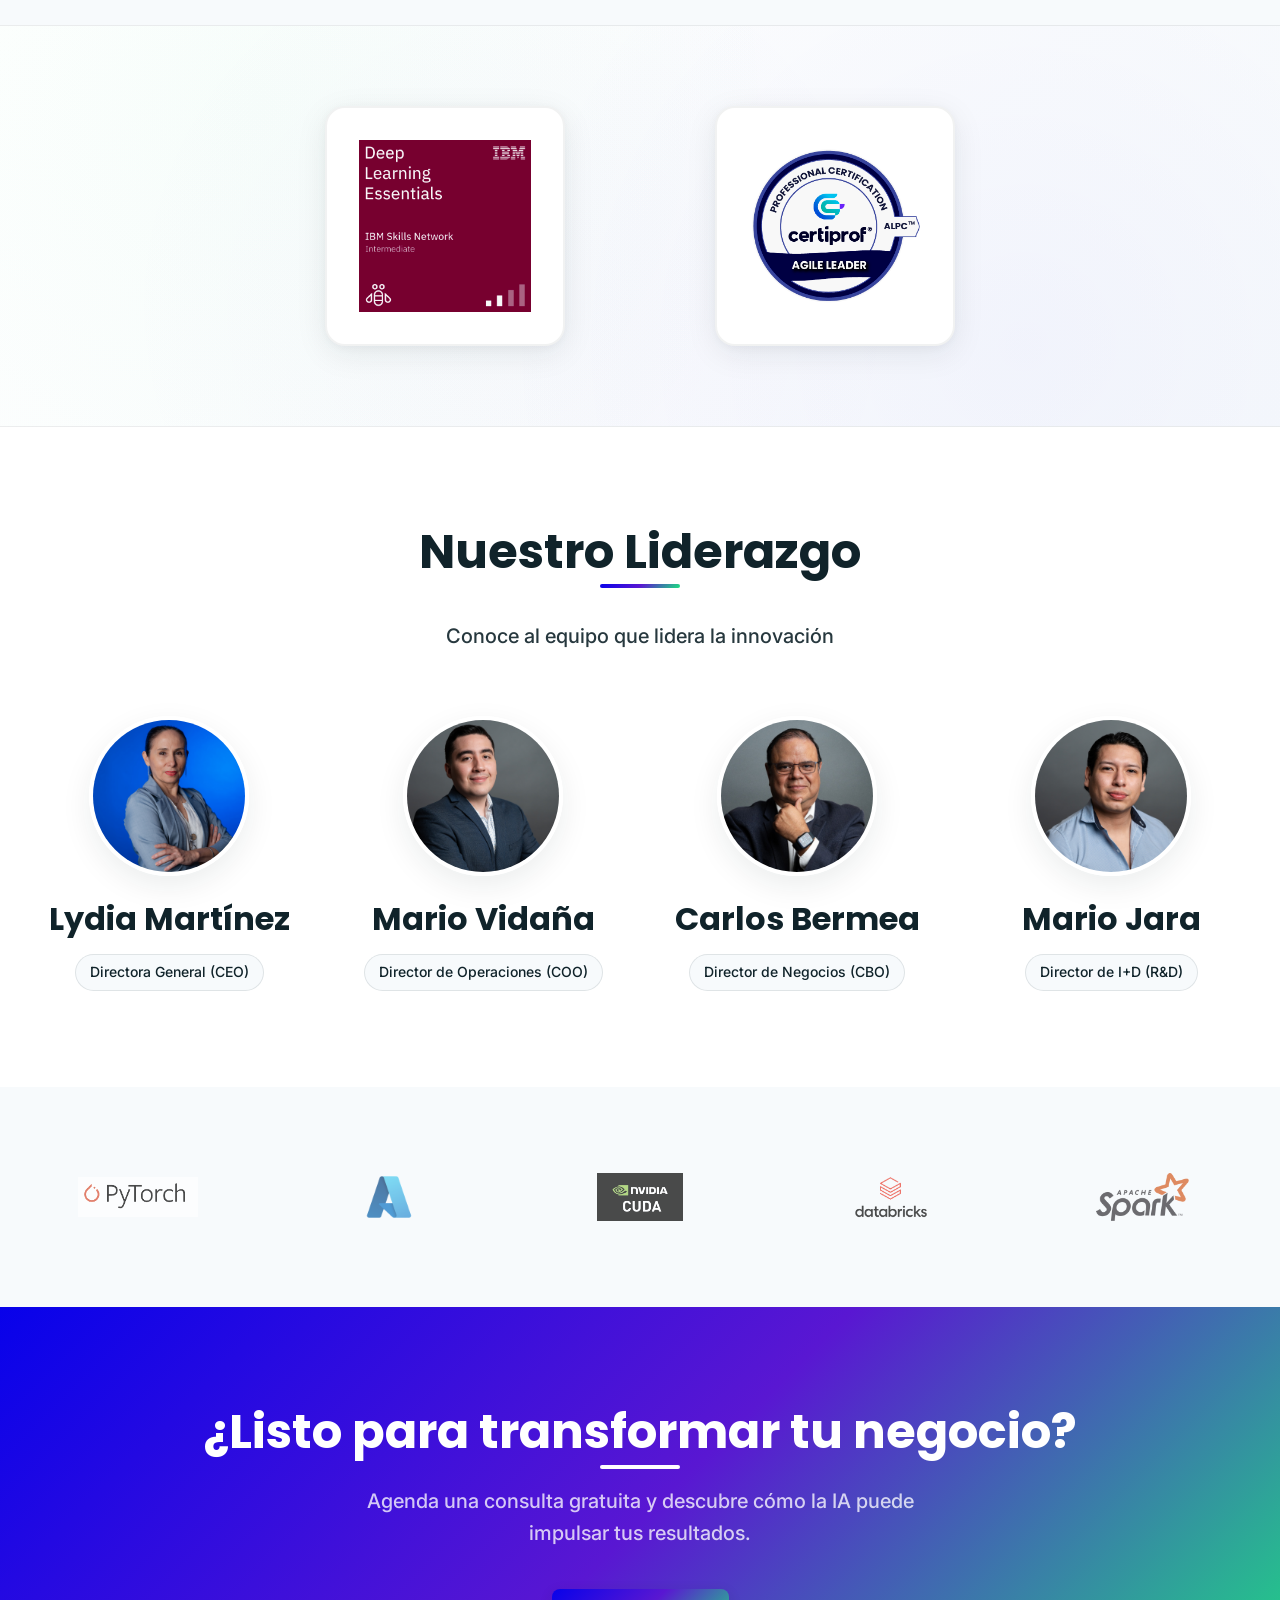
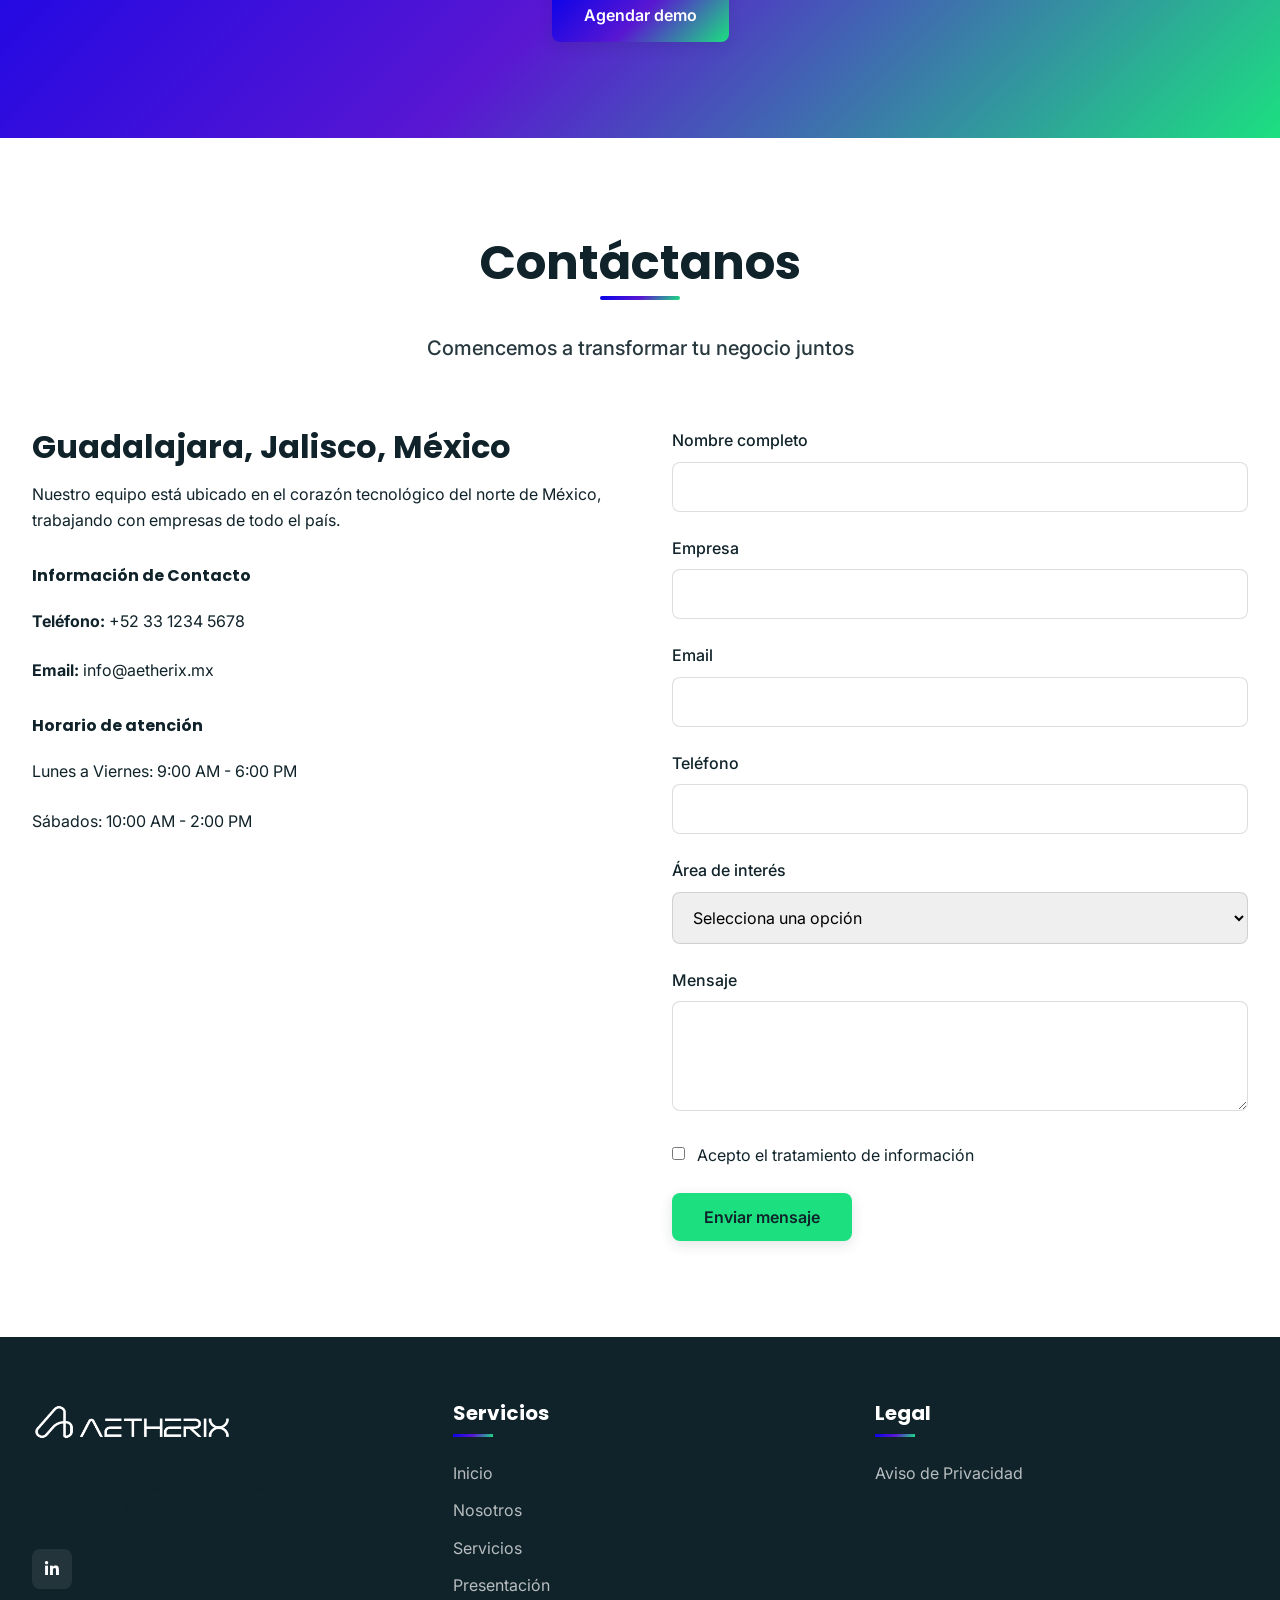
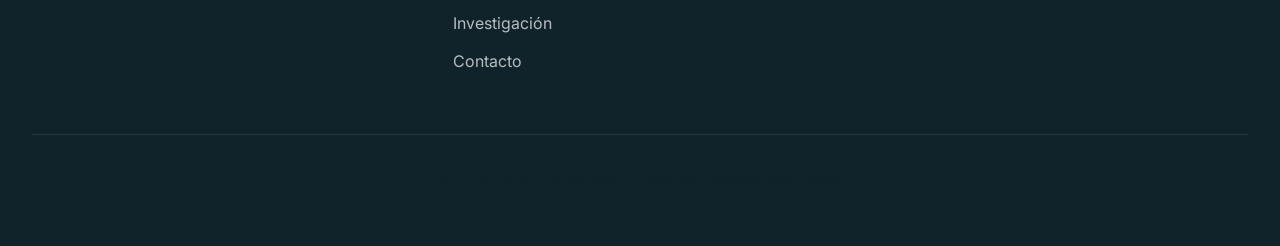
==== commit e2727550: "cambios insignias" ====
--- a/index.html
+++ b/index.html
@@ -605,6 +605,33 @@
       </div>
     </section>
 
+    <!-- Certifications & Badges -->
+    <section class="section certifications">
+      <div class="container">
+        <div class="certifications-grid">
+          <div class="certification-badge fade-in">
+            <div class="badge-container">
+              <img
+                src="images/IBM.png"
+                alt="IBM Deep Learning Certification"
+                class="certification-image"
+              />
+            </div>
+          </div>
+
+          <div class="certification-badge fade-in">
+            <div class="badge-container">
+              <img
+                src="images/agile-leader-professional-certification-alpc.1.png"
+                alt="Agile Leader Professional Certification"
+                class="certification-image"
+              />
+            </div>
+          </div>
+        </div>
+      </div>
+    </section>
+
     <!-- Team -->
     <section id="nosotros" class="section">
       <div class="container">
--- a/css/index.css
+++ b/css/index.css
@@ -601,6 +601,213 @@
     box-shadow: var(--shadow-card);
 }
 
+/* Certifications Section */
+.certifications {
+    padding: 5rem 0;
+    background: linear-gradient(135deg, var(--bg) 0%, var(--bg-soft) 100%);
+    border-top: 1px solid rgba(16, 35, 42, 0.08);
+    border-bottom: 1px solid rgba(16, 35, 42, 0.08);
+    position: relative;
+    overflow: hidden;
+}
+
+/* Subtle background pattern */
+.certifications::before {
+    content: '';
+    position: absolute;
+    top: 0;
+    left: 0;
+    right: 0;
+    bottom: 0;
+    background: 
+        radial-gradient(circle at 20% 20%, rgba(28, 224, 128, 0.03) 0%, transparent 50%),
+        radial-gradient(circle at 80% 80%, rgba(8, 2, 234, 0.03) 0%, transparent 50%),
+        radial-gradient(circle at 40% 70%, rgba(89, 23, 210, 0.02) 0%, transparent 50%);
+    pointer-events: none;
+}
+
+.certifications-grid {
+    display: grid;
+    grid-template-columns: repeat(2, 1fr);
+    gap: 5rem;
+    max-width: 700px;
+    margin: 0 auto;
+    align-items: center;
+    justify-items: center;
+    position: relative;
+    z-index: 1;
+}
+
+.certification-badge {
+    opacity: 0;
+    transform: translateY(30px) scale(0.9);
+    transition: all 0.8s cubic-bezier(0.34, 1.56, 0.64, 1);
+    width: 100%;
+    max-width: 240px;
+    position: relative;
+}
+
+.certification-badge:nth-child(1) {
+    transition-delay: 0.1s;
+}
+
+.certification-badge:nth-child(2) {
+    transition-delay: 0.3s;
+}
+
+.certification-badge.appear {
+    opacity: 1;
+    transform: translateY(0) scale(1);
+}
+
+.badge-container {
+    background: white;
+    border-radius: 20px;
+    padding: 2rem;
+    box-shadow: 
+        0 8px 32px rgba(16, 35, 42, 0.08),
+        0 2px 8px rgba(16, 35, 42, 0.04),
+        inset 0 1px 0 rgba(255, 255, 255, 0.7);
+    transition: all 0.4s cubic-bezier(0.34, 1.56, 0.64, 1);
+    display: flex;
+    align-items: center;
+    justify-content: center;
+    aspect-ratio: 1;
+    border: 2px solid rgba(16, 35, 42, 0.06);
+    position: relative;
+    overflow: hidden;
+}
+
+/* Animated gradient border on hover */
+.badge-container::before {
+    content: '';
+    position: absolute;
+    top: -2px;
+    left: -2px;
+    right: -2px;
+    bottom: -2px;
+    background: var(--gradient-brand);
+    border-radius: 22px;
+    opacity: 0;
+    transition: opacity 0.4s ease;
+    z-index: -1;
+}
+
+.badge-container:hover::before {
+    opacity: 1;
+}
+
+.badge-container:hover {
+    transform: translateY(-8px) scale(1.05);
+    box-shadow: 
+        0 20px 60px rgba(16, 35, 42, 0.15),
+        0 8px 24px rgba(16, 35, 42, 0.08),
+        inset 0 1px 0 rgba(255, 255, 255, 0.9);
+    border-color: transparent;
+}
+
+/* Floating particles effect */
+.badge-container::after {
+    content: '';
+    position: absolute;
+    top: 50%;
+    left: 50%;
+    width: 100px;
+    height: 100px;
+    background: radial-gradient(circle, rgba(28, 224, 128, 0.1) 0%, transparent 70%);
+    border-radius: 50%;
+    transform: translate(-50%, -50%) scale(0);
+    transition: transform 0.6s cubic-bezier(0.34, 1.56, 0.64, 1);
+    pointer-events: none;
+    z-index: -1;
+}
+
+.badge-container:hover::after {
+    transform: translate(-50%, -50%) scale(1.5);
+}
+
+.certification-image {
+    width: 100%;
+    height: 100%;
+    object-fit: contain;
+    filter: brightness(0.95) contrast(1.05) saturate(1.1);
+    transition: all 0.4s cubic-bezier(0.34, 1.56, 0.64, 1);
+    position: relative;
+    z-index: 2;
+}
+
+.certification-image:hover {
+    filter: brightness(1.05) contrast(1.15) saturate(1.2);
+    transform: scale(1.08);
+}
+
+/* Pulse animation for badges */
+@keyframes pulse-glow {
+    0%, 100% {
+        box-shadow: 
+            0 8px 32px rgba(16, 35, 42, 0.08),
+            0 2px 8px rgba(16, 35, 42, 0.04),
+            0 0 0 0 rgba(28, 224, 128, 0);
+    }
+    50% {
+        box-shadow: 
+            0 8px 32px rgba(16, 35, 42, 0.08),
+            0 2px 8px rgba(16, 35, 42, 0.04),
+            0 0 0 8px rgba(28, 224, 128, 0.1);
+    }
+}
+
+.certification-badge.appear .badge-container {
+    animation: pulse-glow 3s ease-in-out infinite;
+    animation-delay: 2s;
+}
+
+/* Responsive Design para Certifications */
+@media (max-width: 768px) {
+    .certifications {
+        padding: 4rem 0;
+    }
+    
+    .certifications-grid {
+        grid-template-columns: 1fr;
+        gap: 3rem;
+        max-width: 280px;
+    }
+    
+    .badge-container {
+        padding: 1.5rem;
+        border-radius: 18px;
+    }
+    
+    .badge-container::before {
+        border-radius: 20px;
+    }
+    
+    .badge-container:hover {
+        transform: translateY(-6px) scale(1.03);
+    }
+}
+
+@media (max-width: 576px) {
+    .certifications {
+        padding: 3rem 0;
+    }
+    
+    .certifications-grid {
+        gap: 2.5rem;
+        max-width: 240px;
+    }
+    
+    .badge-container {
+        padding: 1.25rem;
+        border-radius: 16px;
+    }
+    
+    .badge-container::before {
+        border-radius: 18px;
+    }
+}
+
 /* Team */
 .team-grid {
     display: grid;
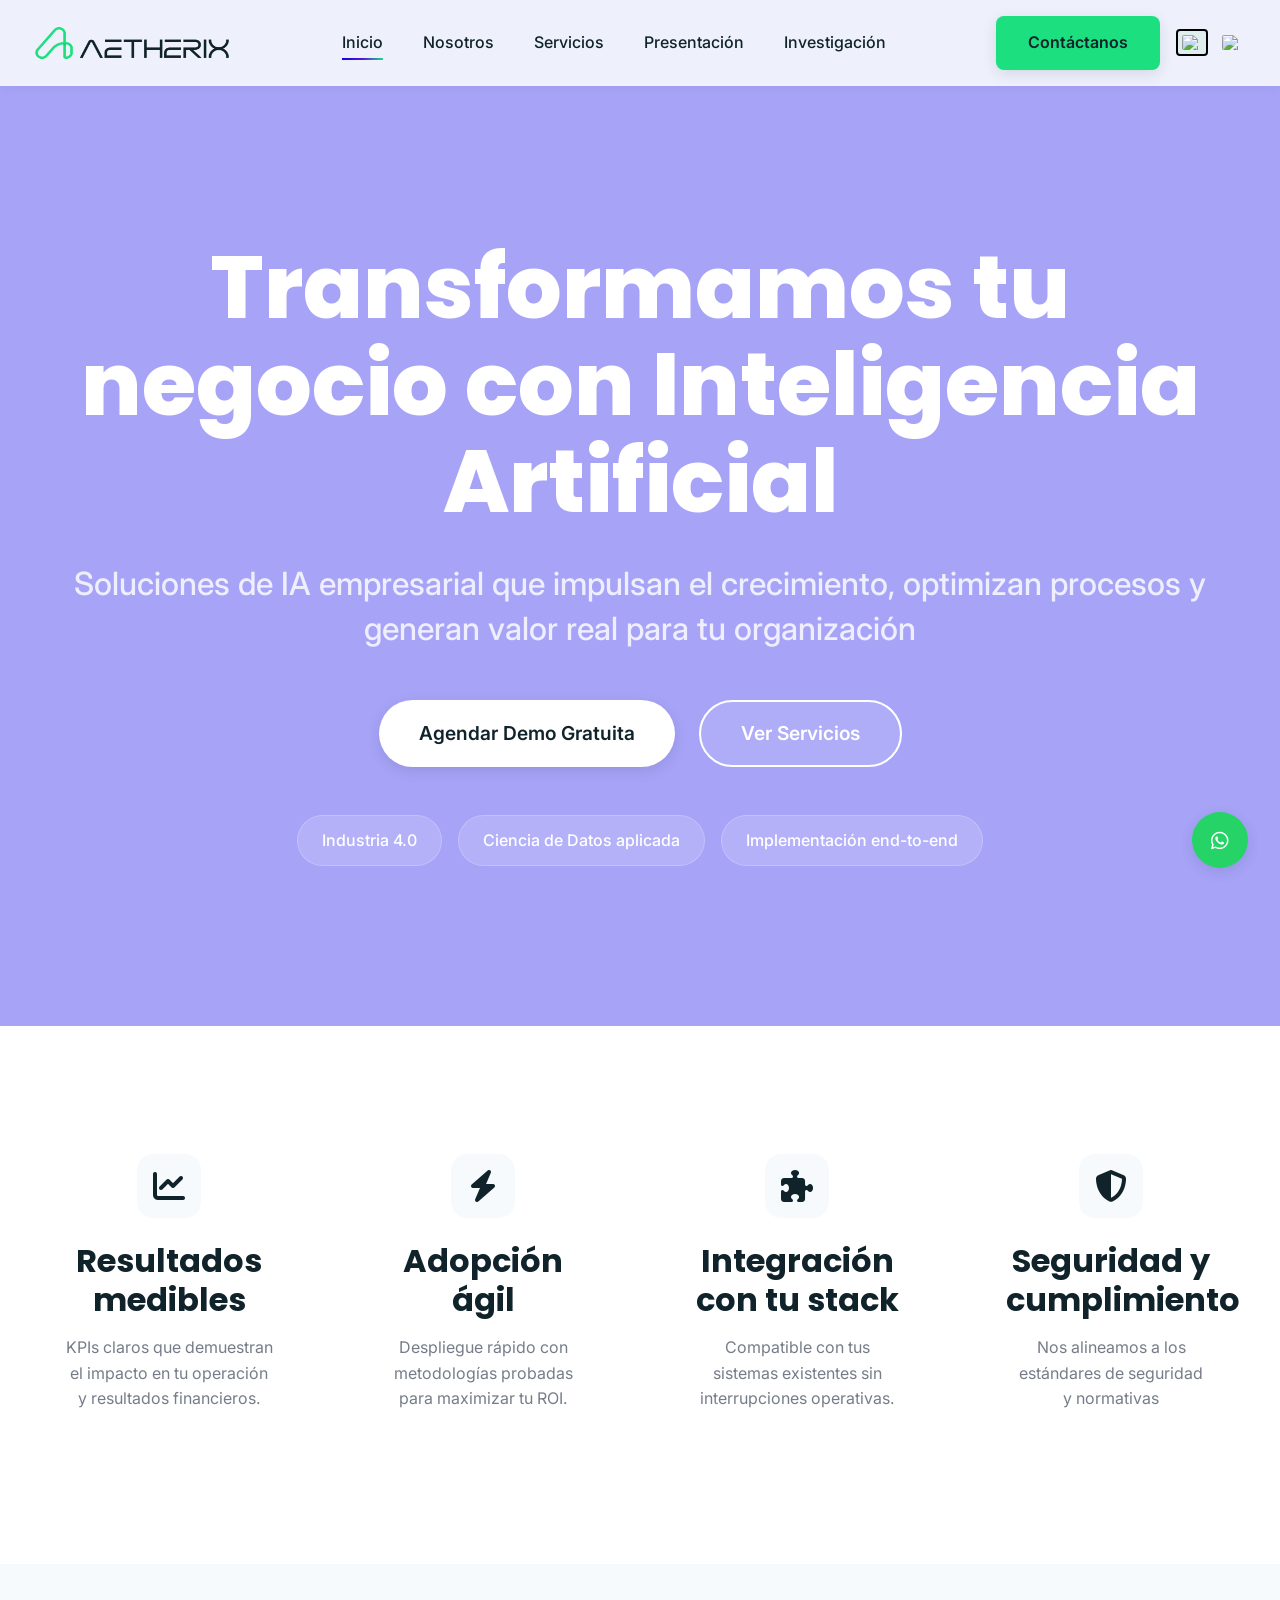
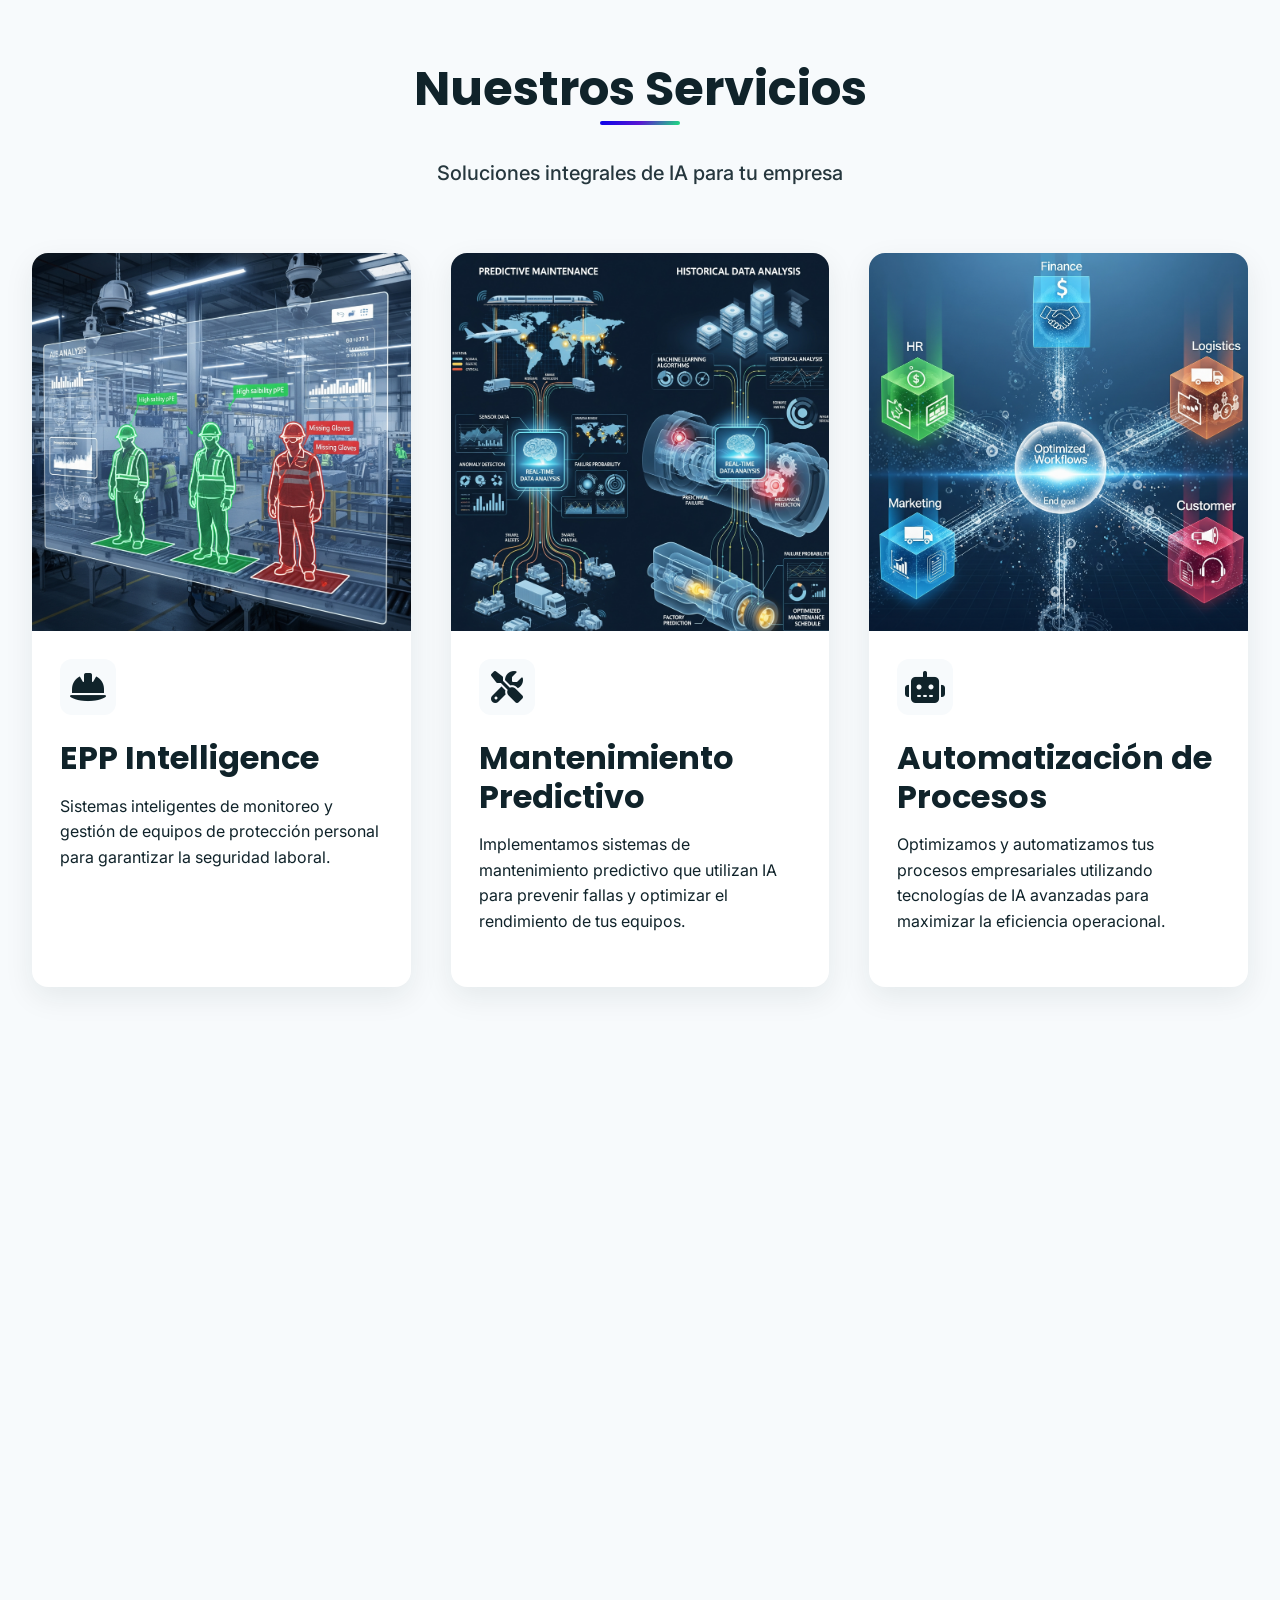
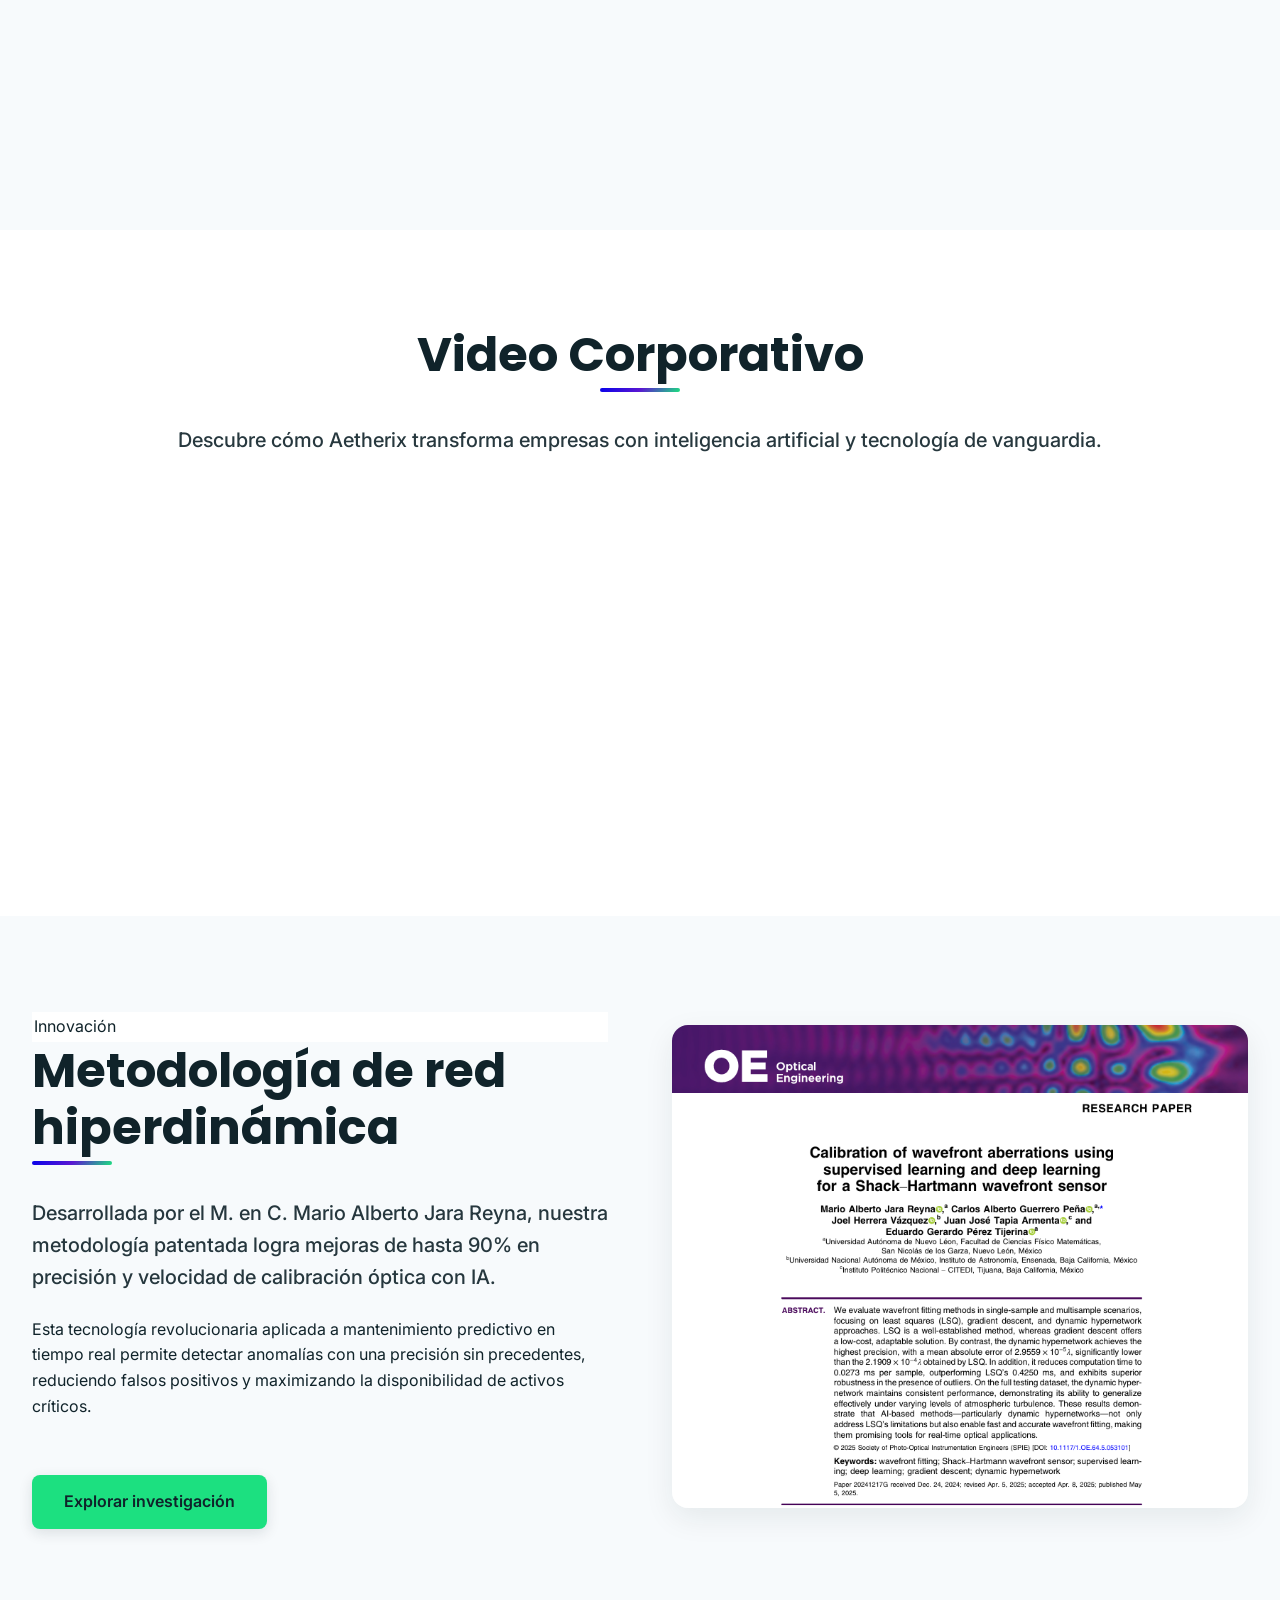
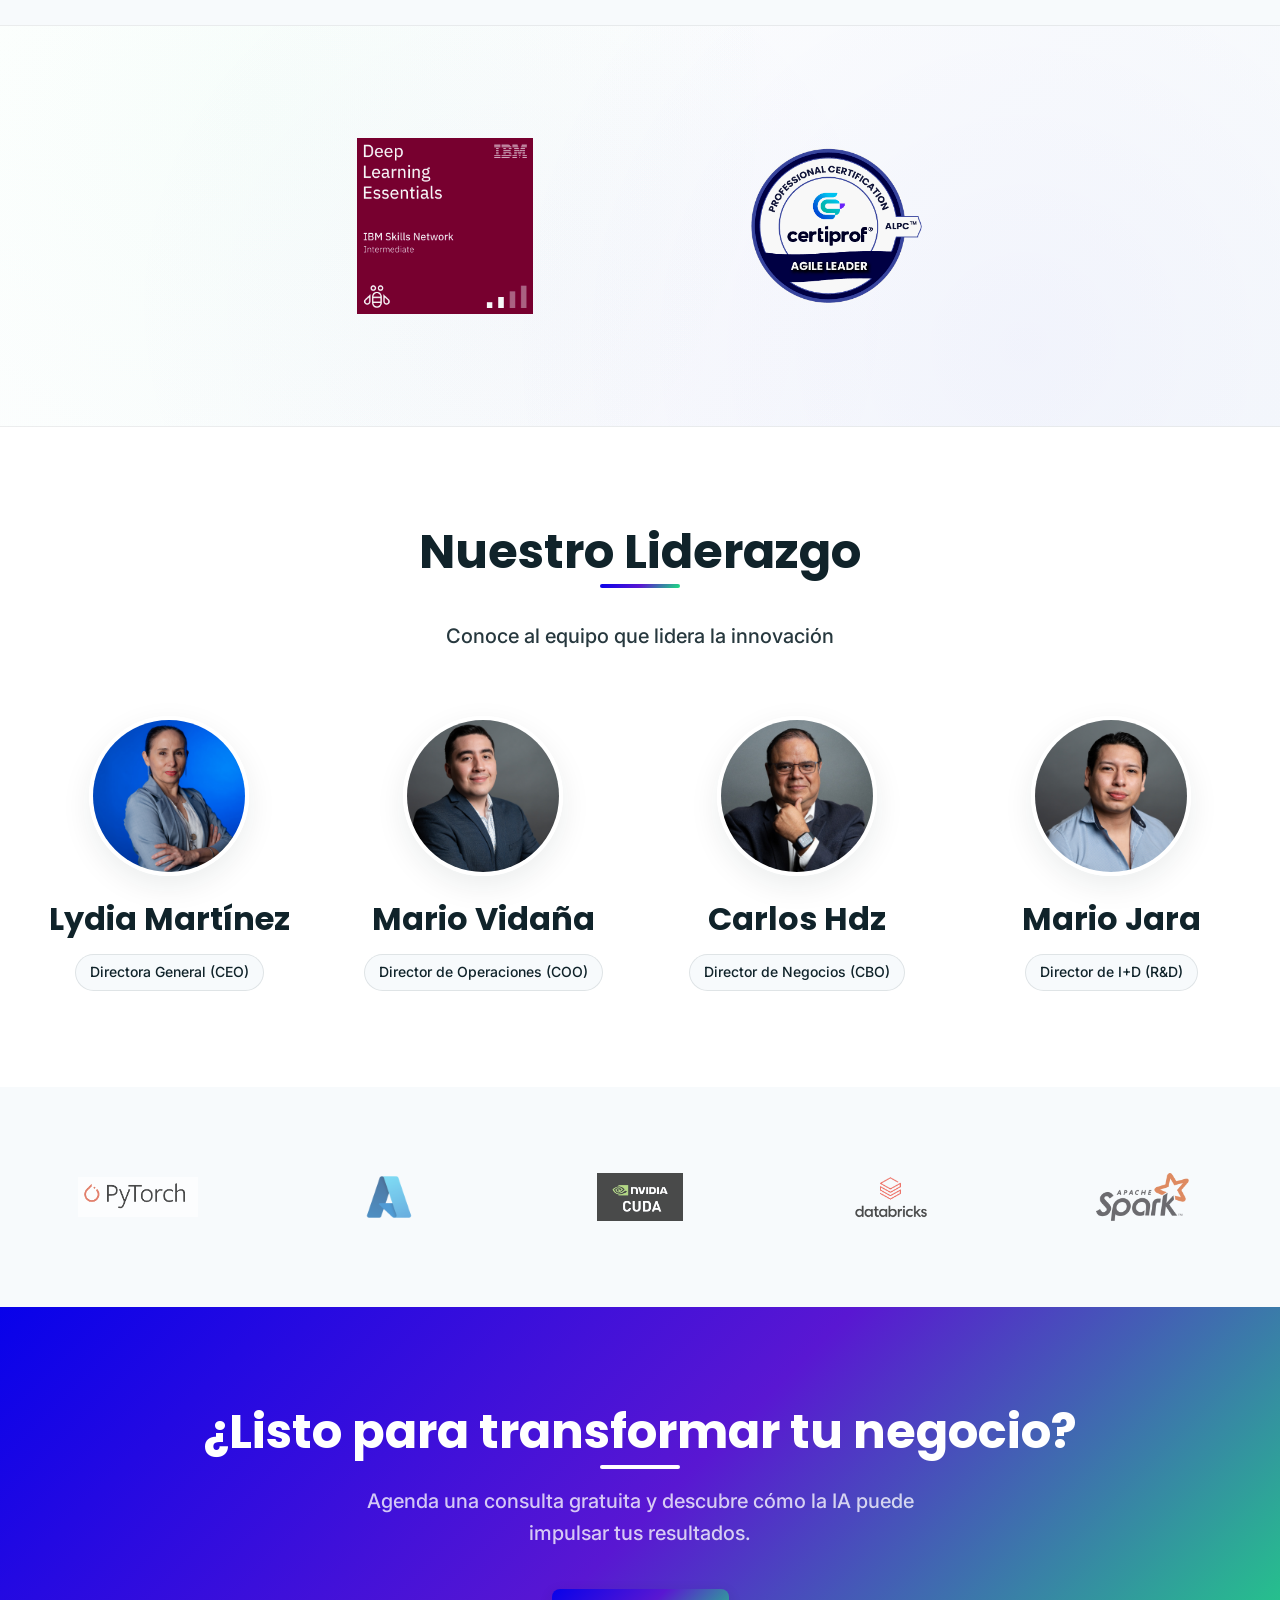
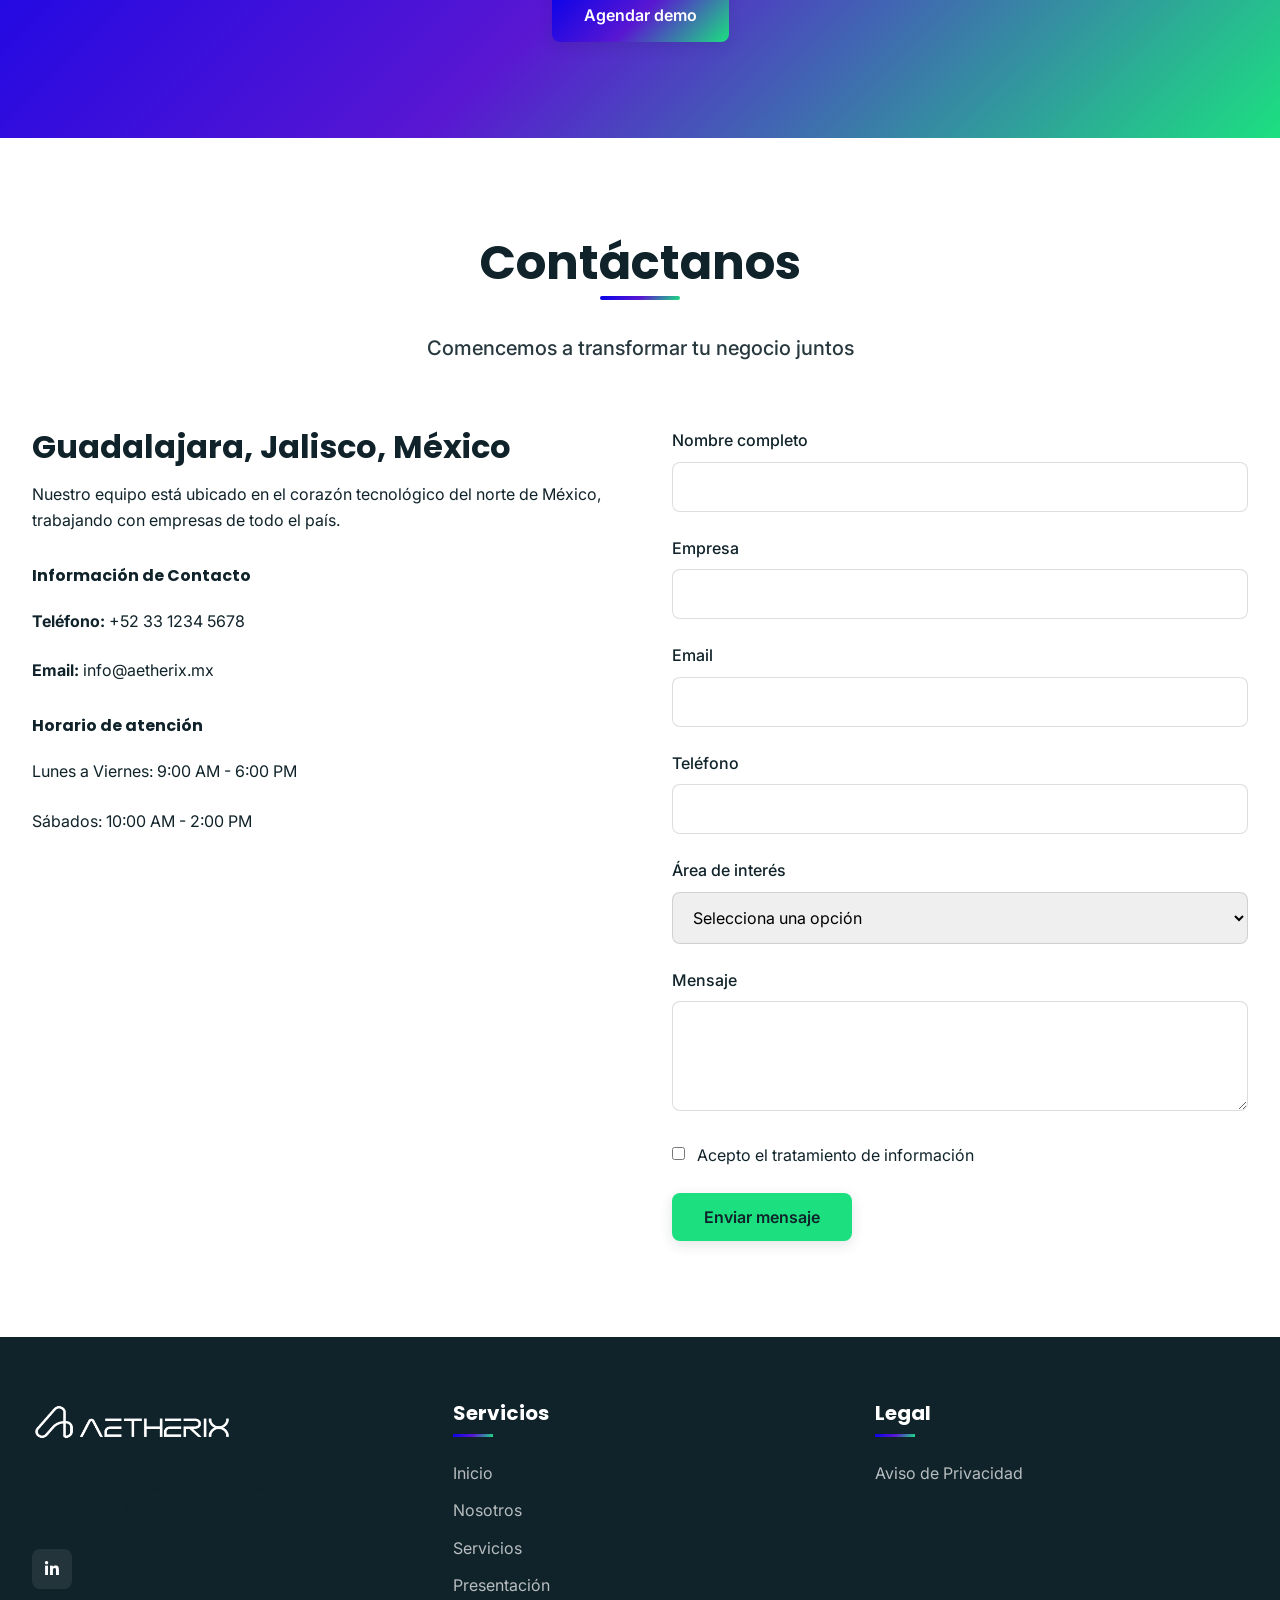
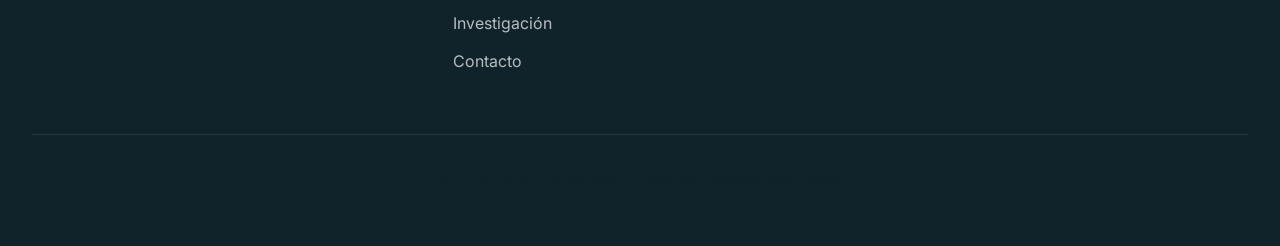
==== commit 1fda2497: "carlos hdz cambio nombre" ====
--- a/index.html
+++ b/index.html
@@ -688,7 +688,7 @@
                 <span data-translate="view-profile">Ver perfil</span>
               </div>
             </div>
-            <h3>Carlos Bermea</h3>
+            <h3>Carlos Hdz</h3>
             <div class="chip" data-translate="leader-carlos-title">
               Director de Negocios (CBO)
             </div>
--- a/css/index.css
+++ b/css/index.css
@@ -661,19 +661,16 @@
 }
 
 .badge-container {
-    background: white;
+    background: transparent !important;
     border-radius: 20px;
     padding: 2rem;
-    box-shadow: 
-        0 8px 32px rgba(16, 35, 42, 0.08),
-        0 2px 8px rgba(16, 35, 42, 0.04),
-        inset 0 1px 0 rgba(255, 255, 255, 0.7);
+    box-shadow: none;
     transition: all 0.4s cubic-bezier(0.34, 1.56, 0.64, 1);
     display: flex;
     align-items: center;
     justify-content: center;
     aspect-ratio: 1;
-    border: 2px solid rgba(16, 35, 42, 0.06);
+    border: none;
     position: relative;
     overflow: hidden;
 }
@@ -699,10 +696,7 @@
 
 .badge-container:hover {
     transform: translateY(-8px) scale(1.05);
-    box-shadow: 
-        0 20px 60px rgba(16, 35, 42, 0.15),
-        0 8px 24px rgba(16, 35, 42, 0.08),
-        inset 0 1px 0 rgba(255, 255, 255, 0.9);
+    box-shadow: none;
     border-color: transparent;
 }
 
@@ -734,6 +728,7 @@
     transition: all 0.4s cubic-bezier(0.34, 1.56, 0.64, 1);
     position: relative;
     z-index: 2;
+    background: transparent;
 }
 
 .certification-image:hover {
@@ -744,16 +739,12 @@
 /* Pulse animation for badges */
 @keyframes pulse-glow {
     0%, 100% {
-        box-shadow: 
-            0 8px 32px rgba(16, 35, 42, 0.08),
-            0 2px 8px rgba(16, 35, 42, 0.04),
-            0 0 0 0 rgba(28, 224, 128, 0);
+        transform: scale(1);
+        opacity: 1;
     }
     50% {
-        box-shadow: 
-            0 8px 32px rgba(16, 35, 42, 0.08),
-            0 2px 8px rgba(16, 35, 42, 0.04),
-            0 0 0 8px rgba(28, 224, 128, 0.1);
+        transform: scale(1.02);
+        opacity: 0.95;
     }
 }
 
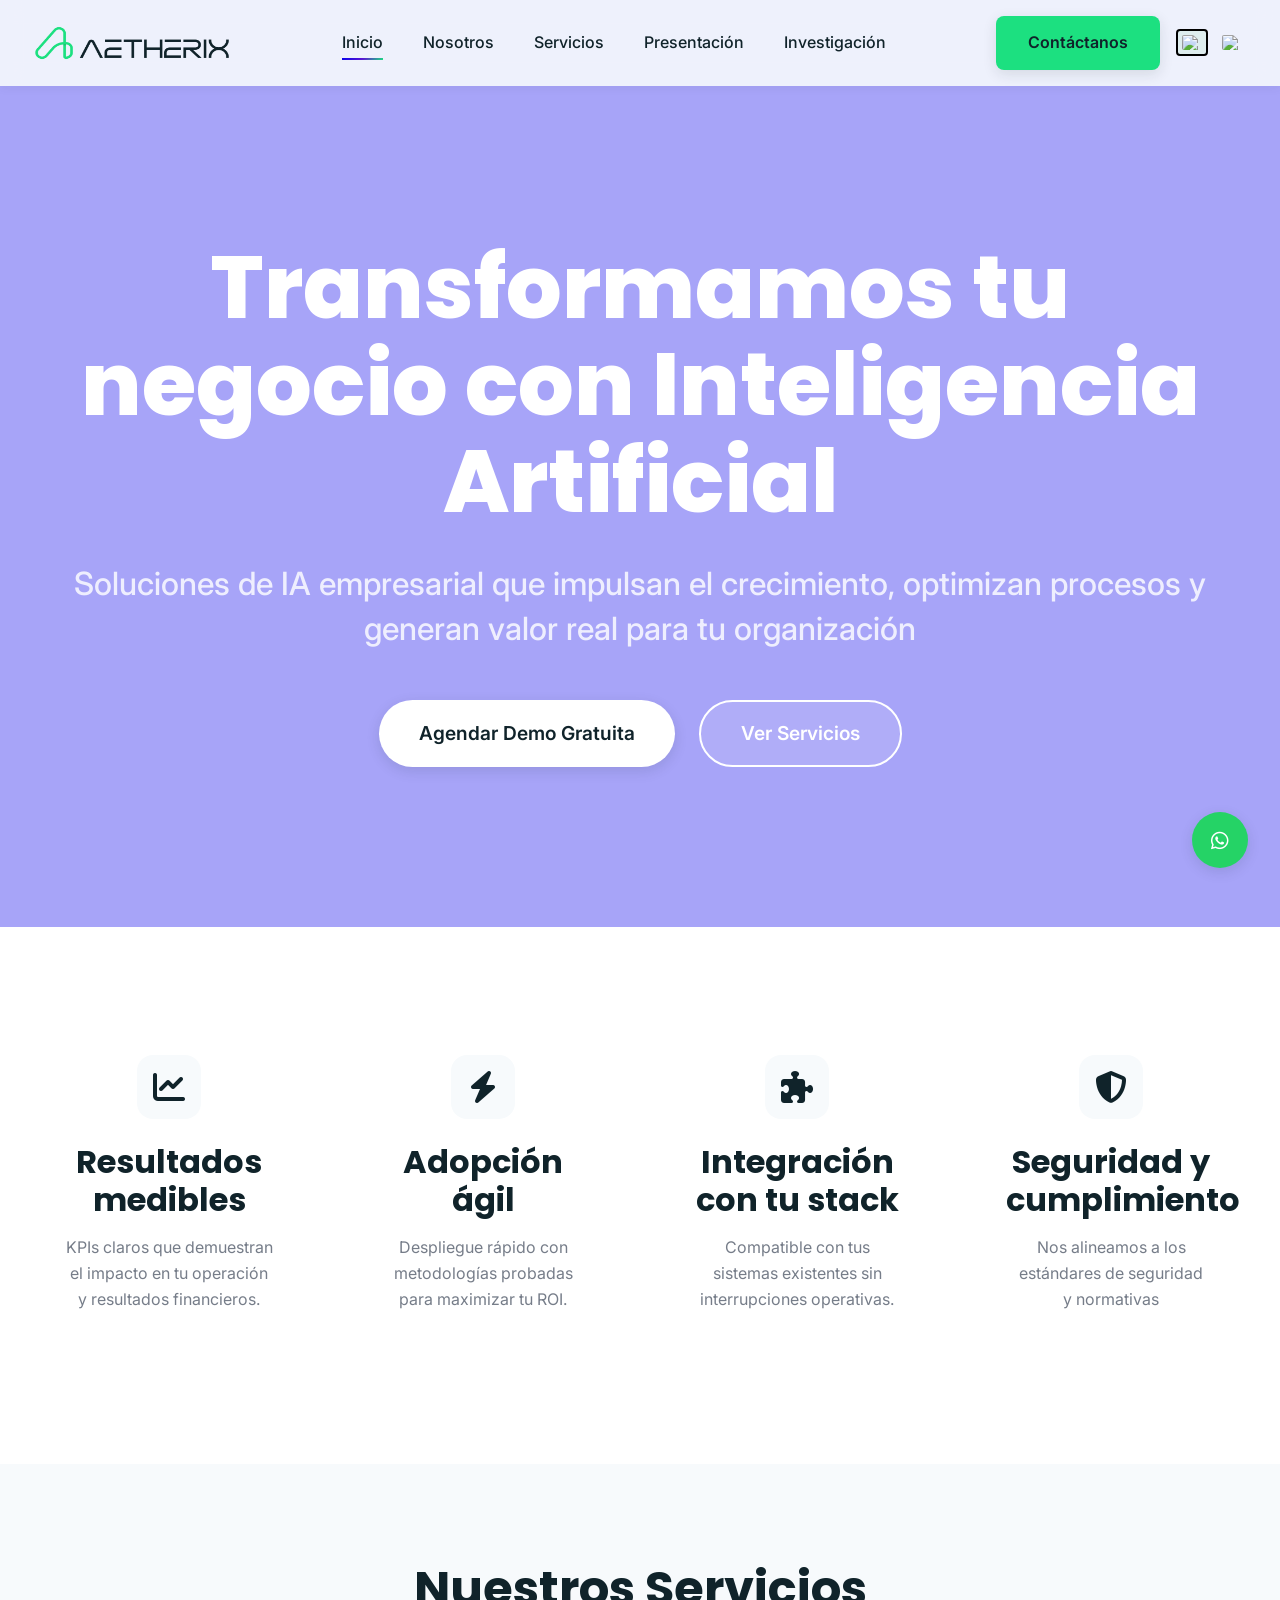
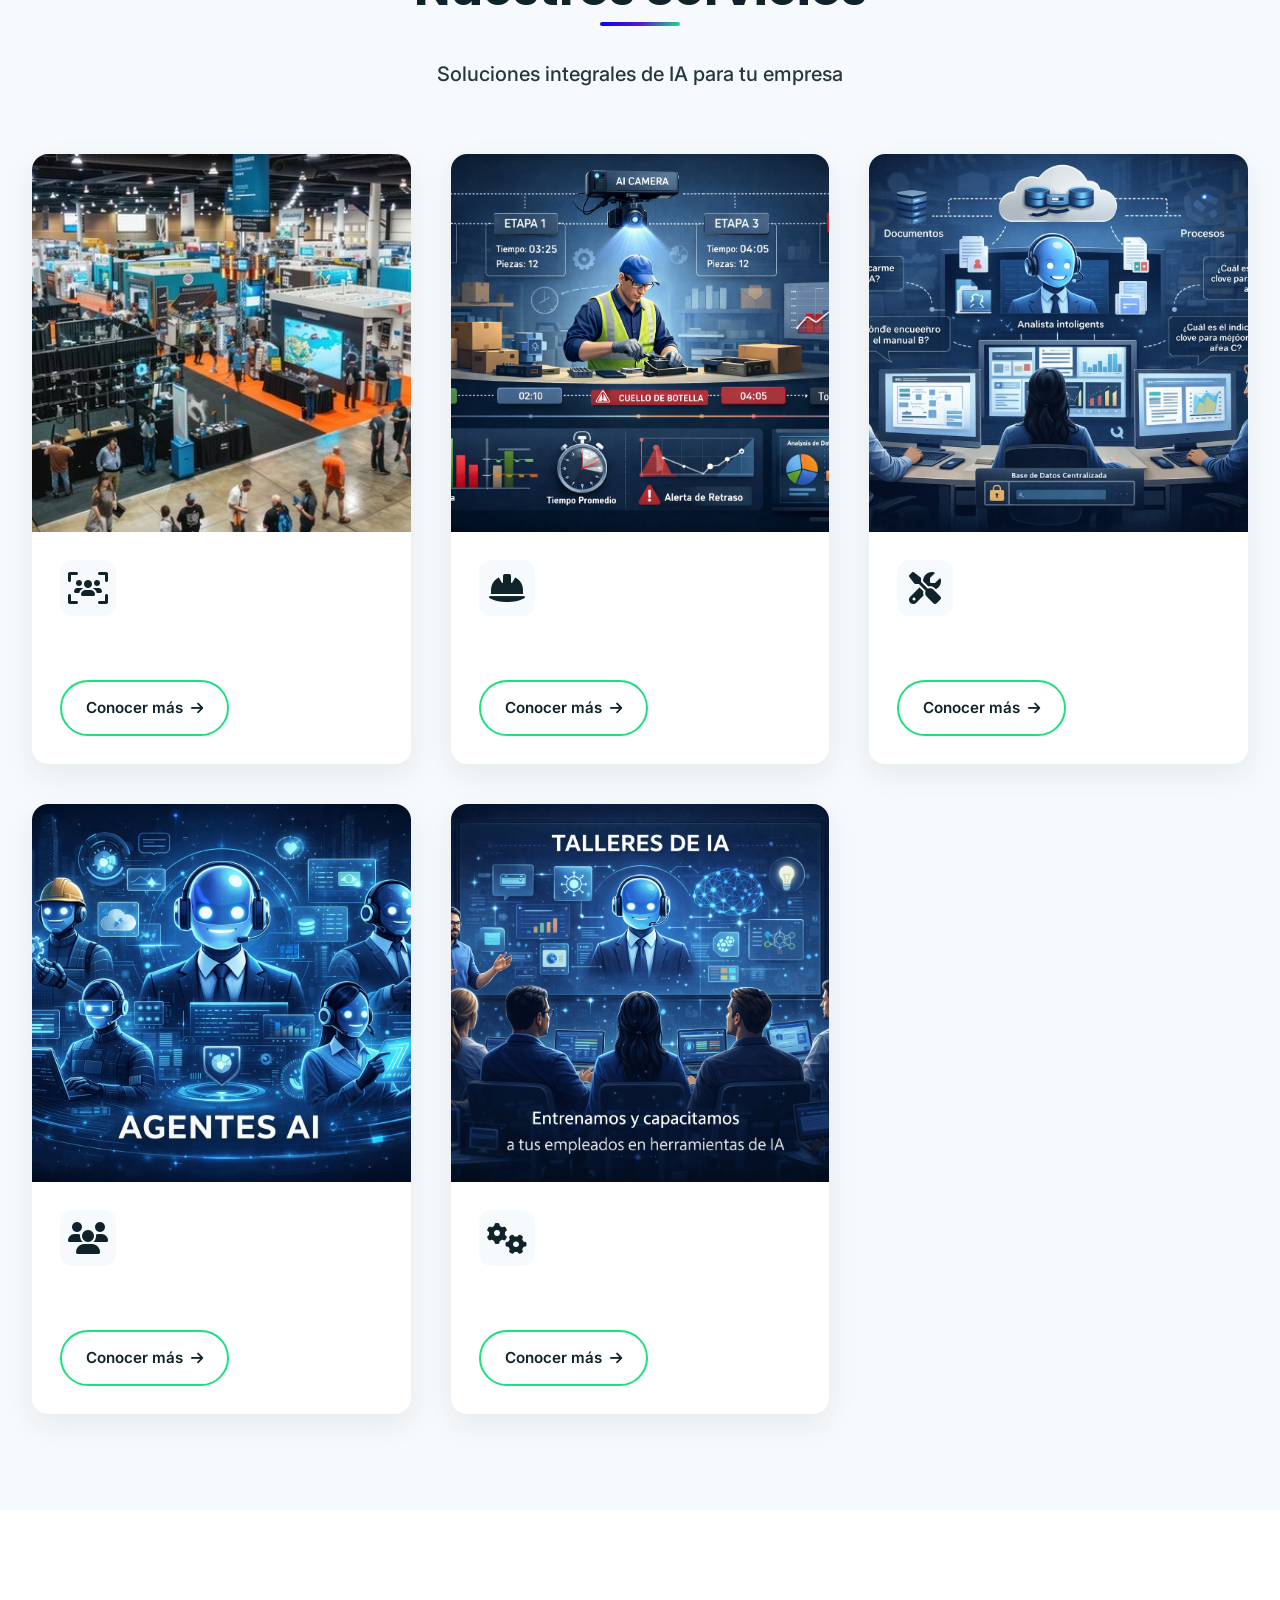
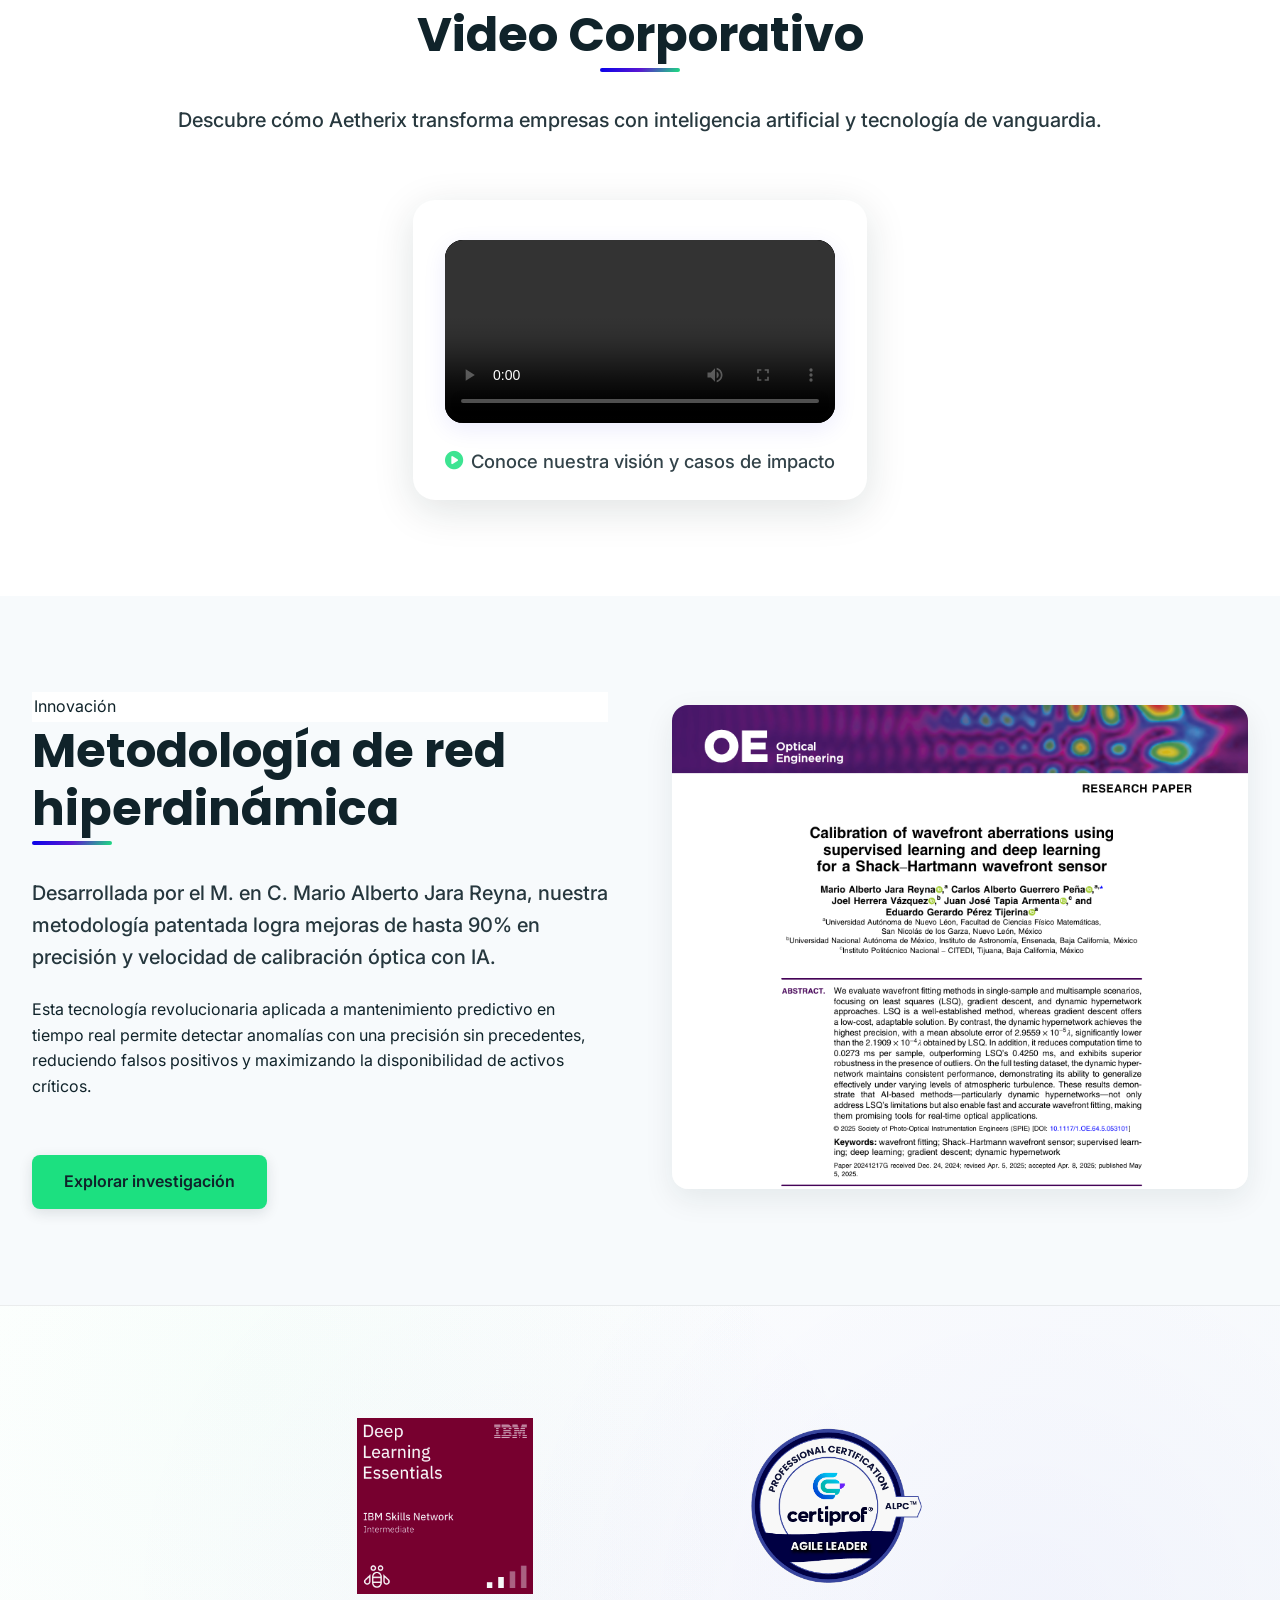
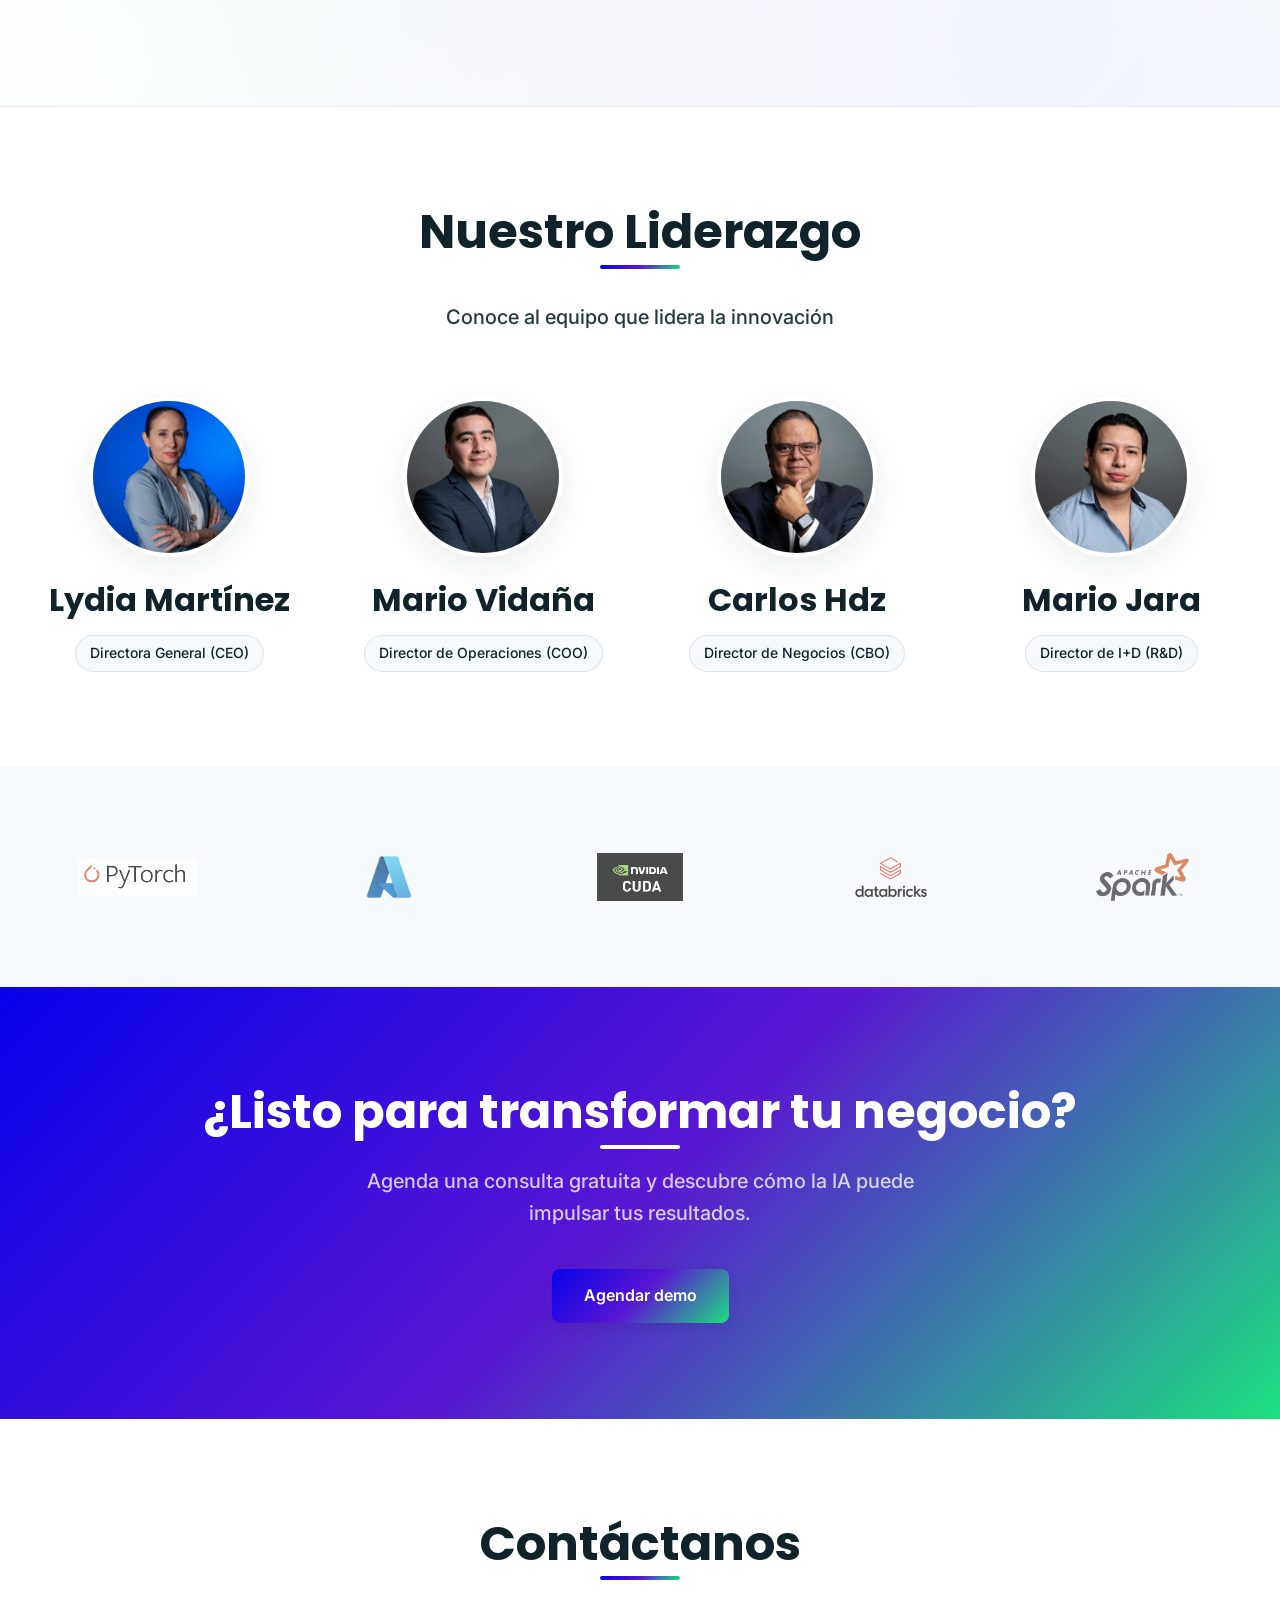
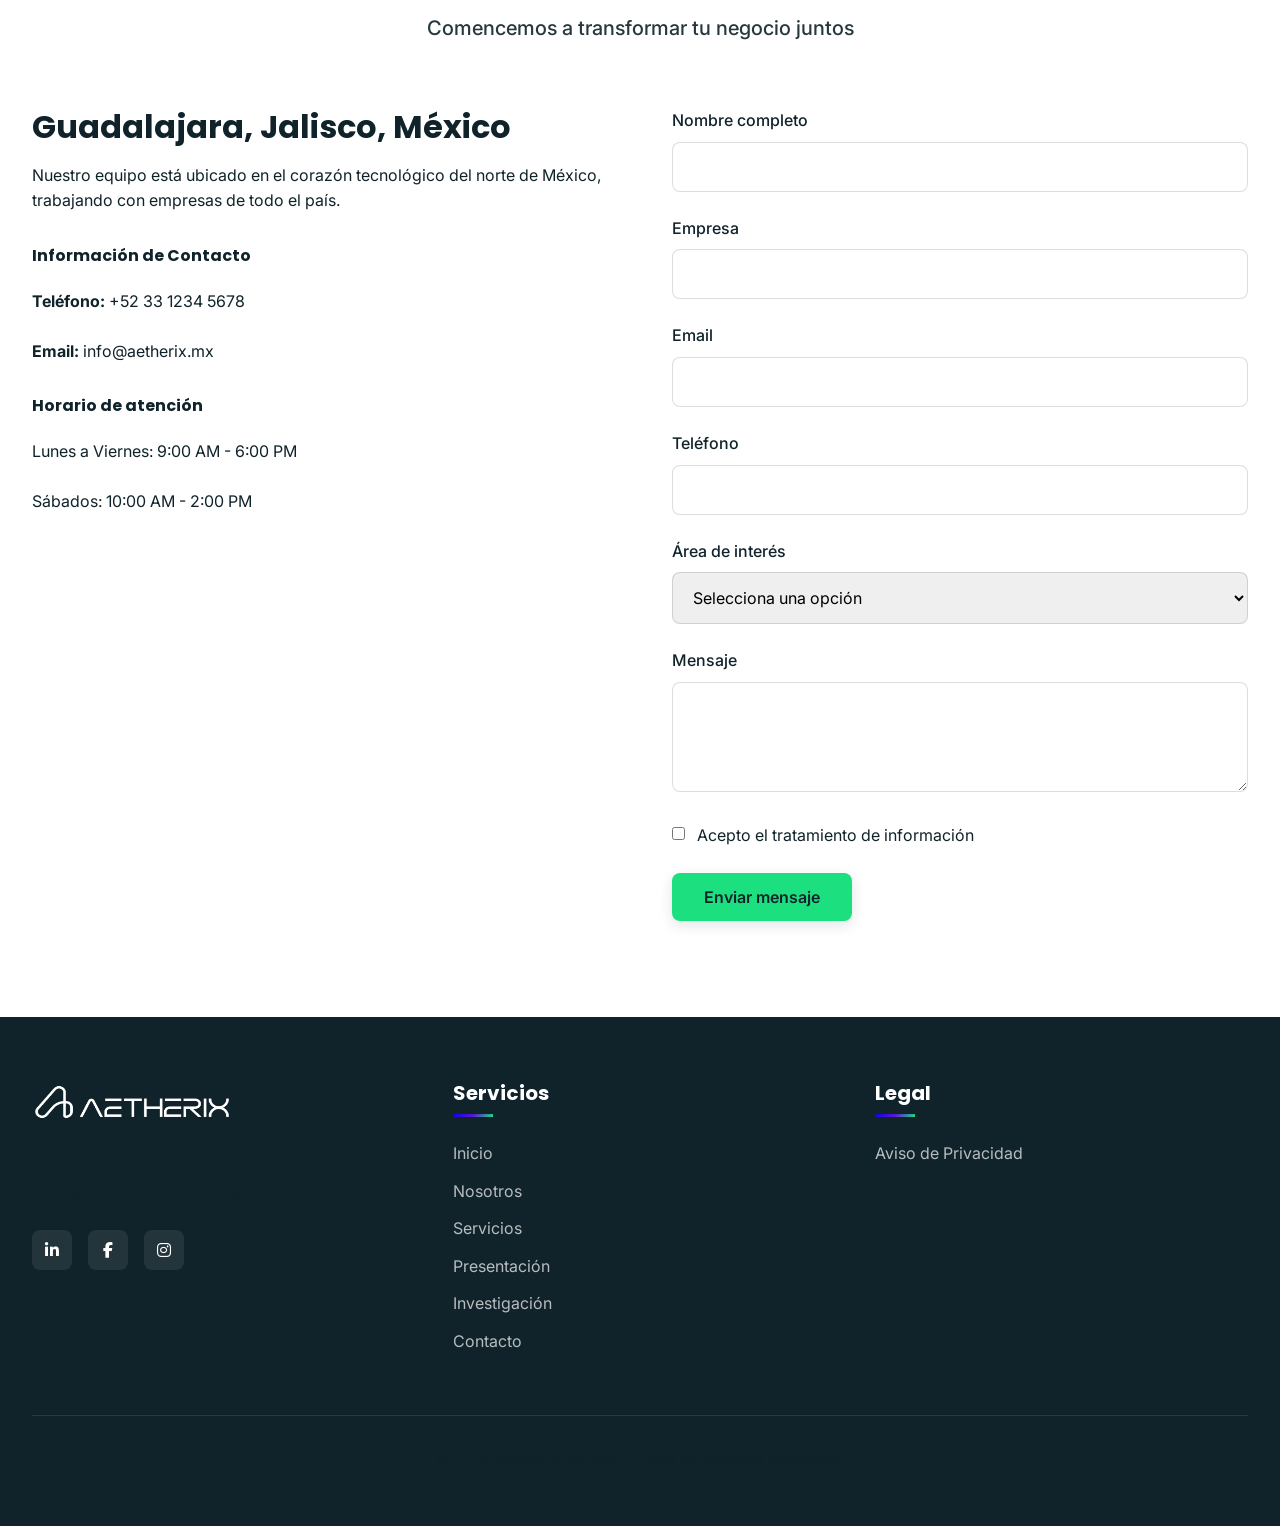
==== commit 8d696d56: "cambios nuevos servicios en pagina web." ====
--- a/index.html
+++ b/index.html
@@ -1,4 +1,4 @@
-<!DOCTYPE html>
+<!doctype html>
 <html lang="es-MX">
   <head>
     <meta charset="UTF-8" />
@@ -197,18 +197,6 @@
                 >Ver Servicios</a
               >
             </div>
-
-            <div class="hero-badges">
-              <div class="chip" data-translate="hero-badge-1">
-                Industria 4.0
-              </div>
-              <div class="chip" data-translate="hero-badge-2">
-                Ciencia de Datos aplicada
-              </div>
-              <div class="chip" data-translate="hero-badge-3">
-                Implementación end-to-end
-              </div>
-            </div>
           </div>
         </div>
       </div>
@@ -288,8 +276,37 @@
 
         <div class="services-grid">
           <div class="card fade-in">
+            <img
+              src="images/trade_show_event.jpg"
+              alt="Trade Show Event Tracking"
+              class="card-img"
+            />
+            <div class="card-content">
+              <div class="card-icon">
+                <i
+                  class="fas fa-users-viewfinder fa-2x"
+                  style="color: var(--brand-ink)"
+                ></i>
+              </div>
+              <h3 data-translate="service-2-title"></h3>
+              <p data-translate="service-2-desc"></p>
+              <a
+                href="EventMotion.html"
+                class="btn-service-more"
+                data-translate="service-learn-more"
+              >
+                <span>Conocer más</span>
+                <i class="fas fa-arrow-right"></i>
+              </a>
+            </div>
+          </div>
+          <div class="card fade-in">
             <!-- IMAGEN SERVICIO: REEMPLAZAR CON IMAGEN REAL -->
-            <img src="images/EPP.png" alt="Monitoreo de EPP" class="card-img" />
+            <img
+              src="images/ChronoLine.png"
+              alt="Monitoreo de EPP"
+              class="card-img"
+            />
             <div class="card-content">
               <div class="card-icon">
                 <i
@@ -297,20 +314,22 @@
                   style="color: var(--brand-ink)"
                 ></i>
               </div>
-              <h3 data-translate="service-4-title">EPP Intelligence</h3>
-              <p data-translate="service-4-desc">
-                Sistemas inteligentes de monitoreo y gestión de equipos de
-                protección personal para garantizar la seguridad laboral.
-              </p>
-              <!-- <a href="#" class="text-secondary" style="margin-top: auto"
-                >Ver más →</a
-              > -->
+              <h3 data-translate="service-4-title"></h3>
+              <p data-translate="service-4-desc"></p>
+              <a
+                href="chronoline.html"
+                class="btn-service-more"
+                data-translate="service-learn-more"
+              >
+                <span>Conocer más</span>
+                <i class="fas fa-arrow-right"></i>
+              </a>
             </div>
           </div>
 
           <div class="card fade-in">
             <img
-              src="images/Mtto Predictivo.png"
+              src="images/Lumen.png"
               alt="Mantenimiento predictivo"
               class="card-img"
             />
@@ -321,48 +340,22 @@
                   style="color: var(--brand-ink)"
                 ></i>
               </div>
-              <h3 data-translate="service-3-title">Mantenimiento Predictivo</h3>
-              <p data-translate="service-3-desc">
-                Implementamos sistemas de mantenimiento predictivo que utilizan
-                IA para prevenir fallas y optimizar el rendimiento de tus
-                equipos.
-              </p>
-              <!-- <a href="#" class="text-secondary" style="margin-top: auto"
-                >Ver más →</a
-              > -->
+              <h3 data-translate="service-3-title"></h3>
+              <p data-translate="service-3-desc"></p>
+              <a
+                href="Aura.html"
+                class="btn-service-more"
+                data-translate="service-learn-more"
+              >
+                <span>Conocer más</span>
+                <i class="fas fa-arrow-right"></i>
+              </a>
             </div>
           </div>
 
           <div class="card fade-in">
             <img
-              src="images/AutomatizaciónProcesos.png"
-              alt="Automatización de procesos"
-              class="card-img"
-            />
-            <div class="card-content">
-              <div class="card-icon">
-                <i
-                  class="fas fa-robot fa-2x"
-                  style="color: var(--brand-ink)"
-                ></i>
-              </div>
-              <h3 data-translate="service-2-title">
-                Automatización de Procesos
-              </h3>
-              <p data-translate="service-2-desc">
-                Optimizamos y automatizamos tus procesos empresariales
-                utilizando tecnologías de IA avanzadas para maximizar la
-                eficiencia operacional.
-              </p>
-              <!-- <a href="#" class="text-secondary" style="margin-top: auto"
-                >Ver más →</a
-              > -->
-            </div>
-          </div>
-
-          <div class="card fade-in">
-            <img
-              src="images/HR Analytics Suite.png"
+              src="images/Agentes.png"
               alt="HR Analytics Suite"
               class="card-img"
             />
@@ -373,48 +366,21 @@
                   style="color: var(--brand-ink)"
                 ></i>
               </div>
-              <h3 data-translate="service-5-title">HR Analytics Suite</h3>
-              <p data-translate="service-5-desc">
-                Plataforma integral de análisis de recursos humanos que utiliza
-                IA para optimizar la gestión del talento y mejorar la
-                experiencia del empleado.
-              </p>
-              <!-- <a href="#" class="text-secondary" style="margin-top: auto"
-                >Ver más →</a
-              > -->
+              <h3 data-translate="service-5-title"></h3>
+              <p data-translate="service-5-desc"></p>
+              <a
+                href="agentes-ia.html"
+                class="btn-service-more"
+                data-translate="service-learn-more"
+              >
+                <span>Conocer más</span>
+                <i class="fas fa-arrow-right"></i>
+              </a>
             </div>
           </div>
 
           <div class="card fade-in">
-            <img
-              src="https://images.unsplash.com/photo-1551288049-bebda4e38f71?q=80&w=1000"
-              alt="BI y software integrado"
-              class="card-img"
-            />
-            <div class="card-content">
-              <div class="card-icon">
-                <i
-                  class="fas fa-chart-pie fa-2x"
-                  style="color: var(--brand-ink)"
-                ></i>
-              </div>
-              <h3>Business Intelligence</h3>
-              <p>
-                Consolidación de datos, reportes ejecutivos y sistemas
-                personalizados para toma de decisiones.
-              </p>
-              <!-- <a href="#" class="text-secondary" style="margin-top: auto"
-                >Ver más →</a
-              > -->
-            </div>
-          </div>
-
-          <div class="card fade-in">
-            <img
-              src="images/IA a la medida.png"
-              alt="IA a medida"
-              class="card-img"
-            />
+            <img src="images/Talleres.png" alt="IA a medida" class="card-img" />
             <div class="card-content">
               <div class="card-icon">
                 <i
@@ -422,15 +388,16 @@
                   style="color: var(--brand-ink)"
                 ></i>
               </div>
-              <h3 data-translate="service-1-title">IA a la Medida</h3>
-              <p data-translate="service-1-desc">
-                Desarrollamos soluciones de inteligencia artificial
-                personalizadas que se adaptan perfectamente a las necesidades
-                específicas de tu negocio.
-              </p>
-              <!-- <a href="#" class="text-secondary" style="margin-top: auto"
-                >Ver más →</a
-              > -->
+              <h3 data-translate="service-1-title"></h3>
+              <p data-translate="service-1-desc"></p>
+              <a
+                href="talleres-ia.html"
+                class="btn-service-more"
+                data-translate="service-learn-more"
+              >
+                <span>Conocer más</span>
+                <i class="fas fa-arrow-right"></i>
+              </a>
             </div>
           </div>
         </div>
@@ -950,12 +917,22 @@
               >
                 <i class="fab fa-linkedin-in"></i>
               </a>
-              <!-- <a href="#" class="social-icon">
+              <a
+                href="https://www.facebook.com/61580192949194/"
+                class="social-icon"
+                target="_blank"
+                rel="noopener noreferrer"
+              >
                 <i class="fab fa-facebook-f"></i>
               </a>
-              <a href="#" class="social-icon">
+              <a
+                href="https://www.instagram.com/aetherixaisolutions/"
+                class="social-icon"
+                target="_blank"
+                rel="noopener noreferrer"
+              >
                 <i class="fab fa-instagram"></i>
-              </a> -->
+              </a>
             </div>
           </div>
           <div>
--- a/css/index.css
+++ b/css/index.css
@@ -287,6 +287,59 @@
 
 .card:hover .card-icon {
     transform: translateY(-6px);
+}
+
+/* Service Card Button */
+.btn-service-more {
+    margin-top: auto;
+    padding: 0.875rem 1.5rem;
+    display: inline-flex;
+    align-items: center;
+    gap: 0.5rem;
+    text-decoration: none;
+    color: var(--brand-ink);
+    font-weight: 600;
+    font-size: 0.95rem;
+    border: 2px solid var(--brand-mint);
+    border-radius: 50px;
+    transition: var(--transition-base);
+    background: transparent;
+    position: relative;
+    overflow: hidden;
+    align-self: flex-start;
+}
+
+.btn-service-more::before {
+    content: "";
+    position: absolute;
+    top: 0;
+    left: 0;
+    right: 0;
+    bottom: 0;
+    background: var(--brand-mint);
+    transform: scaleX(0);
+    transform-origin: left;
+    transition: transform 300ms cubic-bezier(0.2, 0.8, 0.2, 1);
+    z-index: -1;
+}
+
+.btn-service-more:hover::before {
+    transform: scaleX(1);
+}
+
+.btn-service-more:hover {
+    color: var(--brand-ink);
+    border-color: var(--brand-mint);
+    box-shadow: 0 4px 16px rgba(28, 224, 128, 0.3);
+}
+
+.btn-service-more i {
+    font-size: 0.875rem;
+    transition: transform 250ms cubic-bezier(0.2, 0.8, 0.2, 1);
+}
+
+.btn-service-more:hover i {
+    transform: translateX(4px);
 }
 
 /* Animaciones */
